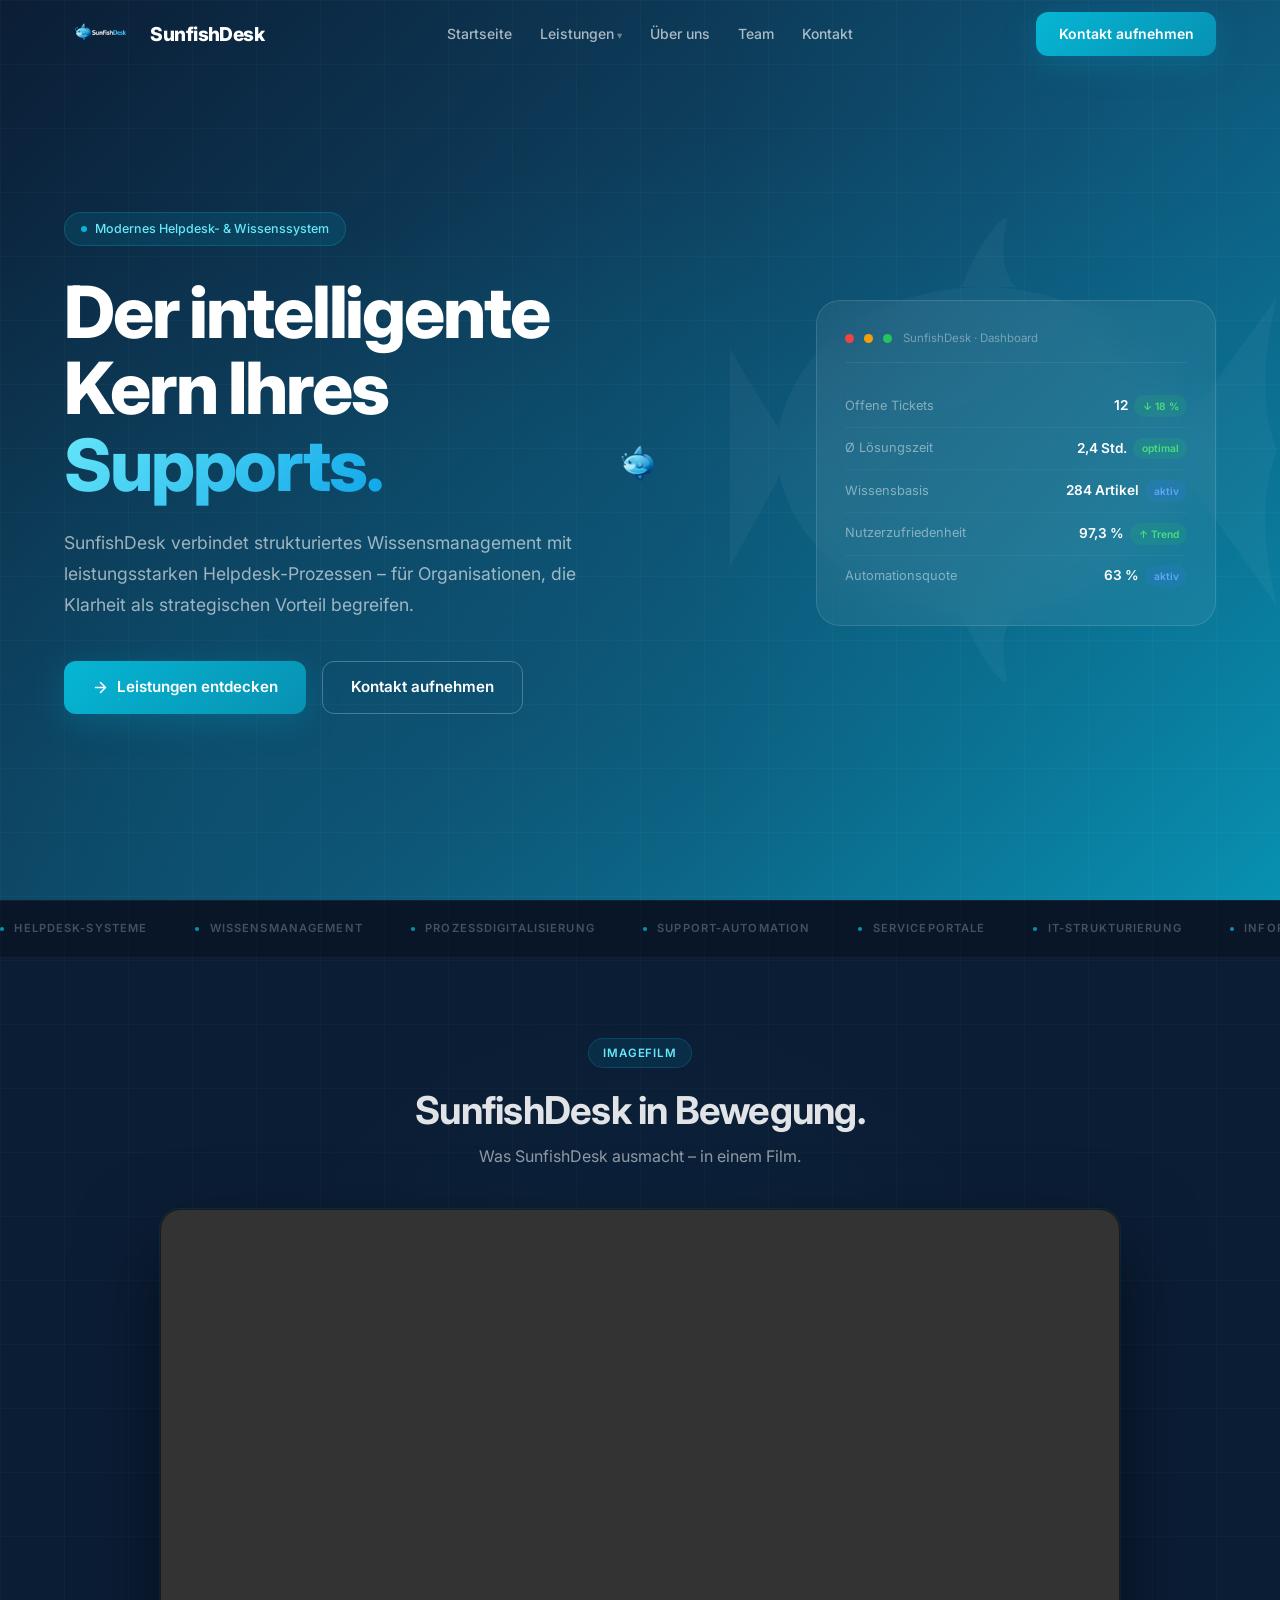
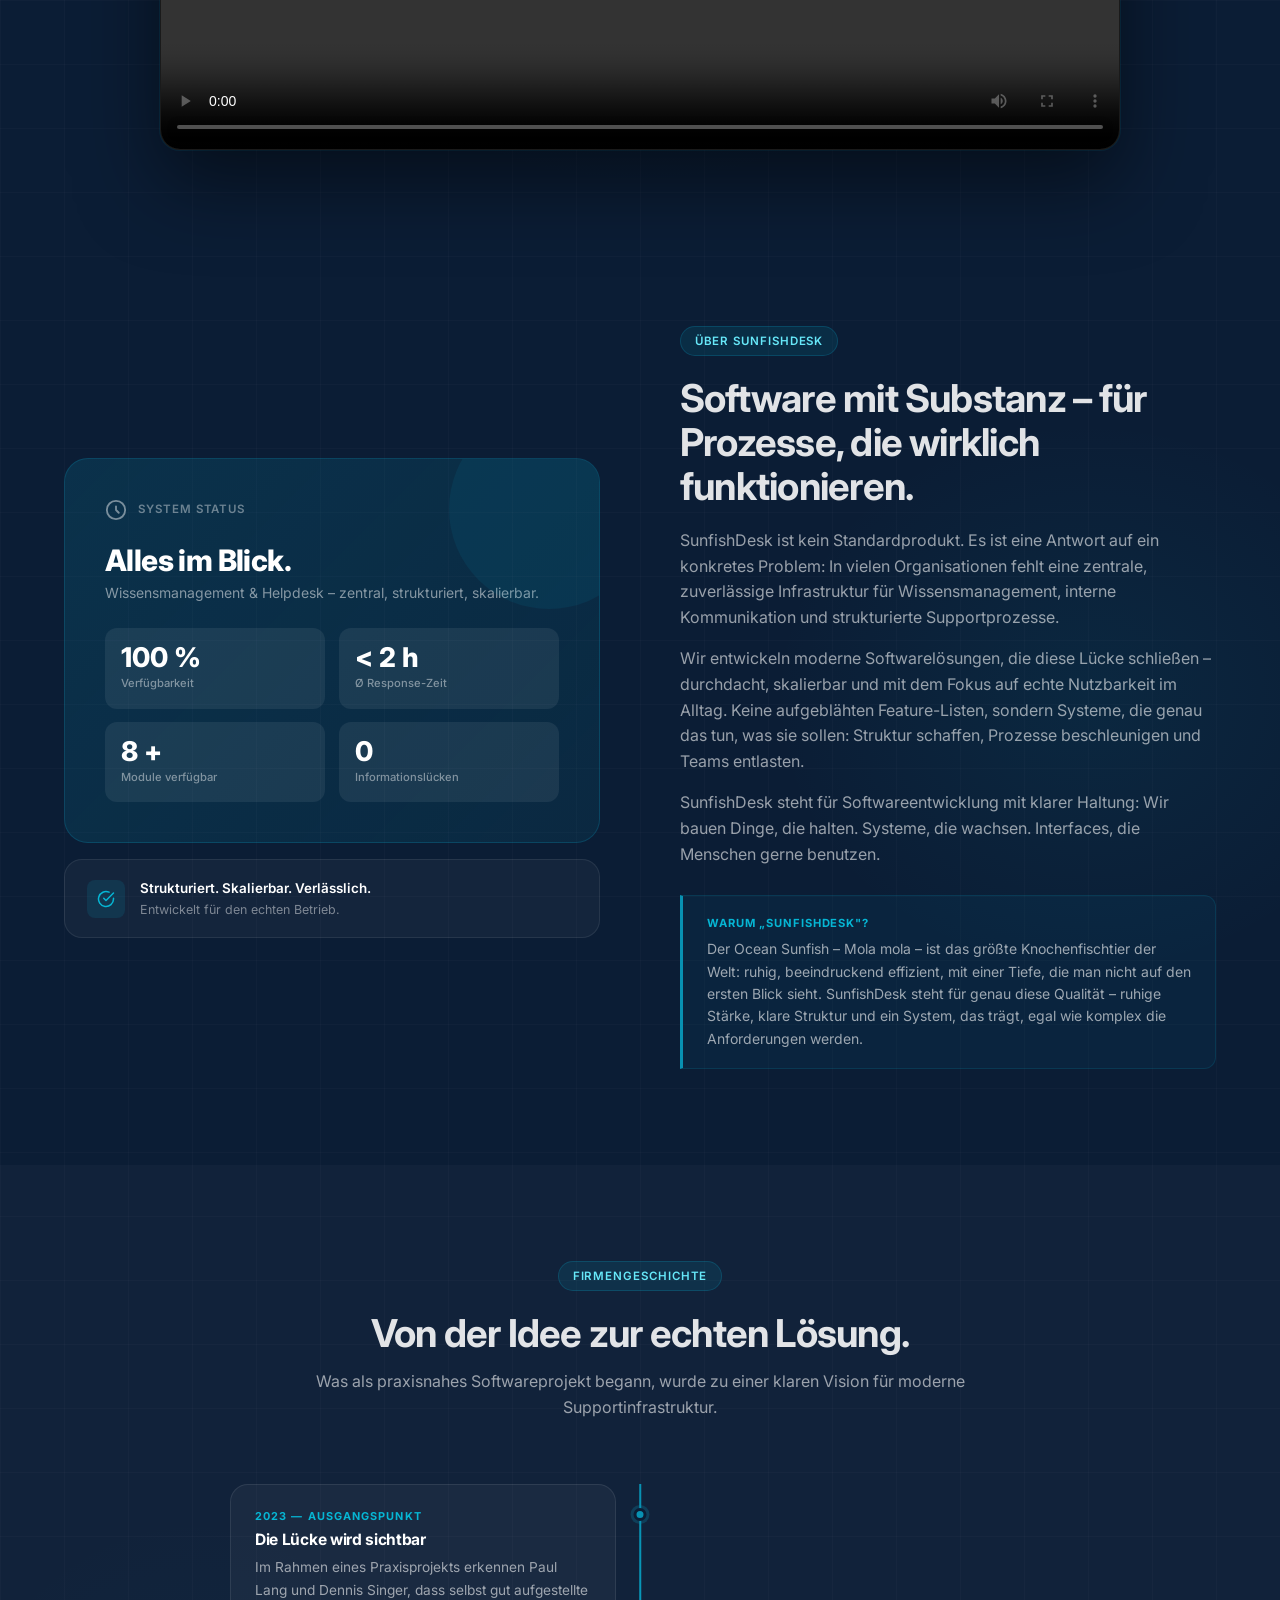
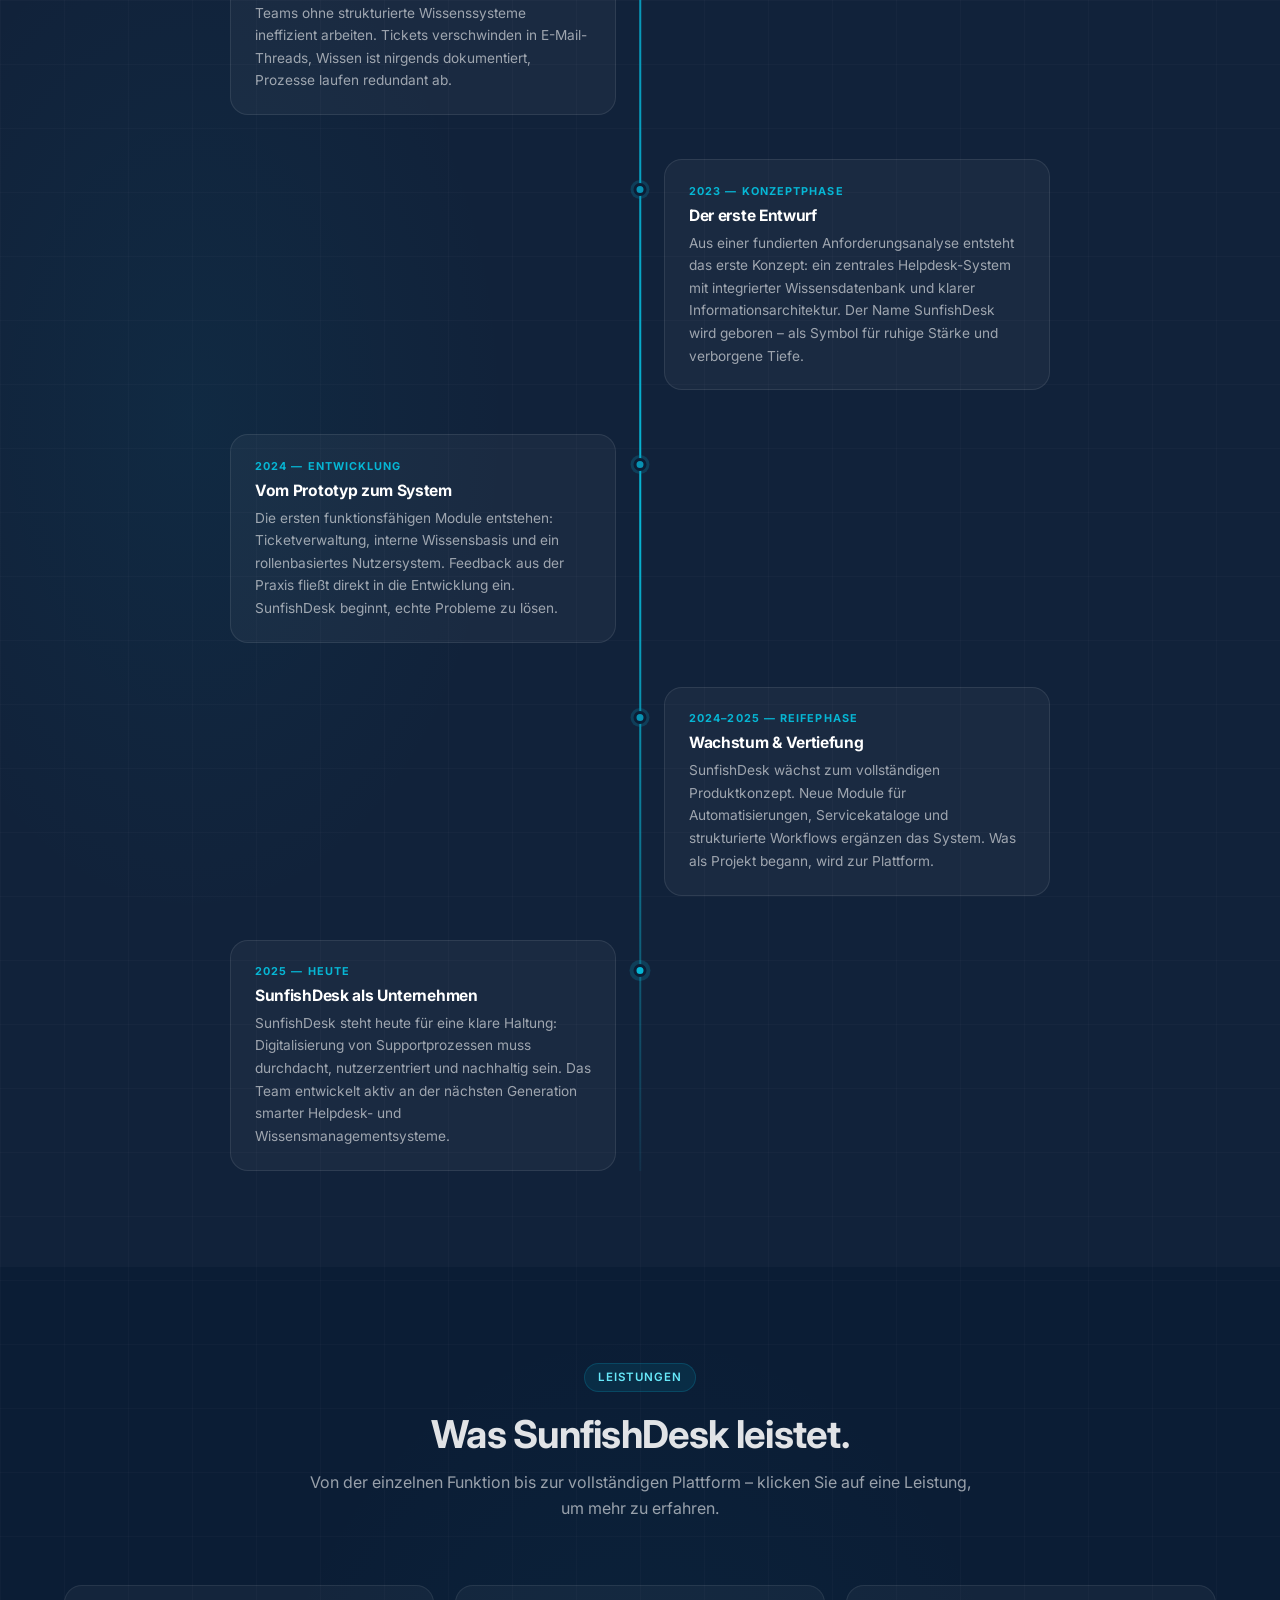
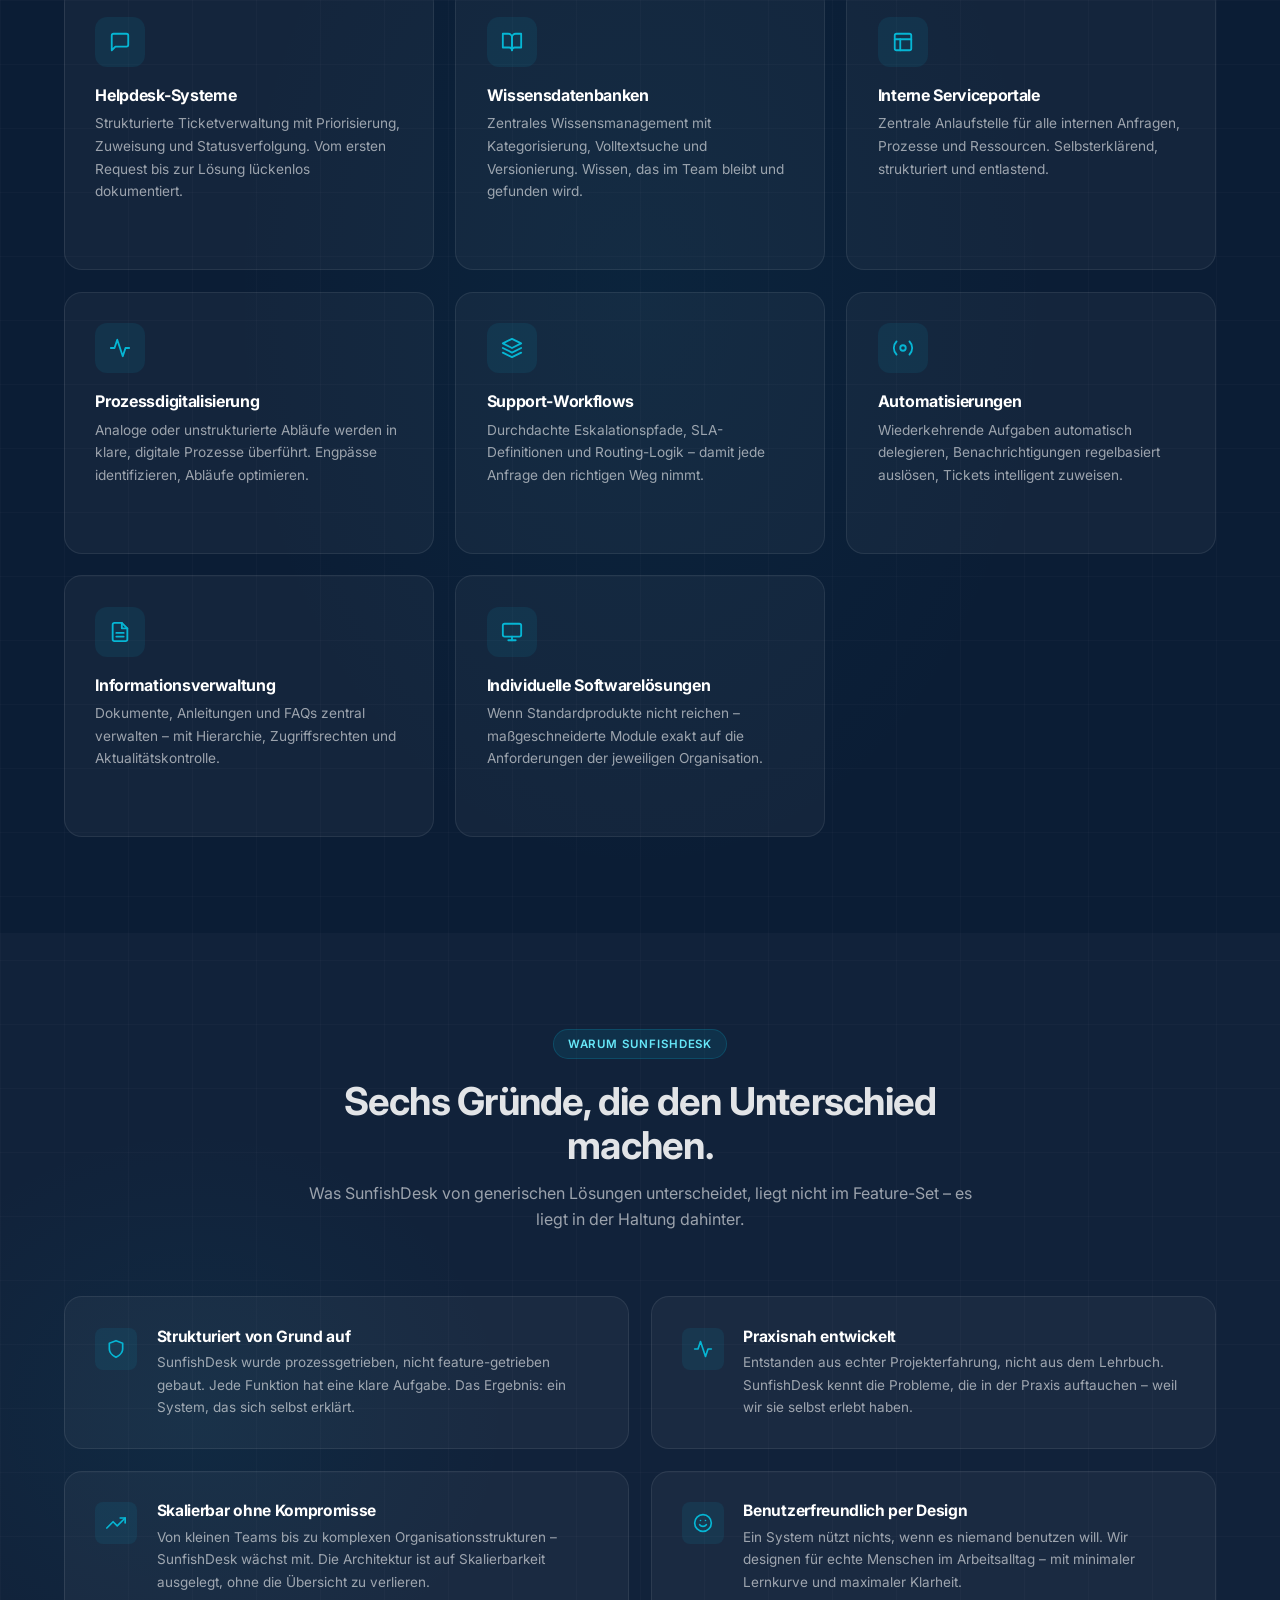
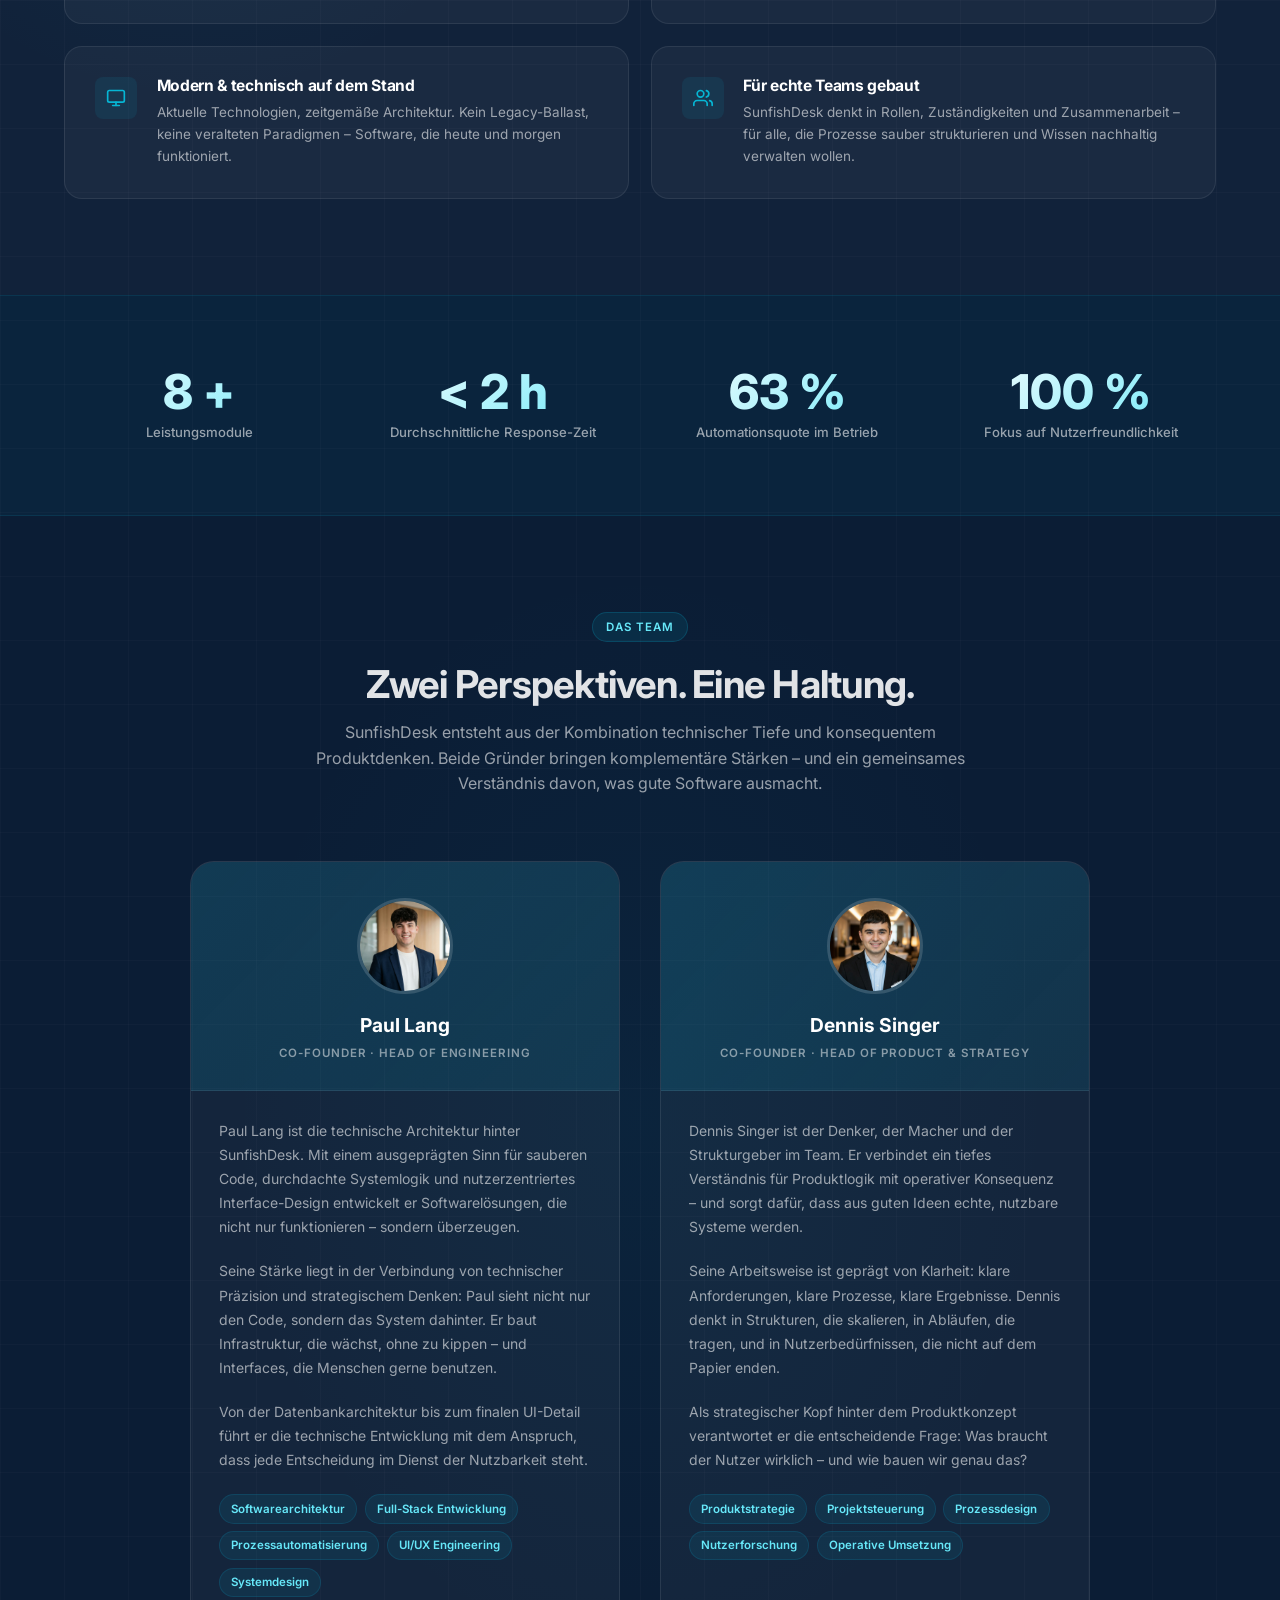
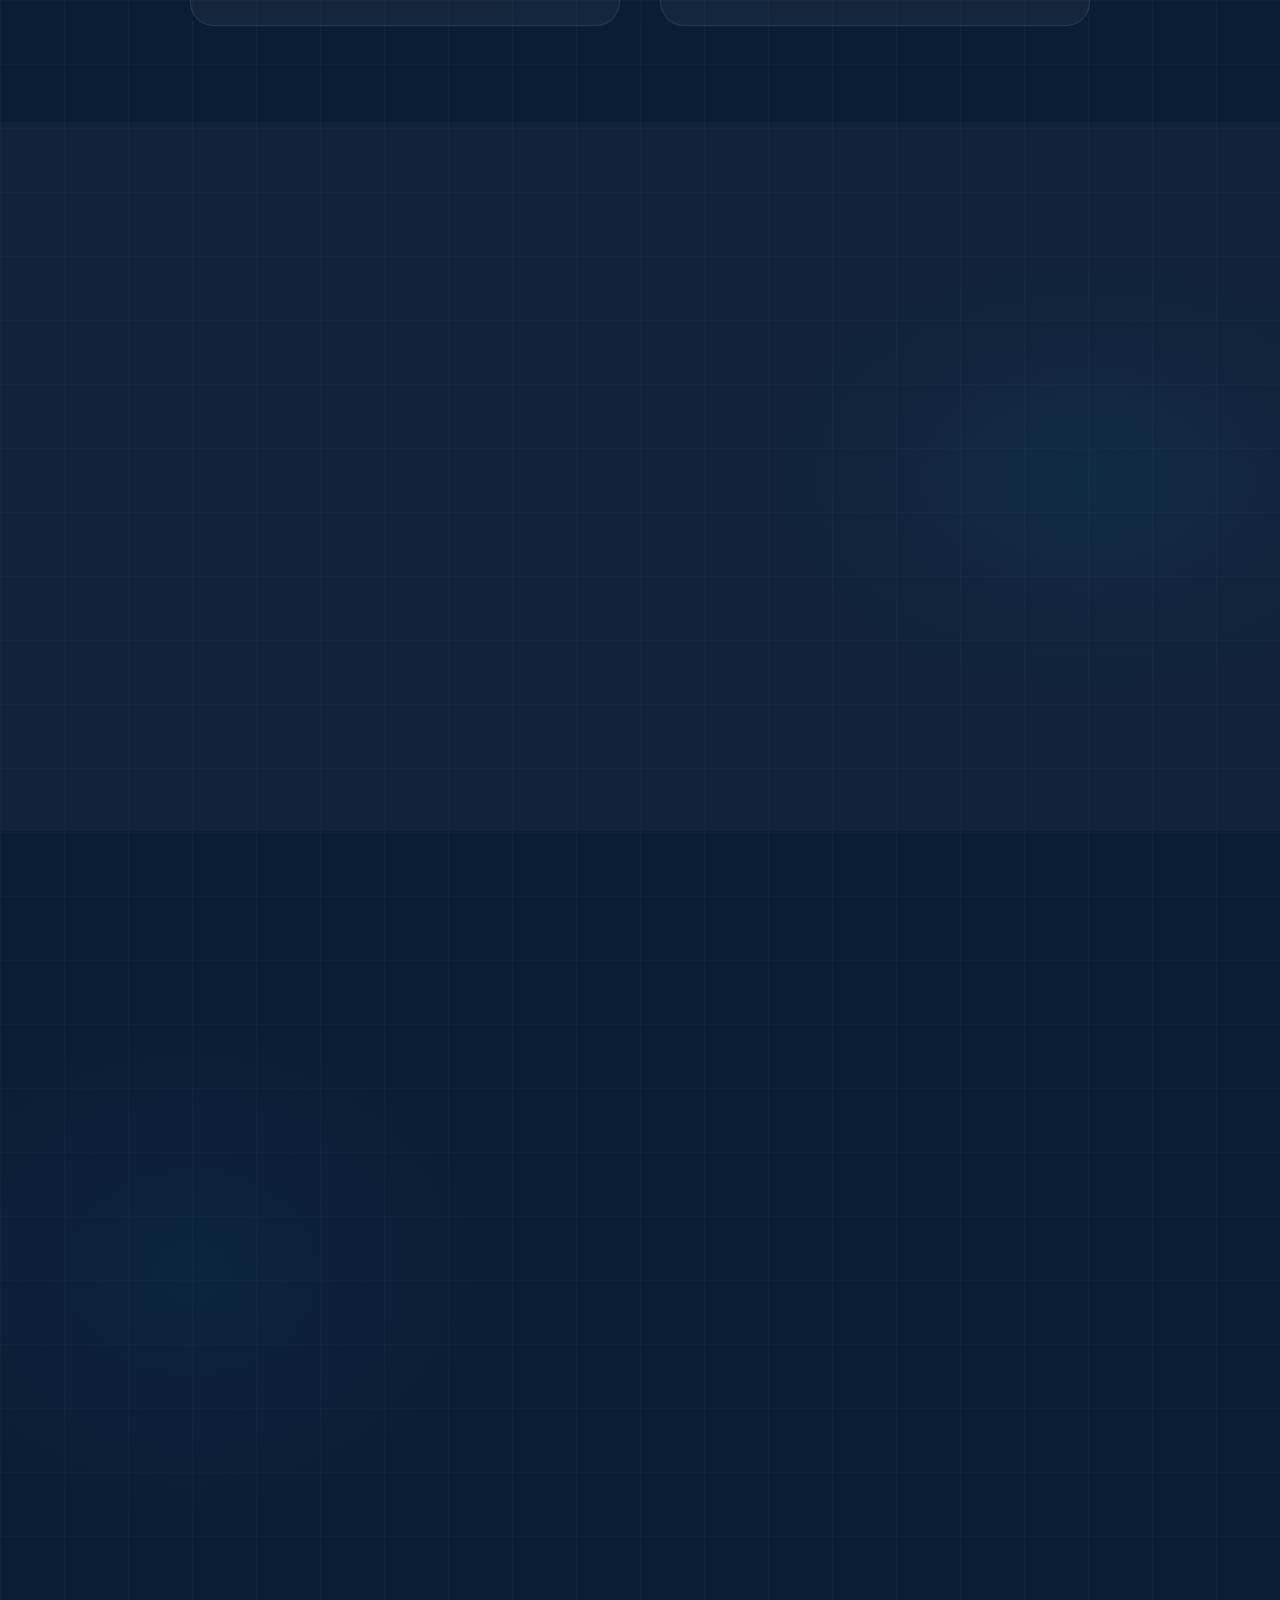
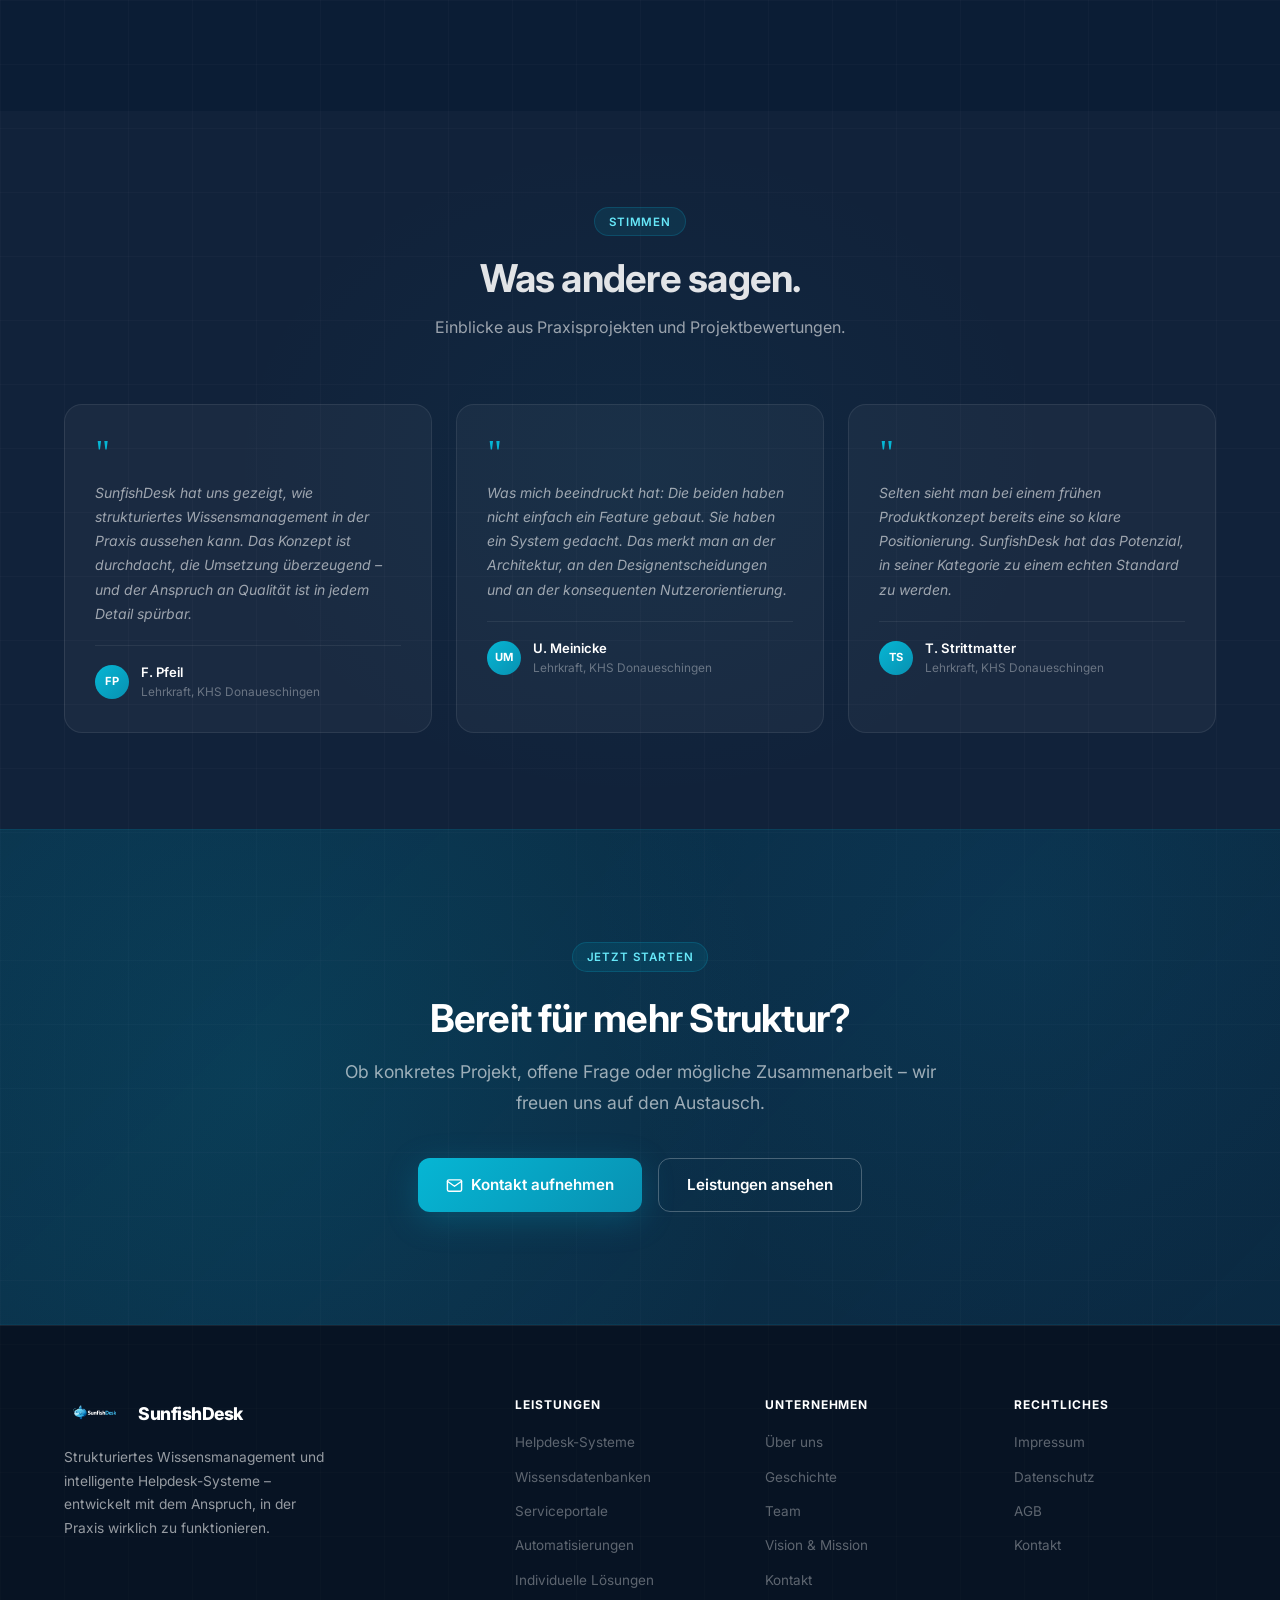
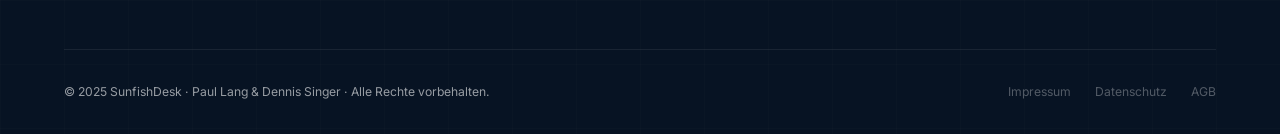
==== index.html @ 1cd0accf "Add fish cursor animation" ====
<!DOCTYPE html>
<html lang="de">
<head>
  <meta charset="UTF-8">
  <meta name="viewport" content="width=device-width, initial-scale=1.0">
  <title>SunfishDesk – Der intelligente Kern Ihres Supports</title>
  <meta name="description" content="SunfishDesk entwickelt moderne Helpdesk-Systeme, Wissensdatenbanken und Support-Plattformen für strukturierte, effiziente Serviceprozesse.">
  <link rel="preconnect" href="https://fonts.googleapis.com">
  <link rel="preconnect" href="https://fonts.gstatic.com" crossorigin>
  <link href="https://fonts.googleapis.com/css2?family=Inter:wght@300;400;500;600;700;800;900&display=swap" rel="stylesheet">
  <link rel="stylesheet" href="styles.css">
</head>



<div id="fish-cursor"></div>
<script>
const fish = document.getElementById("fish-cursor");

let mouseX = window.innerWidth / 2;
let mouseY = window.innerHeight / 2;

let currentX = mouseX;
let currentY = mouseY;
let lastY = currentY;

const speed = 0.015;

// Merkt sich, welches Bild gerade aktiv ist
let facing = "left";

window.addEventListener("mousemove", function(e) {
  mouseX = e.clientX;
  mouseY = e.clientY;
});

function animate() {
  // Langsames Folgen
  currentX += (mouseX - currentX) * speed;
  currentY += (mouseY - currentY) * speed;

  // Deutliche Schwimmbewegung
  const swimY = Math.sin(Date.now() * 0.006) * 14;
  const swimX = Math.cos(Date.now() * 0.004) * 4;

  // Bild wechseln, je nachdem auf welcher Seite der Fisch ist
  // Fisch links vom Cursor -> soll nach rechts schauen -> cursor_right.png
  if (currentX < mouseX && facing !== "right") {
    fish.style.backgroundImage = "url('cursor_right.png')";
    facing = "right";
  }

  // Fisch rechts vom Cursor -> soll nach links schauen -> cursor.png
  if (currentX >= mouseX && facing !== "left") {
    fish.style.backgroundImage = "url('cursor.png')";
    facing = "left";
  }

  // Leichte Neigung nach oben / unten
const dxToCursor = mouseX - currentX;
const dyToCursor = mouseY - currentY;

// Neigung abhängig von der Mausposition relativ zum Fisch
let tilt = Math.atan2(dyToCursor, Math.abs(dxToCursor)) * (180 / Math.PI);

// Maximalwinkel begrenzen
if (tilt > 22) tilt = 22;
if (tilt < -22) tilt = -22;

// Wenn Fisch nach links schaut, muss die Rotation gespiegelt werden
if (facing === "left") {
  tilt = -tilt;
}

  const offsetX = -24;
  const offsetY = -18;

  fish.style.transform =
    "translate(" + (currentX + offsetX + swimX) + "px," +
    (currentY + offsetY + swimY) + "px) rotate(" + tilt + "deg)";

  lastY = currentY;

  requestAnimationFrame(animate);
}

animate();
</script>


<body>

<!-- ════ NAVIGATION ════════════════════════════════════════════ -->
<nav id="nav">
  <div class="nav-inner">
    <a href="index.html" class="nav-logo">
      <img src="neues_logo.png" alt="SunfishDesk Logo">
      <span class="nav-logo-text">SunfishDesk</span>
    </a>
    <ul class="nav-links">
      <li><a href="index.html" class="active">Startseite</a></li>
      <li class="has-dropdown">
        <a href="#leistungen">Leistungen</a>
        <ul class="dropdown">
          <li><a href="leistungen/helpdesk-systeme.html">Helpdesk-Systeme</a></li>
          <li><a href="leistungen/wissensdatenbanken.html">Wissensdatenbanken</a></li>
          <li><a href="leistungen/serviceportale.html">Interne Serviceportale</a></li>
          <li><a href="leistungen/prozessdigitalisierung.html">Prozessdigitalisierung</a></li>
          <li><a href="leistungen/support-workflows.html">Support-Workflows</a></li>
          <li><a href="leistungen/automatisierungen.html">Automatisierungen</a></li>
          <li><a href="leistungen/informationsverwaltung.html">Informationsverwaltung</a></li>
          <li><a href="leistungen/individuelle-software.html">Individuelle Software</a></li>
        </ul>
      </li>
      <li><a href="#about">Über uns</a></li>
      <li><a href="#team">Team</a></li>
      <li><a href="kontakt.html">Kontakt</a></li>
    </ul>
    <div class="nav-cta-d">
      <a href="kontakt.html" class="btn btn-primary" style="padding:.7rem 1.4rem;font-size:.875rem;">Kontakt aufnehmen</a>
    </div>
    <button class="hamburger" id="hbg" aria-label="Menü">
      <span></span><span></span><span></span>
    </button>
  </div>
</nav>

<div class="mobile-menu" id="mmenu">
  <a href="index.html">Startseite</a>
  <span class="mm-section">Leistungen</span>
  <a href="leistungen/helpdesk-systeme.html">→ Helpdesk-Systeme</a>
  <a href="leistungen/wissensdatenbanken.html">→ Wissensdatenbanken</a>
  <a href="leistungen/serviceportale.html">→ Interne Serviceportale</a>
  <a href="leistungen/prozessdigitalisierung.html">→ Prozessdigitalisierung</a>
  <a href="leistungen/support-workflows.html">→ Support-Workflows</a>
  <a href="leistungen/automatisierungen.html">→ Automatisierungen</a>
  <a href="leistungen/informationsverwaltung.html">→ Informationsverwaltung</a>
  <a href="leistungen/individuelle-software.html">→ Individuelle Software</a>
  <a href="#about" onclick="closeMM()">Über uns</a>
  <a href="#team"  onclick="closeMM()">Team</a>
  <a href="kontakt.html">Kontakt aufnehmen</a>
</div>

<!-- ════ HERO ══════════════════════════════════════════════════ -->
<section class="hero" id="home">
  <div class="hero-bg"></div>
  <div class="hero-grid"></div>
  <svg class="hero-fish" viewBox="0 0 560 440" fill="white" aria-hidden="true">
    <ellipse cx="240" cy="220" rx="195" ry="155"/>
    <path d="M415 220 Q480 130 520 75 Q498 165 520 220 Q498 278 520 368 Q480 312 415 220Z"/>
    <path d="M60 220 Q0 130 -25 75 Q0 165 -22 220 Q0 278 -22 368 Q12 312 60 220Z"/>
    <path d="M220 65 Q240 15 265 -5 Q252 45 272 65Z"/>
    <path d="M220 375 Q240 425 265 445 Q252 395 272 375Z"/>
    <ellipse cx="375" cy="192" rx="22" ry="22"/>
  </svg>
  <div class="container">
    <div>
      <div class="hero-badge">
        <span class="hero-badge-dot"></span>
        Modernes Helpdesk- &amp; Wissenssystem
      </div>
      <h1 class="display">Der intelligente<br>Kern Ihres <span class="accent">Supports.</span></h1>
      <p class="hero-sub body-lg">SunfishDesk verbindet strukturiertes Wissensmanagement mit leistungsstarken Helpdesk-Prozessen – für Organisationen, die Klarheit als strategischen Vorteil begreifen.</p>
      <div class="hero-actions">
        <a href="#leistungen" class="btn btn-primary">
          <svg width="17" height="17" fill="none" stroke="currentColor" stroke-width="2.2" stroke-linecap="round" stroke-linejoin="round" viewBox="0 0 24 24"><path d="M5 12h14M12 5l7 7-7 7"/></svg>
          Leistungen entdecken
        </a>
        <a href="kontakt.html" class="btn btn-ghost">Kontakt aufnehmen</a>
      </div>
    </div>
    <div class="hero-card-wrap" style="display:flex;justify-content:flex-end;">
      <div class="hero-card">
        <div class="hero-card-bar">
          <span class="dot-r"></span><span class="dot-y"></span><span class="dot-g"></span>
          <span class="hc-title">SunfishDesk · Dashboard</span>
        </div>
        <div class="hc-row"><span class="hc-lbl">Offene Tickets</span><span class="hc-val">12 <span class="badge badge-g">↓ 18 %</span></span></div>
        <div class="hc-row"><span class="hc-lbl">Ø Lösungszeit</span><span class="hc-val">2,4 Std. <span class="badge badge-g">optimal</span></span></div>
        <div class="hc-row"><span class="hc-lbl">Wissensbasis</span><span class="hc-val">284 Artikel <span class="badge badge-b">aktiv</span></span></div>
        <div class="hc-row"><span class="hc-lbl">Nutzerzufriedenheit</span><span class="hc-val">97,3 % <span class="badge badge-g">↑ Trend</span></span></div>
        <div class="hc-row"><span class="hc-lbl">Automationsquote</span><span class="hc-val">63 % <span class="badge badge-b">aktiv</span></span></div>
      </div>
    </div>
  </div>
</section>

<!-- Trust Bar -->
<div class="trust-bar">
  <div class="trust-track">
    <span class="trust-item">Helpdesk-Systeme</span>
    <span class="trust-item">Wissensmanagement</span>
    <span class="trust-item">Prozessdigitalisierung</span>
    <span class="trust-item">Support-Automation</span>
    <span class="trust-item">Serviceportale</span>
    <span class="trust-item">IT-Strukturierung</span>
    <span class="trust-item">Informationsarchitektur</span>
    <span class="trust-item">Teamkommunikation</span>
    <span class="trust-item">Helpdesk-Systeme</span>
    <span class="trust-item">Wissensmanagement</span>
    <span class="trust-item">Prozessdigitalisierung</span>
    <span class="trust-item">Support-Automation</span>
    <span class="trust-item">Serviceportale</span>
    <span class="trust-item">IT-Strukturierung</span>
    <span class="trust-item">Informationsarchitektur</span>
    <span class="trust-item">Teamkommunikation</span>
  </div>
</div>

<!-- ════ IMAGEFILM ══════════════════════════════════════════════ -->
<section style="padding:5rem 0;position:relative;" class="glow-center">
  <div class="container">
    <div class="reveal" style="text-align:center;margin-bottom:2.5rem;">
      <span class="label">Imagefilm</span>
      <h2 class="h2" style="margin-bottom:.75rem;">SunfishDesk in Bewegung.</h2>
      <p style="color:rgba(255,255,255,.55);max-width:520px;margin:0 auto;">Was SunfishDesk ausmacht – in einem Film.</p>
    </div>
    <div class="reveal d1" style="
      position:relative;
      border-radius:20px;
      overflow:hidden;
      border:1px solid rgba(255,255,255,.1);
      box-shadow:0 32px 80px rgba(0,0,0,.5), 0 0 0 1px rgba(8,145,178,.15);
      background:#000;
      max-width:960px;
      margin:0 auto;
    ">
      <!-- Teal glow behind video -->
      <div style="
        position:absolute;inset:-40px;
        background:radial-gradient(ellipse at 50% 50%,rgba(8,145,178,.18) 0%,transparent 65%);
        pointer-events:none;z-index:0;
      "></div>
      <video
        controls
        preload="metadata"
        style="width:100%;display:block;position:relative;z-index:1;aspect-ratio:16/9;object-fit:cover;"
        poster=""
      >
        <source src="Imagefilm_Erstellung_für_SunfishDesk.mp4" type="video/mp4">
        Ihr Browser unterstützt dieses Videoformat nicht.
      </video>
    </div>
  </div>
</section>

<!-- ════ ABOUT ═════════════════════════════════════════════════ -->
<section class="section glow-right" id="about">
  <div class="container">
    <div class="about-grid">
      <div class="reveal">
        <div class="about-visual-card">
          <div style="display:flex;align-items:center;gap:.7rem;margin-bottom:1.4rem;">
            <svg width="22" height="22" fill="none" stroke="rgba(255,255,255,.45)" stroke-width="2" stroke-linecap="round" stroke-linejoin="round" viewBox="0 0 24 24"><circle cx="12" cy="12" r="10"/><path d="M12 8v4l3 3"/></svg>
            <span style="color:rgba(255,255,255,.4);font-size:.72rem;font-weight:600;text-transform:uppercase;letter-spacing:.08em;">System Status</span>
          </div>
          <h3>Alles im Blick.</h3>
          <p>Wissensmanagement &amp; Helpdesk – zentral, strukturiert, skalierbar.</p>
          <div class="metrics">
            <div class="metric"><div class="metric-v">100 %</div><div class="metric-l">Verfügbarkeit</div></div>
            <div class="metric"><div class="metric-v">&lt; 2 h</div><div class="metric-l">Ø Response-Zeit</div></div>
            <div class="metric"><div class="metric-v">8 +</div><div class="metric-l">Module verfügbar</div></div>
            <div class="metric"><div class="metric-v">0</div><div class="metric-l">Informationslücken</div></div>
          </div>
        </div>
        <div class="about-sub-card">
          <div class="sub-icon">
            <svg width="18" height="18" fill="none" stroke="currentColor" stroke-width="2" stroke-linecap="round" stroke-linejoin="round" viewBox="0 0 24 24"><path d="M22 11.08V12a10 10 0 1 1-5.93-9.14"/><polyline points="22 4 12 14.01 9 11.01"/></svg>
          </div>
          <div>
            <div style="font-size:.84rem;font-weight:600;color:#fff;">Strukturiert. Skalierbar. Verlässlich.</div>
            <div style="font-size:.78rem;color:rgba(255,255,255,.45);">Entwickelt für den echten Betrieb.</div>
          </div>
        </div>
      </div>
      <div class="about-content reveal d2">
        <span class="label">Über SunfishDesk</span>
        <h2 class="h2">Software mit Substanz – für Prozesse, die wirklich funktionieren.</h2>
        <p>SunfishDesk ist kein Standardprodukt. Es ist eine Antwort auf ein konkretes Problem: In vielen Organisationen fehlt eine zentrale, zuverlässige Infrastruktur für Wissensmanagement, interne Kommunikation und strukturierte Supportprozesse.</p>
        <p>Wir entwickeln moderne Softwarelösungen, die diese Lücke schließen – durchdacht, skalierbar und mit dem Fokus auf echte Nutzbarkeit im Alltag. Keine aufgeblähten Feature-Listen, sondern Systeme, die genau das tun, was sie sollen: Struktur schaffen, Prozesse beschleunigen und Teams entlasten.</p>
        <p>SunfishDesk steht für Softwareentwicklung mit klarer Haltung: Wir bauen Dinge, die halten. Systeme, die wachsen. Interfaces, die Menschen gerne benutzen.</p>
        <div class="name-story">
          <strong>Warum „SunfishDesk"?</strong>
          <p>Der Ocean Sunfish – Mola mola – ist das größte Knochenfischtier der Welt: ruhig, beeindruckend effizient, mit einer Tiefe, die man nicht auf den ersten Blick sieht. SunfishDesk steht für genau diese Qualität – ruhige Stärke, klare Struktur und ein System, das trägt, egal wie komplex die Anforderungen werden.</p>
        </div>
      </div>
    </div>
  </div>
</section>

<!-- ════ HISTORY ════════════════════════════════════════════════ -->
<section class="section section-alt glow-left" id="geschichte">
  <div class="container">
    <div class="section-header reveal">
      <span class="label">Firmengeschichte</span>
      <h2 class="h2">Von der Idee zur echten Lösung.</h2>
      <p>Was als praxisnahes Softwareprojekt begann, wurde zu einer klaren Vision für moderne Supportinfrastruktur.</p>
    </div>
    <div class="timeline">
      <div class="tl-item">
        <div class="tl-box reveal"><div class="tl-year">2023 — Ausgangspunkt</div><h3>Die Lücke wird sichtbar</h3><p>Im Rahmen eines Praxisprojekts erkennen Paul Lang und Dennis Singer, dass selbst gut aufgestellte Teams ohne strukturierte Wissenssysteme ineffizient arbeiten. Tickets verschwinden in E-Mail-Threads, Wissen ist nirgends dokumentiert, Prozesse laufen redundant ab.</p></div>
        <div class="tl-dot"></div><div></div>
      </div>
      <div class="tl-item">
        <div></div><div class="tl-dot"></div>
        <div class="tl-box tl-right reveal d1"><div class="tl-year">2023 — Konzeptphase</div><h3>Der erste Entwurf</h3><p>Aus einer fundierten Anforderungsanalyse entsteht das erste Konzept: ein zentrales Helpdesk-System mit integrierter Wissensdatenbank und klarer Informationsarchitektur. Der Name SunfishDesk wird geboren – als Symbol für ruhige Stärke und verborgene Tiefe.</p></div>
      </div>
      <div class="tl-item">
        <div class="tl-box reveal"><div class="tl-year">2024 — Entwicklung</div><h3>Vom Prototyp zum System</h3><p>Die ersten funktionsfähigen Module entstehen: Ticketverwaltung, interne Wissensbasis und ein rollenbasiertes Nutzersystem. Feedback aus der Praxis fließt direkt in die Entwicklung ein. SunfishDesk beginnt, echte Probleme zu lösen.</p></div>
        <div class="tl-dot"></div><div></div>
      </div>
      <div class="tl-item">
        <div></div><div class="tl-dot"></div>
        <div class="tl-box tl-right reveal d1"><div class="tl-year">2024–2025 — Reifephase</div><h3>Wachstum &amp; Vertiefung</h3><p>SunfishDesk wächst zum vollständigen Produktkonzept. Neue Module für Automatisierungen, Servicekataloge und strukturierte Workflows ergänzen das System. Was als Projekt begann, wird zur Plattform.</p></div>
      </div>
      <div class="tl-item">
        <div class="tl-box reveal"><div class="tl-year">2025 — Heute</div><h3>SunfishDesk als Unternehmen</h3><p>SunfishDesk steht heute für eine klare Haltung: Digitalisierung von Supportprozessen muss durchdacht, nutzerzentriert und nachhaltig sein. Das Team entwickelt aktiv an der nächsten Generation smarter Helpdesk- und Wissensmanagementsysteme.</p></div>
        <div class="tl-dot" style="background:var(--cyan);box-shadow:0 0 0 4px rgba(6,182,212,.2);"></div><div></div>
      </div>
    </div>
  </div>
</section>

<!-- ════ SERVICES ═══════════════════════════════════════════════ -->
<section class="section glow-center" id="leistungen">
  <div class="container">
    <div class="section-header reveal">
      <span class="label">Leistungen</span>
      <h2 class="h2">Was SunfishDesk leistet.</h2>
      <p>Von der einzelnen Funktion bis zur vollständigen Plattform – klicken Sie auf eine Leistung, um mehr zu erfahren.</p>
    </div>
    <div class="services-grid">

      <a href="leistungen/helpdesk-systeme.html" class="svc-card reveal">
        <div class="svc-icon"><svg width="22" height="22" fill="none" stroke="currentColor" stroke-width="2" stroke-linecap="round" stroke-linejoin="round" viewBox="0 0 24 24"><path d="M21 15a2 2 0 0 1-2 2H7l-4 4V5a2 2 0 0 1 2-2h14a2 2 0 0 1 2 2z"/></svg></div>
        <h3>Helpdesk-Systeme</h3>
        <p>Strukturierte Ticketverwaltung mit Priorisierung, Zuweisung und Statusverfolgung. Vom ersten Request bis zur Lösung lückenlos dokumentiert.</p>
        <span class="svc-link">Details ansehen <svg width="14" height="14" fill="none" stroke="currentColor" stroke-width="2.2" stroke-linecap="round" stroke-linejoin="round" viewBox="0 0 24 24"><path d="M5 12h14M12 5l7 7-7 7"/></svg></span>
      </a>

      <a href="leistungen/wissensdatenbanken.html" class="svc-card reveal d1">
        <div class="svc-icon"><svg width="22" height="22" fill="none" stroke="currentColor" stroke-width="2" stroke-linecap="round" stroke-linejoin="round" viewBox="0 0 24 24"><path d="M2 3h6a4 4 0 0 1 4 4v14a3 3 0 0 0-3-3H2z"/><path d="M22 3h-6a4 4 0 0 0-4 4v14a3 3 0 0 1 3-3h7z"/></svg></div>
        <h3>Wissensdatenbanken</h3>
        <p>Zentrales Wissensmanagement mit Kategorisierung, Volltextsuche und Versionierung. Wissen, das im Team bleibt und gefunden wird.</p>
        <span class="svc-link">Details ansehen <svg width="14" height="14" fill="none" stroke="currentColor" stroke-width="2.2" stroke-linecap="round" stroke-linejoin="round" viewBox="0 0 24 24"><path d="M5 12h14M12 5l7 7-7 7"/></svg></span>
      </a>

      <a href="leistungen/serviceportale.html" class="svc-card reveal d2">
        <div class="svc-icon"><svg width="22" height="22" fill="none" stroke="currentColor" stroke-width="2" stroke-linecap="round" stroke-linejoin="round" viewBox="0 0 24 24"><rect x="3" y="3" width="18" height="18" rx="2"/><line x1="3" y1="9" x2="21" y2="9"/><line x1="9" y1="21" x2="9" y2="9"/></svg></div>
        <h3>Interne Serviceportale</h3>
        <p>Zentrale Anlaufstelle für alle internen Anfragen, Prozesse und Ressourcen. Selbsterklärend, strukturiert und entlastend.</p>
        <span class="svc-link">Details ansehen <svg width="14" height="14" fill="none" stroke="currentColor" stroke-width="2.2" stroke-linecap="round" stroke-linejoin="round" viewBox="0 0 24 24"><path d="M5 12h14M12 5l7 7-7 7"/></svg></span>
      </a>

      <a href="leistungen/prozessdigitalisierung.html" class="svc-card reveal">
        <div class="svc-icon"><svg width="22" height="22" fill="none" stroke="currentColor" stroke-width="2" stroke-linecap="round" stroke-linejoin="round" viewBox="0 0 24 24"><polyline points="22 12 18 12 15 21 9 3 6 12 2 12"/></svg></div>
        <h3>Prozessdigitalisierung</h3>
        <p>Analoge oder unstrukturierte Abläufe werden in klare, digitale Prozesse überführt. Engpässe identifizieren, Abläufe optimieren.</p>
        <span class="svc-link">Details ansehen <svg width="14" height="14" fill="none" stroke="currentColor" stroke-width="2.2" stroke-linecap="round" stroke-linejoin="round" viewBox="0 0 24 24"><path d="M5 12h14M12 5l7 7-7 7"/></svg></span>
      </a>

      <a href="leistungen/support-workflows.html" class="svc-card reveal d1">
        <div class="svc-icon"><svg width="22" height="22" fill="none" stroke="currentColor" stroke-width="2" stroke-linecap="round" stroke-linejoin="round" viewBox="0 0 24 24"><path d="M12 2L2 7l10 5 10-5-10-5z"/><path d="M2 17l10 5 10-5"/><path d="M2 12l10 5 10-5"/></svg></div>
        <h3>Support-Workflows</h3>
        <p>Durchdachte Eskalationspfade, SLA-Definitionen und Routing-Logik – damit jede Anfrage den richtigen Weg nimmt.</p>
        <span class="svc-link">Details ansehen <svg width="14" height="14" fill="none" stroke="currentColor" stroke-width="2.2" stroke-linecap="round" stroke-linejoin="round" viewBox="0 0 24 24"><path d="M5 12h14M12 5l7 7-7 7"/></svg></span>
      </a>

      <a href="leistungen/automatisierungen.html" class="svc-card reveal d2">
        <div class="svc-icon"><svg width="22" height="22" fill="none" stroke="currentColor" stroke-width="2" stroke-linecap="round" stroke-linejoin="round" viewBox="0 0 24 24"><circle cx="12" cy="12" r="3"/><path d="M19.07 4.93a10 10 0 0 1 0 14.14"/><path d="M4.93 4.93a10 10 0 0 0 0 14.14"/></svg></div>
        <h3>Automatisierungen</h3>
        <p>Wiederkehrende Aufgaben automatisch delegieren, Benachrichtigungen regelbasiert auslösen, Tickets intelligent zuweisen.</p>
        <span class="svc-link">Details ansehen <svg width="14" height="14" fill="none" stroke="currentColor" stroke-width="2.2" stroke-linecap="round" stroke-linejoin="round" viewBox="0 0 24 24"><path d="M5 12h14M12 5l7 7-7 7"/></svg></span>
      </a>

      <a href="leistungen/informationsverwaltung.html" class="svc-card reveal">
        <div class="svc-icon"><svg width="22" height="22" fill="none" stroke="currentColor" stroke-width="2" stroke-linecap="round" stroke-linejoin="round" viewBox="0 0 24 24"><path d="M14 2H6a2 2 0 0 0-2 2v16a2 2 0 0 0 2 2h12a2 2 0 0 0 2-2V8z"/><polyline points="14 2 14 8 20 8"/><line x1="16" y1="13" x2="8" y2="13"/><line x1="16" y1="17" x2="8" y2="17"/></svg></div>
        <h3>Informationsverwaltung</h3>
        <p>Dokumente, Anleitungen und FAQs zentral verwalten – mit Hierarchie, Zugriffsrechten und Aktualitätskontrolle.</p>
        <span class="svc-link">Details ansehen <svg width="14" height="14" fill="none" stroke="currentColor" stroke-width="2.2" stroke-linecap="round" stroke-linejoin="round" viewBox="0 0 24 24"><path d="M5 12h14M12 5l7 7-7 7"/></svg></span>
      </a>

      <a href="leistungen/individuelle-software.html" class="svc-card reveal d1">
        <div class="svc-icon"><svg width="22" height="22" fill="none" stroke="currentColor" stroke-width="2" stroke-linecap="round" stroke-linejoin="round" viewBox="0 0 24 24"><rect x="2" y="3" width="20" height="14" rx="2"/><line x1="8" y1="21" x2="16" y2="21"/><line x1="12" y1="17" x2="12" y2="21"/></svg></div>
        <h3>Individuelle Softwarelösungen</h3>
        <p>Wenn Standardprodukte nicht reichen – maßgeschneiderte Module exakt auf die Anforderungen der jeweiligen Organisation.</p>
        <span class="svc-link">Details ansehen <svg width="14" height="14" fill="none" stroke="currentColor" stroke-width="2.2" stroke-linecap="round" stroke-linejoin="round" viewBox="0 0 24 24"><path d="M5 12h14M12 5l7 7-7 7"/></svg></span>
      </a>

    </div>
  </div>
</section>

<!-- ════ WHY ════════════════════════════════════════════════════ -->
<section class="section section-alt glow-left" id="vorteile">
  <div class="container">
    <div class="section-header reveal">
      <span class="label">Warum SunfishDesk</span>
      <h2 class="h2">Sechs Gründe, die den Unterschied machen.</h2>
      <p>Was SunfishDesk von generischen Lösungen unterscheidet, liegt nicht im Feature-Set – es liegt in der Haltung dahinter.</p>
    </div>
    <div class="why-grid">
      <div class="why-item reveal">
        <div class="why-icon"><svg width="20" height="20" fill="none" stroke="currentColor" stroke-width="2" stroke-linecap="round" stroke-linejoin="round" viewBox="0 0 24 24"><path d="M12 22s8-4 8-10V5l-8-3-8 3v7c0 6 8 10 8 10z"/></svg></div>
        <div><h3>Strukturiert von Grund auf</h3><p>SunfishDesk wurde prozessgetrieben, nicht feature-getrieben gebaut. Jede Funktion hat eine klare Aufgabe. Das Ergebnis: ein System, das sich selbst erklärt.</p></div>
      </div>
      <div class="why-item reveal d1">
        <div class="why-icon"><svg width="20" height="20" fill="none" stroke="currentColor" stroke-width="2" stroke-linecap="round" stroke-linejoin="round" viewBox="0 0 24 24"><path d="M22 12h-4l-3 9L9 3l-3 9H2"/></svg></div>
        <div><h3>Praxisnah entwickelt</h3><p>Entstanden aus echter Projekterfahrung, nicht aus dem Lehrbuch. SunfishDesk kennt die Probleme, die in der Praxis auftauchen – weil wir sie selbst erlebt haben.</p></div>
      </div>
      <div class="why-item reveal">
        <div class="why-icon"><svg width="20" height="20" fill="none" stroke="currentColor" stroke-width="2" stroke-linecap="round" stroke-linejoin="round" viewBox="0 0 24 24"><polyline points="23 6 13.5 15.5 8.5 10.5 1 18"/><polyline points="17 6 23 6 23 12"/></svg></div>
        <div><h3>Skalierbar ohne Kompromisse</h3><p>Von kleinen Teams bis zu komplexen Organisationsstrukturen – SunfishDesk wächst mit. Die Architektur ist auf Skalierbarkeit ausgelegt, ohne die Übersicht zu verlieren.</p></div>
      </div>
      <div class="why-item reveal d1">
        <div class="why-icon"><svg width="20" height="20" fill="none" stroke="currentColor" stroke-width="2" stroke-linecap="round" stroke-linejoin="round" viewBox="0 0 24 24"><circle cx="12" cy="12" r="10"/><path d="M8 14s1.5 2 4 2 4-2 4-2"/><line x1="9" y1="9" x2="9.01" y2="9"/><line x1="15" y1="9" x2="15.01" y2="9"/></svg></div>
        <div><h3>Benutzerfreundlich per Design</h3><p>Ein System nützt nichts, wenn es niemand benutzen will. Wir designen für echte Menschen im Arbeitsalltag – mit minimaler Lernkurve und maximaler Klarheit.</p></div>
      </div>
      <div class="why-item reveal">
        <div class="why-icon"><svg width="20" height="20" fill="none" stroke="currentColor" stroke-width="2" stroke-linecap="round" stroke-linejoin="round" viewBox="0 0 24 24"><rect x="2" y="3" width="20" height="14" rx="2"/><line x1="8" y1="21" x2="16" y2="21"/><line x1="12" y1="17" x2="12" y2="21"/></svg></div>
        <div><h3>Modern &amp; technisch auf dem Stand</h3><p>Aktuelle Technologien, zeitgemäße Architektur. Kein Legacy-Ballast, keine veralteten Paradigmen – Software, die heute und morgen funktioniert.</p></div>
      </div>
      <div class="why-item reveal d1">
        <div class="why-icon"><svg width="20" height="20" fill="none" stroke="currentColor" stroke-width="2" stroke-linecap="round" stroke-linejoin="round" viewBox="0 0 24 24"><path d="M17 21v-2a4 4 0 0 0-4-4H5a4 4 0 0 0-4 4v2"/><circle cx="9" cy="7" r="4"/><path d="M23 21v-2a4 4 0 0 0-3-3.87"/><path d="M16 3.13a4 4 0 0 1 0 7.75"/></svg></div>
        <div><h3>Für echte Teams gebaut</h3><p>SunfishDesk denkt in Rollen, Zuständigkeiten und Zusammenarbeit – für alle, die Prozesse sauber strukturieren und Wissen nachhaltig verwalten wollen.</p></div>
      </div>
    </div>
  </div>
</section>

<!-- ════ STATS ══════════════════════════════════════════════════ -->
<section class="stats">
  <div class="container">
    <div class="stats-grid">
      <div class="reveal"><div class="stat-val">8 +</div><div class="stat-lbl">Leistungsmodule</div></div>
      <div class="reveal d1"><div class="stat-val">&lt; 2 h</div><div class="stat-lbl">Durchschnittliche Response-Zeit</div></div>
      <div class="reveal d2"><div class="stat-val">63 %</div><div class="stat-lbl">Automationsquote im Betrieb</div></div>
      <div class="reveal d3"><div class="stat-val">100 %</div><div class="stat-lbl">Fokus auf Nutzerfreundlichkeit</div></div>
    </div>
  </div>
</section>

<!-- ════ TEAM ═══════════════════════════════════════════════════ -->
<section class="section glow-center" id="team">
  <div class="container">
    <div class="section-header reveal">
      <span class="label">Das Team</span>
      <h2 class="h2">Zwei Perspektiven. Eine Haltung.</h2>
      <p>SunfishDesk entsteht aus der Kombination technischer Tiefe und konsequentem Produktdenken. Beide Gründer bringen komplementäre Stärken – und ein gemeinsames Verständnis davon, was gute Software ausmacht.</p>
    </div>
    <div class="team-grid">
      <div class="team-card reveal">
        <div class="tc-head">
          <img class="avatar" src="paul.png" alt="Paul Lang" onerror="this.outerHTML='<div class=\'avatar-initials\'>PL</div>'">
          <div class="tc-name">Paul Lang</div>
          <div class="tc-role">Co-Founder · Head of Engineering</div>
        </div>
        <div class="tc-body">
          <p class="tc-bio">Paul Lang ist die technische Architektur hinter SunfishDesk. Mit einem ausgeprägten Sinn für sauberen Code, durchdachte Systemlogik und nutzerzentriertes Interface-Design entwickelt er Softwarelösungen, die nicht nur funktionieren – sondern überzeugen.</p>
          <p class="tc-bio">Seine Stärke liegt in der Verbindung von technischer Präzision und strategischem Denken: Paul sieht nicht nur den Code, sondern das System dahinter. Er baut Infrastruktur, die wächst, ohne zu kippen – und Interfaces, die Menschen gerne benutzen.</p>
          <p class="tc-bio" style="margin-bottom:1.4rem;">Von der Datenbankarchitektur bis zum finalen UI-Detail führt er die technische Entwicklung mit dem Anspruch, dass jede Entscheidung im Dienst der Nutzbarkeit steht.</p>
          <div class="skills">
            <span class="skill">Softwarearchitektur</span>
            <span class="skill">Full-Stack Entwicklung</span>
            <span class="skill">Prozessautomatisierung</span>
            <span class="skill">UI/UX Engineering</span>
            <span class="skill">Systemdesign</span>
          </div>
        </div>
      </div>
      <div class="team-card reveal d2">
        <div class="tc-head">
          <img class="avatar" src="dennis.png" alt="Dennis Singer" onerror="this.outerHTML='<div class=\'avatar-initials\'>DS</div>'">
          <div class="tc-name">Dennis Singer</div>
          <div class="tc-role">Co-Founder · Head of Product &amp; Strategy</div>
        </div>
        <div class="tc-body">
          <p class="tc-bio">Dennis Singer ist der Denker, der Macher und der Strukturgeber im Team. Er verbindet ein tiefes Verständnis für Produktlogik mit operativer Konsequenz – und sorgt dafür, dass aus guten Ideen echte, nutzbare Systeme werden.</p>
          <p class="tc-bio">Seine Arbeitsweise ist geprägt von Klarheit: klare Anforderungen, klare Prozesse, klare Ergebnisse. Dennis denkt in Strukturen, die skalieren, in Abläufen, die tragen, und in Nutzerbedürfnissen, die nicht auf dem Papier enden.</p>
          <p class="tc-bio" style="margin-bottom:1.4rem;">Als strategischer Kopf hinter dem Produktkonzept verantwortet er die entscheidende Frage: Was braucht der Nutzer wirklich – und wie bauen wir genau das?</p>
          <div class="skills">
            <span class="skill">Produktstrategie</span>
            <span class="skill">Projektsteuerung</span>
            <span class="skill">Prozessdesign</span>
            <span class="skill">Nutzerforschung</span>
            <span class="skill">Operative Umsetzung</span>
          </div>
        </div>
      </div>
    </div>
  </div>
</section>

<!-- ════ VISION & MISSION ═══════════════════════════════════════ -->
<section class="section section-alt glow-right" id="vision">
  <div class="container">
    <div class="section-header reveal">
      <span class="label">Vision &amp; Mission</span>
      <h2 class="h2">Wofür wir stehen. Wohin wir wollen.</h2>
    </div>
    <div class="vm-grid">
      <div class="vm-card vm-v reveal">
        <span class="vm-lbl">Unsere Vision</span>
        <h3>Eine Welt, in der strukturiertes Wissen keine Ausnahme ist – sondern Standard.</h3>
        <p>Wir glauben, dass Organisationen dann am besten funktionieren, wenn Wissen fließt, Prozesse klar sind und Menschen die Werkzeuge haben, die sie wirklich brauchen. SunfishDesk will genau das möglich machen – für kleine Teams genauso wie für komplexe Organisationsstrukturen.</p>
      </div>
      <div class="vm-card vm-m reveal d2">
        <span class="vm-lbl">Unsere Mission</span>
        <h3>Smarte, strukturierte und nachhaltig nutzbare Softwarelösungen für Support und Wissensmanagement entwickeln.</h3>
        <p>Wir entwickeln Systeme, die in der Praxis halten, was sie versprechen. Kein Over-Engineering, keine unnötige Komplexität – sondern durchdachte Lösungen, die echten Mehrwert schaffen. Dabei stellen wir immer den Menschen in den Mittelpunkt: das Team, das täglich damit arbeitet.</p>
      </div>
    </div>
  </div>
</section>

<!-- ════ USE CASES ══════════════════════════════════════════════ -->
<section class="section glow-left" id="einsatz">
  <div class="container">
    <div class="section-header reveal">
      <span class="label">Einsatzbereiche</span>
      <h2 class="h2">SunfishDesk im echten Einsatz.</h2>
      <p>Von der Bildungseinrichtung bis zum wachsenden Unternehmen – SunfishDesk passt sich den Anforderungen an, nicht umgekehrt.</p>
    </div>
    <div class="uc-grid">
      <div class="uc-card reveal">
        <div class="uc-icon"><svg width="20" height="20" fill="none" stroke="currentColor" stroke-width="2" stroke-linecap="round" stroke-linejoin="round" viewBox="0 0 24 24"><path d="M3 9l9-7 9 7v11a2 2 0 0 1-2 2H5a2 2 0 0 1-2-2z"/><polyline points="9 22 9 12 15 12 15 22"/></svg></div>
        <h3>Mittelständische Unternehmen</h3><p>Strukturiertes Ticketsystem, interne Wissensbasis und klare Prozessdokumentation – für Betriebe, die wachsen und dabei die Übersicht behalten wollen.</p>
      </div>
      <div class="uc-card reveal d1">
        <div class="uc-icon"><svg width="20" height="20" fill="none" stroke="currentColor" stroke-width="2" stroke-linecap="round" stroke-linejoin="round" viewBox="0 0 24 24"><path d="M22 10v6M2 10l10-5 10 5-10 5z"/><path d="M6 12v5c3 3 9 3 12 0v-5"/></svg></div>
        <h3>Bildungseinrichtungen</h3><p>Schulen, Hochschulen und Bildungsträger nutzen SunfishDesk für strukturierte Informationsverteilung, FAQ-Systeme und Anfrageverwaltung.</p>
      </div>
      <div class="uc-card reveal d2">
        <div class="uc-icon"><svg width="20" height="20" fill="none" stroke="currentColor" stroke-width="2" stroke-linecap="round" stroke-linejoin="round" viewBox="0 0 24 24"><rect x="2" y="7" width="20" height="14" rx="2"/><path d="M16 21V5a2 2 0 0 0-2-2h-4a2 2 0 0 0-2 2v16"/></svg></div>
        <h3>Interne IT-Teams</h3><p>Helpdesk-Systeme mit SLA-Unterstützung, Eskalationslogik und automatisierten Workflows – damit interne IT-Abteilungen effizient arbeiten.</p>
      </div>
      <div class="uc-card reveal">
        <div class="uc-icon"><svg width="20" height="20" fill="none" stroke="currentColor" stroke-width="2" stroke-linecap="round" stroke-linejoin="round" viewBox="0 0 24 24"><path d="M17 21v-2a4 4 0 0 0-4-4H5a4 4 0 0 0-4 4v2"/><circle cx="9" cy="7" r="4"/><path d="M23 21v-2a4 4 0 0 0-3-3.87"/><path d="M16 3.13a4 4 0 0 1 0 7.75"/></svg></div>
        <h3>Vereine &amp; Organisationen</h3><p>Ehrenamtliche Strukturen brauchen klare Abläufe. SunfishDesk schafft Transparenz und zentralisiert Informationen erheblich.</p>
      </div>
      <div class="uc-card reveal d1">
        <div class="uc-icon"><svg width="20" height="20" fill="none" stroke="currentColor" stroke-width="2" stroke-linecap="round" stroke-linejoin="round" viewBox="0 0 24 24"><polyline points="23 6 13.5 15.5 8.5 10.5 1 18"/><polyline points="17 6 23 6 23 12"/></svg></div>
        <h3>Wachsende Start-ups</h3><p>In der Skalierungsphase ist Struktur kein Luxus, sondern Notwendigkeit. SunfishDesk gibt jungen Unternehmen die Infrastruktur, um Wachstum ohne Chaos zu managen.</p>
      </div>
      <div class="uc-card reveal d2">
        <div class="uc-icon"><svg width="20" height="20" fill="none" stroke="currentColor" stroke-width="2" stroke-linecap="round" stroke-linejoin="round" viewBox="0 0 24 24"><circle cx="12" cy="12" r="10"/><line x1="2" y1="12" x2="22" y2="12"/><path d="M12 2a15.3 15.3 0 0 1 4 10 15.3 15.3 0 0 1-4 10 15.3 15.3 0 0 1-4-10 15.3 15.3 0 0 1 4-10z"/></svg></div>
        <h3>Dezentrale &amp; remote Teams</h3><p>Wenn Teams über Standorte und Zeitzonen verteilt sind, wird Wissenssicherung kritisch. SunfishDesk ist der gemeinsame Anker für alle.</p>
      </div>
    </div>
  </div>
</section>

<!-- ════ TESTIMONIALS ═══════════════════════════════════════════ -->
<section class="section section-alt glow-center">
  <div class="container">
    <div class="section-header reveal">
      <span class="label">Stimmen</span>
      <h2 class="h2">Was andere sagen.</h2>
      <p>Einblicke aus Praxisprojekten und Projektbewertungen.</p>
    </div>
    <div class="test-grid">
      <div class="test-card reveal">
        <div class="test-q">"</div>
        <p class="test-text">SunfishDesk hat uns gezeigt, wie strukturiertes Wissensmanagement in der Praxis aussehen kann. Das Konzept ist durchdacht, die Umsetzung überzeugend – und der Anspruch an Qualität ist in jedem Detail spürbar.</p>
        <div class="test-author"><div class="test-av">FP</div><div><div class="test-name">F. Pfeil</div><div class="test-org">Lehrkraft, KHS Donaueschingen</div></div></div>
      </div>
      <div class="test-card reveal d1">
        <div class="test-q">"</div>
        <p class="test-text">Was mich beeindruckt hat: Die beiden haben nicht einfach ein Feature gebaut. Sie haben ein System gedacht. Das merkt man an der Architektur, an den Designentscheidungen und an der konsequenten Nutzerorientierung.</p>
        <div class="test-author"><div class="test-av">UM</div><div><div class="test-name">U. Meinicke</div><div class="test-org">Lehrkraft, KHS Donaueschingen</div></div></div>
      </div>
      <div class="test-card reveal d2">
        <div class="test-q">"</div>
        <p class="test-text">Selten sieht man bei einem frühen Produktkonzept bereits eine so klare Positionierung. SunfishDesk hat das Potenzial, in seiner Kategorie zu einem echten Standard zu werden.</p>
        <div class="test-author"><div class="test-av">TS</div><div><div class="test-name">T. Strittmatter</div><div class="test-org">Lehrkraft, KHS Donaueschingen</div></div></div>
      </div>
    </div>
  </div>
</section>

<!-- ════ CTA ════════════════════════════════════════════════════ -->
<section class="cta" id="kontakt-cta">
  <div class="container">
    <div class="cta-inner">
      <div class="label" style="margin:0 auto 1.5rem;display:table;">Jetzt starten</div>
      <h2 class="h2">Bereit für mehr Struktur?</h2>
      <p class="body-lg">Ob konkretes Projekt, offene Frage oder mögliche Zusammenarbeit – wir freuen uns auf den Austausch.</p>
      <div class="cta-acts">
        <a href="kontakt.html" class="btn btn-primary">
          <svg width="17" height="17" fill="none" stroke="currentColor" stroke-width="2" stroke-linecap="round" stroke-linejoin="round" viewBox="0 0 24 24"><path d="M4 4h16c1.1 0 2 .9 2 2v12c0 1.1-.9 2-2 2H4c-1.1 0-2-.9-2-2V6c0-1.1.9-2 2-2z"/><polyline points="22,6 12,13 2,6"/></svg>
          Kontakt aufnehmen
        </a>
        <a href="#leistungen" class="btn btn-ghost">Leistungen ansehen</a>
      </div>
    </div>
  </div>
</section>

<!-- ════ FOOTER ═════════════════════════════════════════════════ -->
<footer>
  <div class="container">
    <div class="footer-grid">
      <div class="footer-brand">
        <div class="footer-brand-logo">
          <img src="neues_logo.png" alt="SunfishDesk">
          <span>SunfishDesk</span>
        </div>
        <p>Strukturiertes Wissensmanagement und intelligente Helpdesk-Systeme – entwickelt mit dem Anspruch, in der Praxis wirklich zu funktionieren.</p>
      </div>
      <div class="footer-col">
        <h4>Leistungen</h4>
        <ul>
          <li><a href="leistungen/helpdesk-systeme.html">Helpdesk-Systeme</a></li>
          <li><a href="leistungen/wissensdatenbanken.html">Wissensdatenbanken</a></li>
          <li><a href="leistungen/serviceportale.html">Serviceportale</a></li>
          <li><a href="leistungen/automatisierungen.html">Automatisierungen</a></li>
          <li><a href="leistungen/individuelle-software.html">Individuelle Lösungen</a></li>
        </ul>
      </div>
      <div class="footer-col">
        <h4>Unternehmen</h4>
        <ul>
          <li><a href="#about">Über uns</a></li>
          <li><a href="#geschichte">Geschichte</a></li>
          <li><a href="#team">Team</a></li>
          <li><a href="#vision">Vision &amp; Mission</a></li>
          <li><a href="kontakt.html">Kontakt</a></li>
        </ul>
      </div>
      <div class="footer-col">
        <h4>Rechtliches</h4>
        <ul>
          <li><a href="impressum.html">Impressum</a></li>
          <li><a href="datenschutz.html">Datenschutz</a></li>
          <li><a href="agb.html">AGB</a></li>
          <li><a href="kontakt.html">Kontakt</a></li>
        </ul>
      </div>
    </div>
    <div class="footer-bottom">
      <p>© 2025 SunfishDesk · Paul Lang &amp; Dennis Singer · Alle Rechte vorbehalten.</p>
      <div class="footer-links">
        <a href="impressum.html">Impressum</a>
        <a href="datenschutz.html">Datenschutz</a>
        <a href="agb.html">AGB</a>
      </div>
    </div>
  </div>
</footer>

<script>
  const nav=document.getElementById('nav');
  window.addEventListener('scroll',()=>nav.classList.toggle('scrolled',window.scrollY>20));
  const hbg=document.getElementById('hbg'),mmenu=document.getElementById('mmenu');
  hbg.addEventListener('click',()=>{hbg.classList.toggle('open');mmenu.classList.toggle('open');});
  function closeMM(){hbg.classList.remove('open');mmenu.classList.remove('open');}
  const obs=new IntersectionObserver(entries=>entries.forEach(e=>{if(e.isIntersecting)e.target.classList.add('visible');}),{threshold:.1,rootMargin:'0px 0px -50px 0px'});
  document.querySelectorAll('.reveal').forEach(el=>obs.observe(el));
  document.querySelectorAll('a[href^="#"]').forEach(a=>a.addEventListener('click',e=>{
    const h=a.getAttribute('href');if(h==='#')return;
    const t=document.querySelector(h);if(t){e.preventDefault();window.scrollTo({top:t.getBoundingClientRect().top+window.scrollY-68,behavior:'smooth'});}
  }));
</script>
</body>
</html>
---- styles.css ----
/* ═══════════════════════════════════════════════════════════
   SunfishDesk – Shared Stylesheet  (Dark Theme)
   ═══════════════════════════════════════════════════════════ */

/* ── Variables ─────────────────────────────────────────────── */
:root {
  --navy:       #0B1D35;
  --navy-mid:   #0D2240;
  --navy-card:  rgba(255,255,255,.04);
  --navy-card2: rgba(255,255,255,.07);
  --teal:       #0891B2;
  --teal-dark:  #0E7490;
  --cyan:       #06B6D4;
  --cyan-light: #67E8F9;
  --border:     rgba(255,255,255,.1);
  --border-h:   rgba(8,145,178,.4);
  --text:       rgba(255,255,255,.88);
  --text-sub:   rgba(255,255,255,.58);
  --text-faint: rgba(255,255,255,.35);
  --grad-hero:  linear-gradient(135deg,#0B1D35 0%,#0E4D6E 55%,#0891B2 100%);
  --grad-accent:linear-gradient(135deg,#06B6D4 0%,#0891B2 100%);
  --grad-card:  linear-gradient(135deg,rgba(8,145,178,.12) 0%,rgba(6,182,212,.05) 100%);
  --shadow-teal:0 8px 32px rgba(8,145,178,.3);
  --shadow-card:0 20px 60px rgba(0,0,0,.35);
  --r-sm: 8px; --r-md: 12px; --r-lg: 18px; --r-xl: 24px;
  --ease: all .3s cubic-bezier(.4,0,.2,1);
}

/* ── Reset & Base ──────────────────────────────────────────── */
*, *::before, *::after { box-sizing: border-box; margin: 0; padding: 0; }
html { scroll-behavior: smooth; font-size: 16px; }
body {
  font-family: 'Inter', system-ui, -apple-system, sans-serif;
  background: var(--navy);
  color: var(--text);
  line-height: 1.6;
  -webkit-font-smoothing: antialiased;
  overflow-x: hidden;
  /* Subtle grid texture throughout */
  background-image:
    linear-gradient(rgba(255,255,255,.018) 1px, transparent 1px),
    linear-gradient(90deg, rgba(255,255,255,.018) 1px, transparent 1px);
  background-size: 64px 64px;
}
img { max-width: 100%; height: auto; display: block; }
a  { text-decoration: none; }

/* ── Typography ────────────────────────────────────────────── */
h1,h2,h3,h4 { line-height:1.15; font-weight:700; letter-spacing:-.02em; color:var(--text); }
.display { font-size:clamp(2.5rem,6vw,4.5rem); font-weight:800; letter-spacing:-.03em; line-height:1.06; }
.h2      { font-size:clamp(1.75rem,3.5vw,2.4rem); }
.h3      { font-size:clamp(1.1rem,2vw,1.35rem); }
.body-lg { font-size:1.1rem; line-height:1.78; }
p        { color: var(--text-sub); }

/* ── Layout ────────────────────────────────────────────────── */
.container { max-width:1200px; margin:0 auto; padding:0 1.5rem; }
.section   { padding:6rem 0; position:relative; }
.section-sm{ padding:4rem 0; position:relative; }

/* Section decoration: subtle teal glow variants */
.glow-left::before {
  content:''; position:absolute; left:-10%; top:20%; width:50%; height:60%;
  background:radial-gradient(ellipse,rgba(8,145,178,.07) 0%,transparent 70%);
  pointer-events:none;
}
.glow-right::before {
  content:''; position:absolute; right:-10%; top:20%; width:50%; height:60%;
  background:radial-gradient(ellipse,rgba(6,182,212,.07) 0%,transparent 70%);
  pointer-events:none;
}
.glow-center::before {
  content:''; position:absolute; left:50%; top:0; transform:translateX(-50%);
  width:70%; height:100%;
  background:radial-gradient(ellipse,rgba(8,145,178,.06) 0%,transparent 65%);
  pointer-events:none;
}
.section-alt { background: rgba(255,255,255,.025); }

.section-header { text-align:center; max-width:680px; margin:0 auto 4rem; }
.section-header p { color:var(--text-sub); margin-top:.875rem; }

/* ── Label pill ────────────────────────────────────────────── */
.label {
  display:inline-flex; align-items:center; gap:.4rem;
  font-size:.72rem; font-weight:600; letter-spacing:.08em; text-transform:uppercase;
  color:var(--cyan-light); background:rgba(6,182,212,.1); border:1px solid rgba(6,182,212,.2);
  padding:.28rem .85rem; border-radius:100px; margin-bottom:1.25rem;
}

/* ── Buttons ───────────────────────────────────────────────── */
.btn {
  display:inline-flex; align-items:center; gap:.5rem;
  padding:.85rem 1.75rem; border-radius:var(--r-md);
  font-size:.95rem; font-weight:600;
  border:none; cursor:pointer; transition:var(--ease);
  text-decoration:none;
}
.btn-primary {
  background:var(--grad-accent); color:#fff;
  box-shadow:var(--shadow-teal);
}
.btn-primary:hover { transform:translateY(-2px); box-shadow:0 14px 44px rgba(8,145,178,.5); }
.btn-ghost  { background:transparent; color:#fff; border:1.5px solid rgba(255,255,255,.25); }
.btn-ghost:hover  { background:rgba(255,255,255,.08); border-color:rgba(255,255,255,.45); }
.btn-outline{ background:transparent; color:var(--cyan); border:1.5px solid rgba(6,182,212,.5); }
.btn-outline:hover{ background:rgba(6,182,212,.1); border-color:var(--cyan); transform:translateY(-2px); }

/* ── Navigation ────────────────────────────────────────────── */
nav {
  position:fixed; top:0; left:0; right:0; z-index:1000;
  transition:var(--ease);
}
nav.scrolled {
  background:rgba(11,29,53,.97);
  backdrop-filter:blur(20px); -webkit-backdrop-filter:blur(20px);
  border-bottom:1px solid rgba(255,255,255,.07);
  box-shadow:0 4px 28px rgba(0,0,0,.35);
}
.nav-inner {
  display:flex; align-items:center; justify-content:space-between;
  height:68px; max-width:1200px; margin:0 auto; padding:0 1.5rem;
}
.nav-logo {
  display:flex; align-items:center; gap:.65rem; text-decoration:none; flex-shrink:0;
}
.nav-logo img { height:38px; width:auto; object-fit:contain; }
.nav-logo-text { font-size:1.2rem; font-weight:800; color:#fff; letter-spacing:-.03em; }

/* Main links */
.nav-links { display:flex; align-items:center; gap:1.75rem; list-style:none; }
.nav-links > li > a {
  color:rgba(255,255,255,.65); font-size:.875rem; font-weight:500;
  text-decoration:none; transition:color .2s; white-space:nowrap;
}
.nav-links > li > a:hover { color:#fff; }
.nav-links > li.active > a { color:#fff; }

/* Dropdown */
.has-dropdown { position:relative; }
.has-dropdown > a::after { content:' ▾'; font-size:.65rem; opacity:.6; }
.dropdown {
  position:absolute; top:calc(100% + 10px); left:-1rem;
  background:rgba(13,34,64,.98); backdrop-filter:blur(20px);
  border:1px solid rgba(255,255,255,.1); border-radius:var(--r-lg);
  min-width:240px; padding:.6rem; list-style:none;
  opacity:0; pointer-events:none;
  transform:translateY(-8px);
  transition:opacity .25s,transform .25s;
  box-shadow:0 20px 60px rgba(0,0,0,.5);
}
.has-dropdown:hover .dropdown,
.has-dropdown:focus-within .dropdown {
  opacity:1; pointer-events:auto; transform:translateY(0);
}
.dropdown li a {
  display:block; padding:.55rem .85rem;
  color:rgba(255,255,255,.65); font-size:.855rem; font-weight:500;
  border-radius:var(--r-sm); transition:var(--ease);
}
.dropdown li a:hover { background:rgba(8,145,178,.15); color:#fff; }
.dropdown-sep { height:1px; background:rgba(255,255,255,.08); margin:.4rem 0; }

/* Hamburger */
.hamburger {
  display:none; flex-direction:column; gap:5px;
  background:none; border:none; cursor:pointer; padding:.5rem;
}
.hamburger span { display:block; width:22px; height:2px; background:#fff; border-radius:2px; transition:var(--ease); }
.hamburger.open span:nth-child(1) { transform:translateY(7px) rotate(45deg); }
.hamburger.open span:nth-child(2) { opacity:0; }
.hamburger.open span:nth-child(3) { transform:translateY(-7px) rotate(-45deg); }

/* Mobile menu */
.mobile-menu {
  display:none; position:fixed; top:68px; left:0; right:0;
  background:rgba(11,29,53,.98); backdrop-filter:blur(20px);
  border-bottom:1px solid rgba(255,255,255,.08); z-index:999;
  max-height:calc(100vh - 68px); overflow-y:auto;
}
.mobile-menu.open { display:block; }
.mobile-menu a {
  display:block; color:rgba(255,255,255,.78); text-decoration:none;
  padding:.8rem 1.5rem; font-size:.975rem; font-weight:500;
  border-bottom:1px solid rgba(255,255,255,.06); transition:color .2s;
}
.mobile-menu a:hover { color:#fff; }
.mobile-menu .mm-section {
  display:block; color:rgba(255,255,255,.35); font-size:.68rem; font-weight:700;
  text-transform:uppercase; letter-spacing:.1em;
  padding:.6rem 1.5rem .3rem; border-bottom:none;
}

/* ── Hero ──────────────────────────────────────────────────── */
.hero {
  min-height:100vh; background:var(--grad-hero);
  display:flex; align-items:center; position:relative; overflow:hidden;
}
.hero-bg {
  position:absolute; inset:0;
  background:
    radial-gradient(ellipse 80% 60% at 65% 50%,rgba(8,145,178,.16) 0%,transparent 60%),
    radial-gradient(circle at 15% 80%,rgba(6,182,212,.1) 0%,transparent 40%),
    radial-gradient(circle at 88% 12%,rgba(14,165,233,.08) 0%,transparent 30%);
}
.hero-grid {
  position:absolute; inset:0;
  background-image:
    linear-gradient(rgba(255,255,255,.025) 1px,transparent 1px),
    linear-gradient(90deg,rgba(255,255,255,.025) 1px,transparent 1px);
  background-size:64px 64px;
}
.hero-fish { position:absolute; right:-3%; top:50%; transform:translateY(-50%); width:46vw; max-width:660px; opacity:.035; pointer-events:none; }
.hero .container {
  display:grid; grid-template-columns:1fr 1fr; gap:4rem; align-items:center;
  min-height:100vh; padding-top:90px; padding-bottom:4rem; position:relative; z-index:1;
}
.hero-badge {
  display:inline-flex; align-items:center; gap:.5rem;
  background:rgba(6,182,212,.12); border:1px solid rgba(6,182,212,.25);
  color:var(--cyan-light); font-size:.78rem; font-weight:500;
  padding:.38rem 1rem; border-radius:100px; margin-bottom:1.75rem;
}
.hero-badge-dot { width:6px; height:6px; background:var(--cyan); border-radius:50%; animation:blink 2s ease-in-out infinite; }
@keyframes blink { 0%,100%{opacity:1;transform:scale(1)} 50%{opacity:.35;transform:scale(.7)} }
.hero h1 { color:#fff; margin-bottom:1.5rem; }
.hero h1 .accent {
  background:linear-gradient(135deg,#67E8F9,#0EA5E9);
  -webkit-background-clip:text; -webkit-text-fill-color:transparent; background-clip:text;
}
.hero-sub { color:rgba(255,255,255,.6); margin-bottom:2.5rem; max-width:520px; }
.hero-actions { display:flex; gap:1rem; flex-wrap:wrap; }

/* Dashboard card */
.hero-card {
  background:rgba(255,255,255,.06); backdrop-filter:blur(20px);
  border:1px solid rgba(255,255,255,.12); border-radius:var(--r-xl);
  padding:1.75rem; width:100%; max-width:400px; margin-left:auto;
}
.hero-card-bar {
  display:flex; align-items:center; gap:.5rem; margin-bottom:1.4rem;
  padding-bottom:.9rem; border-bottom:1px solid rgba(255,255,255,.07);
}
.dot-r{width:9px;height:9px;border-radius:50%;background:#ef4444;}
.dot-y{width:9px;height:9px;border-radius:50%;background:#f59e0b;margin:0 2px;}
.dot-g{width:9px;height:9px;border-radius:50%;background:#22c55e;}
.hc-title{color:rgba(255,255,255,.38);font-size:.72rem;margin-left:.2rem;}
.hc-row {
  display:flex; justify-content:space-between; align-items:center;
  padding:.62rem 0; border-bottom:1px solid rgba(255,255,255,.04);
}
.hc-row:last-child{border-bottom:none;}
.hc-lbl{color:rgba(255,255,255,.45);font-size:.8rem;}
.hc-val{color:#fff;font-weight:600;font-size:.85rem;display:flex;align-items:center;gap:.4rem;}
.badge{font-size:.64rem;padding:.17rem .52rem;border-radius:100px;font-weight:600;}
.badge-g{background:rgba(34,197,94,.15);color:#4ade80;}
.badge-b{background:rgba(59,130,246,.15);color:#60a5fa;}

/* ── Trust Bar ─────────────────────────────────────────────── */
.trust-bar { background:rgba(0,0,0,.25); padding:1.2rem 0; overflow:hidden; border-top:1px solid rgba(255,255,255,.05); border-bottom:1px solid rgba(255,255,255,.05); }
.trust-track { display:flex; gap:3rem; align-items:center; animation:scroll-left 28s linear infinite; white-space:nowrap; }
@keyframes scroll-left{0%{transform:translateX(0)}100%{transform:translateX(-50%)}}
.trust-item { color:rgba(255,255,255,.25); font-size:.7rem; font-weight:600; letter-spacing:.1em; text-transform:uppercase; display:flex; align-items:center; gap:.65rem; flex-shrink:0; }
.trust-item::before{content:'';width:4px;height:4px;border-radius:50%;background:var(--teal);display:block;}

/* ── Generic dark card ─────────────────────────────────────── */
.card-dark {
  background:var(--navy-card); border:1px solid var(--border);
  border-radius:var(--r-lg); padding:2rem;
  transition:var(--ease);
}
.card-dark:hover {
  background:var(--navy-card2); border-color:var(--border-h);
  transform:translateY(-3px); box-shadow:var(--shadow-card);
}

/* ── About ─────────────────────────────────────────────────── */
.about-grid { display:grid; grid-template-columns:1fr 1fr; gap:5rem; align-items:center; }
.about-visual-card {
  background:linear-gradient(135deg,rgba(8,145,178,.18) 0%,rgba(6,182,212,.08) 100%);
  border:1px solid rgba(8,145,178,.25);
  border-radius:var(--r-xl); padding:2.5rem; position:relative; overflow:hidden;
}
.about-visual-card::after {
  content:''; position:absolute; right:-50px; top:-50px;
  width:200px; height:200px; border-radius:50%; background:rgba(6,182,212,.08);
}
.about-visual-card h3 { font-size:1.85rem; font-weight:800; color:#fff; margin-bottom:.3rem; }
.about-visual-card > p { color:rgba(255,255,255,.5); font-size:.875rem; margin-bottom:1.5rem; }
.metrics { display:grid; grid-template-columns:1fr 1fr; gap:.85rem; margin-top:1.5rem; }
.metric { background:rgba(255,255,255,.07); border-radius:var(--r-md); padding:1rem; }
.metric-v { font-size:1.7rem; font-weight:800; color:#fff; line-height:1; margin-bottom:.2rem; }
.metric-l { font-size:.7rem; color:rgba(255,255,255,.45); font-weight:500; }
.about-sub-card {
  background:rgba(255,255,255,.04); border:1px solid rgba(255,255,255,.08);
  border-radius:var(--r-lg); padding:1.1rem 1.4rem; margin-top:1rem;
  display:flex; align-items:center; gap:.9rem;
}
.sub-icon {
  width:38px; height:38px; background:rgba(8,145,178,.15); border-radius:var(--r-sm);
  display:flex; align-items:center; justify-content:center; color:var(--cyan); flex-shrink:0;
}
.about-content h2 { margin-bottom:1.25rem; }
.about-content p  { color:var(--text-sub); margin-bottom:1rem; }
.about-content p:last-of-type { margin-bottom:0; }
.name-story {
  background:rgba(8,145,178,.07); border:1px solid rgba(8,145,178,.18);
  border-left:3px solid var(--teal);
  border-radius:0 var(--r-md) var(--r-md) 0;
  padding:1.15rem 1.5rem; margin-top:1.75rem;
}
.name-story strong { display:block; color:var(--cyan); font-size:.7rem; text-transform:uppercase; letter-spacing:.08em; margin-bottom:.35rem; }
.name-story p { color:rgba(255,255,255,.6); font-size:.875rem; margin:0; }

/* ── Timeline ──────────────────────────────────────────────── */
.timeline { position:relative; max-width:820px; margin:0 auto; }
.timeline::before {
  content:''; position:absolute; left:50%; transform:translateX(-50%);
  top:0; bottom:0; width:1.5px;
  background:linear-gradient(to bottom,var(--teal),var(--cyan),rgba(8,145,178,.1));
}
.tl-item { display:grid; grid-template-columns:1fr 1fr; gap:3rem; margin-bottom:2.75rem; position:relative; }
.tl-item:last-child { margin-bottom:0; }
.tl-dot {
  position:absolute; left:50%; top:1.5rem; transform:translateX(-50%);
  width:13px; height:13px; background:var(--teal); border-radius:50%;
  border:3px solid var(--navy); box-shadow:0 0 0 3px rgba(8,145,178,.25); z-index:1;
}
.tl-box {
  background:rgba(255,255,255,.04); border:1px solid rgba(255,255,255,.09);
  border-radius:var(--r-lg); padding:1.4rem 1.5rem; transition:var(--ease);
}
.tl-box:hover { background:rgba(255,255,255,.07); border-color:rgba(8,145,178,.3); transform:translateY(-2px); box-shadow:0 12px 40px rgba(0,0,0,.3); }
.tl-year { font-size:.68rem; font-weight:700; color:var(--cyan); text-transform:uppercase; letter-spacing:.1em; margin-bottom:.4rem; }
.tl-box h3 { font-size:.975rem; margin-bottom:.45rem; color:#fff; }
.tl-box p  { font-size:.855rem; color:var(--text-sub); line-height:1.65; }
.tl-right  { grid-column:2; }

/* ── Service Cards ─────────────────────────────────────────── */
.services-grid { display:grid; grid-template-columns:repeat(3,1fr); gap:1.35rem; }
.svc-card {
  background:rgba(255,255,255,.04); border:1px solid rgba(255,255,255,.08);
  border-radius:var(--r-lg); padding:1.9rem;
  transition:var(--ease); position:relative; overflow:hidden;
  text-decoration:none; display:block; cursor:pointer;
}
.svc-card::before {
  content:''; position:absolute; top:0; left:0; right:0; height:2px;
  background:var(--grad-accent); transform:scaleX(0); transform-origin:left;
  transition:transform .4s cubic-bezier(.4,0,.2,1);
}
.svc-card:hover { background:rgba(255,255,255,.07); border-color:rgba(8,145,178,.3); transform:translateY(-4px); box-shadow:var(--shadow-card); }
.svc-card:hover::before { transform:scaleX(1); }
.svc-icon {
  width:50px; height:50px;
  background:rgba(8,145,178,.12);
  border-radius:var(--r-md); display:flex; align-items:center; justify-content:center;
  margin-bottom:1.2rem; color:var(--cyan); transition:var(--ease);
}
.svc-card:hover .svc-icon { background:var(--grad-accent); color:#fff; }
.svc-card h3 { font-size:1rem; margin-bottom:.5rem; color:#fff; }
.svc-card p  { font-size:.855rem; color:var(--text-sub); line-height:1.65; margin:0; }
.svc-link {
  display:inline-flex; align-items:center; gap:.3rem;
  color:var(--cyan); font-size:.78rem; font-weight:600;
  margin-top:.9rem; opacity:0; transform:translateX(-4px); transition:var(--ease);
}
.svc-card:hover .svc-link { opacity:1; transform:translateX(0); }

/* ── Why Items ─────────────────────────────────────────────── */
.why-grid  { display:grid; grid-template-columns:repeat(2,1fr); gap:1.35rem; }
.why-item  {
  background:rgba(255,255,255,.04); border:1px solid rgba(255,255,255,.08);
  border-radius:var(--r-lg); padding:1.9rem;
  display:flex; gap:1.2rem; align-items:flex-start; transition:var(--ease);
}
.why-item:hover { background:rgba(255,255,255,.07); border-color:rgba(8,145,178,.25); transform:translateY(-2px); box-shadow:0 12px 40px rgba(0,0,0,.25); }
.why-icon  {
  width:42px; height:42px; min-width:42px;
  background:rgba(8,145,178,.12); border-radius:var(--r-sm);
  display:flex; align-items:center; justify-content:center; color:var(--cyan);
}
.why-item h3 { font-size:.975rem; margin-bottom:.35rem; color:#fff; }
.why-item p  { font-size:.845rem; color:var(--text-sub); line-height:1.65; margin:0; }

/* ── Stats ─────────────────────────────────────────────────── */
.stats { background:rgba(8,145,178,.06); border-top:1px solid rgba(8,145,178,.15); border-bottom:1px solid rgba(8,145,178,.15); padding:4.5rem 0; }
.stats-grid { display:grid; grid-template-columns:repeat(4,1fr); gap:1.5rem; text-align:center; }
.stat-val {
  font-size:clamp(2rem,4.5vw,3rem); font-weight:800; line-height:1; margin-bottom:.4rem;
  background:linear-gradient(135deg,#fff,#67E8F9);
  -webkit-background-clip:text; -webkit-text-fill-color:transparent; background-clip:text;
}
.stat-lbl { color:var(--text-sub); font-size:.82rem; font-weight:500; }

/* ── Team ──────────────────────────────────────────────────── */
.team-grid {
  display:grid; grid-template-columns:repeat(2,1fr); gap:2.5rem;
  max-width:900px; margin:0 auto;
}
.team-card {
  background:rgba(255,255,255,.04); border:1px solid rgba(255,255,255,.09);
  border-radius:var(--r-xl); overflow:hidden; transition:var(--ease);
}
.team-card:hover { transform:translateY(-4px); box-shadow:var(--shadow-card); border-color:rgba(8,145,178,.3); }
.tc-head {
  background:linear-gradient(135deg,rgba(8,145,178,.2) 0%,rgba(6,182,212,.1) 100%);
  border-bottom:1px solid rgba(255,255,255,.08);
  padding:2.25rem 1.75rem 1.75rem; text-align:center;
}
.avatar {
  width:96px; height:96px; border-radius:50%;
  object-fit:cover; object-position:center top;
  border:3px solid rgba(255,255,255,.15);
  margin:0 auto 1rem;
}
.avatar-initials {
  width:96px; height:96px; border-radius:50%;
  background:linear-gradient(135deg,rgba(6,182,212,.3),rgba(14,165,233,.2));
  border:3px solid rgba(255,255,255,.15);
  display:flex; align-items:center; justify-content:center;
  margin:0 auto 1rem; font-size:1.9rem; font-weight:800; color:#fff;
}
.tc-name { color:#fff; font-size:1.2rem; font-weight:700; margin-bottom:.2rem; }
.tc-role { color:rgba(255,255,255,.5); font-size:.72rem; font-weight:600; text-transform:uppercase; letter-spacing:.08em; }
.tc-body { padding:1.75rem; }
.tc-bio  { font-size:.875rem; color:var(--text-sub); line-height:1.72; margin-bottom:1.25rem; }
.skills  { display:flex; flex-wrap:wrap; gap:.45rem; }
.skill   { background:rgba(8,145,178,.12); color:var(--cyan-light); font-size:.72rem; font-weight:600; padding:.28rem .7rem; border-radius:100px; border:1px solid rgba(8,145,178,.2); }

/* ── Vision / Mission ──────────────────────────────────────── */
.vm-grid { display:grid; grid-template-columns:1fr 1fr; gap:2rem; }
.vm-card { border-radius:var(--r-xl); padding:3rem; position:relative; overflow:hidden; }
.vm-v    { background:linear-gradient(135deg,rgba(8,145,178,.2) 0%,rgba(6,182,212,.08) 100%); border:1px solid rgba(8,145,178,.25); }
.vm-m    { background:rgba(255,255,255,.04); border:1px solid rgba(255,255,255,.09); }
.vm-v::after { content:''; position:absolute; right:-60px; bottom:-60px; width:240px; height:240px; border-radius:50%; background:rgba(6,182,212,.07); }
.vm-lbl  { font-size:.7rem; font-weight:700; text-transform:uppercase; letter-spacing:.1em; display:block; margin-bottom:.9rem; }
.vm-v .vm-lbl { color:rgba(255,255,255,.45); }
.vm-m .vm-lbl { color:var(--cyan); }
.vm-card h3 { font-size:1.35rem; margin-bottom:1rem; line-height:1.3; color:#fff; }
.vm-card p  { font-size:.91rem; line-height:1.78; color:var(--text-sub); margin:0; }

/* ── Use Cases ─────────────────────────────────────────────── */
.uc-grid  { display:grid; grid-template-columns:repeat(3,1fr); gap:1.25rem; }
.uc-card  { background:rgba(255,255,255,.04); border:1px solid rgba(255,255,255,.08); border-radius:var(--r-lg); padding:1.65rem; transition:var(--ease); }
.uc-card:hover { background:rgba(255,255,255,.07); border-color:rgba(8,145,178,.25); box-shadow:0 12px 40px rgba(0,0,0,.25); }
.uc-icon  { width:42px; height:42px; border-radius:var(--r-sm); background:rgba(8,145,178,.12); display:flex; align-items:center; justify-content:center; color:var(--cyan); margin-bottom:.9rem; }
.uc-card h3 { font-size:.925rem; font-weight:700; margin-bottom:.35rem; color:#fff; }
.uc-card p  { font-size:.84rem; color:var(--text-sub); line-height:1.65; margin:0; }

/* ── Testimonials ──────────────────────────────────────────── */
.test-grid { display:grid; grid-template-columns:repeat(3,1fr); gap:1.5rem; }
.test-card { background:rgba(255,255,255,.04); border:1px solid rgba(255,255,255,.08); border-radius:var(--r-lg); padding:1.9rem; transition:var(--ease); }
.test-card:hover { background:rgba(255,255,255,.07); border-color:rgba(8,145,178,.25); transform:translateY(-2px); }
.test-q    { color:var(--cyan); font-size:2.2rem; line-height:1; margin-bottom:.65rem; font-family:Georgia,serif; }
.test-text { font-size:.875rem; color:var(--text-sub); line-height:1.72; margin-bottom:1.2rem; font-style:italic; }
.test-author { display:flex; align-items:center; gap:.7rem; padding-top:1rem; border-top:1px solid rgba(255,255,255,.07); }
.test-av   { width:34px; height:34px; border-radius:50%; background:var(--grad-accent); display:flex; align-items:center; justify-content:center; color:#fff; font-size:.7rem; font-weight:700; flex-shrink:0; }
.test-name { font-size:.82rem; font-weight:600; color:#fff; }
.test-org  { font-size:.74rem; color:var(--text-faint); }

/* ── CTA ───────────────────────────────────────────────────── */
.cta {
  background:linear-gradient(135deg,rgba(8,145,178,.18) 0%,rgba(6,182,212,.08) 100%);
  border-top:1px solid rgba(8,145,178,.2); border-bottom:1px solid rgba(8,145,178,.1);
  padding:7rem 0; position:relative; overflow:hidden;
}
.cta::before {
  content:''; position:absolute; inset:0;
  background:
    radial-gradient(circle at 20% 50%,rgba(6,182,212,.1) 0%,transparent 50%),
    radial-gradient(circle at 80% 20%,rgba(14,165,233,.07) 0%,transparent 40%);
}
.cta-inner { position:relative; z-index:1; text-align:center; max-width:600px; margin:0 auto; }
.cta h2    { color:#fff; margin-bottom:1rem; }
.cta p     { color:rgba(255,255,255,.6); margin-bottom:2.5rem; }
.cta-acts  { display:flex; gap:1rem; justify-content:center; flex-wrap:wrap; }

/* ── Footer ────────────────────────────────────────────────── */
footer {
  background:rgba(0,0,0,.35); color:var(--text-sub);
  padding:4.5rem 0 2rem; border-top:1px solid rgba(255,255,255,.07);
}
.footer-grid { display:grid; grid-template-columns:2fr 1fr 1fr 1fr; gap:3rem; margin-bottom:3rem; }
.footer-brand-logo { display:flex; align-items:center; gap:.65rem; margin-bottom:1rem; }
.footer-brand-logo img { height:32px; width:auto; object-fit:contain; }
.footer-brand-logo span { font-size:1.1rem; font-weight:800; color:#fff; letter-spacing:-.03em; }
.footer-brand p { font-size:.86rem; line-height:1.72; max-width:270px; }
.footer-col h4 { color:#fff; font-size:.75rem; font-weight:700; text-transform:uppercase; letter-spacing:.08em; margin-bottom:1.1rem; }
.footer-col ul { list-style:none; }
.footer-col li { margin-bottom:.55rem; }
.footer-col a  { color:var(--text-faint); font-size:.845rem; text-decoration:none; transition:color .2s; }
.footer-col a:hover { color:#fff; }
.footer-bottom { display:flex; justify-content:space-between; align-items:center; padding-top:2rem; border-top:1px solid rgba(255,255,255,.07); gap:1rem; flex-wrap:wrap; }
.footer-bottom p { font-size:.76rem; }
.footer-links   { display:flex; gap:1.5rem; }
.footer-links a { color:rgba(255,255,255,.3); font-size:.76rem; text-decoration:none; transition:color .2s; }
.footer-links a:hover { color:rgba(255,255,255,.7); }

/* ── Contact Form ──────────────────────────────────────────── */
.contact-page { padding-top:120px; }
.contact-grid { display:grid; grid-template-columns:1fr 1.6fr; gap:4rem; align-items:start; }
.contact-info h2 { margin-bottom:1rem; }
.contact-info p  { color:var(--text-sub); margin-bottom:2rem; }
.contact-detail  { display:flex; align-items:center; gap:.75rem; margin-bottom:1rem; }
.contact-detail-icon { width:38px; height:38px; background:rgba(8,145,178,.12); border-radius:var(--r-sm); display:flex; align-items:center; justify-content:center; color:var(--cyan); flex-shrink:0; }
.contact-detail p { color:var(--text-sub); font-size:.875rem; margin:0; }

.form-card {
  background:rgba(255,255,255,.04); border:1px solid rgba(255,255,255,.09);
  border-radius:var(--r-xl); padding:2.5rem;
}
.form-row    { display:grid; grid-template-columns:1fr 1fr; gap:1.25rem; }
.form-group  { margin-bottom:1.25rem; }
.form-group label { display:block; font-size:.8rem; font-weight:600; color:rgba(255,255,255,.65); margin-bottom:.5rem; }
.form-group label .req { color:var(--cyan); }
.form-group input,
.form-group select,
.form-group textarea {
  width:100%; background:rgba(255,255,255,.05); border:1px solid rgba(255,255,255,.12);
  border-radius:var(--r-md); padding:.8rem 1rem;
  color:#fff; font-family:inherit; font-size:.925rem;
  outline:none; transition:var(--ease);
  -webkit-appearance:none; appearance:none;
}
.form-group select { cursor:pointer; }
.form-group select option { background:#0D2240; color:#fff; }
.form-group input::placeholder,
.form-group textarea::placeholder { color:rgba(255,255,255,.3); }
.form-group input:focus,
.form-group select:focus,
.form-group textarea:focus {
  border-color:rgba(8,145,178,.6);
  background:rgba(8,145,178,.07);
  box-shadow:0 0 0 3px rgba(8,145,178,.12);
}
.form-group input.error,
.form-group select.error,
.form-group textarea.error { border-color:rgba(239,68,68,.5); }
.form-error { color:#f87171; font-size:.76rem; margin-top:.35rem; display:none; }
.form-error.show { display:block; }
.form-group textarea { resize:vertical; min-height:140px; }
.form-dsgvo {
  background:rgba(255,255,255,.03); border:1px solid rgba(255,255,255,.07);
  border-radius:var(--r-md); padding:1rem 1.1rem; margin-bottom:1.5rem;
}
.form-dsgvo p { font-size:.78rem; color:var(--text-faint); line-height:1.65; margin:0; }
.form-dsgvo a { color:var(--cyan); }
.checkbox-wrap { display:flex; align-items:flex-start; gap:.65rem; margin-bottom:1.5rem; }
.checkbox-wrap input[type="checkbox"] { width:16px; height:16px; accent-color:var(--cyan); margin-top:.15rem; flex-shrink:0; cursor:pointer; }
.checkbox-wrap label { font-size:.8rem; color:var(--text-sub); cursor:pointer; line-height:1.6; }
.checkbox-wrap label a { color:var(--cyan); }
.honeypot { display:none !important; }
.form-success {
  display:none; background:rgba(34,197,94,.1); border:1px solid rgba(34,197,94,.25);
  border-radius:var(--r-lg); padding:1.5rem; text-align:center; margin-top:1rem;
}
.form-success.show { display:block; }
.form-success p { color:#4ade80; font-weight:600; margin:0; }

/* ── Legal Pages ───────────────────────────────────────────── */
.legal-page { padding-top:120px; }
.legal-hero { text-align:center; padding:4rem 0; position:relative; }
.legal-content { max-width:820px; margin:0 auto; padding:0 1.5rem 6rem; }
.legal-content h2 { font-size:1.35rem; color:#fff; margin:2.5rem 0 .75rem; }
.legal-content h3 { font-size:1rem; color:#fff; margin:1.75rem 0 .6rem; font-weight:600; }
.legal-content p  { color:var(--text-sub); font-size:.9rem; line-height:1.78; margin-bottom:1rem; }
.legal-content ul,
.legal-content ol { color:var(--text-sub); font-size:.9rem; line-height:1.78; padding-left:1.5rem; margin-bottom:1rem; }
.legal-content li { margin-bottom:.35rem; }
.legal-content a  { color:var(--cyan); }
.legal-content a:hover { color:var(--cyan-light); }
.legal-content .info-box {
  background:rgba(8,145,178,.07); border:1px solid rgba(8,145,178,.18);
  border-radius:var(--r-lg); padding:1.5rem; margin:1.5rem 0;
}
.legal-content .info-box p { margin:0; }
.legal-divider { border:none; border-top:1px solid rgba(255,255,255,.07); margin:2.5rem 0; }

/* ── Service Detail Pages ──────────────────────────────────── */
.service-page { padding-top:68px; }
.service-hero {
  padding:5rem 0; position:relative; overflow:hidden;
  background:linear-gradient(135deg,rgba(8,145,178,.15) 0%,rgba(6,182,212,.05) 100%);
  border-bottom:1px solid rgba(255,255,255,.07);
}
.service-hero-inner { display:grid; grid-template-columns:1fr 1fr; gap:4rem; align-items:center; }
.service-hero-icon {
  width:72px; height:72px; background:rgba(8,145,178,.15); border:1px solid rgba(8,145,178,.3);
  border-radius:var(--r-xl); display:flex; align-items:center; justify-content:center;
  color:var(--cyan); margin-bottom:1.5rem;
}
.service-hero h1 { color:#fff; margin-bottom:1rem; }
.service-hero p  { color:rgba(255,255,255,.6); font-size:1.05rem; line-height:1.75; margin:0; }
.service-hero-visual {
  background:rgba(255,255,255,.05); border:1px solid rgba(255,255,255,.1);
  border-radius:var(--r-xl); padding:2rem;
}
.feat-list { list-style:none; }
.feat-list li {
  display:flex; align-items:center; gap:.75rem; padding:.65rem 0;
  border-bottom:1px solid rgba(255,255,255,.05);
  color:rgba(255,255,255,.75); font-size:.875rem;
}
.feat-list li:last-child { border-bottom:none; }
.feat-list li::before { content:''; width:6px; height:6px; border-radius:50%; background:var(--cyan); flex-shrink:0; }

.features-grid { display:grid; grid-template-columns:repeat(2,1fr); gap:1.25rem; }
.feature-card {
  background:rgba(255,255,255,.04); border:1px solid rgba(255,255,255,.08);
  border-radius:var(--r-lg); padding:1.75rem; transition:var(--ease);
}
.feature-card:hover { background:rgba(255,255,255,.07); border-color:rgba(8,145,178,.25); }
.feature-card-icon { width:40px; height:40px; background:rgba(8,145,178,.12); border-radius:var(--r-sm); display:flex; align-items:center; justify-content:center; color:var(--cyan); margin-bottom:1rem; }
.feature-card h3 { font-size:.95rem; margin-bottom:.4rem; color:#fff; }
.feature-card p  { font-size:.845rem; color:var(--text-sub); line-height:1.65; margin:0; }

.benefits-list { display:grid; grid-template-columns:repeat(3,1fr); gap:1.25rem; }
.benefit-item {
  background:rgba(8,145,178,.06); border:1px solid rgba(8,145,178,.15);
  border-radius:var(--r-lg); padding:1.5rem; text-align:center;
}
.benefit-num { font-size:2rem; font-weight:800; color:var(--cyan); line-height:1; margin-bottom:.4rem; }
.benefit-item h3 { font-size:.9rem; color:#fff; margin-bottom:.4rem; }
.benefit-item p  { font-size:.82rem; color:var(--text-sub); line-height:1.6; margin:0; }

/* Back link */
.back-link {
  display:inline-flex; align-items:center; gap:.4rem;
  color:var(--text-sub); font-size:.855rem; text-decoration:none;
  transition:color .2s; margin-bottom:2rem;
}
.back-link:hover { color:var(--cyan); }

/* ── Page inner hero (for simple pages) ────────────────────── */
.page-hero {
  padding:5rem 0 4rem; text-align:center;
  background:linear-gradient(135deg,rgba(8,145,178,.1) 0%,rgba(6,182,212,.04) 100%);
  border-bottom:1px solid rgba(255,255,255,.07); position:relative;
}
.page-hero h1  { color:#fff; margin-bottom:.75rem; }
.page-hero p   { color:var(--text-sub); max-width:560px; margin:0 auto; }

/* ── Reveal animations ─────────────────────────────────────── */
.reveal {
  opacity:0; transform:translateY(22px);
  transition:opacity .7s cubic-bezier(.4,0,.2,1),transform .7s cubic-bezier(.4,0,.2,1);
}
.reveal.visible { opacity:1; transform:translateY(0); }
.d1{transition-delay:.1s} .d2{transition-delay:.2s} .d3{transition-delay:.3s} .d4{transition-delay:.4s}

/* ── Responsive ────────────────────────────────────────────── */
@media (max-width:1024px) {
  .hero .container    { grid-template-columns:1fr; }
  .hero-card-wrap     { display:none; }
  .about-grid         { grid-template-columns:1fr; gap:3rem; }
  .services-grid      { grid-template-columns:repeat(2,1fr); }
  .stats-grid         { grid-template-columns:repeat(2,1fr); }
  .footer-grid        { grid-template-columns:1fr 1fr; }
  .test-grid          { grid-template-columns:repeat(2,1fr); }
  .service-hero-inner { grid-template-columns:1fr; }
  .service-hero-visual{ display:none; }
  .contact-grid       { grid-template-columns:1fr; }
  .benefits-list      { grid-template-columns:repeat(2,1fr); }
}
@media (max-width:768px) {
  .section { padding:3.5rem 0; }
  nav .nav-links, nav .nav-cta-d { display:none !important; }
  .hamburger { display:flex; }
  .timeline::before { left:18px; }
  .tl-item   { grid-template-columns:1fr; padding-left:46px; }
  .tl-dot    { left:18px; }
  .tl-right  { grid-column:1; }
  .services-grid { grid-template-columns:1fr; }
  .why-grid      { grid-template-columns:1fr; }
  .team-grid     { grid-template-columns:1fr; max-width:430px; }
  .vm-grid       { grid-template-columns:1fr; }
  .uc-grid       { grid-template-columns:1fr; }
  .test-grid     { grid-template-columns:1fr; }
  .footer-grid   { grid-template-columns:1fr; gap:2rem; }
  .footer-bottom { flex-direction:column; text-align:center; }
  .form-row      { grid-template-columns:1fr; }
  .features-grid { grid-template-columns:1fr; }
  .benefits-list { grid-template-columns:1fr; }
}
@media (max-width:480px) {
  .hero-actions,.cta-acts { flex-direction:column; align-items:flex-start; }
  .cta-acts { align-items:center; }
}


#fish-cursor {
  position: fixed;
  left: 0;
  top: 0;
  width: 42px;
  height: 42px;
  background: url('cursor.png') center/contain no-repeat;
  pointer-events: none;
  z-index: 9999;
  transform: translate(-100px, -100px);
  will-change: transform;
}
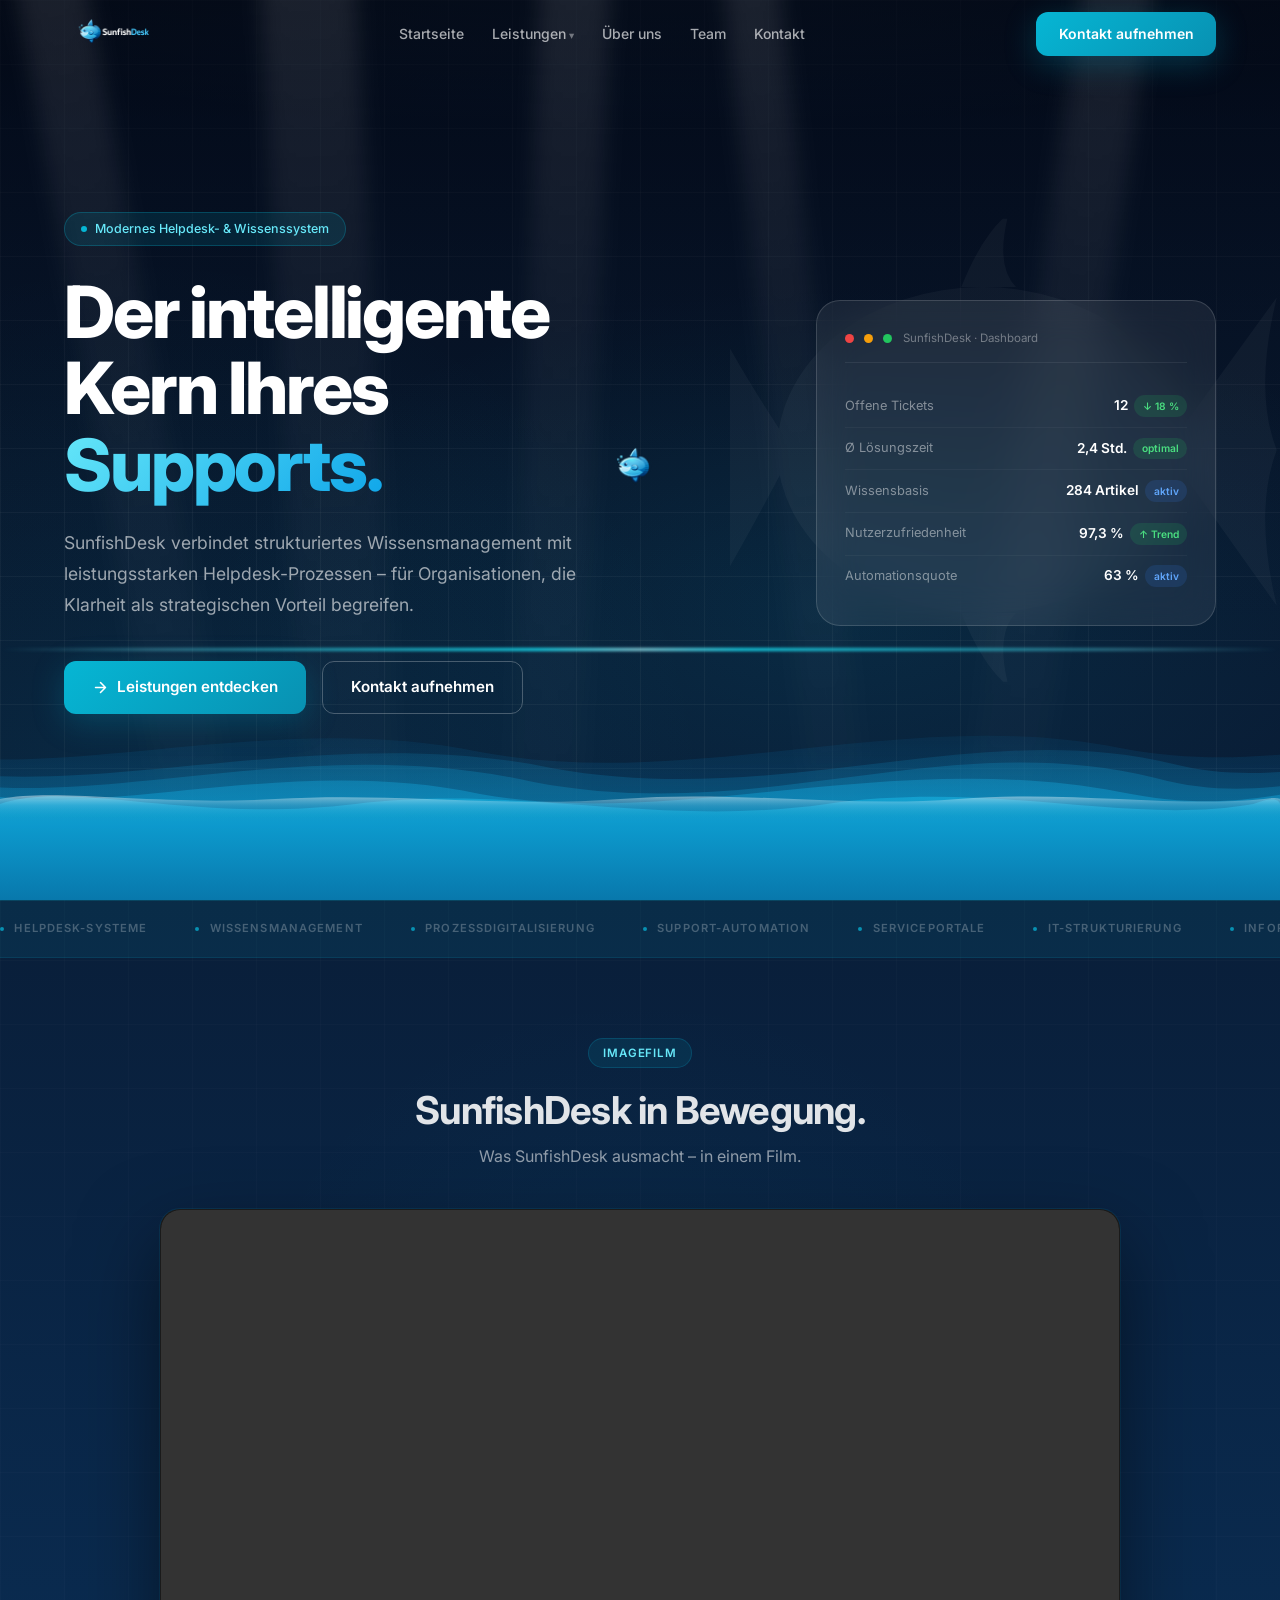
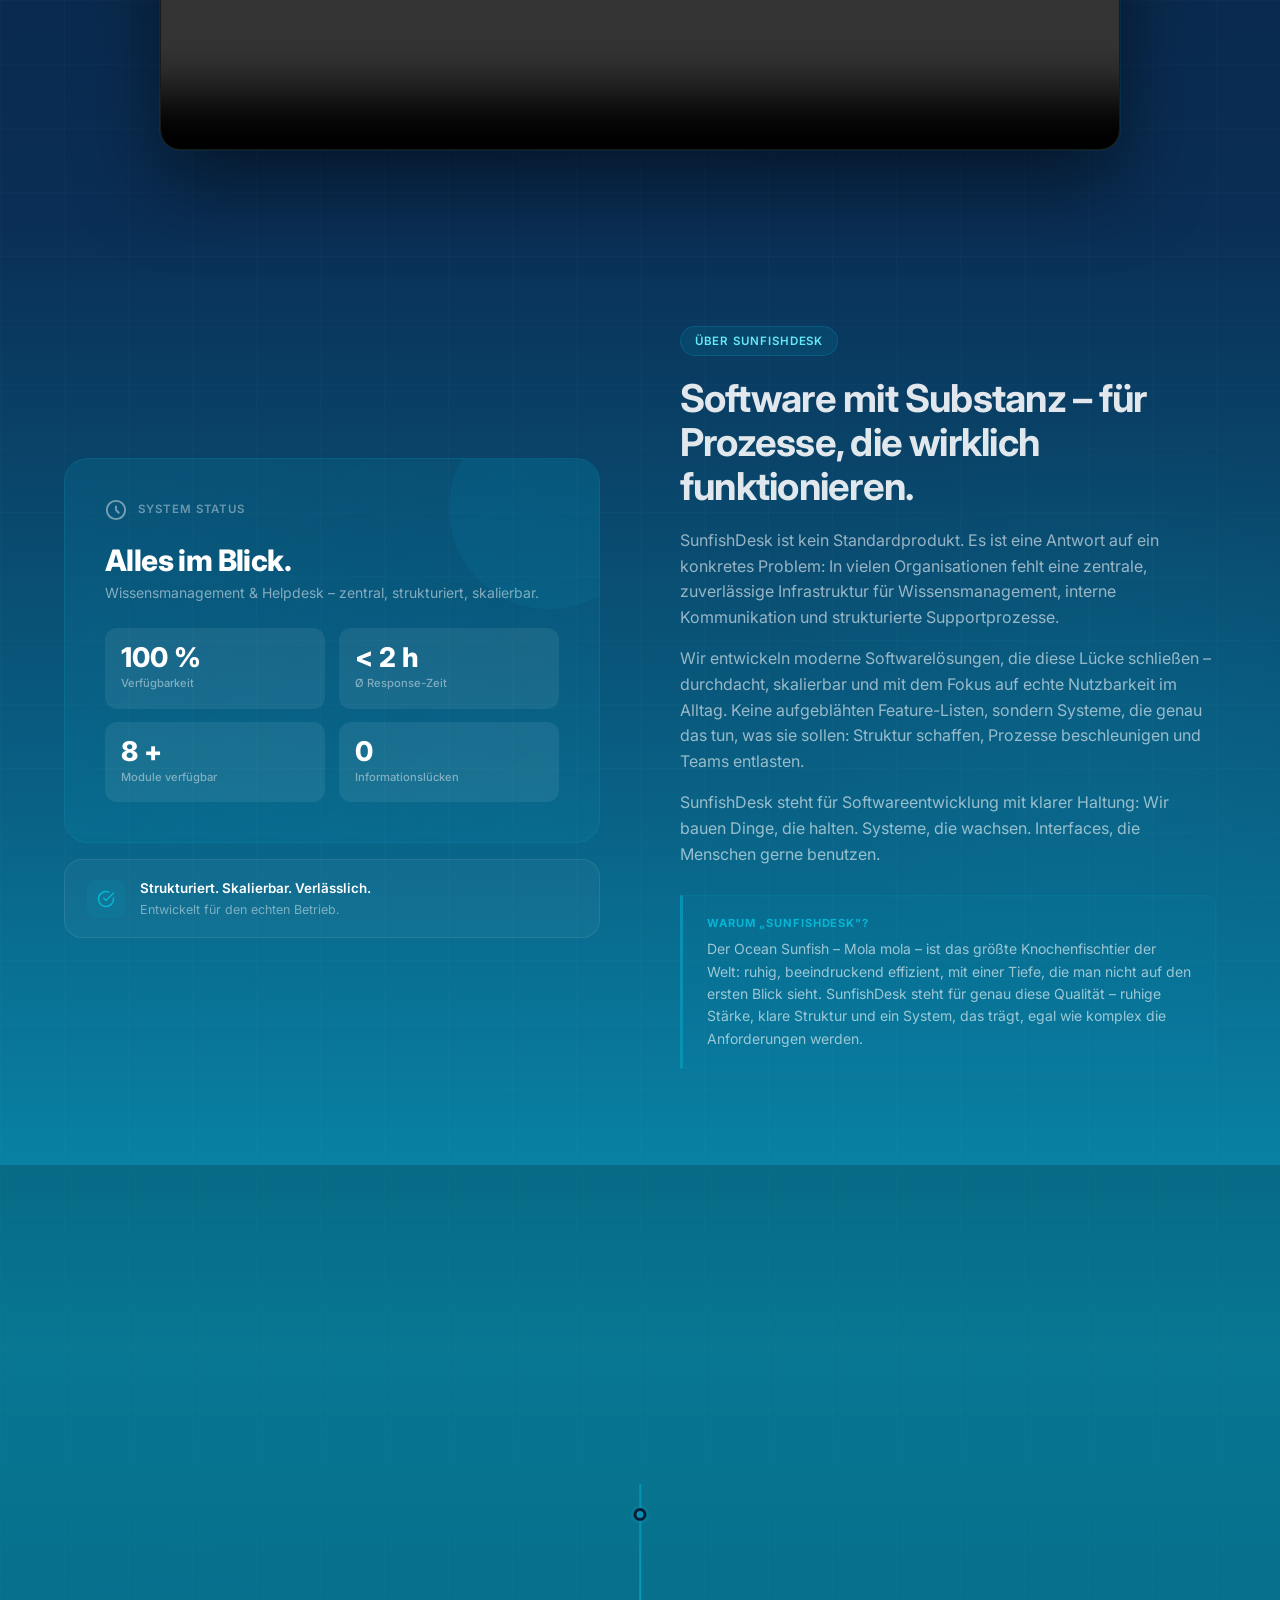
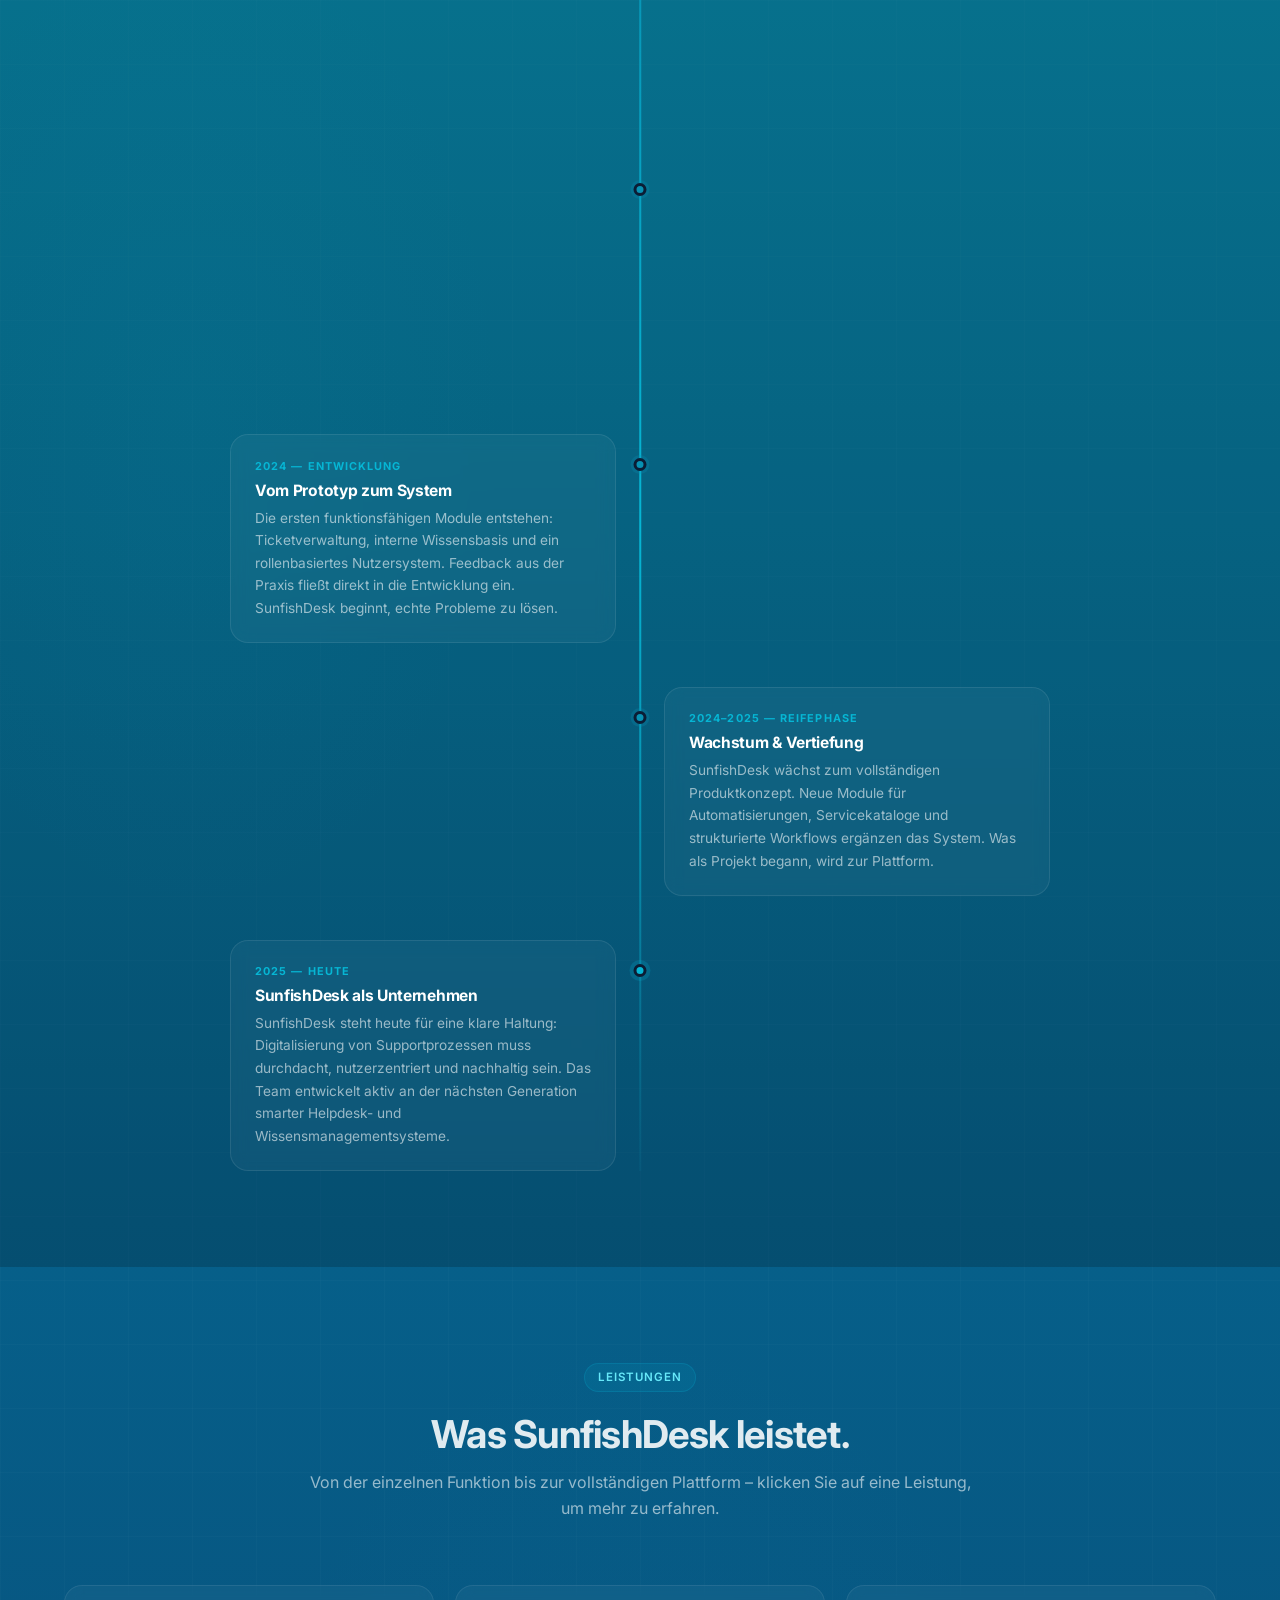
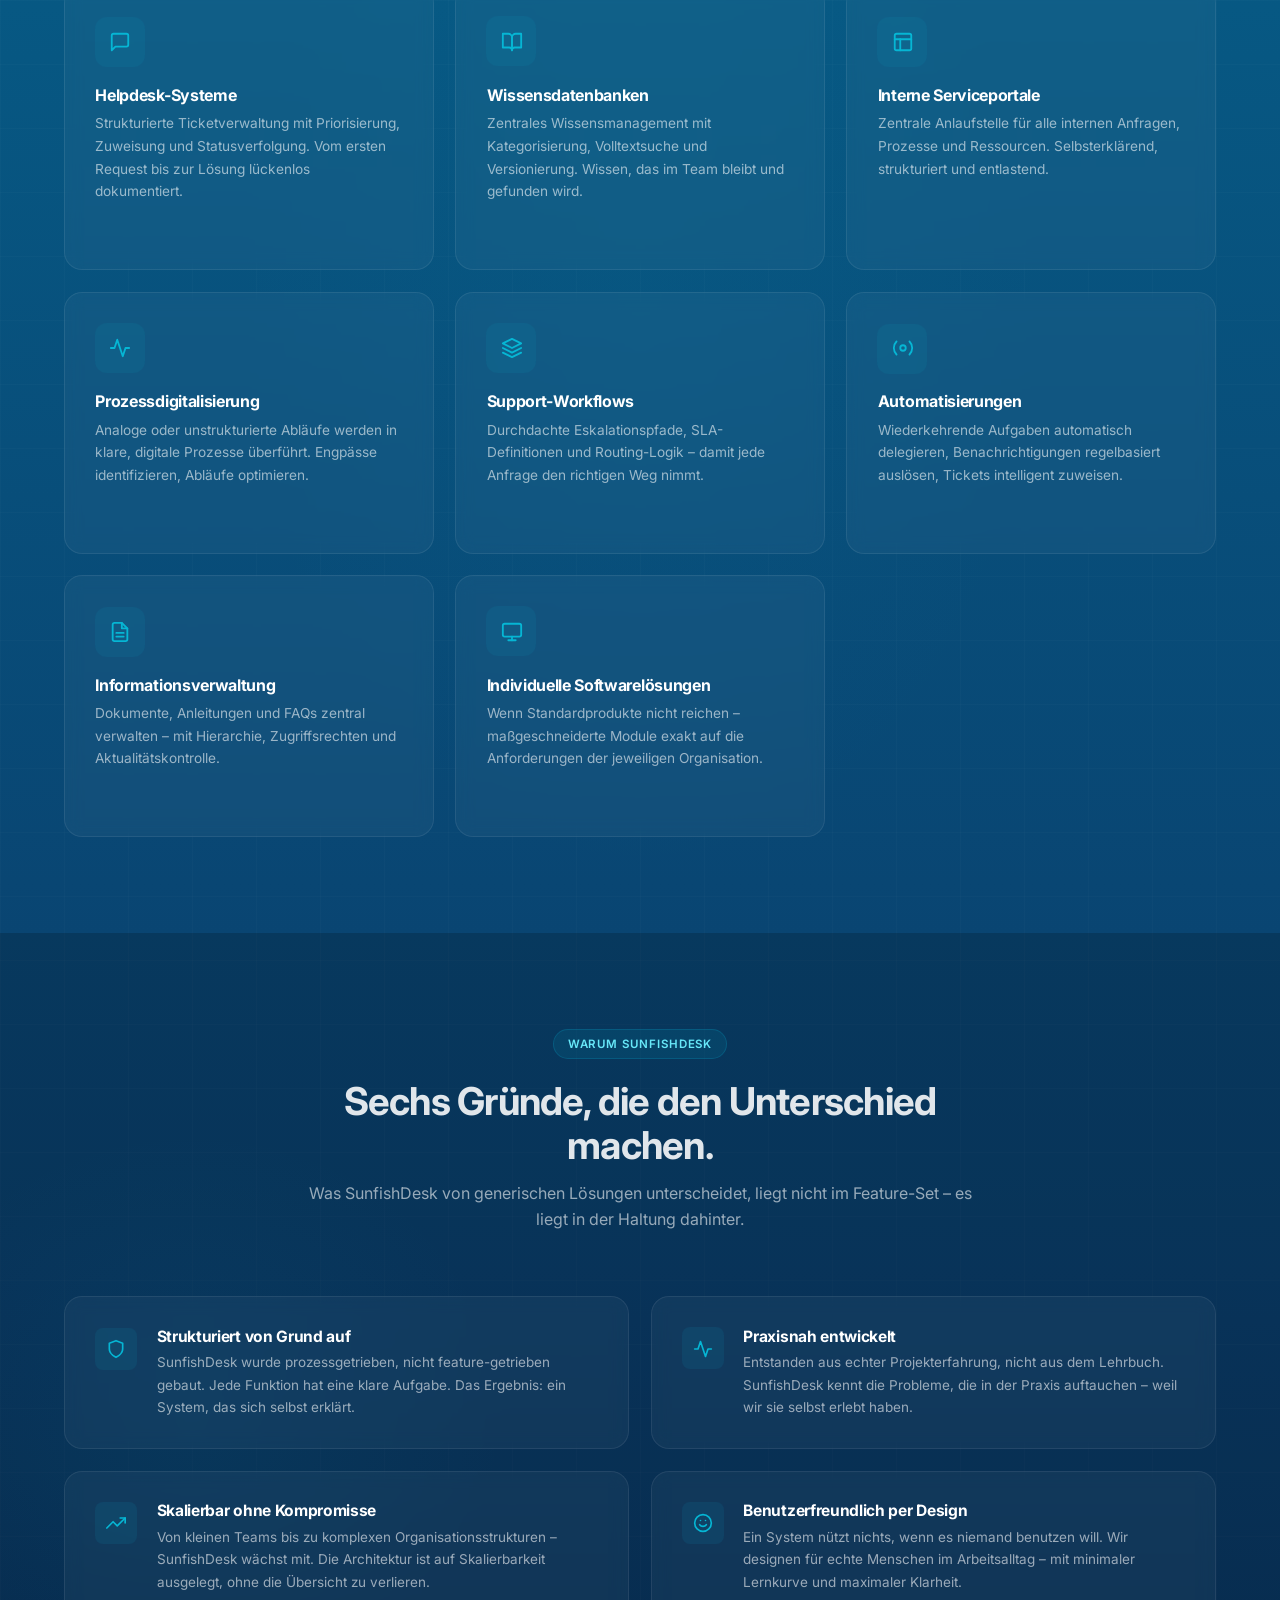
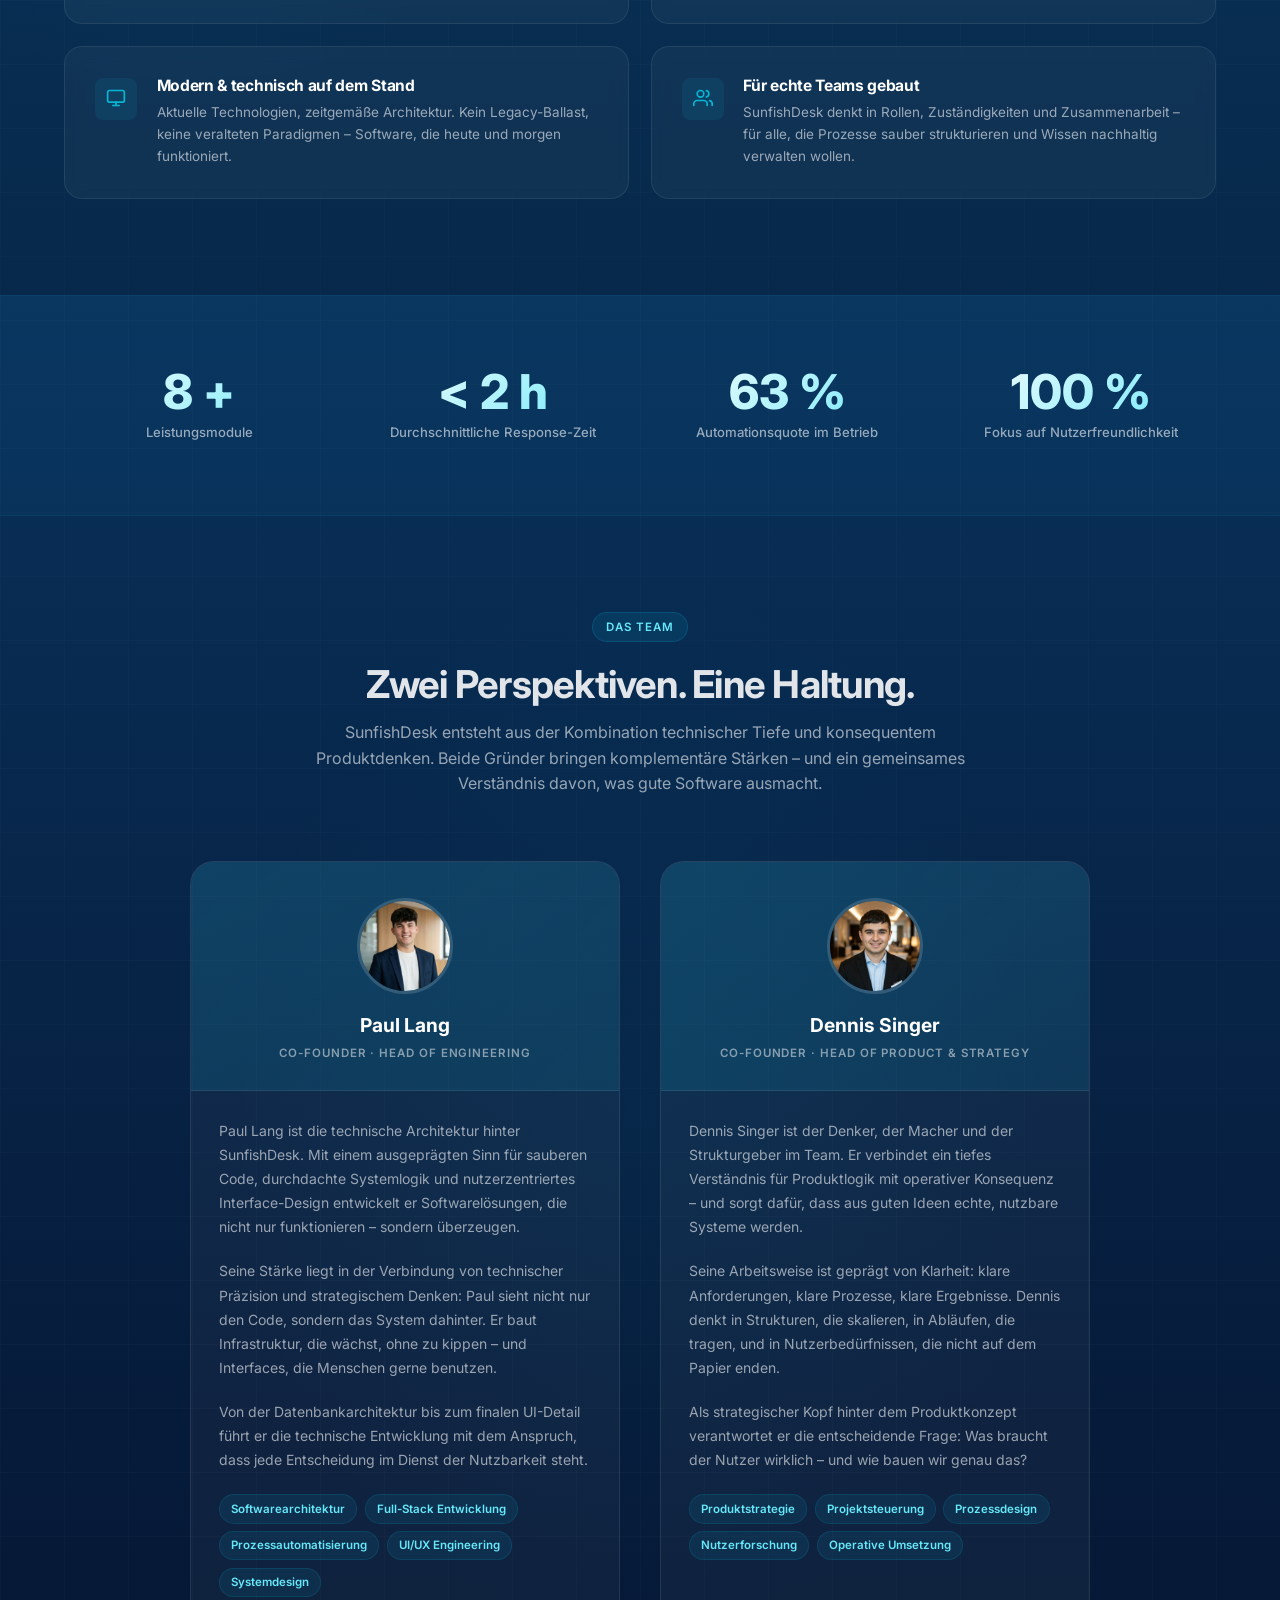
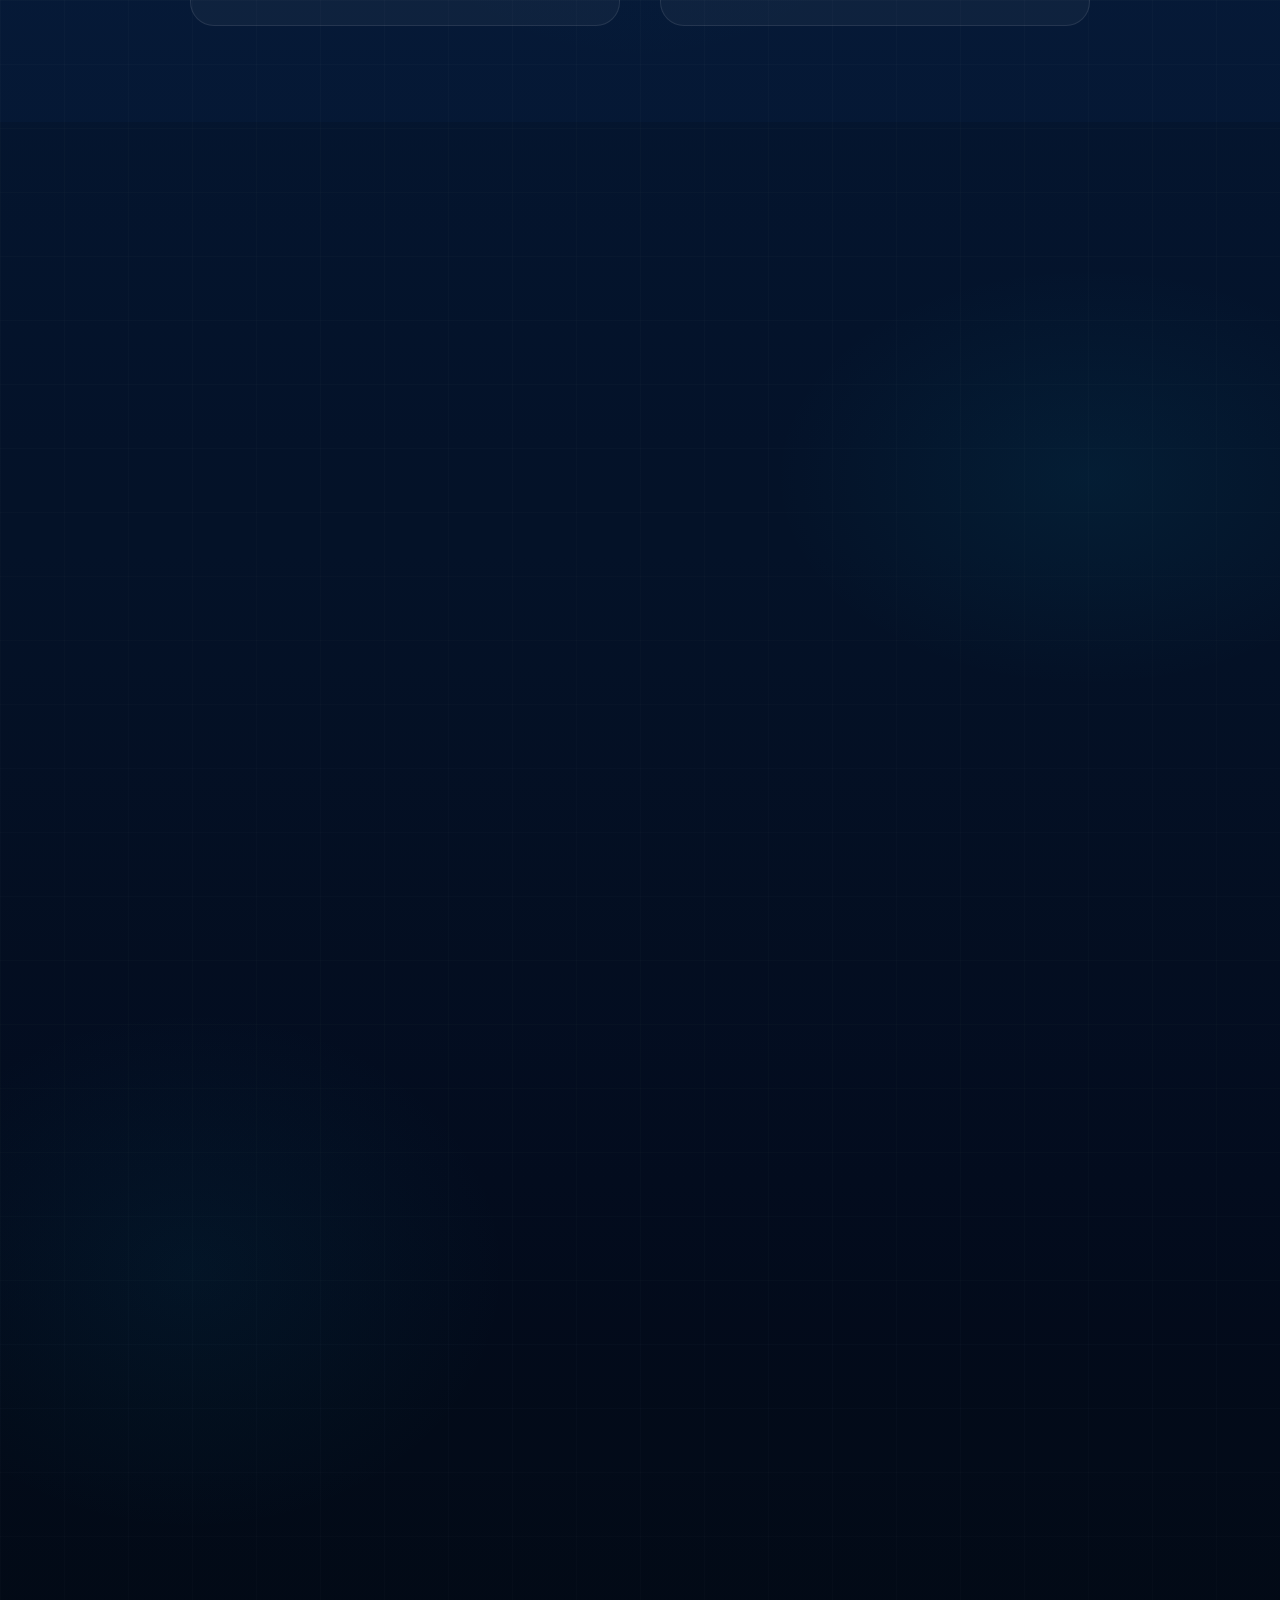
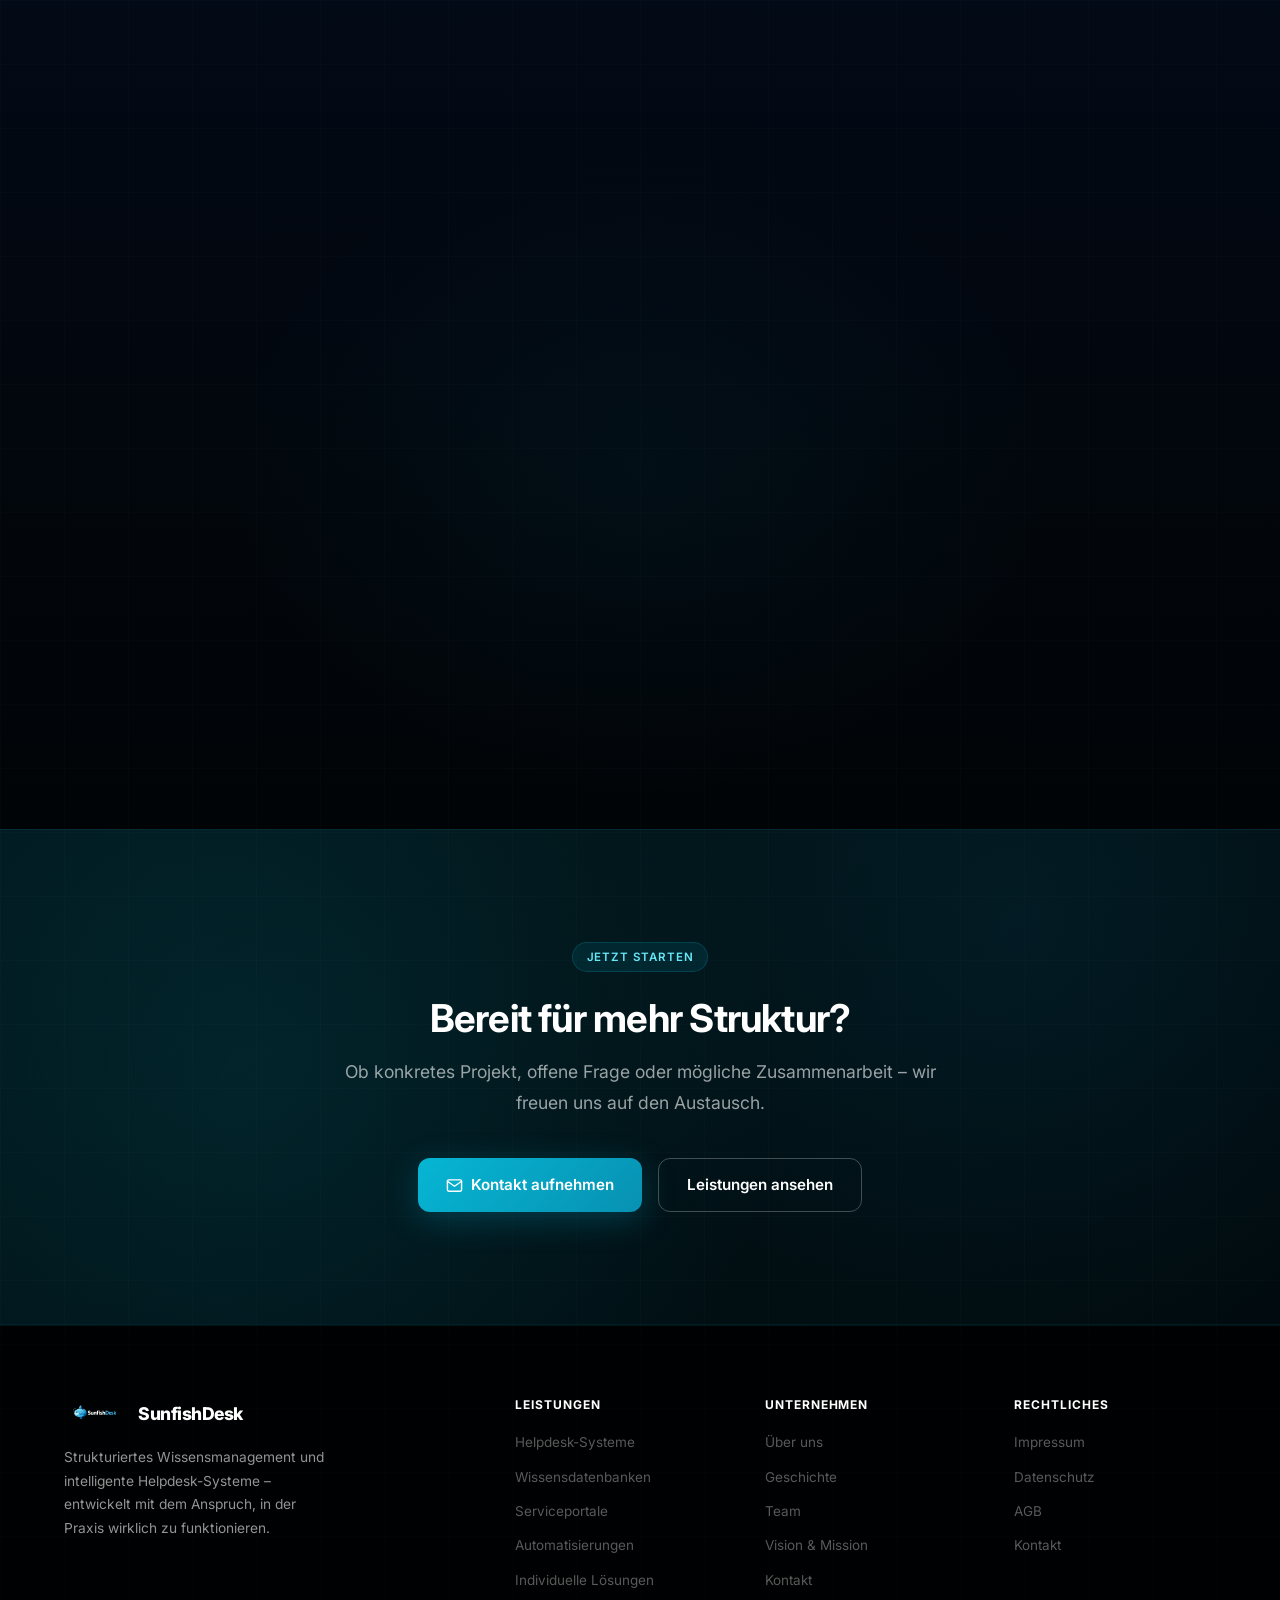
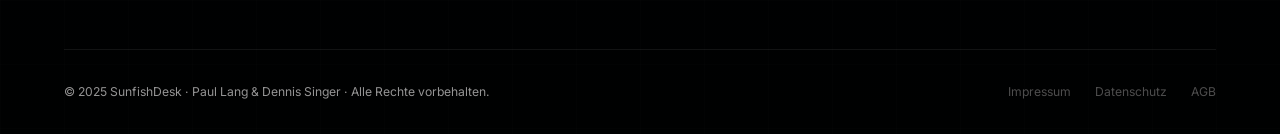
==== commit b75da938: "Restructure project: organize assets into clean folder hierarchy - Moved CSS to assets/css/ - Moved " ====
--- a/index.html
+++ b/index.html
@@ -8,7 +8,7 @@
   <link rel="preconnect" href="https://fonts.googleapis.com">
   <link rel="preconnect" href="https://fonts.gstatic.com" crossorigin>
   <link href="https://fonts.googleapis.com/css2?family=Inter:wght@300;400;500;600;700;800;900&display=swap" rel="stylesheet">
-  <link rel="stylesheet" href="styles.css">
+  <link rel="stylesheet" href="assets/css/styles.css">
 </head>
 
 
@@ -46,13 +46,13 @@
   // Bild wechseln, je nachdem auf welcher Seite der Fisch ist
   // Fisch links vom Cursor -> soll nach rechts schauen -> cursor_right.png
   if (currentX < mouseX && facing !== "right") {
-    fish.style.backgroundImage = "url('cursor_right.png')";
+    fish.style.backgroundImage = "url('assets/img/cursor_right.png')";
     facing = "right";
   }
 
   // Fisch rechts vom Cursor -> soll nach links schauen -> cursor.png
   if (currentX >= mouseX && facing !== "left") {
-    fish.style.backgroundImage = "url('cursor.png')";
+    fish.style.backgroundImage = "url('assets/img/cursor.png')";
     facing = "left";
   }
 
@@ -90,12 +90,13 @@
 
 <body>
 
+<div id="bubbles" aria-hidden="true"></div>
+
 <!-- ════ NAVIGATION ════════════════════════════════════════════ -->
 <nav id="nav">
   <div class="nav-inner">
     <a href="index.html" class="nav-logo">
-      <img src="neues_logo.png" alt="SunfishDesk Logo">
-      <span class="nav-logo-text">SunfishDesk</span>
+      <img src="assets/img/neues_logo.png" alt="SunfishDesk Logo">
     </a>
     <ul class="nav-links">
       <li><a href="index.html" class="active">Startseite</a></li>
@@ -145,6 +146,16 @@
 <section class="hero" id="home">
   <div class="hero-bg"></div>
   <div class="hero-grid"></div>
+  <!-- Sky brightening overlay -->
+  <div class="hero-sky-overlay" aria-hidden="true"></div>
+  <!-- Underwater light shafts -->
+  <div class="light-rays" id="light-rays" aria-hidden="true">
+    <div class="light-ray"></div>
+    <div class="light-ray"></div>
+    <div class="light-ray"></div>
+    <div class="light-ray"></div>
+    <div class="light-ray"></div>
+  </div>
   <svg class="hero-fish" viewBox="0 0 560 440" fill="white" aria-hidden="true">
     <ellipse cx="240" cy="220" rx="195" ry="155"/>
     <path d="M415 220 Q480 130 520 75 Q498 165 520 220 Q498 278 520 368 Q480 312 415 220Z"/>
@@ -182,6 +193,80 @@
         <div class="hc-row"><span class="hc-lbl">Automationsquote</span><span class="hc-val">63 % <span class="badge badge-b">aktiv</span></span></div>
       </div>
     </div>
+  </div>
+
+  <!-- ── Beautiful ocean surface waves — 5 gradient layers + foam ── -->
+  <div class="ocean-surface-waves" aria-hidden="true">
+
+    <!-- L1 · Deep background swell — slowest, subtlest -->
+    <svg class="ocean-wave wave-l1" viewBox="0 0 1440 280" preserveAspectRatio="none" xmlns="http://www.w3.org/2000/svg">
+      <defs>
+        <linearGradient id="wg1" x1="0" y1="0" x2="0" y2="1">
+          <stop offset="0%"   stop-color="#0A7AB8" stop-opacity="0.10"/>
+          <stop offset="100%" stop-color="#054E80" stop-opacity="0.50"/>
+        </linearGradient>
+      </defs>
+      <path d="M-120,128 C60,168 300,88 540,132 C780,172 1020,85 1260,128 C1380,148 1450,130 1560,128 L1560,280 L-120,280 Z" fill="url(#wg1)"/>
+    </svg>
+
+    <!-- L2 · Mid-depth — irregular wavelength, longer swells -->
+    <svg class="ocean-wave wave-l2" viewBox="0 0 1440 280" preserveAspectRatio="none" xmlns="http://www.w3.org/2000/svg">
+      <defs>
+        <linearGradient id="wg2" x1="0" y1="0" x2="0" y2="1">
+          <stop offset="0%"   stop-color="#0E8EC4" stop-opacity="0.18"/>
+          <stop offset="100%" stop-color="#066090" stop-opacity="0.62"/>
+        </linearGradient>
+      </defs>
+      <path d="M-100,144 C80,188 360,100 620,148 C880,190 1100,96 1320,144 C1400,162 1470,148 1540,144 L1540,280 L-100,280 Z" fill="url(#wg2)"/>
+    </svg>
+
+    <!-- L3 · Middle wave — varied shape, asymmetric crests -->
+    <svg class="ocean-wave wave-l3" viewBox="0 0 1440 280" preserveAspectRatio="none" xmlns="http://www.w3.org/2000/svg">
+      <defs>
+        <linearGradient id="wg3" x1="0" y1="0" x2="0" y2="1">
+          <stop offset="0%"   stop-color="#1098CC" stop-opacity="0.26"/>
+          <stop offset="100%" stop-color="#0878A8" stop-opacity="0.72"/>
+        </linearGradient>
+      </defs>
+      <path d="M-80,158 C100,196 340,110 600,162 C860,206 1060,106 1300,158 C1390,180 1460,162 1520,158 L1520,280 L-80,280 Z" fill="url(#wg3)"/>
+    </svg>
+
+    <!-- L4 · Surface — prominent, tighter crests -->
+    <svg class="ocean-wave wave-l4" viewBox="0 0 1440 280" preserveAspectRatio="none" xmlns="http://www.w3.org/2000/svg">
+      <defs>
+        <linearGradient id="wg4" x1="0" y1="0" x2="0" y2="1">
+          <stop offset="0%"   stop-color="#14A6DA" stop-opacity="0.38"/>
+          <stop offset="45%"  stop-color="#0A90C2" stop-opacity="0.72"/>
+          <stop offset="100%" stop-color="#086EA4" stop-opacity="0.90"/>
+        </linearGradient>
+      </defs>
+      <path d="M-40,170 C100,205 320,132 540,174 C760,210 1000,128 1260,172 C1370,192 1430,174 1480,170 L1480,280 L-40,280 Z" fill="url(#wg4)"/>
+    </svg>
+
+    <!-- L5 · Front wave — the dominant crest, most visible -->
+    <svg class="ocean-wave wave-l5" viewBox="0 0 1440 280" preserveAspectRatio="none" xmlns="http://www.w3.org/2000/svg">
+      <defs>
+        <linearGradient id="wg5" x1="0" y1="0" x2="0" y2="1">
+          <stop offset="0%"   stop-color="#18B4E2" stop-opacity="0.58"/>
+          <stop offset="30%"  stop-color="#0D9CD0" stop-opacity="0.85"/>
+          <stop offset="100%" stop-color="#0878AC" stop-opacity="0.97"/>
+        </linearGradient>
+      </defs>
+      <path d="M0,184 C80,159 215,204 400,184 C585,164 740,208 930,184 C1120,160 1270,206 1410,184 C1432,176 1440,180 1440,184 L1440,280 L0,280 Z" fill="url(#wg5)"/>
+    </svg>
+
+    <!-- Foam · White crest shimmer — thin bright band at the surface break -->
+    <svg class="ocean-wave wave-foam" viewBox="0 0 1440 280" preserveAspectRatio="none" xmlns="http://www.w3.org/2000/svg">
+      <defs>
+        <linearGradient id="wgFoam" x1="0" y1="0" x2="0" y2="1">
+          <stop offset="0%"   stop-color="#FFFFFF"  stop-opacity="0.48"/>
+          <stop offset="40%"  stop-color="#C8EEFF"  stop-opacity="0.16"/>
+          <stop offset="100%" stop-color="#0891B2"  stop-opacity="0.00"/>
+        </linearGradient>
+      </defs>
+      <path d="M0,179 C65,168 175,186 310,179 C445,172 568,188 698,179 C828,170 955,188 1078,179 C1201,170 1322,188 1422,179 C1435,177 1440,179 1440,179 L1440,200 L0,200 Z" fill="url(#wgFoam)"/>
+    </svg>
+
   </div>
 </section>
 
@@ -237,7 +322,7 @@
         style="width:100%;display:block;position:relative;z-index:1;aspect-ratio:16/9;object-fit:cover;"
         poster=""
       >
-        <source src="Imagefilm_Erstellung_für_SunfishDesk.mp4" type="video/mp4">
+        <source src="assets/video/imagefilm.mp4" type="video/mp4">
         Ihr Browser unterstützt dieses Videoformat nicht.
       </video>
     </div>
@@ -451,7 +536,7 @@
     <div class="team-grid">
       <div class="team-card reveal">
         <div class="tc-head">
-          <img class="avatar" src="paul.png" alt="Paul Lang" onerror="this.outerHTML='<div class=\'avatar-initials\'>PL</div>'">
+          <img class="avatar" src="assets/img/paul.png" alt="Paul Lang" onerror="this.outerHTML='<div class=\'avatar-initials\'>PL</div>'">
           <div class="tc-name">Paul Lang</div>
           <div class="tc-role">Co-Founder · Head of Engineering</div>
         </div>
@@ -470,7 +555,7 @@
       </div>
       <div class="team-card reveal d2">
         <div class="tc-head">
-          <img class="avatar" src="dennis.png" alt="Dennis Singer" onerror="this.outerHTML='<div class=\'avatar-initials\'>DS</div>'">
+          <img class="avatar" src="assets/img/dennis.png" alt="Dennis Singer" onerror="this.outerHTML='<div class=\'avatar-initials\'>DS</div>'">
           <div class="tc-name">Dennis Singer</div>
           <div class="tc-role">Co-Founder · Head of Product &amp; Strategy</div>
         </div>
@@ -602,7 +687,7 @@
     <div class="footer-grid">
       <div class="footer-brand">
         <div class="footer-brand-logo">
-          <img src="neues_logo.png" alt="SunfishDesk">
+          <img src="assets/img/neues_logo.png" alt="SunfishDesk">
           <span>SunfishDesk</span>
         </div>
         <p>Strukturiertes Wissensmanagement und intelligente Helpdesk-Systeme – entwickelt mit dem Anspruch, in der Praxis wirklich zu funktionieren.</p>
@@ -660,6 +745,57 @@
     const h=a.getAttribute('href');if(h==='#')return;
     const t=document.querySelector(h);if(t){e.preventDefault();window.scrollTo({top:t.getBoundingClientRect().top+window.scrollY-68,behavior:'smooth'});}
   }));
+
+  /* ── Ocean Atmosphere ───────────────────────────────────── */
+  (function(){
+    var bc   = document.getElementById('bubbles');
+    var rays = document.getElementById('light-rays');
+    var hero = document.querySelector('.hero');
+
+    // Spawn bubbles
+    if(bc){
+      for(var i=0;i<24;i++){
+        var b=document.createElement('div');
+        b.className='bubble';
+        var s=3+Math.random()*9;
+        var d=(Math.random()-.5)*55;
+        b.style.cssText=
+          'left:'+(4+Math.random()*92)+'%;'+
+          'width:'+s+'px;height:'+s+'px;'+
+          '--drift:'+d+'px;'+
+          'animation-delay:'+(Math.random()*24)+'s;'+
+          'animation-duration:'+(10+Math.random()*20)+'s;';
+        bc.appendChild(b);
+      }
+    }
+
+    // Update waterline-based effects on scroll
+    function onDepthScroll(){
+      if(!hero) return;
+      var heroH = hero.offsetHeight;
+      var scrollY = window.scrollY;
+
+      // --- Bubble clip: only show below the wave surface ---
+      // waterlineVP = where the wave bottom sits in the current viewport (px from top)
+      // At scroll=0 the wave is at heroH in page coords = heroH in viewport (≈ 100vh).
+      // As user scrolls, that point rises: waterlineVP = heroH - scrollY
+      if(bc){
+        var wlVP  = heroH - scrollY;          // px from top of viewport
+        var wlPct = Math.max(0, Math.min(100, (wlVP / window.innerHeight) * 100));
+        bc.style.clipPath = 'inset(' + wlPct.toFixed(1) + '% 0 0 0)';
+      }
+
+      // --- Light ray fade as user dives below the surface ---
+      if(rays){
+        var progress = Math.min(scrollY / (heroH * 0.65), 1);
+        rays.style.opacity = 1 - progress;
+      }
+    }
+
+    window.addEventListener('scroll', onDepthScroll, {passive:true});
+    window.addEventListener('resize', onDepthScroll, {passive:true});
+    onDepthScroll(); // initial call
+  })();
 </script>
 </body>
 </html>
--- a/assets/css/styles.css
+++ b/assets/css/styles.css
@@ -0,0 +1,940 @@
+/* ═══════════════════════════════════════════════════════════
+   SunfishDesk – Shared Stylesheet  (Dark Theme)
+   ═══════════════════════════════════════════════════════════ */
+
+/* ── Variables ─────────────────────────────────────────────── */
+:root {
+  --navy:       #0B1D35;
+  --navy-mid:   #0D2240;
+  --navy-card:  rgba(255,255,255,.04);
+  --navy-card2: rgba(255,255,255,.07);
+  --teal:       #0891B2;
+  --teal-dark:  #0E7490;
+  --cyan:       #06B6D4;
+  --cyan-light: #67E8F9;
+  --border:     rgba(255,255,255,.1);
+  --border-h:   rgba(8,145,178,.4);
+  --text:       rgba(255,255,255,.88);
+  --text-sub:   rgba(255,255,255,.58);
+  --text-faint: rgba(255,255,255,.35);
+  --grad-hero:  linear-gradient(135deg,#0B1D35 0%,#0E4D6E 55%,#0891B2 100%);
+  --grad-accent:linear-gradient(135deg,#06B6D4 0%,#0891B2 100%);
+  --grad-card:  linear-gradient(135deg,rgba(8,145,178,.12) 0%,rgba(6,182,212,.05) 100%);
+  --shadow-teal:0 8px 32px rgba(8,145,178,.3);
+  --shadow-card:0 20px 60px rgba(0,0,0,.35);
+  --r-sm: 8px; --r-md: 12px; --r-lg: 18px; --r-xl: 24px;
+  --ease: all .3s cubic-bezier(.4,0,.2,1);
+}
+
+/* ── Reset & Base ──────────────────────────────────────────── */
+*, *::before, *::after { box-sizing: border-box; margin: 0; padding: 0; }
+html { scroll-behavior: smooth; font-size: 16px; }
+body {
+  font-family: 'Inter', system-ui, -apple-system, sans-serif;
+  /* Ocean depth gradient — spans full page height so scrolling = diving */
+  background-color: #000203;
+  background-image:
+    linear-gradient(rgba(255,255,255,.015) 1px, transparent 1px),
+    linear-gradient(90deg, rgba(255,255,255,.015) 1px, transparent 1px),
+    linear-gradient(to bottom,
+      #06101E 0%,     /* dark twilight sky */
+      #091A32 6%,     /* deep night sky */
+      #0A2E55 16%,    /* gradual shift toward ocean — no bright spike */
+      #0891B2 26%,    /* shallow water */
+      #06608A 39%,
+      #0A3D6B 54%,
+      #061B3A 69%,
+      #030E22 81%,
+      #010508 92%,
+      #000203 100%
+    );
+  background-size: 64px 64px, 64px 64px, 100% 100%;
+  background-repeat: repeat, repeat, no-repeat;
+  color: var(--text);
+  line-height: 1.6;
+  -webkit-font-smoothing: antialiased;
+  overflow-x: hidden;
+}
+img { max-width: 100%; height: auto; display: block; }
+a  { text-decoration: none; }
+
+/* ── Typography ────────────────────────────────────────────── */
+h1,h2,h3,h4 { line-height:1.15; font-weight:700; letter-spacing:-.02em; color:var(--text); }
+.display { font-size:clamp(2.5rem,6vw,4.5rem); font-weight:800; letter-spacing:-.03em; line-height:1.06; }
+.h2      { font-size:clamp(1.75rem,3.5vw,2.4rem); }
+.h3      { font-size:clamp(1.1rem,2vw,1.35rem); }
+.body-lg { font-size:1.1rem; line-height:1.78; }
+p        { color: var(--text-sub); }
+
+/* ── Layout ────────────────────────────────────────────────── */
+.container { max-width:1200px; margin:0 auto; padding:0 1.5rem; }
+.section   { padding:6rem 0; position:relative; }
+.section-sm{ padding:4rem 0; position:relative; }
+
+/* Section decoration: subtle teal glow variants */
+.glow-left::before {
+  content:''; position:absolute; left:-10%; top:20%; width:50%; height:60%;
+  background:radial-gradient(ellipse,rgba(8,145,178,.07) 0%,transparent 70%);
+  pointer-events:none;
+}
+.glow-right::before {
+  content:''; position:absolute; right:-10%; top:20%; width:50%; height:60%;
+  background:radial-gradient(ellipse,rgba(6,182,212,.07) 0%,transparent 70%);
+  pointer-events:none;
+}
+.glow-center::before {
+  content:''; position:absolute; left:50%; top:0; transform:translateX(-50%);
+  width:70%; height:100%;
+  background:radial-gradient(ellipse,rgba(8,145,178,.06) 0%,transparent 65%);
+  pointer-events:none;
+}
+.section-alt { background: rgba(0,0,0,.18); }
+
+.section-header { text-align:center; max-width:680px; margin:0 auto 4rem; }
+.section-header p { color:var(--text-sub); margin-top:.875rem; }
+
+/* ── Label pill ────────────────────────────────────────────── */
+.label {
+  display:inline-flex; align-items:center; gap:.4rem;
+  font-size:.72rem; font-weight:600; letter-spacing:.08em; text-transform:uppercase;
+  color:var(--cyan-light); background:rgba(6,182,212,.1); border:1px solid rgba(6,182,212,.2);
+  padding:.28rem .85rem; border-radius:100px; margin-bottom:1.25rem;
+}
+
+/* ── Buttons ───────────────────────────────────────────────── */
+.btn {
+  display:inline-flex; align-items:center; gap:.5rem;
+  padding:.85rem 1.75rem; border-radius:var(--r-md);
+  font-size:.95rem; font-weight:600;
+  border:none; cursor:pointer; transition:var(--ease);
+  text-decoration:none;
+}
+.btn-primary {
+  background:var(--grad-accent); color:#fff;
+  box-shadow:var(--shadow-teal);
+}
+.btn-primary:hover { transform:translateY(-2px); box-shadow:0 14px 44px rgba(8,145,178,.5); }
+.btn-ghost  { background:transparent; color:#fff; border:1.5px solid rgba(255,255,255,.25); }
+.btn-ghost:hover  { background:rgba(255,255,255,.08); border-color:rgba(255,255,255,.45); }
+.btn-outline{ background:transparent; color:var(--cyan); border:1.5px solid rgba(6,182,212,.5); }
+.btn-outline:hover{ background:rgba(6,182,212,.1); border-color:var(--cyan); transform:translateY(-2px); }
+
+/* ── Navigation ────────────────────────────────────────────── */
+nav {
+  position:fixed; top:0; left:0; right:0; z-index:1000;
+  transition:var(--ease);
+}
+nav.scrolled {
+  background:rgba(5,20,42,.92);
+  backdrop-filter:blur(24px); -webkit-backdrop-filter:blur(24px);
+  border-bottom:1px solid rgba(6,182,212,.12);
+  box-shadow:0 4px 32px rgba(0,0,0,.45);
+}
+.nav-inner {
+  display:flex; align-items:center; justify-content:space-between;
+  height:68px; max-width:1200px; margin:0 auto; padding:0 1.5rem;
+}
+.nav-logo {
+  display:flex; align-items:center; gap:.65rem; text-decoration:none; flex-shrink:0;
+}
+.nav-logo img { height:52px; width:auto; object-fit:contain; }
+.nav-logo-text { font-size:1.2rem; font-weight:800; color:#fff; letter-spacing:-.03em; }
+
+/* Main links */
+.nav-links { display:flex; align-items:center; gap:1.75rem; list-style:none; }
+.nav-links > li > a {
+  color:rgba(255,255,255,.65); font-size:.875rem; font-weight:500;
+  text-decoration:none; transition:color .2s; white-space:nowrap;
+}
+.nav-links > li > a:hover { color:#fff; }
+.nav-links > li.active > a { color:#fff; }
+
+/* Dropdown */
+.has-dropdown { position:relative; }
+.has-dropdown > a::after { content:' ▾'; font-size:.65rem; opacity:.6; }
+.dropdown {
+  position:absolute; top:calc(100% + 10px); left:-1rem;
+  background:rgba(13,34,64,.98); backdrop-filter:blur(20px);
+  border:1px solid rgba(255,255,255,.1); border-radius:var(--r-lg);
+  min-width:240px; padding:.6rem; list-style:none;
+  opacity:0; pointer-events:none;
+  transform:translateY(-8px);
+  transition:opacity .25s,transform .25s;
+  box-shadow:0 20px 60px rgba(0,0,0,.5);
+}
+.has-dropdown:hover .dropdown,
+.has-dropdown:focus-within .dropdown {
+  opacity:1; pointer-events:auto; transform:translateY(0);
+}
+.dropdown li a {
+  display:block; padding:.55rem .85rem;
+  color:rgba(255,255,255,.65); font-size:.855rem; font-weight:500;
+  border-radius:var(--r-sm); transition:var(--ease);
+}
+.dropdown li a:hover { background:rgba(8,145,178,.15); color:#fff; }
+.dropdown-sep { height:1px; background:rgba(255,255,255,.08); margin:.4rem 0; }
+
+/* Hamburger */
+.hamburger {
+  display:none; flex-direction:column; gap:5px;
+  background:none; border:none; cursor:pointer; padding:.5rem;
+}
+.hamburger span { display:block; width:22px; height:2px; background:#fff; border-radius:2px; transition:var(--ease); }
+.hamburger.open span:nth-child(1) { transform:translateY(7px) rotate(45deg); }
+.hamburger.open span:nth-child(2) { opacity:0; }
+.hamburger.open span:nth-child(3) { transform:translateY(-7px) rotate(-45deg); }
+
+/* Mobile menu */
+.mobile-menu {
+  display:none; position:fixed; top:68px; left:0; right:0;
+  background:rgba(11,29,53,.98); backdrop-filter:blur(20px);
+  border-bottom:1px solid rgba(255,255,255,.08); z-index:999;
+  max-height:calc(100vh - 68px); overflow-y:auto;
+}
+.mobile-menu.open { display:block; }
+.mobile-menu a {
+  display:block; color:rgba(255,255,255,.78); text-decoration:none;
+  padding:.8rem 1.5rem; font-size:.975rem; font-weight:500;
+  border-bottom:1px solid rgba(255,255,255,.06); transition:color .2s;
+}
+.mobile-menu a:hover { color:#fff; }
+.mobile-menu .mm-section {
+  display:block; color:rgba(255,255,255,.35); font-size:.68rem; font-weight:700;
+  text-transform:uppercase; letter-spacing:.1em;
+  padding:.6rem 1.5rem .3rem; border-bottom:none;
+}
+
+/* ── Hero ──────────────────────────────────────────────────── */
+.hero {
+  min-height:100vh; background:transparent;
+  display:flex; align-items:center; position:relative; overflow:hidden;
+}
+.hero-bg {
+  position:absolute; inset:0;
+  background:
+    /* Subtle moon/star glow — faint brightening in the dark sky */
+    radial-gradient(ellipse 120% 35% at 50% -5%, rgba(80,160,220,.12) 0%, transparent 55%),
+    /* Underwater light shimmer below the waves */
+    radial-gradient(ellipse 80% 60% at 65% 68%, rgba(8,145,178,.14) 0%, transparent 60%),
+    radial-gradient(circle at 12% 90%, rgba(6,182,212,.09) 0%, transparent 40%);
+}
+.hero-grid {
+  position:absolute; inset:0;
+  background-image:
+    linear-gradient(rgba(255,255,255,.025) 1px,transparent 1px),
+    linear-gradient(90deg,rgba(255,255,255,.025) 1px,transparent 1px);
+  background-size:64px 64px;
+}
+.hero-fish { position:absolute; right:-3%; top:50%; transform:translateY(-50%); width:46vw; max-width:660px; opacity:.035; pointer-events:none; }
+.hero .container {
+  display:grid; grid-template-columns:1fr 1fr; gap:4rem; align-items:center;
+  min-height:100vh; padding-top:90px; padding-bottom:4rem; position:relative; z-index:1;
+}
+.hero-badge {
+  display:inline-flex; align-items:center; gap:.5rem;
+  background:rgba(6,182,212,.12); border:1px solid rgba(6,182,212,.25);
+  color:var(--cyan-light); font-size:.78rem; font-weight:500;
+  padding:.38rem 1rem; border-radius:100px; margin-bottom:1.75rem;
+}
+.hero-badge-dot { width:6px; height:6px; background:var(--cyan); border-radius:50%; animation:blink 2s ease-in-out infinite; }
+@keyframes blink { 0%,100%{opacity:1;transform:scale(1)} 50%{opacity:.35;transform:scale(.7)} }
+.hero h1 { color:#fff; margin-bottom:1.5rem; }
+.hero h1 .accent {
+  background:linear-gradient(135deg,#67E8F9,#0EA5E9);
+  -webkit-background-clip:text; -webkit-text-fill-color:transparent; background-clip:text;
+}
+.hero-sub { color:rgba(255,255,255,.6); margin-bottom:2.5rem; max-width:520px; }
+.hero-actions { display:flex; gap:1rem; flex-wrap:wrap; }
+
+/* Dashboard card */
+.hero-card {
+  background:rgba(255,255,255,.06); backdrop-filter:blur(20px);
+  border:1px solid rgba(255,255,255,.12); border-radius:var(--r-xl);
+  padding:1.75rem; width:100%; max-width:400px; margin-left:auto;
+}
+.hero-card-bar {
+  display:flex; align-items:center; gap:.5rem; margin-bottom:1.4rem;
+  padding-bottom:.9rem; border-bottom:1px solid rgba(255,255,255,.07);
+}
+.dot-r{width:9px;height:9px;border-radius:50%;background:#ef4444;}
+.dot-y{width:9px;height:9px;border-radius:50%;background:#f59e0b;margin:0 2px;}
+.dot-g{width:9px;height:9px;border-radius:50%;background:#22c55e;}
+.hc-title{color:rgba(255,255,255,.38);font-size:.72rem;margin-left:.2rem;}
+.hc-row {
+  display:flex; justify-content:space-between; align-items:center;
+  padding:.62rem 0; border-bottom:1px solid rgba(255,255,255,.04);
+}
+.hc-row:last-child{border-bottom:none;}
+.hc-lbl{color:rgba(255,255,255,.45);font-size:.8rem;}
+.hc-val{color:#fff;font-weight:600;font-size:.85rem;display:flex;align-items:center;gap:.4rem;}
+.badge{font-size:.64rem;padding:.17rem .52rem;border-radius:100px;font-weight:600;}
+.badge-g{background:rgba(34,197,94,.15);color:#4ade80;}
+.badge-b{background:rgba(59,130,246,.15);color:#60a5fa;}
+
+/* ── Trust Bar ─────────────────────────────────────────────── */
+.trust-bar { background:rgba(0,0,0,.25); padding:1.2rem 0; overflow:hidden; border-top:1px solid rgba(255,255,255,.05); border-bottom:1px solid rgba(255,255,255,.05); }
+.trust-track { display:flex; gap:3rem; align-items:center; animation:scroll-left 28s linear infinite; white-space:nowrap; }
+@keyframes scroll-left{0%{transform:translateX(0)}100%{transform:translateX(-50%)}}
+.trust-item { color:rgba(255,255,255,.25); font-size:.7rem; font-weight:600; letter-spacing:.1em; text-transform:uppercase; display:flex; align-items:center; gap:.65rem; flex-shrink:0; }
+.trust-item::before{content:'';width:4px;height:4px;border-radius:50%;background:var(--teal);display:block;}
+
+/* ── Generic dark card ─────────────────────────────────────── */
+.card-dark {
+  background:var(--navy-card); border:1px solid var(--border);
+  border-radius:var(--r-lg); padding:2rem;
+  transition:var(--ease);
+}
+.card-dark:hover {
+  background:var(--navy-card2); border-color:var(--border-h);
+  transform:translateY(-3px); box-shadow:var(--shadow-card);
+}
+
+/* ── About ─────────────────────────────────────────────────── */
+.about-grid { display:grid; grid-template-columns:1fr 1fr; gap:5rem; align-items:center; }
+.about-visual-card {
+  background:linear-gradient(135deg,rgba(8,145,178,.18) 0%,rgba(6,182,212,.08) 100%);
+  border:1px solid rgba(8,145,178,.25);
+  border-radius:var(--r-xl); padding:2.5rem; position:relative; overflow:hidden;
+}
+.about-visual-card::after {
+  content:''; position:absolute; right:-50px; top:-50px;
+  width:200px; height:200px; border-radius:50%; background:rgba(6,182,212,.08);
+}
+.about-visual-card h3 { font-size:1.85rem; font-weight:800; color:#fff; margin-bottom:.3rem; }
+.about-visual-card > p { color:rgba(255,255,255,.5); font-size:.875rem; margin-bottom:1.5rem; }
+.metrics { display:grid; grid-template-columns:1fr 1fr; gap:.85rem; margin-top:1.5rem; }
+.metric { background:rgba(255,255,255,.07); border-radius:var(--r-md); padding:1rem; }
+.metric-v { font-size:1.7rem; font-weight:800; color:#fff; line-height:1; margin-bottom:.2rem; }
+.metric-l { font-size:.7rem; color:rgba(255,255,255,.45); font-weight:500; }
+.about-sub-card {
+  background:rgba(255,255,255,.04); border:1px solid rgba(255,255,255,.08);
+  border-radius:var(--r-lg); padding:1.1rem 1.4rem; margin-top:1rem;
+  display:flex; align-items:center; gap:.9rem;
+}
+.sub-icon {
+  width:38px; height:38px; background:rgba(8,145,178,.15); border-radius:var(--r-sm);
+  display:flex; align-items:center; justify-content:center; color:var(--cyan); flex-shrink:0;
+}
+.about-content h2 { margin-bottom:1.25rem; }
+.about-content p  { color:var(--text-sub); margin-bottom:1rem; }
+.about-content p:last-of-type { margin-bottom:0; }
+.name-story {
+  background:rgba(8,145,178,.07); border:1px solid rgba(8,145,178,.18);
+  border-left:3px solid var(--teal);
+  border-radius:0 var(--r-md) var(--r-md) 0;
+  padding:1.15rem 1.5rem; margin-top:1.75rem;
+}
+.name-story strong { display:block; color:var(--cyan); font-size:.7rem; text-transform:uppercase; letter-spacing:.08em; margin-bottom:.35rem; }
+.name-story p { color:rgba(255,255,255,.6); font-size:.875rem; margin:0; }
+
+/* ── Timeline ──────────────────────────────────────────────── */
+.timeline { position:relative; max-width:820px; margin:0 auto; }
+.timeline::before {
+  content:''; position:absolute; left:50%; transform:translateX(-50%);
+  top:0; bottom:0; width:1.5px;
+  background:linear-gradient(to bottom,var(--teal),var(--cyan),rgba(8,145,178,.1));
+}
+.tl-item { display:grid; grid-template-columns:1fr 1fr; gap:3rem; margin-bottom:2.75rem; position:relative; }
+.tl-item:last-child { margin-bottom:0; }
+.tl-dot {
+  position:absolute; left:50%; top:1.5rem; transform:translateX(-50%);
+  width:13px; height:13px; background:var(--teal); border-radius:50%;
+  border:3px solid var(--navy); box-shadow:0 0 0 3px rgba(8,145,178,.25); z-index:1;
+}
+.tl-box {
+  background:rgba(255,255,255,.04); border:1px solid rgba(255,255,255,.09);
+  border-radius:var(--r-lg); padding:1.4rem 1.5rem; transition:var(--ease);
+}
+.tl-box:hover { background:rgba(255,255,255,.07); border-color:rgba(8,145,178,.3); transform:translateY(-2px); box-shadow:0 12px 40px rgba(0,0,0,.3); }
+.tl-year { font-size:.68rem; font-weight:700; color:var(--cyan); text-transform:uppercase; letter-spacing:.1em; margin-bottom:.4rem; }
+.tl-box h3 { font-size:.975rem; margin-bottom:.45rem; color:#fff; }
+.tl-box p  { font-size:.855rem; color:var(--text-sub); line-height:1.65; }
+.tl-right  { grid-column:2; }
+
+/* ── Service Cards ─────────────────────────────────────────── */
+.services-grid { display:grid; grid-template-columns:repeat(3,1fr); gap:1.35rem; }
+.svc-card {
+  background:rgba(255,255,255,.04); border:1px solid rgba(255,255,255,.08);
+  border-radius:var(--r-lg); padding:1.9rem;
+  transition:var(--ease); position:relative; overflow:hidden;
+  text-decoration:none; display:block; cursor:pointer;
+}
+.svc-card::before {
+  content:''; position:absolute; top:0; left:0; right:0; height:2px;
+  background:var(--grad-accent); transform:scaleX(0); transform-origin:left;
+  transition:transform .4s cubic-bezier(.4,0,.2,1);
+}
+.svc-card:hover { background:rgba(255,255,255,.07); border-color:rgba(8,145,178,.3); transform:translateY(-4px); box-shadow:var(--shadow-card); }
+.svc-card:hover::before { transform:scaleX(1); }
+.svc-icon {
+  width:50px; height:50px;
+  background:rgba(8,145,178,.12);
+  border-radius:var(--r-md); display:flex; align-items:center; justify-content:center;
+  margin-bottom:1.2rem; color:var(--cyan); transition:var(--ease);
+}
+.svc-card:hover .svc-icon { background:var(--grad-accent); color:#fff; }
+.svc-card h3 { font-size:1rem; margin-bottom:.5rem; color:#fff; }
+.svc-card p  { font-size:.855rem; color:var(--text-sub); line-height:1.65; margin:0; }
+.svc-link {
+  display:inline-flex; align-items:center; gap:.3rem;
+  color:var(--cyan); font-size:.78rem; font-weight:600;
+  margin-top:.9rem; opacity:0; transform:translateX(-4px); transition:var(--ease);
+}
+.svc-card:hover .svc-link { opacity:1; transform:translateX(0); }
+
+/* ── Why Items ─────────────────────────────────────────────── */
+.why-grid  { display:grid; grid-template-columns:repeat(2,1fr); gap:1.35rem; }
+.why-item  {
+  background:rgba(255,255,255,.04); border:1px solid rgba(255,255,255,.08);
+  border-radius:var(--r-lg); padding:1.9rem;
+  display:flex; gap:1.2rem; align-items:flex-start; transition:var(--ease);
+}
+.why-item:hover { background:rgba(255,255,255,.07); border-color:rgba(8,145,178,.25); transform:translateY(-2px); box-shadow:0 12px 40px rgba(0,0,0,.25); }
+.why-icon  {
+  width:42px; height:42px; min-width:42px;
+  background:rgba(8,145,178,.12); border-radius:var(--r-sm);
+  display:flex; align-items:center; justify-content:center; color:var(--cyan);
+}
+.why-item h3 { font-size:.975rem; margin-bottom:.35rem; color:#fff; }
+.why-item p  { font-size:.845rem; color:var(--text-sub); line-height:1.65; margin:0; }
+
+/* ── Stats ─────────────────────────────────────────────────── */
+.stats { background:rgba(8,145,178,.06); border-top:1px solid rgba(8,145,178,.15); border-bottom:1px solid rgba(8,145,178,.15); padding:4.5rem 0; }
+.stats-grid { display:grid; grid-template-columns:repeat(4,1fr); gap:1.5rem; text-align:center; }
+.stat-val {
+  font-size:clamp(2rem,4.5vw,3rem); font-weight:800; line-height:1; margin-bottom:.4rem;
+  background:linear-gradient(135deg,#fff,#67E8F9);
+  -webkit-background-clip:text; -webkit-text-fill-color:transparent; background-clip:text;
+}
+.stat-lbl { color:var(--text-sub); font-size:.82rem; font-weight:500; }
+
+/* ── Team ──────────────────────────────────────────────────── */
+.team-grid {
+  display:grid; grid-template-columns:repeat(2,1fr); gap:2.5rem;
+  max-width:900px; margin:0 auto;
+}
+.team-card {
+  background:rgba(255,255,255,.04); border:1px solid rgba(255,255,255,.09);
+  border-radius:var(--r-xl); overflow:hidden; transition:var(--ease);
+}
+.team-card:hover { transform:translateY(-4px); box-shadow:var(--shadow-card); border-color:rgba(8,145,178,.3); }
+.tc-head {
+  background:linear-gradient(135deg,rgba(8,145,178,.2) 0%,rgba(6,182,212,.1) 100%);
+  border-bottom:1px solid rgba(255,255,255,.08);
+  padding:2.25rem 1.75rem 1.75rem; text-align:center;
+}
+.avatar {
+  width:96px; height:96px; border-radius:50%;
+  object-fit:cover; object-position:center top;
+  border:3px solid rgba(255,255,255,.15);
+  margin:0 auto 1rem;
+}
+.avatar-initials {
+  width:96px; height:96px; border-radius:50%;
+  background:linear-gradient(135deg,rgba(6,182,212,.3),rgba(14,165,233,.2));
+  border:3px solid rgba(255,255,255,.15);
+  display:flex; align-items:center; justify-content:center;
+  margin:0 auto 1rem; font-size:1.9rem; font-weight:800; color:#fff;
+}
+.tc-name { color:#fff; font-size:1.2rem; font-weight:700; margin-bottom:.2rem; }
+.tc-role { color:rgba(255,255,255,.5); font-size:.72rem; font-weight:600; text-transform:uppercase; letter-spacing:.08em; }
+.tc-body { padding:1.75rem; }
+.tc-bio  { font-size:.875rem; color:var(--text-sub); line-height:1.72; margin-bottom:1.25rem; }
+.skills  { display:flex; flex-wrap:wrap; gap:.45rem; }
+.skill   { background:rgba(8,145,178,.12); color:var(--cyan-light); font-size:.72rem; font-weight:600; padding:.28rem .7rem; border-radius:100px; border:1px solid rgba(8,145,178,.2); }
+
+/* ── Vision / Mission ──────────────────────────────────────── */
+.vm-grid { display:grid; grid-template-columns:1fr 1fr; gap:2rem; }
+.vm-card { border-radius:var(--r-xl); padding:3rem; position:relative; overflow:hidden; }
+.vm-v    { background:linear-gradient(135deg,rgba(8,145,178,.2) 0%,rgba(6,182,212,.08) 100%); border:1px solid rgba(8,145,178,.25); }
+.vm-m    { background:rgba(255,255,255,.04); border:1px solid rgba(255,255,255,.09); }
+.vm-v::after { content:''; position:absolute; right:-60px; bottom:-60px; width:240px; height:240px; border-radius:50%; background:rgba(6,182,212,.07); }
+.vm-lbl  { font-size:.7rem; font-weight:700; text-transform:uppercase; letter-spacing:.1em; display:block; margin-bottom:.9rem; }
+.vm-v .vm-lbl { color:rgba(255,255,255,.45); }
+.vm-m .vm-lbl { color:var(--cyan); }
+.vm-card h3 { font-size:1.35rem; margin-bottom:1rem; line-height:1.3; color:#fff; }
+.vm-card p  { font-size:.91rem; line-height:1.78; color:var(--text-sub); margin:0; }
+
+/* ── Use Cases ─────────────────────────────────────────────── */
+.uc-grid  { display:grid; grid-template-columns:repeat(3,1fr); gap:1.25rem; }
+.uc-card  { background:rgba(255,255,255,.04); border:1px solid rgba(255,255,255,.08); border-radius:var(--r-lg); padding:1.65rem; transition:var(--ease); }
+.uc-card:hover { background:rgba(255,255,255,.07); border-color:rgba(8,145,178,.25); box-shadow:0 12px 40px rgba(0,0,0,.25); }
+.uc-icon  { width:42px; height:42px; border-radius:var(--r-sm); background:rgba(8,145,178,.12); display:flex; align-items:center; justify-content:center; color:var(--cyan); margin-bottom:.9rem; }
+.uc-card h3 { font-size:.925rem; font-weight:700; margin-bottom:.35rem; color:#fff; }
+.uc-card p  { font-size:.84rem; color:var(--text-sub); line-height:1.65; margin:0; }
+
+/* ── Testimonials ──────────────────────────────────────────── */
+.test-grid { display:grid; grid-template-columns:repeat(3,1fr); gap:1.5rem; }
+.test-card { background:rgba(255,255,255,.04); border:1px solid rgba(255,255,255,.08); border-radius:var(--r-lg); padding:1.9rem; transition:var(--ease); }
+.test-card:hover { background:rgba(255,255,255,.07); border-color:rgba(8,145,178,.25); transform:translateY(-2px); }
+.test-q    { color:var(--cyan); font-size:2.2rem; line-height:1; margin-bottom:.65rem; font-family:Georgia,serif; }
+.test-text { font-size:.875rem; color:var(--text-sub); line-height:1.72; margin-bottom:1.2rem; font-style:italic; }
+.test-author { display:flex; align-items:center; gap:.7rem; padding-top:1rem; border-top:1px solid rgba(255,255,255,.07); }
+.test-av   { width:34px; height:34px; border-radius:50%; background:var(--grad-accent); display:flex; align-items:center; justify-content:center; color:#fff; font-size:.7rem; font-weight:700; flex-shrink:0; }
+.test-name { font-size:.82rem; font-weight:600; color:#fff; }
+.test-org  { font-size:.74rem; color:var(--text-faint); }
+
+/* ── CTA ───────────────────────────────────────────────────── */
+.cta {
+  background:linear-gradient(135deg,rgba(8,145,178,.18) 0%,rgba(6,182,212,.08) 100%);
+  border-top:1px solid rgba(8,145,178,.2); border-bottom:1px solid rgba(8,145,178,.1);
+  padding:7rem 0; position:relative; overflow:hidden;
+}
+.cta::before {
+  content:''; position:absolute; inset:0;
+  background:
+    radial-gradient(circle at 20% 50%,rgba(6,182,212,.1) 0%,transparent 50%),
+    radial-gradient(circle at 80% 20%,rgba(14,165,233,.07) 0%,transparent 40%);
+}
+.cta-inner { position:relative; z-index:1; text-align:center; max-width:600px; margin:0 auto; }
+.cta h2    { color:#fff; margin-bottom:1rem; }
+.cta p     { color:rgba(255,255,255,.6); margin-bottom:2.5rem; }
+.cta-acts  { display:flex; gap:1rem; justify-content:center; flex-wrap:wrap; }
+
+/* ── Footer ────────────────────────────────────────────────── */
+footer {
+  background:rgba(0,0,0,.35); color:var(--text-sub);
+  padding:4.5rem 0 2rem; border-top:1px solid rgba(255,255,255,.07);
+}
+.footer-grid { display:grid; grid-template-columns:2fr 1fr 1fr 1fr; gap:3rem; margin-bottom:3rem; }
+.footer-brand-logo { display:flex; align-items:center; gap:.65rem; margin-bottom:1rem; }
+.footer-brand-logo img { height:32px; width:auto; object-fit:contain; }
+.footer-brand-logo span { font-size:1.1rem; font-weight:800; color:#fff; letter-spacing:-.03em; }
+.footer-brand p { font-size:.86rem; line-height:1.72; max-width:270px; }
+.footer-col h4 { color:#fff; font-size:.75rem; font-weight:700; text-transform:uppercase; letter-spacing:.08em; margin-bottom:1.1rem; }
+.footer-col ul { list-style:none; }
+.footer-col li { margin-bottom:.55rem; }
+.footer-col a  { color:var(--text-faint); font-size:.845rem; text-decoration:none; transition:color .2s; }
+.footer-col a:hover { color:#fff; }
+.footer-bottom { display:flex; justify-content:space-between; align-items:center; padding-top:2rem; border-top:1px solid rgba(255,255,255,.07); gap:1rem; flex-wrap:wrap; }
+.footer-bottom p { font-size:.76rem; }
+.footer-links   { display:flex; gap:1.5rem; }
+.footer-links a { color:rgba(255,255,255,.3); font-size:.76rem; text-decoration:none; transition:color .2s; }
+.footer-links a:hover { color:rgba(255,255,255,.7); }
+
+/* ── Contact Form ──────────────────────────────────────────── */
+.contact-page { padding-top:120px; }
+.contact-grid { display:grid; grid-template-columns:1fr 1.6fr; gap:4rem; align-items:start; }
+.contact-info h2 { margin-bottom:1rem; }
+.contact-info p  { color:var(--text-sub); margin-bottom:2rem; }
+.contact-detail  { display:flex; align-items:center; gap:.75rem; margin-bottom:1rem; }
+.contact-detail-icon { width:38px; height:38px; background:rgba(8,145,178,.12); border-radius:var(--r-sm); display:flex; align-items:center; justify-content:center; color:var(--cyan); flex-shrink:0; }
+.contact-detail p { color:var(--text-sub); font-size:.875rem; margin:0; }
+
+.form-card {
+  background:rgba(255,255,255,.04); border:1px solid rgba(255,255,255,.09);
+  border-radius:var(--r-xl); padding:2.5rem;
+}
+.form-row    { display:grid; grid-template-columns:1fr 1fr; gap:1.25rem; }
+.form-group  { margin-bottom:1.25rem; }
+.form-group label { display:block; font-size:.8rem; font-weight:600; color:rgba(255,255,255,.65); margin-bottom:.5rem; }
+.form-group label .req { color:var(--cyan); }
+.form-group input,
+.form-group select,
+.form-group textarea {
+  width:100%; background:rgba(255,255,255,.05); border:1px solid rgba(255,255,255,.12);
+  border-radius:var(--r-md); padding:.8rem 1rem;
+  color:#fff; font-family:inherit; font-size:.925rem;
+  outline:none; transition:var(--ease);
+  -webkit-appearance:none; appearance:none;
+}
+.form-group select { cursor:pointer; }
+.form-group select option { background:#0D2240; color:#fff; }
+.form-group input::placeholder,
+.form-group textarea::placeholder { color:rgba(255,255,255,.3); }
+.form-group input:focus,
+.form-group select:focus,
+.form-group textarea:focus {
+  border-color:rgba(8,145,178,.6);
+  background:rgba(8,145,178,.07);
+  box-shadow:0 0 0 3px rgba(8,145,178,.12);
+}
+.form-group input.error,
+.form-group select.error,
+.form-group textarea.error { border-color:rgba(239,68,68,.5); }
+.form-error { color:#f87171; font-size:.76rem; margin-top:.35rem; display:none; }
+.form-error.show { display:block; }
+.form-group textarea { resize:vertical; min-height:140px; }
+.form-dsgvo {
+  background:rgba(255,255,255,.03); border:1px solid rgba(255,255,255,.07);
+  border-radius:var(--r-md); padding:1rem 1.1rem; margin-bottom:1.5rem;
+}
+.form-dsgvo p { font-size:.78rem; color:var(--text-faint); line-height:1.65; margin:0; }
+.form-dsgvo a { color:var(--cyan); }
+.checkbox-wrap { display:flex; align-items:flex-start; gap:.65rem; margin-bottom:1.5rem; }
+.checkbox-wrap input[type="checkbox"] { width:16px; height:16px; accent-color:var(--cyan); margin-top:.15rem; flex-shrink:0; cursor:pointer; }
+.checkbox-wrap label { font-size:.8rem; color:var(--text-sub); cursor:pointer; line-height:1.6; }
+.checkbox-wrap label a { color:var(--cyan); }
+.honeypot { display:none !important; }
+.form-success {
+  display:none; background:rgba(34,197,94,.1); border:1px solid rgba(34,197,94,.25);
+  border-radius:var(--r-lg); padding:1.5rem; text-align:center; margin-top:1rem;
+}
+.form-success.show { display:block; }
+.form-success p { color:#4ade80; font-weight:600; margin:0; }
+
+/* ── Legal Pages ───────────────────────────────────────────── */
+.legal-page { padding-top:120px; }
+.legal-hero { text-align:center; padding:4rem 0; position:relative; }
+.legal-content { max-width:820px; margin:0 auto; padding:0 1.5rem 6rem; }
+.legal-content h2 { font-size:1.35rem; color:#fff; margin:2.5rem 0 .75rem; }
+.legal-content h3 { font-size:1rem; color:#fff; margin:1.75rem 0 .6rem; font-weight:600; }
+.legal-content p  { color:var(--text-sub); font-size:.9rem; line-height:1.78; margin-bottom:1rem; }
+.legal-content ul,
+.legal-content ol { color:var(--text-sub); font-size:.9rem; line-height:1.78; padding-left:1.5rem; margin-bottom:1rem; }
+.legal-content li { margin-bottom:.35rem; }
+.legal-content a  { color:var(--cyan); }
+.legal-content a:hover { color:var(--cyan-light); }
+.legal-content .info-box {
+  background:rgba(8,145,178,.07); border:1px solid rgba(8,145,178,.18);
+  border-radius:var(--r-lg); padding:1.5rem; margin:1.5rem 0;
+}
+.legal-content .info-box p { margin:0; }
+.legal-divider { border:none; border-top:1px solid rgba(255,255,255,.07); margin:2.5rem 0; }
+
+/* ── Service Detail Pages ──────────────────────────────────── */
+.service-page { padding-top:68px; }
+.service-hero {
+  padding:5rem 0; position:relative; overflow:hidden;
+  background:linear-gradient(135deg,rgba(8,145,178,.15) 0%,rgba(6,182,212,.05) 100%);
+  border-bottom:1px solid rgba(255,255,255,.07);
+}
+.service-hero-inner { display:grid; grid-template-columns:1fr 1fr; gap:4rem; align-items:center; }
+.service-hero-icon {
+  width:72px; height:72px; background:rgba(8,145,178,.15); border:1px solid rgba(8,145,178,.3);
+  border-radius:var(--r-xl); display:flex; align-items:center; justify-content:center;
+  color:var(--cyan); margin-bottom:1.5rem;
+}
+.service-hero h1 { color:#fff; margin-bottom:1rem; }
+.service-hero p  { color:rgba(255,255,255,.6); font-size:1.05rem; line-height:1.75; margin:0; }
+.service-hero-visual {
+  background:rgba(255,255,255,.05); border:1px solid rgba(255,255,255,.1);
+  border-radius:var(--r-xl); padding:2rem;
+}
+.feat-list { list-style:none; }
+.feat-list li {
+  display:flex; align-items:center; gap:.75rem; padding:.65rem 0;
+  border-bottom:1px solid rgba(255,255,255,.05);
+  color:rgba(255,255,255,.75); font-size:.875rem;
+}
+.feat-list li:last-child { border-bottom:none; }
+.feat-list li::before { content:''; width:6px; height:6px; border-radius:50%; background:var(--cyan); flex-shrink:0; }
+
+.features-grid { display:grid; grid-template-columns:repeat(2,1fr); gap:1.25rem; }
+.feature-card {
+  background:rgba(255,255,255,.04); border:1px solid rgba(255,255,255,.08);
+  border-radius:var(--r-lg); padding:1.75rem; transition:var(--ease);
+}
+.feature-card:hover { background:rgba(255,255,255,.07); border-color:rgba(8,145,178,.25); }
+.feature-card-icon { width:40px; height:40px; background:rgba(8,145,178,.12); border-radius:var(--r-sm); display:flex; align-items:center; justify-content:center; color:var(--cyan); margin-bottom:1rem; }
+.feature-card h3 { font-size:.95rem; margin-bottom:.4rem; color:#fff; }
+.feature-card p  { font-size:.845rem; color:var(--text-sub); line-height:1.65; margin:0; }
+
+.benefits-list { display:grid; grid-template-columns:repeat(3,1fr); gap:1.25rem; }
+.benefit-item {
+  background:rgba(8,145,178,.06); border:1px solid rgba(8,145,178,.15);
+  border-radius:var(--r-lg); padding:1.5rem; text-align:center;
+}
+.benefit-num { font-size:2rem; font-weight:800; color:var(--cyan); line-height:1; margin-bottom:.4rem; }
+.benefit-item h3 { font-size:.9rem; color:#fff; margin-bottom:.4rem; }
+.benefit-item p  { font-size:.82rem; color:var(--text-sub); line-height:1.6; margin:0; }
+
+/* Back link */
+.back-link {
+  display:inline-flex; align-items:center; gap:.4rem;
+  color:var(--text-sub); font-size:.855rem; text-decoration:none;
+  transition:color .2s; margin-bottom:2rem;
+}
+.back-link:hover { color:var(--cyan); }
+
+/* ── Page inner hero (for simple pages) ────────────────────── */
+.page-hero {
+  padding:5rem 0 4rem; text-align:center;
+  background:linear-gradient(135deg,rgba(8,145,178,.1) 0%,rgba(6,182,212,.04) 100%);
+  border-bottom:1px solid rgba(255,255,255,.07); position:relative;
+}
+.page-hero h1  { color:#fff; margin-bottom:.75rem; }
+.page-hero p   { color:var(--text-sub); max-width:560px; margin:0 auto; }
+
+/* ── Reveal animations ─────────────────────────────────────── */
+.reveal {
+  opacity:0; transform:translateY(22px);
+  transition:opacity .7s cubic-bezier(.4,0,.2,1),transform .7s cubic-bezier(.4,0,.2,1);
+}
+.reveal.visible { opacity:1; transform:translateY(0); }
+.d1{transition-delay:.1s} .d2{transition-delay:.2s} .d3{transition-delay:.3s} .d4{transition-delay:.4s}
+
+/* ── Responsive ────────────────────────────────────────────── */
+@media (max-width:1024px) {
+  .hero .container    { grid-template-columns:1fr; }
+  .hero-card-wrap     { display:none; }
+  .about-grid         { grid-template-columns:1fr; gap:3rem; }
+  .services-grid      { grid-template-columns:repeat(2,1fr); }
+  .stats-grid         { grid-template-columns:repeat(2,1fr); }
+  .footer-grid        { grid-template-columns:1fr 1fr; }
+  .test-grid          { grid-template-columns:repeat(2,1fr); }
+  .service-hero-inner { grid-template-columns:1fr; }
+  .service-hero-visual{ display:none; }
+  .contact-grid       { grid-template-columns:1fr; }
+  .benefits-list      { grid-template-columns:repeat(2,1fr); }
+}
+@media (max-width:768px) {
+  .section { padding:3.5rem 0; }
+  nav .nav-links, nav .nav-cta-d { display:none !important; }
+  .hamburger { display:flex; }
+  .timeline::before { left:18px; }
+  .tl-item   { grid-template-columns:1fr; padding-left:46px; }
+  .tl-dot    { left:18px; }
+  .tl-right  { grid-column:1; }
+  .services-grid { grid-template-columns:1fr; }
+  .why-grid      { grid-template-columns:1fr; }
+  .team-grid     { grid-template-columns:1fr; max-width:430px; }
+  .vm-grid       { grid-template-columns:1fr; }
+  .uc-grid       { grid-template-columns:1fr; }
+  .test-grid     { grid-template-columns:1fr; }
+  .footer-grid   { grid-template-columns:1fr; gap:2rem; }
+  .footer-bottom { flex-direction:column; text-align:center; }
+  .form-row      { grid-template-columns:1fr; }
+  .features-grid { grid-template-columns:1fr; }
+  .benefits-list { grid-template-columns:1fr; }
+}
+@media (max-width:480px) {
+  .hero-actions,.cta-acts { flex-direction:column; align-items:flex-start; }
+  .cta-acts { align-items:center; }
+}
+
+
+#fish-cursor {
+  position: fixed;
+  left: 0;
+  top: 0;
+  width: 42px;
+  height: 42px;
+  background: url('../img/cursor.png') center/contain no-repeat;
+  pointer-events: none;
+  z-index: 9999;
+  transform: translate(-100px, -100px);
+  will-change: transform;
+}
+
+
+/* ══════════════════════════════════════════════════════════
+   OCEAN ATMOSPHERE SYSTEM
+   ══════════════════════════════════════════════════════════ */
+
+/* Sky darkening layer — keeps the nav area dark enough for white text */
+.hero-sky-overlay {
+  position: absolute;
+  top: 0; left: 0; right: 0;
+  height: 75%;
+  background: linear-gradient(
+    to bottom,
+    rgba(2,6,18,.72) 0%,     /* very dark for nav readability */
+    rgba(2,8,24,.55) 18%,
+    rgba(3,11,30,.28) 44%,
+    rgba(4,14,36,.06) 68%,
+    transparent 100%
+  );
+  pointer-events: none;
+  z-index: 0;
+}
+
+/* ── Wave System ─────────────────────────────────────────────
+   5 gradient-filled SVG layers + foam + shimmering surface line
+   ──────────────────────────────────────────────────────────── */
+.ocean-surface-waves {
+  position: absolute;
+  bottom: 0; left: 0; right: 0;
+  height: 280px;
+  z-index: 5;
+  pointer-events: none;
+  /* keep overflow visible so wide wave SVGs don't clip horizontally */
+  overflow: visible;
+}
+
+/* Horizon shimmer — pulsing glow line exactly at the waterline */
+.ocean-surface-waves::before {
+  content: '';
+  position: absolute;
+  top: 28px; left: 0; right: 0;
+  height: 3px;
+  background: linear-gradient(
+    to right,
+    transparent 0%,
+    rgba(103,232,249,.35) 12%,
+    rgba(20,218,238,.95) 42%,
+    rgba(160,245,255,.80) 50%,
+    rgba(20,218,238,.95) 58%,
+    rgba(103,232,249,.35) 88%,
+    transparent 100%
+  );
+  filter: blur(1.5px);
+  z-index: 12;
+  animation: horizonPulse 6s ease-in-out infinite alternate;
+}
+
+@keyframes horizonPulse {
+  0%   { opacity: .55; transform: scaleX(1.00); }
+  50%  { opacity: 1.00; transform: scaleX(1.015); }
+  100% { opacity: .60; transform: scaleX(.990); }
+}
+
+/* All wave SVGs share the same base positioning */
+.ocean-wave {
+  position: absolute;
+  bottom: 0; left: 0; right: 0;
+  width: 100%; height: 100%;
+}
+
+/* ── Wave animation keyframes ────────────────────────────── */
+
+/* Gentle long-period swell */
+@keyframes waveA {
+  0%   { transform: translateX(0)      scaleY(1.000); }
+  30%  { transform: translateX(-1.8%)  scaleY(1.045); }
+  65%  { transform: translateX(1.4%)   scaleY(0.970); }
+  100% { transform: translateX(-2.2%)  scaleY(1.020); }
+}
+
+/* Shorter cross-chop */
+@keyframes waveB {
+  0%   { transform: translateX(0)     scaleY(1.000); }
+  25%  { transform: translateX(2.6%)  scaleY(1.075); }
+  60%  { transform: translateX(-1.2%) scaleY(0.938); }
+  100% { transform: translateX(2.0%)  scaleY(1.042); }
+}
+
+/* Complex surface churn — front waves */
+@keyframes waveC {
+  0%   { transform: translateX(0)      scaleY(1.000); }
+  20%  { transform: translateX(-3.0%)  scaleY(1.090); }
+  50%  { transform: translateX(2.2%)   scaleY(0.920); }
+  78%  { transform: translateX(-1.6%)  scaleY(1.055); }
+  100% { transform: translateX(2.8%)   scaleY(0.965); }
+}
+
+/* ── Per-layer timing ─────────────────────────────────────── */
+.wave-l1   { animation: waveA  24s ease-in-out          infinite; }
+.wave-l2   { animation: waveB  18s ease-in-out  1.6s    infinite; }
+.wave-l3   { animation: waveA  14s ease-in-out  0.9s    infinite reverse; }
+.wave-l4   { animation: waveC   9.5s ease-in-out 2.2s   infinite; }
+.wave-l5   { animation: waveB   6.5s ease-in-out 0.5s   infinite reverse; }
+.wave-foam { animation: waveC   5.0s ease-in-out 0.25s  infinite; }
+
+/* Underwater light shafts — fade out as user scrolls below hero */
+.light-rays {
+  position: absolute;
+  top: 0; left: 0; right: 0; bottom: 0;
+  pointer-events: none;
+  overflow: hidden;
+  transition: opacity 0.5s ease;
+  z-index: 1;
+}
+
+.light-ray {
+  position: absolute;
+  top: -20%;
+  width: 70px;
+  height: 130%;
+  background: linear-gradient(
+    to bottom,
+    rgba(255,255,255,.11) 0%,
+    rgba(255,255,255,.04) 45%,
+    transparent 100%
+  );
+  filter: blur(10px);
+  animation: rayPulse 10s ease-in-out infinite alternate;
+}
+
+.light-ray:nth-child(1) { left: 7%;  transform: rotate(-10deg); animation-duration: 9s; }
+.light-ray:nth-child(2) { left: 22%; transform: rotate(-3deg);  animation-duration: 13s; animation-delay: 2s;   width: 95px; }
+.light-ray:nth-child(3) { left: 41%; transform: rotate( 2deg);  animation-duration: 11s; animation-delay: 1s;   }
+.light-ray:nth-child(4) { left: 60%; transform: rotate(-6deg);  animation-duration: 8s;  animation-delay: 3s;   width: 55px; }
+.light-ray:nth-child(5) { left: 80%; transform: rotate( 8deg);  animation-duration: 12s; animation-delay: 0.5s; }
+
+@keyframes rayPulse {
+  0%   { opacity: .20; }
+  45%  { opacity: .55; }
+  100% { opacity: .14; }
+}
+
+/* Floating bubbles — only visible below the waterline (clip updated via JS) */
+#bubbles {
+  position: fixed;
+  inset: 0;
+  pointer-events: none;
+  z-index: 3;
+  overflow: hidden;
+  clip-path: inset(100% 0 0 0); /* fully hidden until JS sets waterline */
+}
+
+.bubble {
+  position: absolute;
+  bottom: -30px;
+  border-radius: 50%;
+  background: radial-gradient(
+    circle at 35% 35%,
+    rgba(255,255,255,.55),
+    rgba(255,255,255,.06)
+  );
+  border: 1px solid rgba(255,255,255,.22);
+  animation: bubbleFloat linear infinite;
+  opacity: 0;
+}
+
+@keyframes bubbleFloat {
+  0%   { transform: translateY(0px)              translateX(0px);             opacity: 0;    }
+  6%   { opacity: .42; }
+  88%  { opacity: .28; }
+  100% { transform: translateY(calc(-100vh - 60px)) translateX(var(--drift, 12px)); opacity: 0; }
+}
+
+/* Footer depth — deep sea styling */
+footer {
+  background: rgba(0,0,0,.5);
+  border-top: 1px solid rgba(6,182,212,.1);
+}
+
+/* CTA section — glass panel in the deep */
+.cta {
+  background: linear-gradient(135deg, rgba(6,182,212,.1) 0%, rgba(8,145,178,.05) 100%);
+  border-top: 1px solid rgba(6,182,212,.15);
+  border-bottom: 1px solid rgba(6,182,212,.08);
+}
+
+/* Glassmorphism on key interactive cards */
+.hero-card {
+  backdrop-filter: blur(20px);
+  -webkit-backdrop-filter: blur(20px);
+  background: rgba(255,255,255,.07);
+  border-color: rgba(255,255,255,.15);
+}
+
+.svc-card,
+.why-item,
+.uc-card,
+.test-card,
+.tl-box,
+.vm-card {
+  backdrop-filter: blur(8px);
+  -webkit-backdrop-filter: blur(8px);
+}
+
+/* Depth tint overlays — subtle darkening for deeper sections */
+#einsatz, #vision {
+  background: rgba(0,0,0,.12);
+}
+
+/* Trust bar — just below the waterline */
+.trust-bar {
+  background: rgba(8,145,178,.12);
+  border-top: 1px solid rgba(6,182,212,.18);
+  border-bottom: 1px solid rgba(6,182,212,.12);
+}
+
+/* Stats — glowing reef in deep water */
+.stats {
+  background: rgba(6,182,212,.04);
+  border-top: 1px solid rgba(8,145,178,.12);
+  border-bottom: 1px solid rgba(8,145,178,.12);
+}
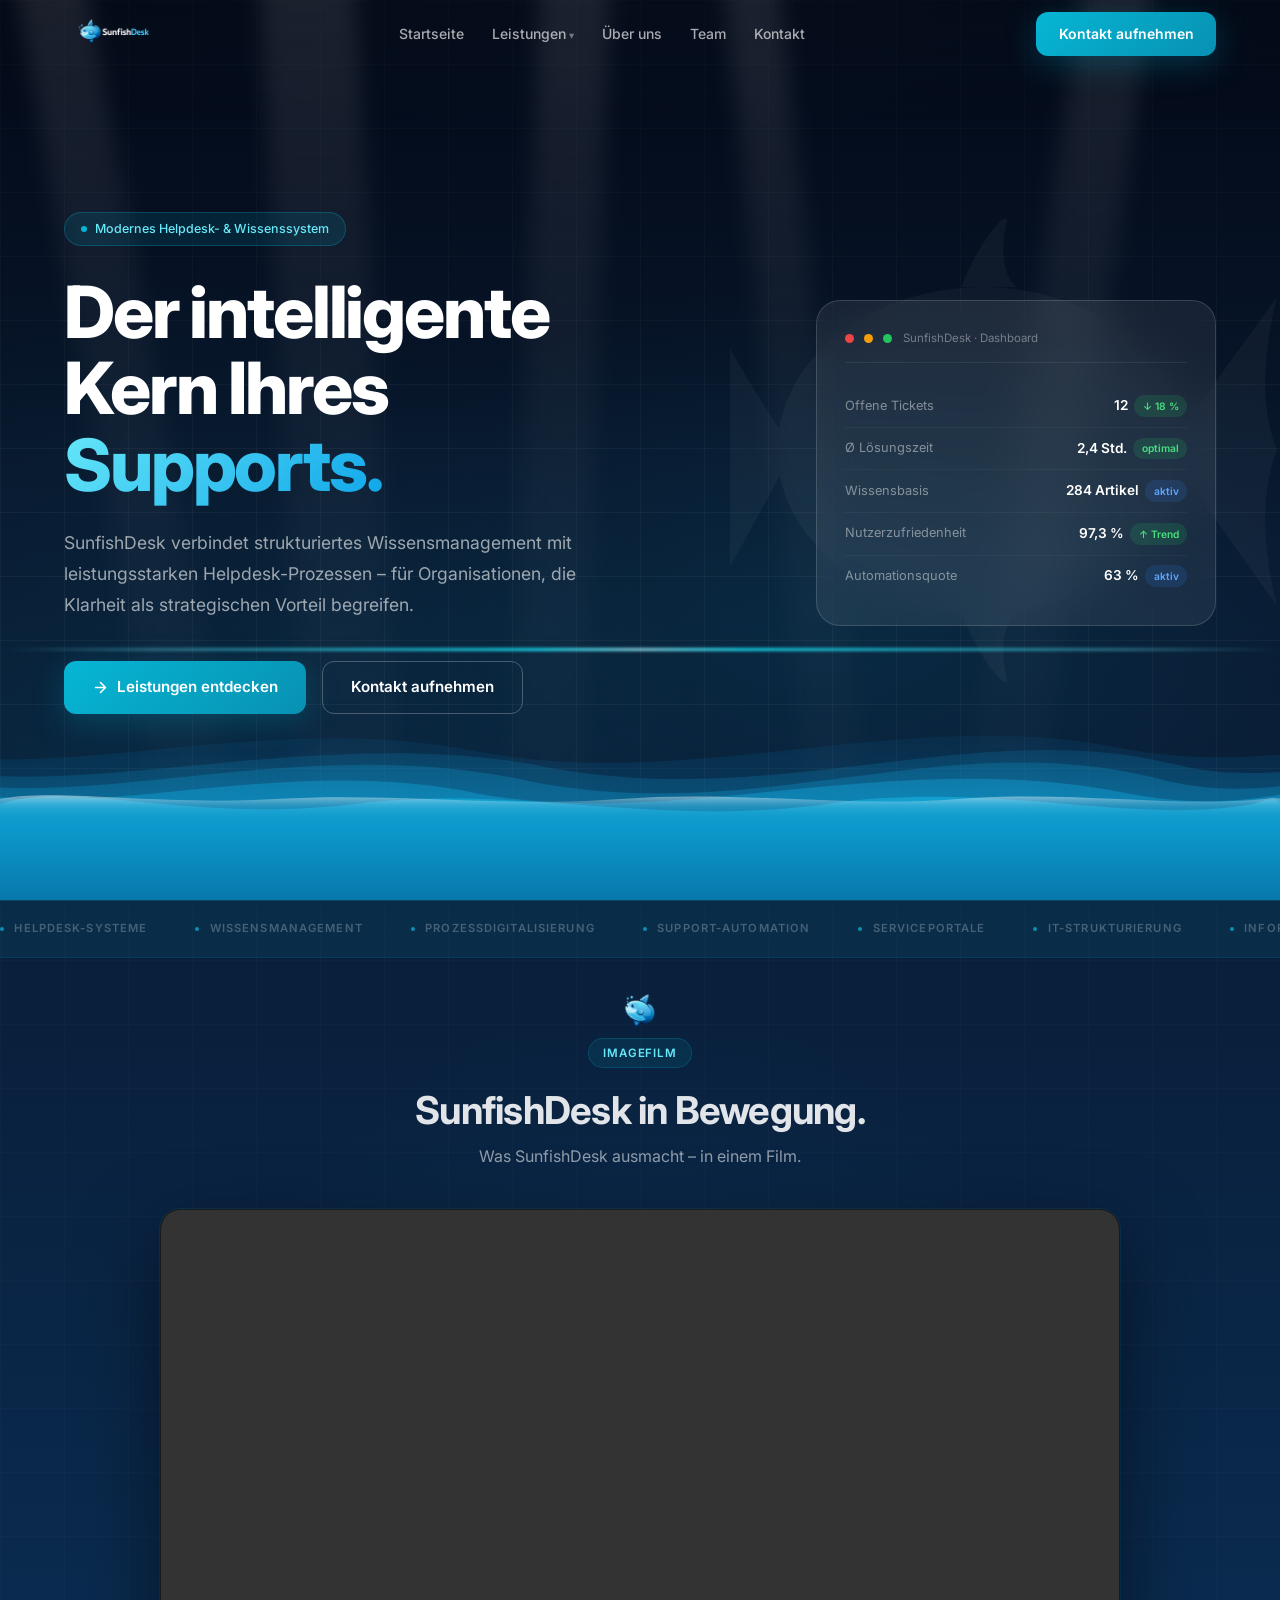
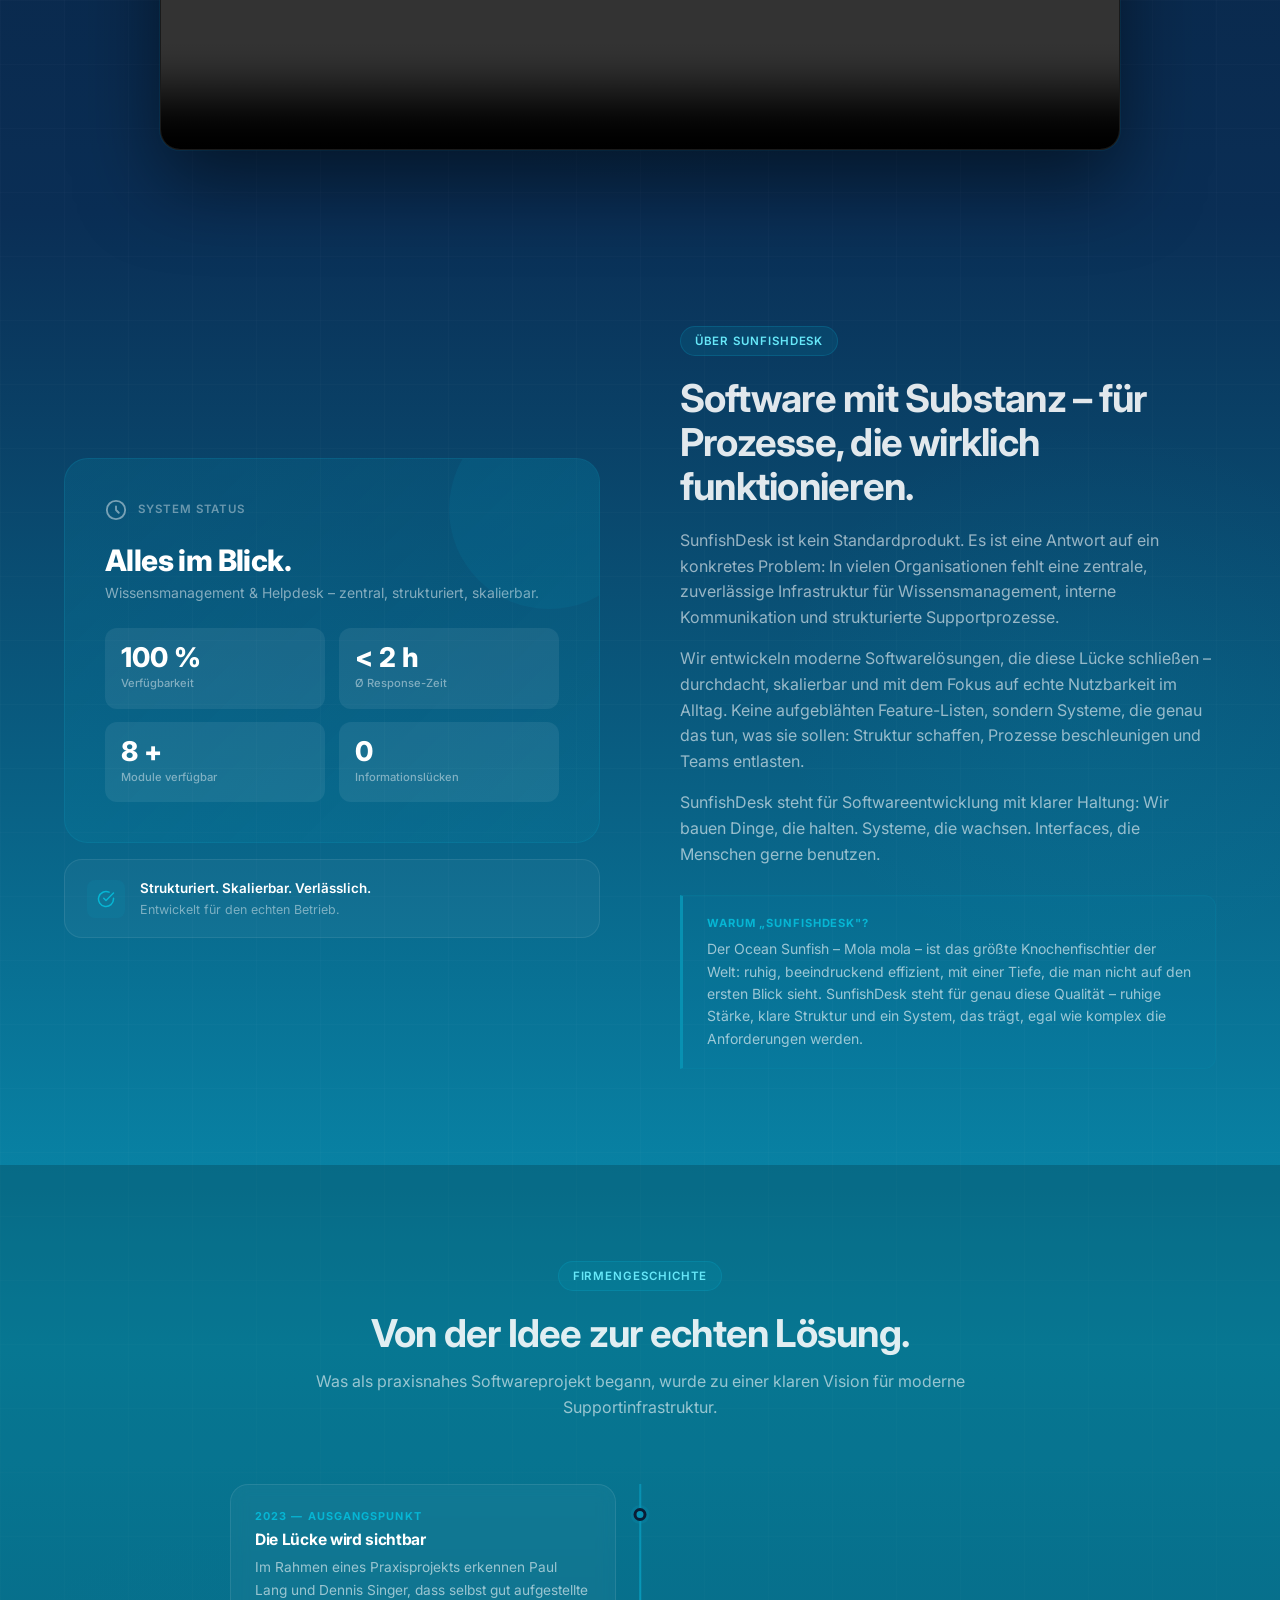
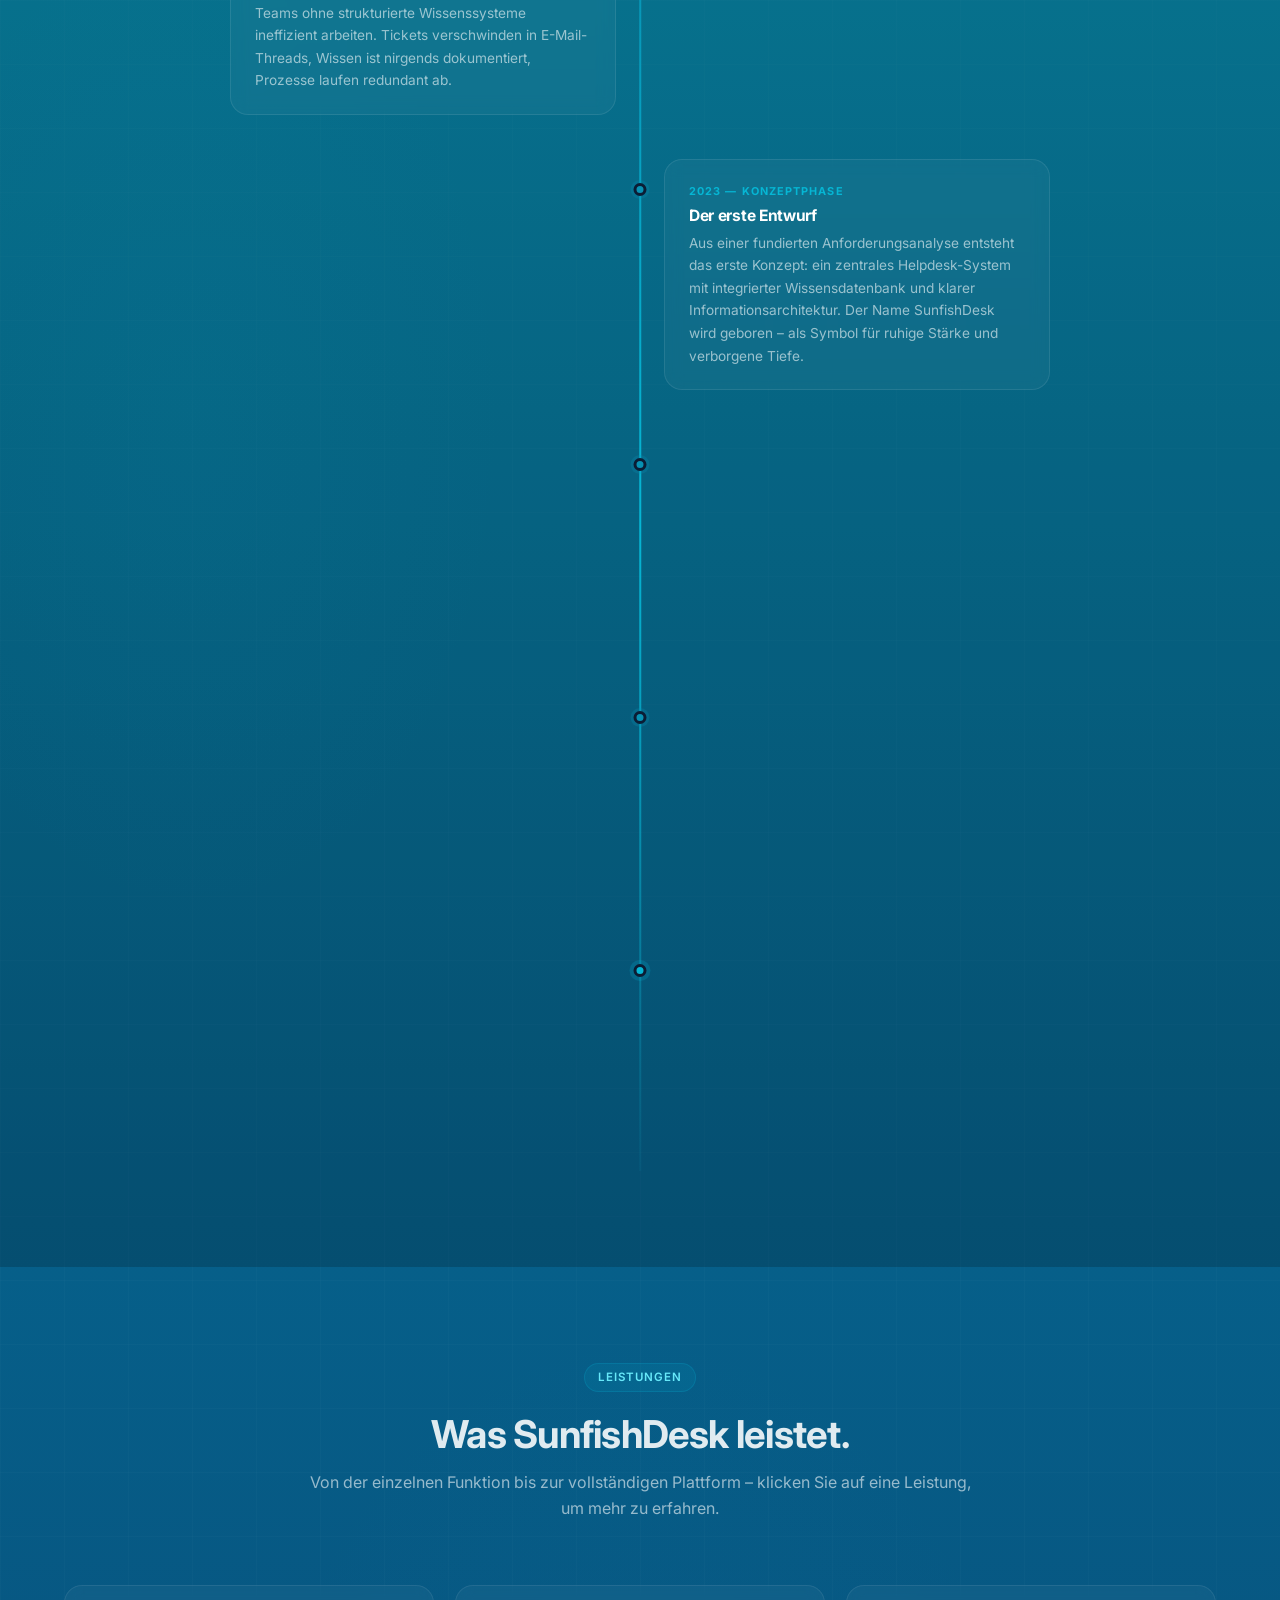
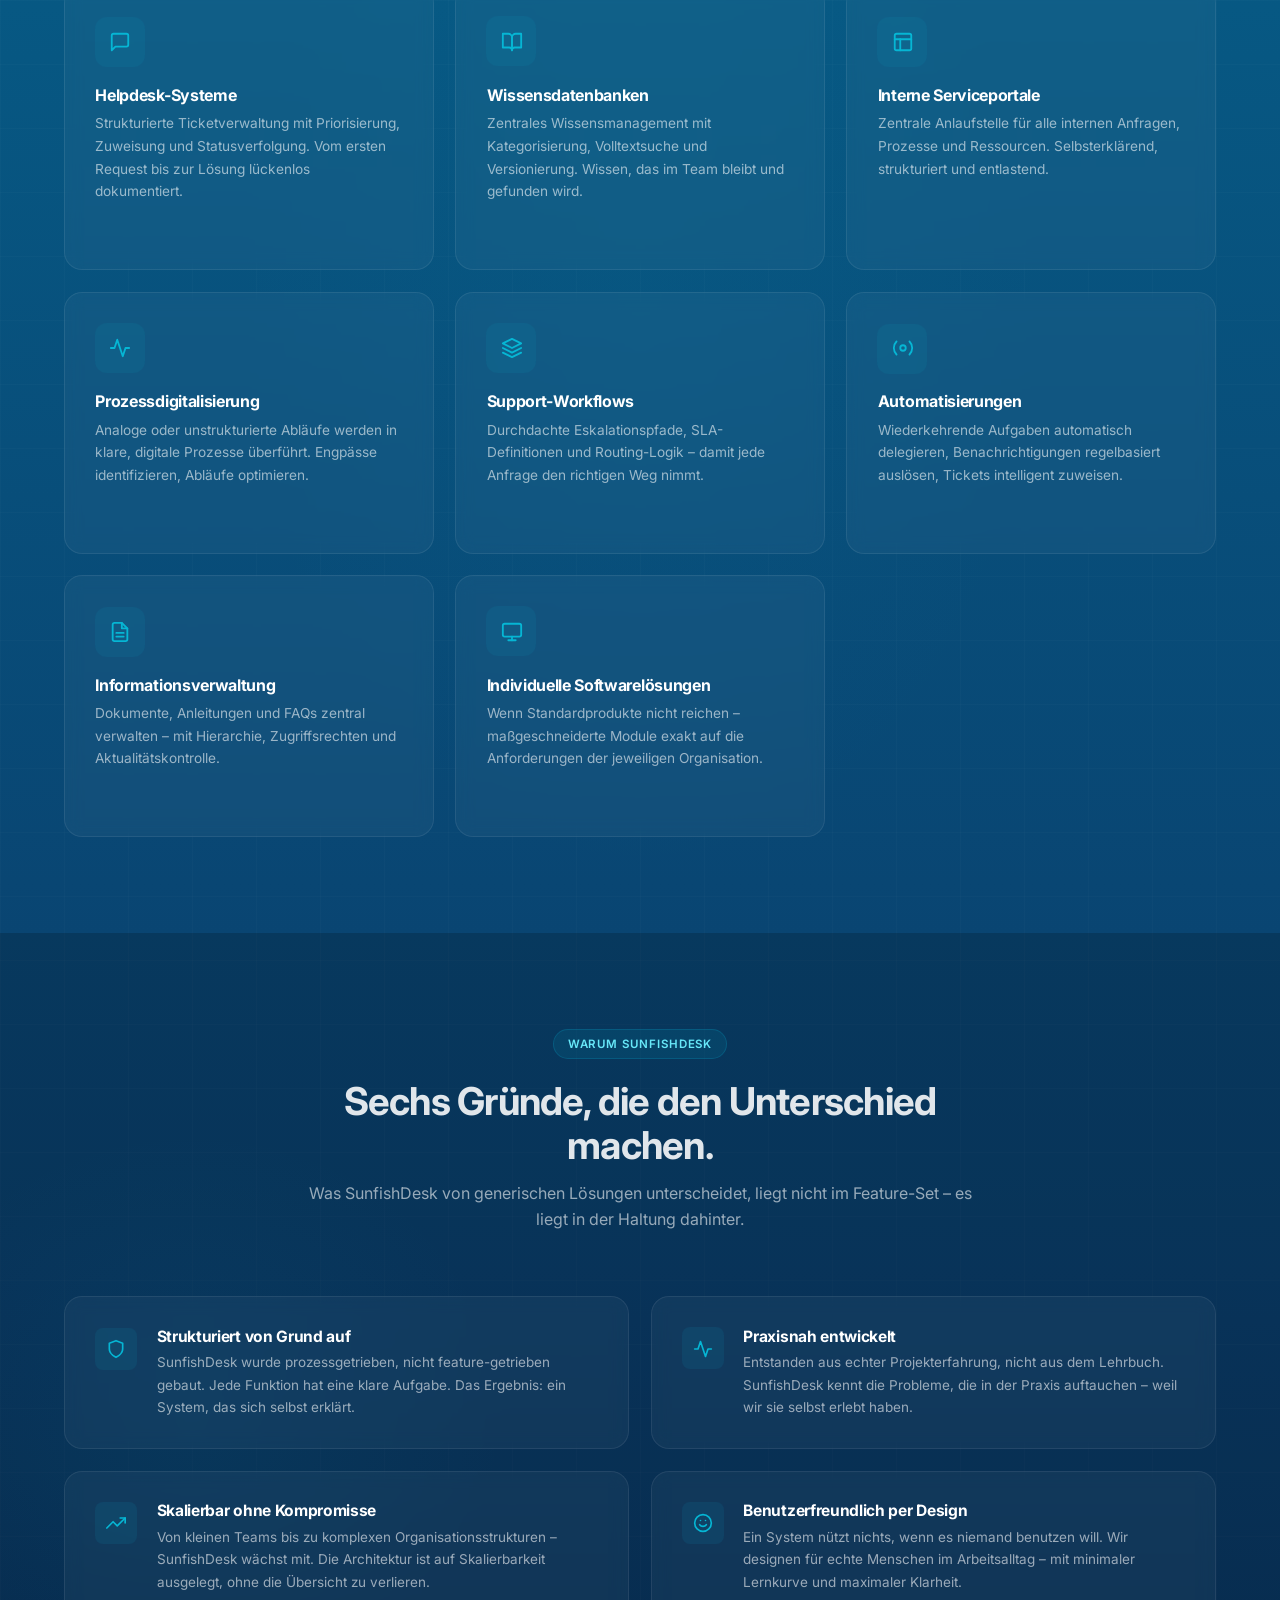
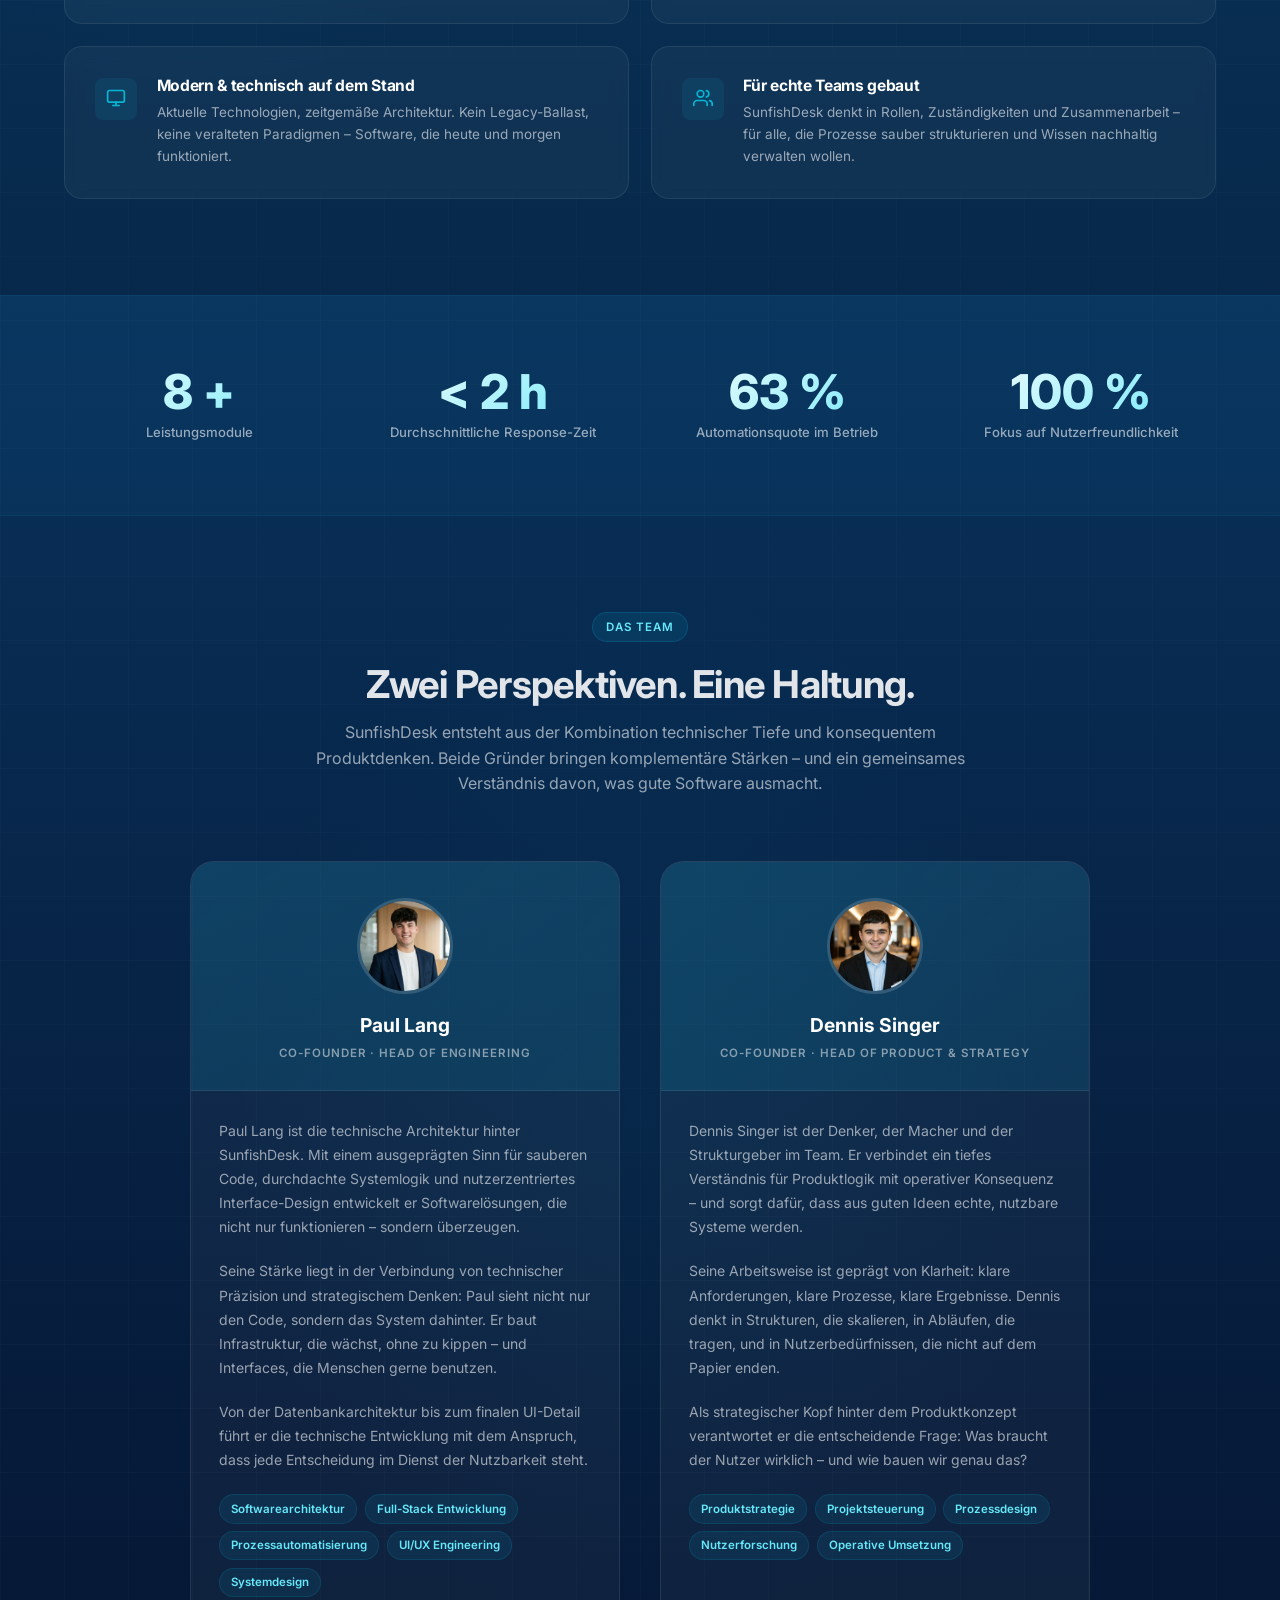
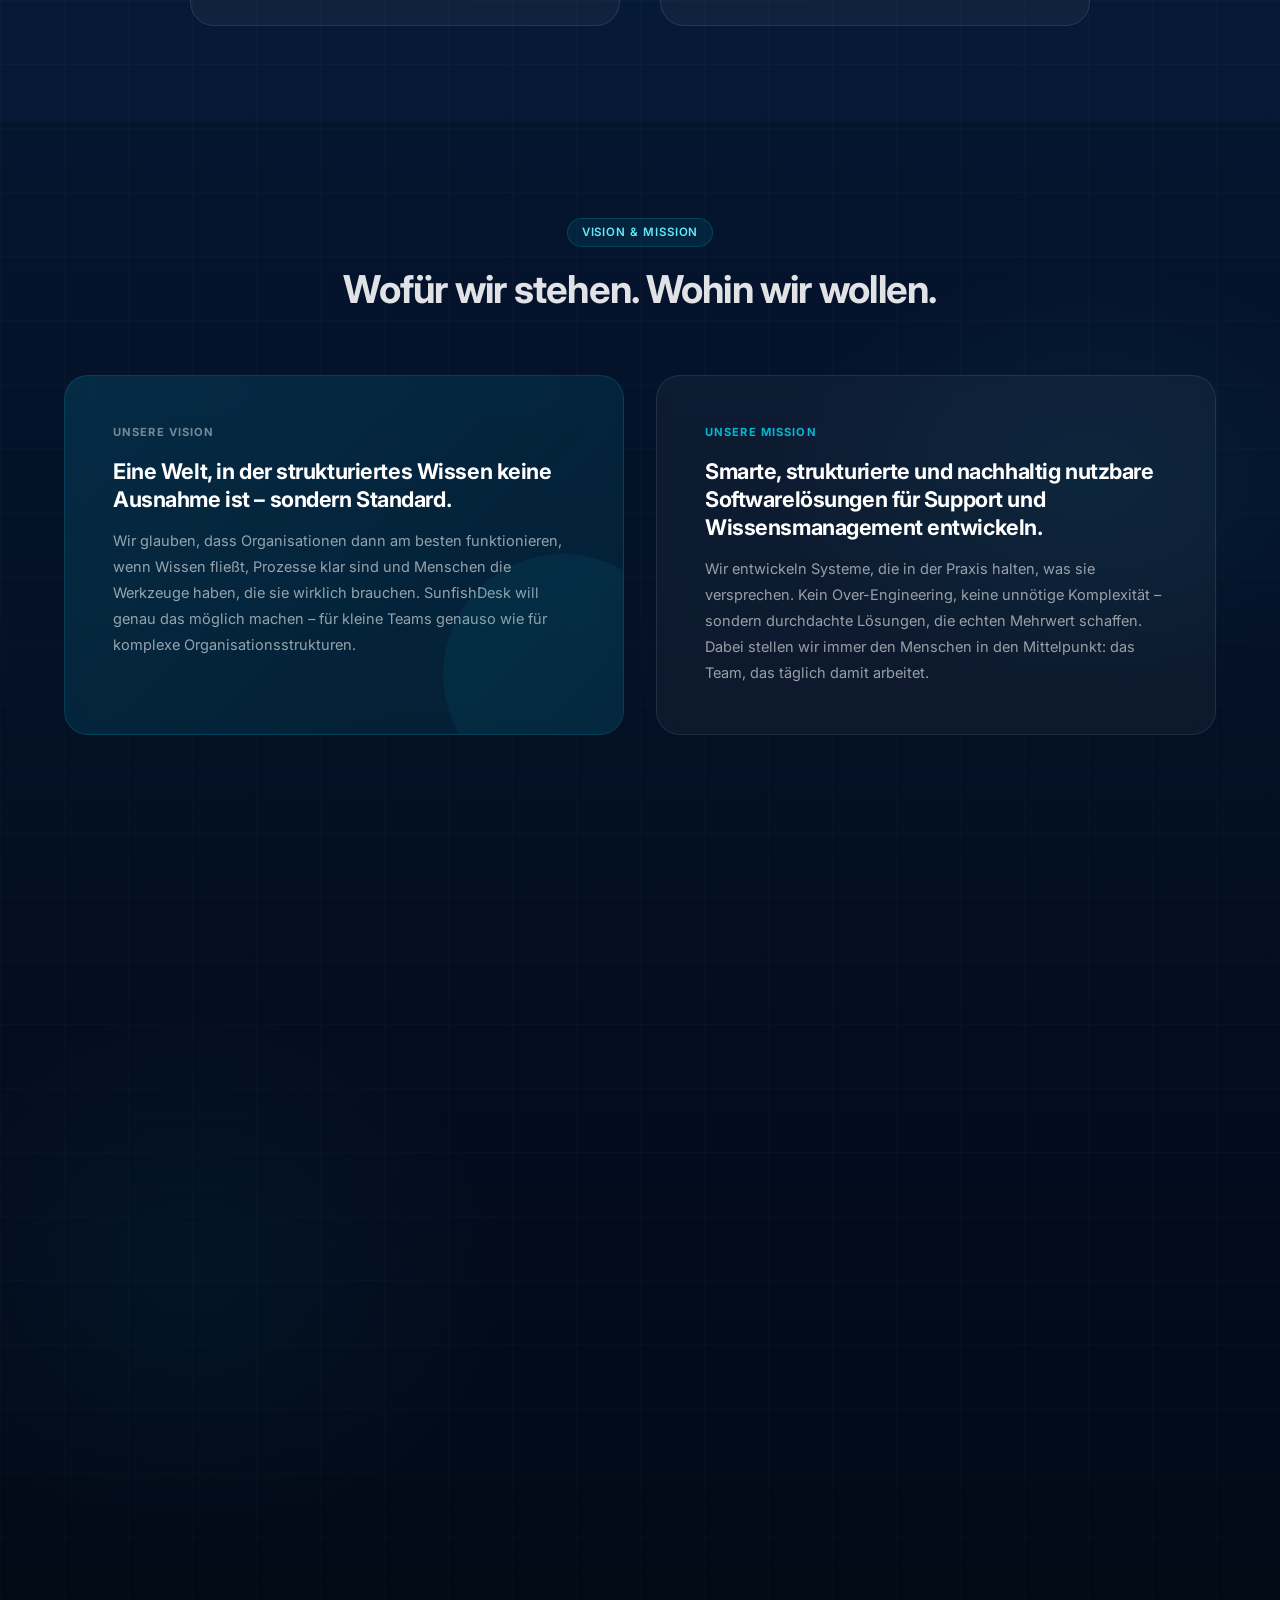
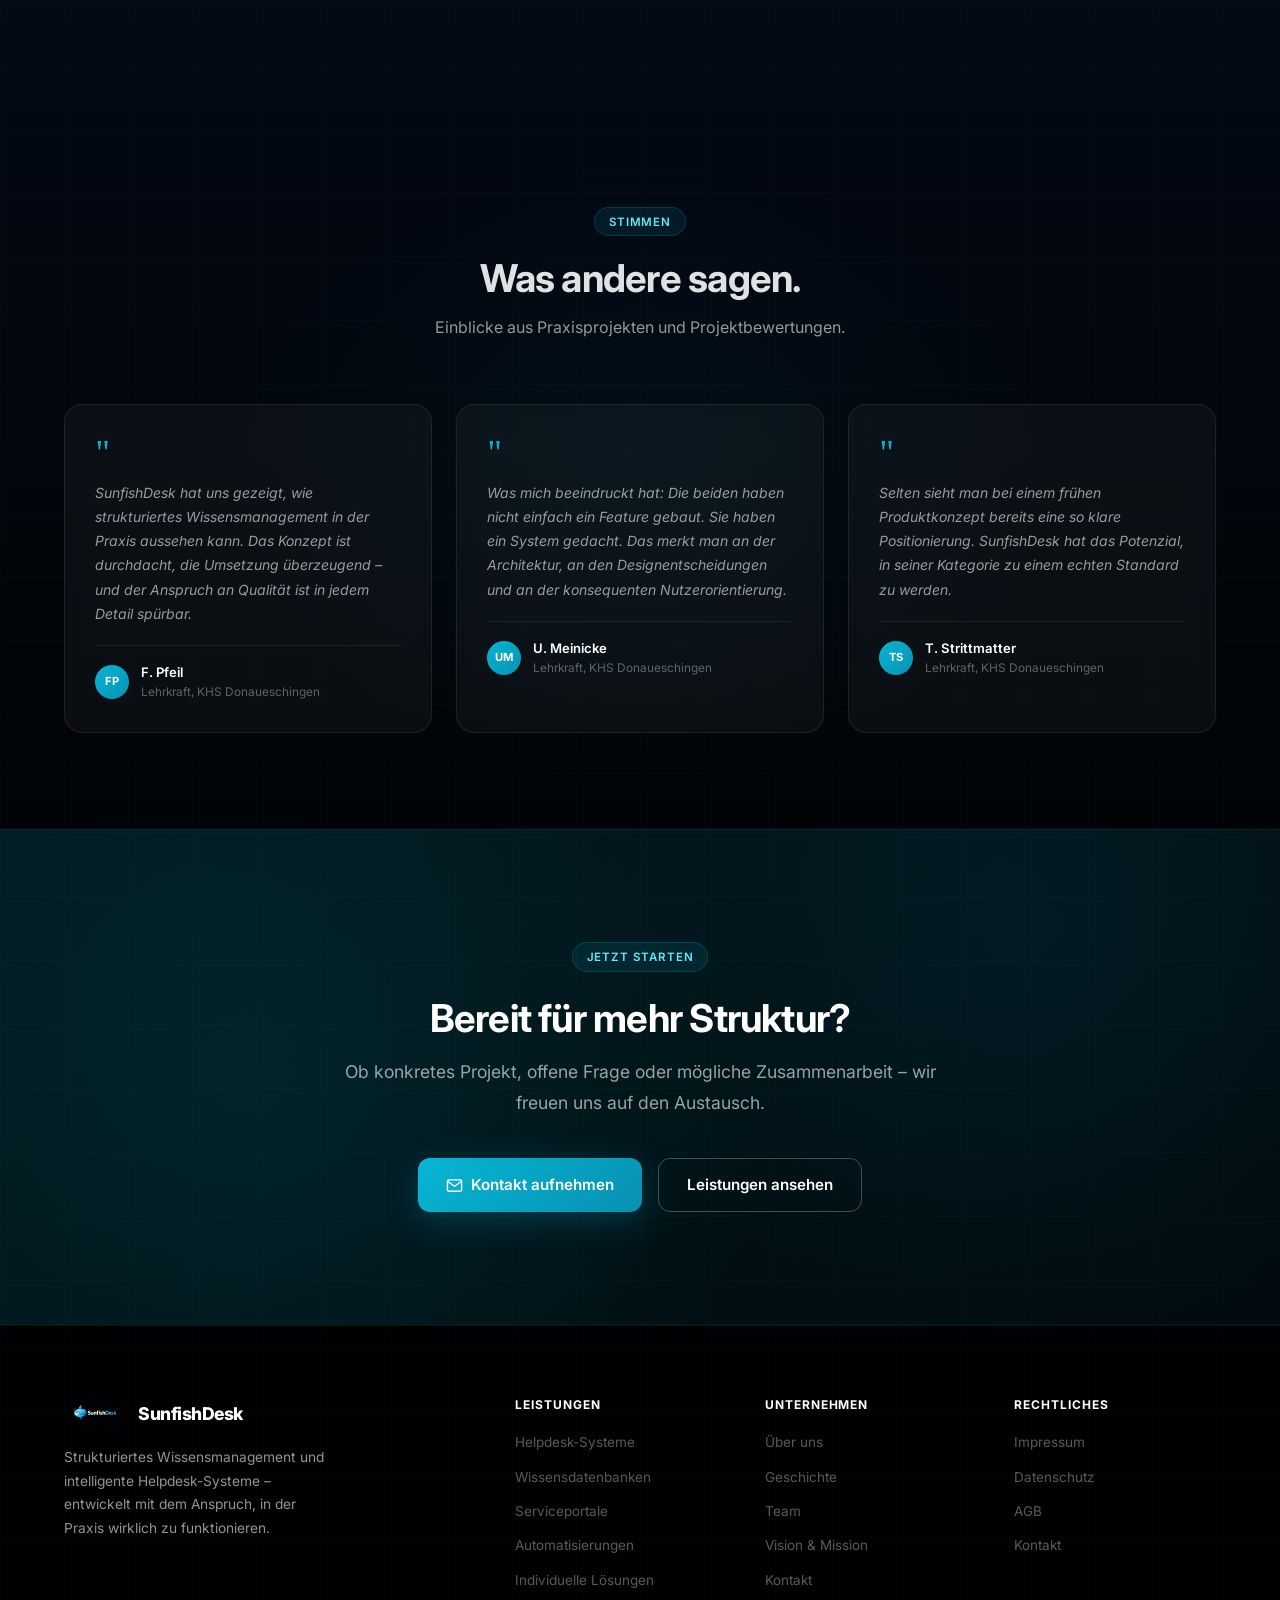
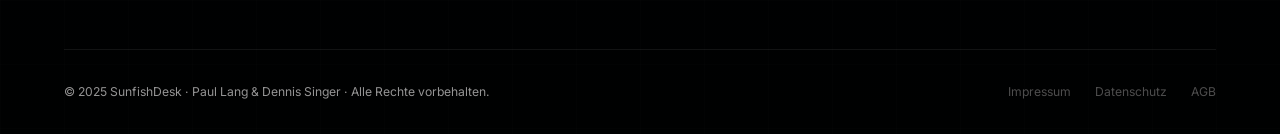
==== commit a7f43a2e: "Fish cursor: restrict movement to underwater zone - Fish only follows cursor when mouseY > waterline" ====
--- a/index.html
+++ b/index.html
@@ -34,10 +34,42 @@
   mouseY = e.clientY;
 });
 
+// Gibt die Y-Position der Wasseroberfläche zurück (Oberkante des Elements)
+function getWaterlineY() {
+  const surface = document.querySelector(".ocean-surface-waves");
+  if (!surface) return 0;
+  return surface.getBoundingClientRect().top;
+}
+
 function animate() {
-  // Langsames Folgen
-  currentX += (mouseX - currentX) * speed;
-  currentY += (mouseY - currentY) * speed;
+  const waterlineY = getWaterlineY();
+
+  // Cursor ist unter Wasser → Fisch folgt dem Cursor
+  // Cursor ist über Wasser → Fisch driftet ruhig knapp unter der Oberfläche
+  const cursorUnderwater = mouseY > waterlineY;
+
+  // Zielposition bestimmen
+  // offsetY = -18, swimY max ±14 → Fisch-Oberkante ≈ currentY - 32 px
+  // Mindest-currentY so wählen, dass der Fisch nie über die Wasseroberfläche ragt
+  const minCurrentY = waterlineY + 35;
+
+  let targetX, targetY;
+  if (cursorUnderwater) {
+    targetX = mouseX;
+    targetY = mouseY;
+  } else {
+    // Fisch bleibt ruhig knapp unter der Oberfläche,
+    // folgt der Maus aber horizontal (wirkt natürlich/neugierig)
+    targetX = mouseX;
+    targetY = waterlineY + 80;
+  }
+
+  // Langsames Folgen (gleiche Geschwindigkeit wie bisher)
+  currentX += (targetX - currentX) * speed;
+  currentY += (targetY - currentY) * speed;
+
+  // Fisch darf nie über die Wasseroberfläche steigen
+  if (currentY < minCurrentY) currentY = minCurrentY;
 
   // Deutliche Schwimmbewegung
   const swimY = Math.sin(Date.now() * 0.006) * 14;
@@ -45,32 +77,32 @@
 
   // Bild wechseln, je nachdem auf welcher Seite der Fisch ist
   // Fisch links vom Cursor -> soll nach rechts schauen -> cursor_right.png
-  if (currentX < mouseX && facing !== "right") {
+  if (currentX < targetX && facing !== "right") {
     fish.style.backgroundImage = "url('assets/img/cursor_right.png')";
     facing = "right";
   }
 
   // Fisch rechts vom Cursor -> soll nach links schauen -> cursor.png
-  if (currentX >= mouseX && facing !== "left") {
+  if (currentX >= targetX && facing !== "left") {
     fish.style.backgroundImage = "url('assets/img/cursor.png')";
     facing = "left";
   }
 
   // Leichte Neigung nach oben / unten
-const dxToCursor = mouseX - currentX;
-const dyToCursor = mouseY - currentY;
-
-// Neigung abhängig von der Mausposition relativ zum Fisch
-let tilt = Math.atan2(dyToCursor, Math.abs(dxToCursor)) * (180 / Math.PI);
-
-// Maximalwinkel begrenzen
-if (tilt > 22) tilt = 22;
-if (tilt < -22) tilt = -22;
-
-// Wenn Fisch nach links schaut, muss die Rotation gespiegelt werden
-if (facing === "left") {
-  tilt = -tilt;
-}
+  const dxToCursor = targetX - currentX;
+  const dyToCursor = targetY - currentY;
+
+  // Neigung abhängig von der Mausposition relativ zum Fisch
+  let tilt = Math.atan2(dyToCursor, Math.abs(dxToCursor)) * (180 / Math.PI);
+
+  // Maximalwinkel begrenzen
+  if (tilt > 22) tilt = 22;
+  if (tilt < -22) tilt = -22;
+
+  // Wenn Fisch nach links schaut, muss die Rotation gespiegelt werden
+  if (facing === "left") {
+    tilt = -tilt;
+  }
 
   const offsetX = -24;
   const offsetY = -18;
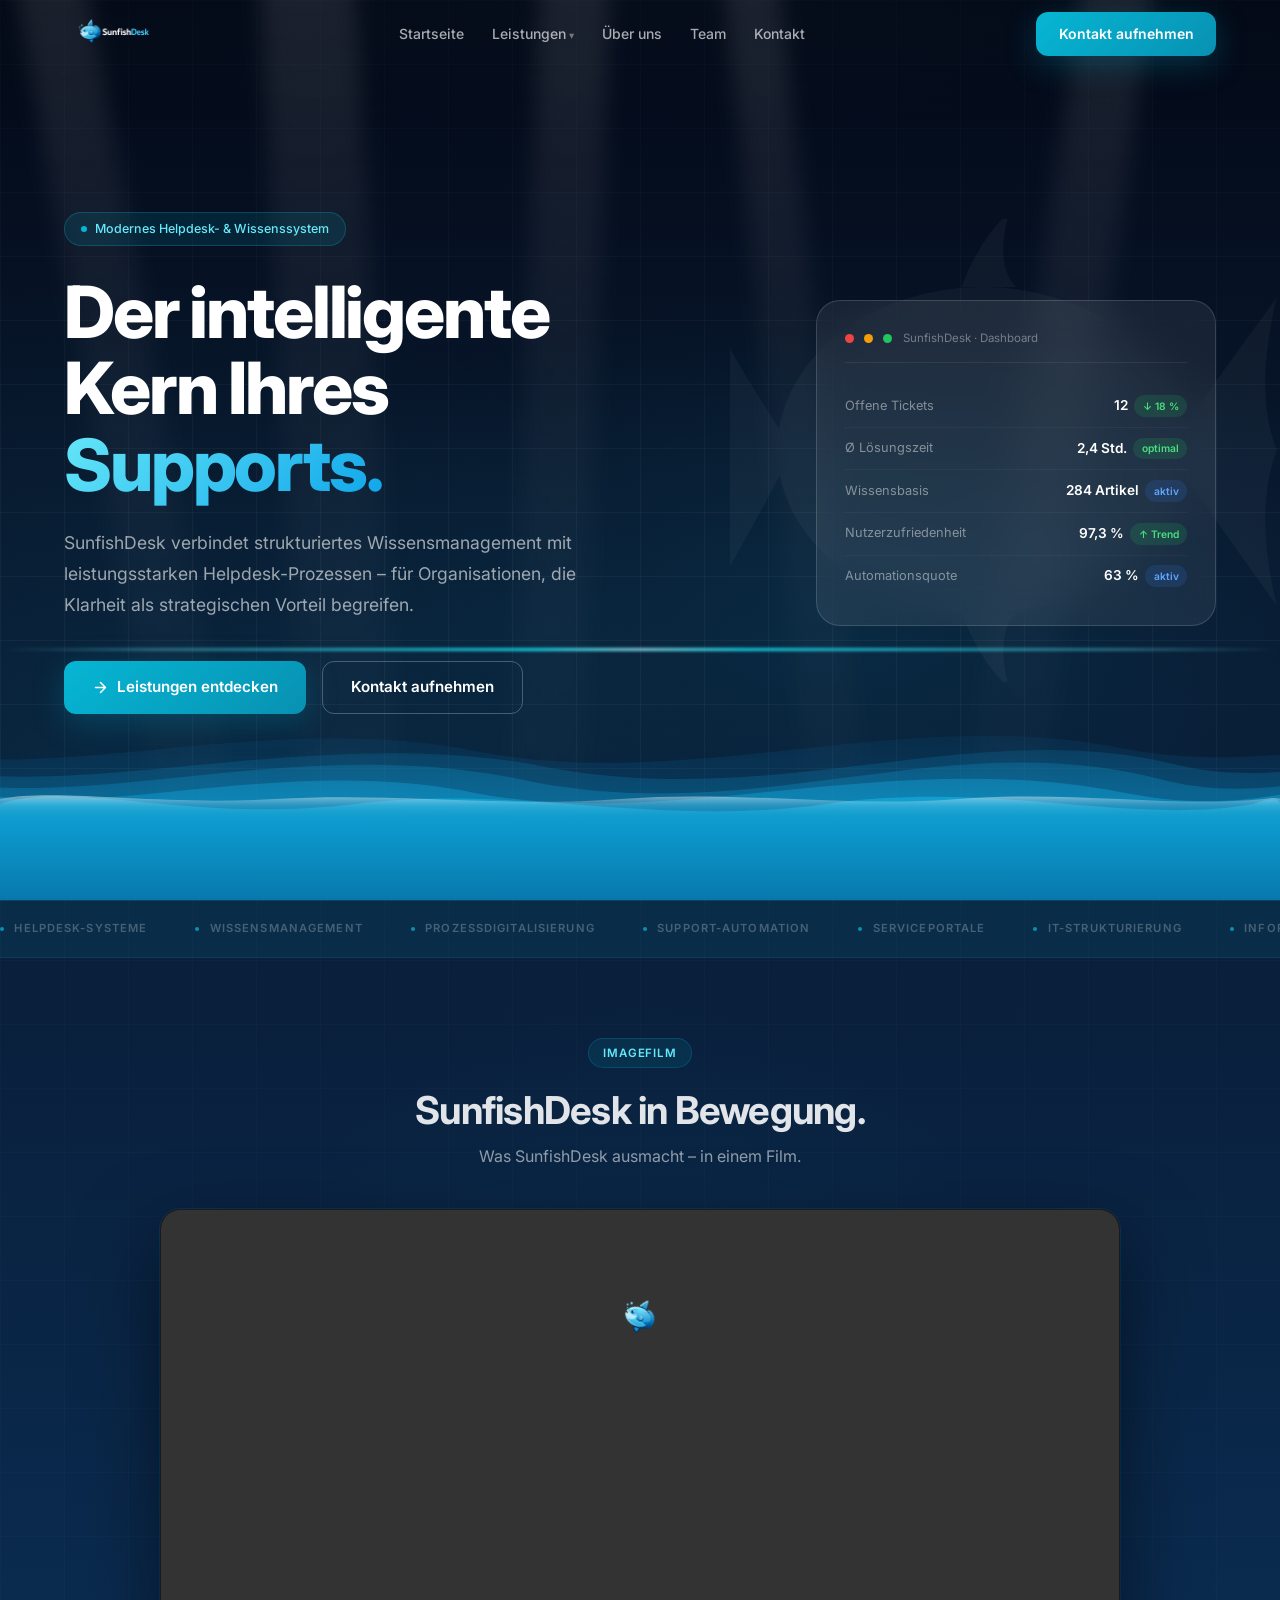
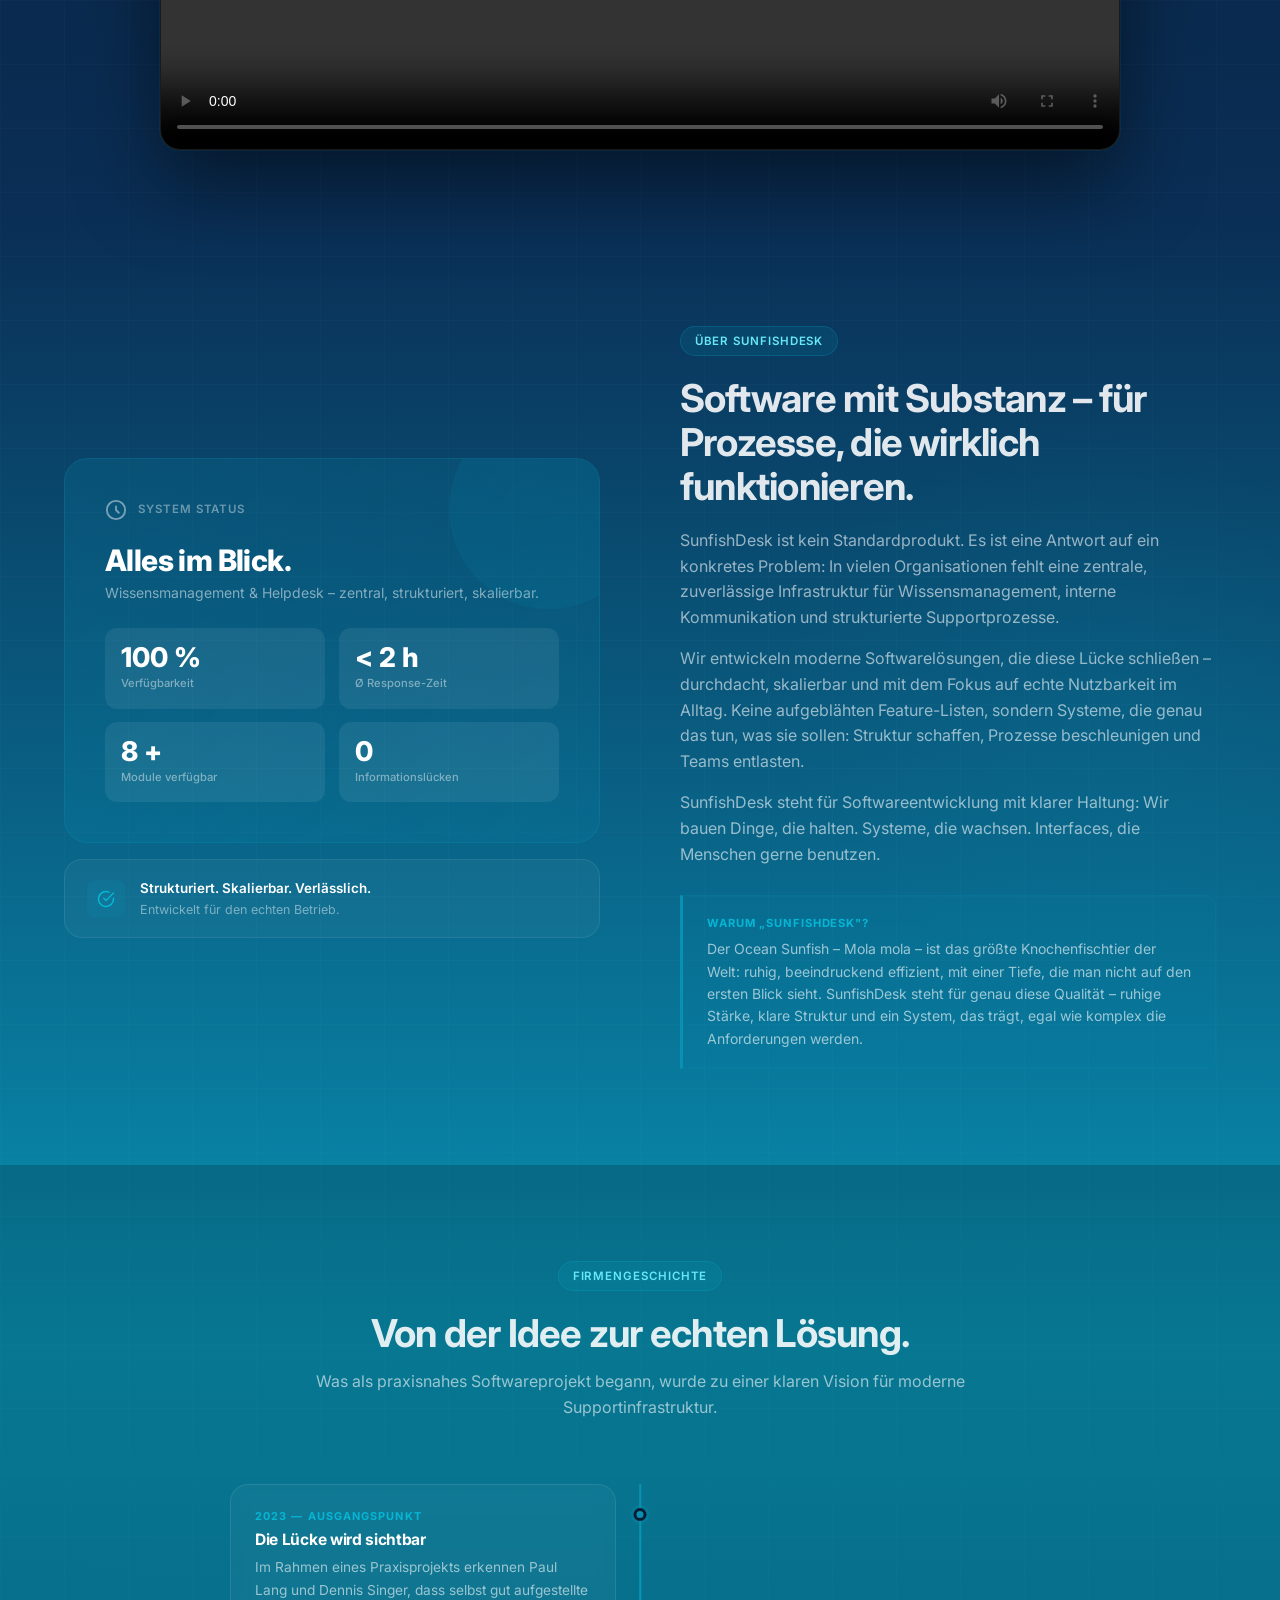
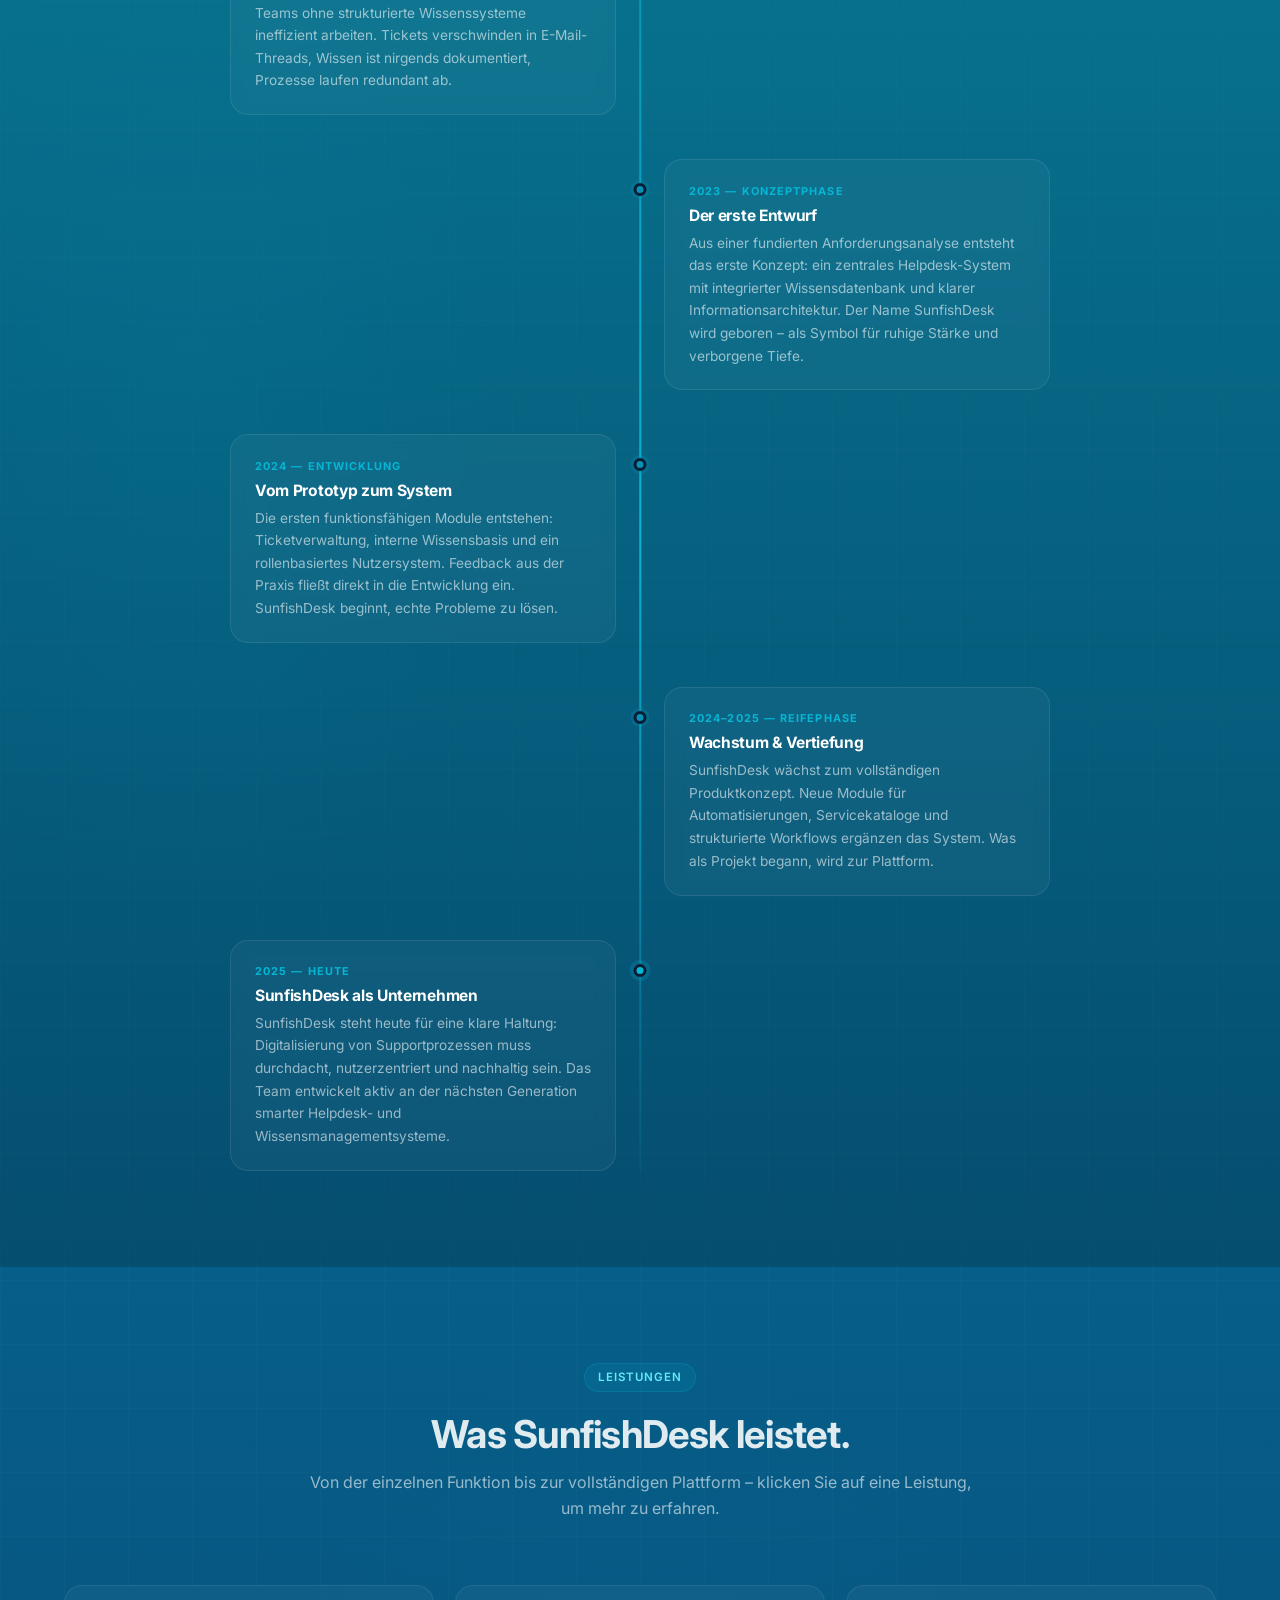
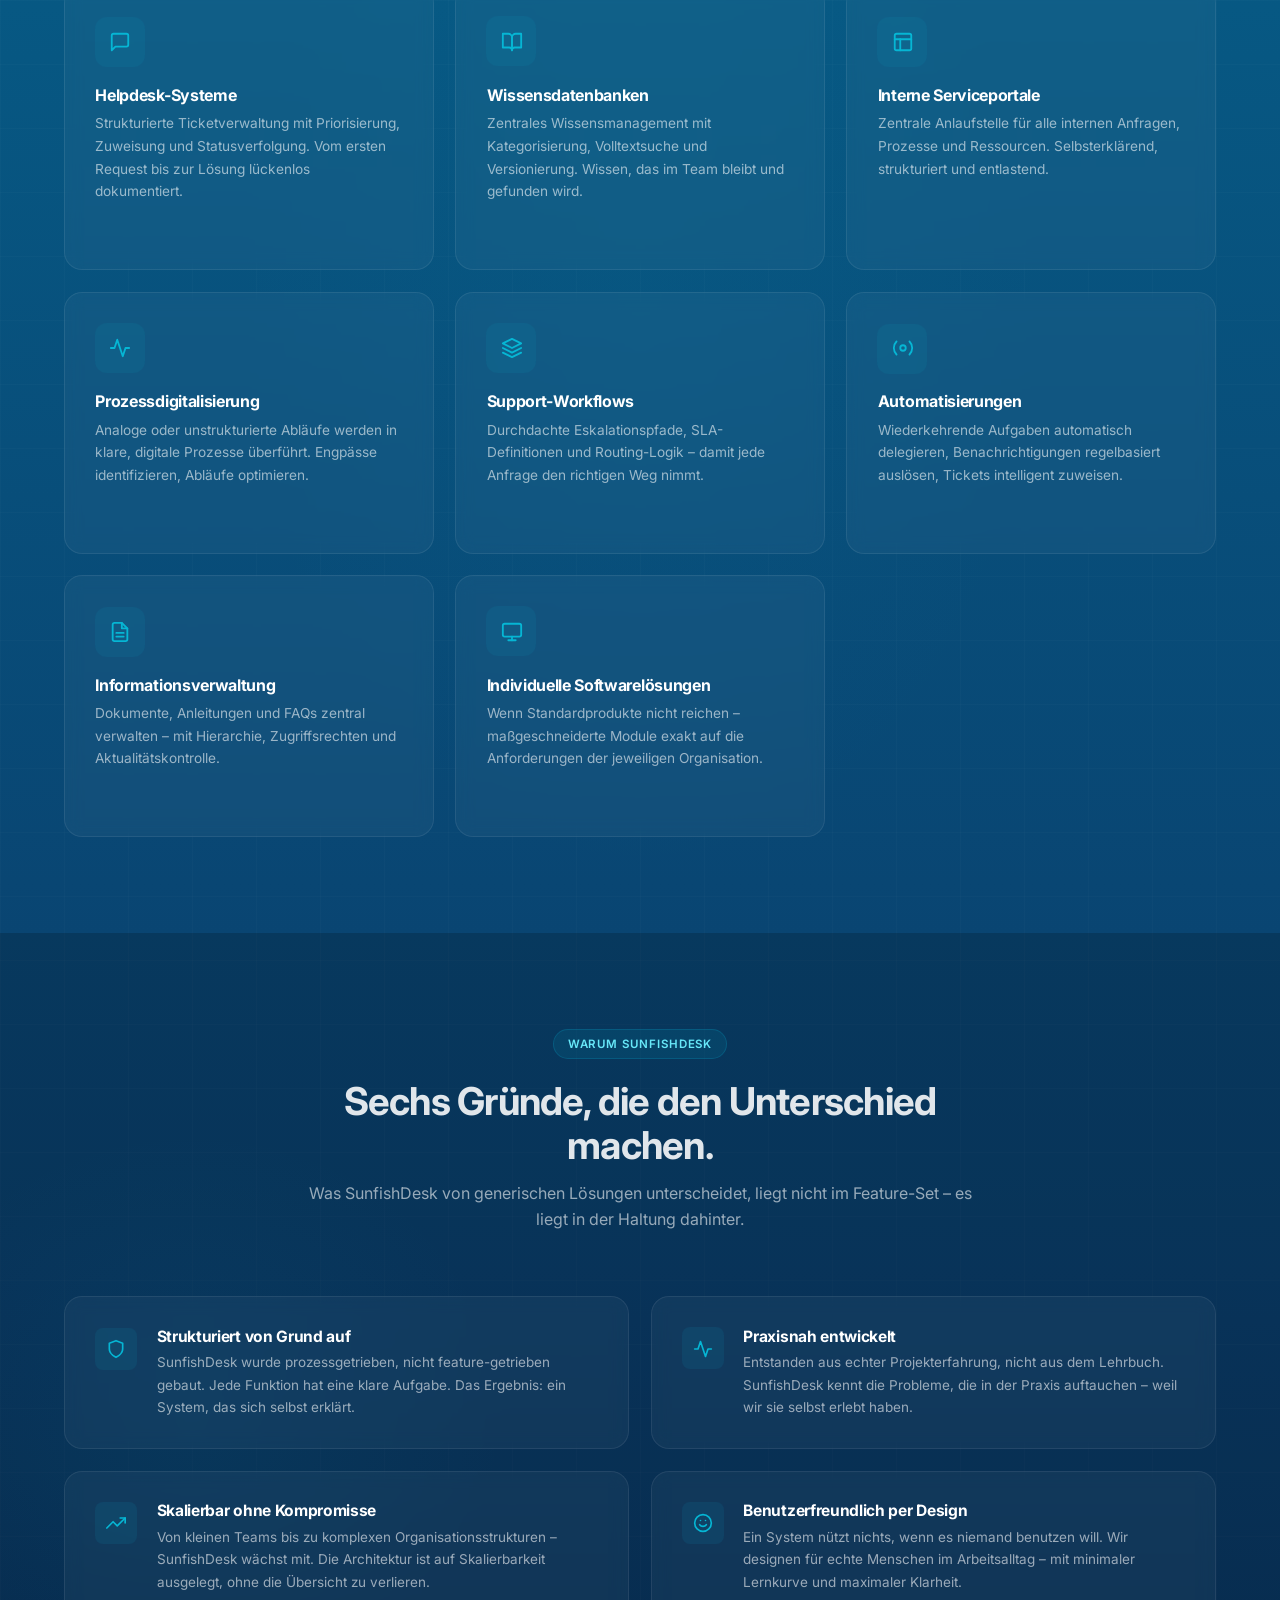
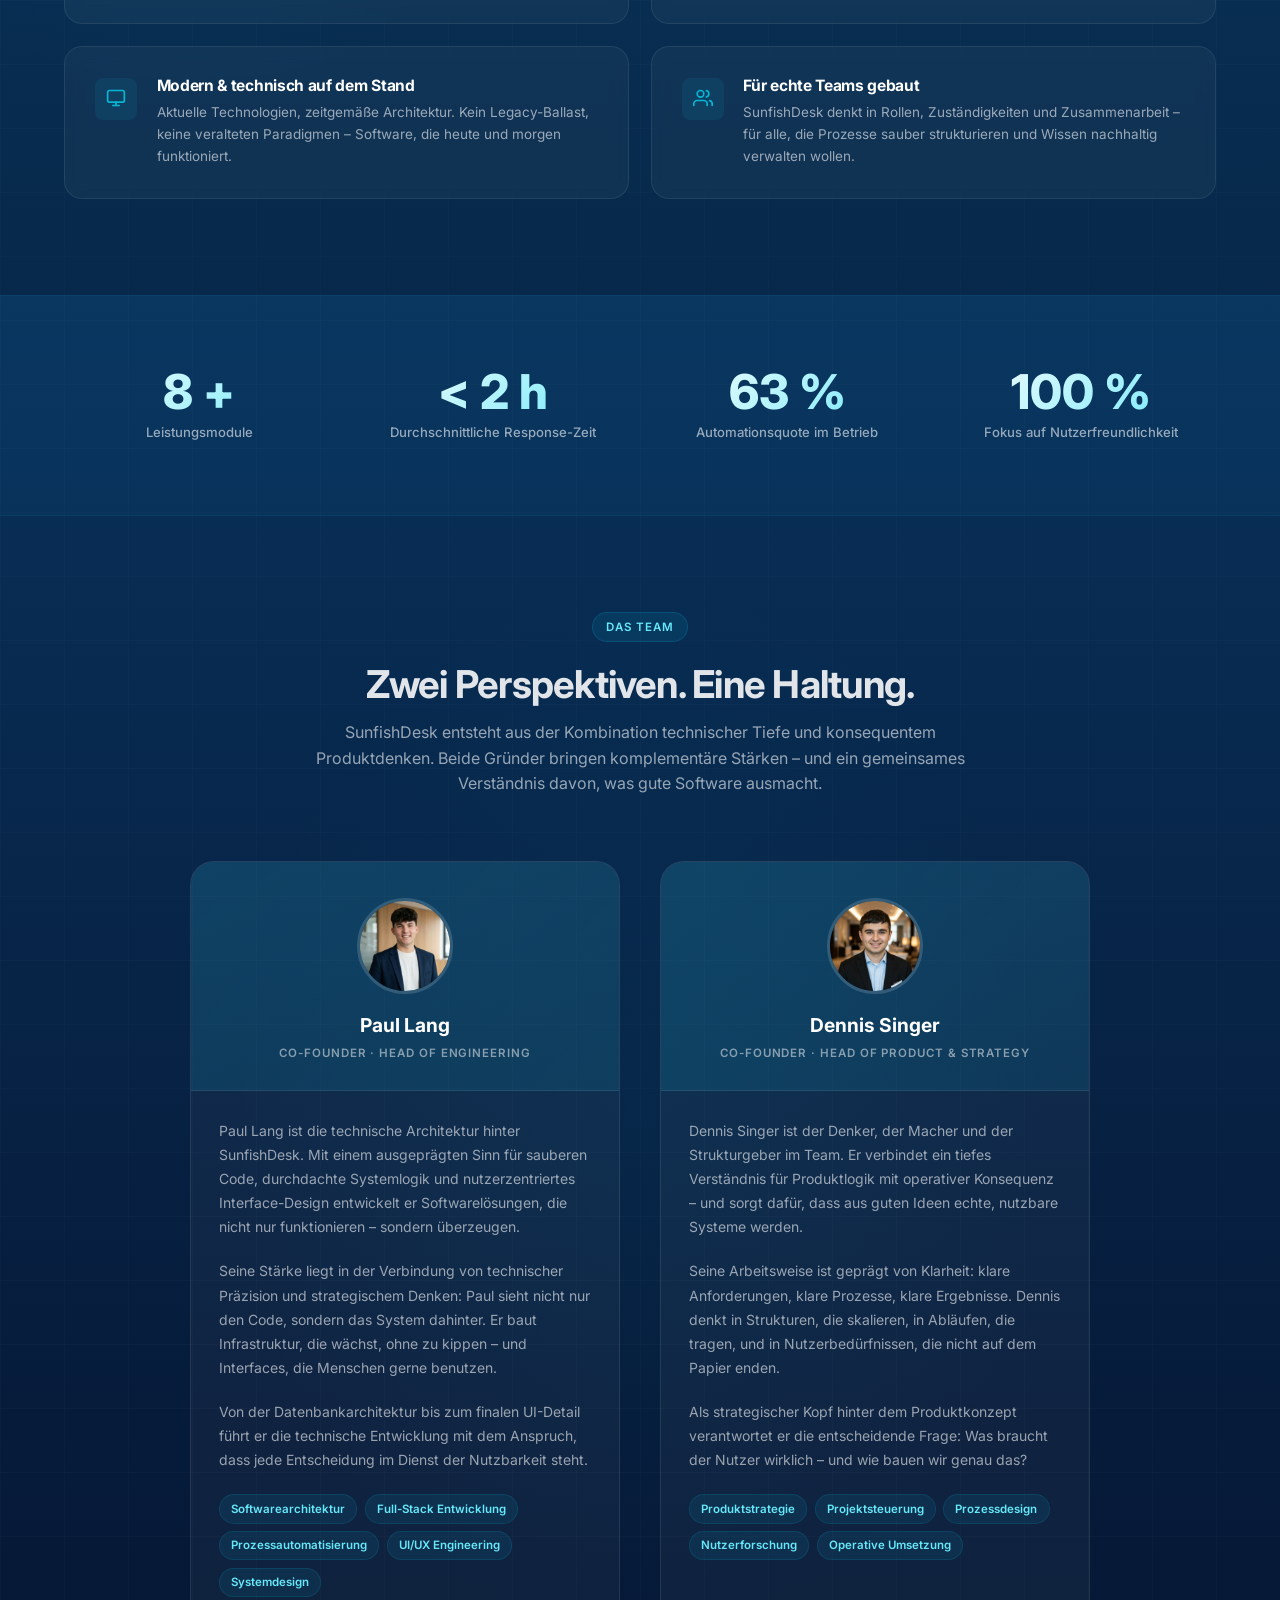
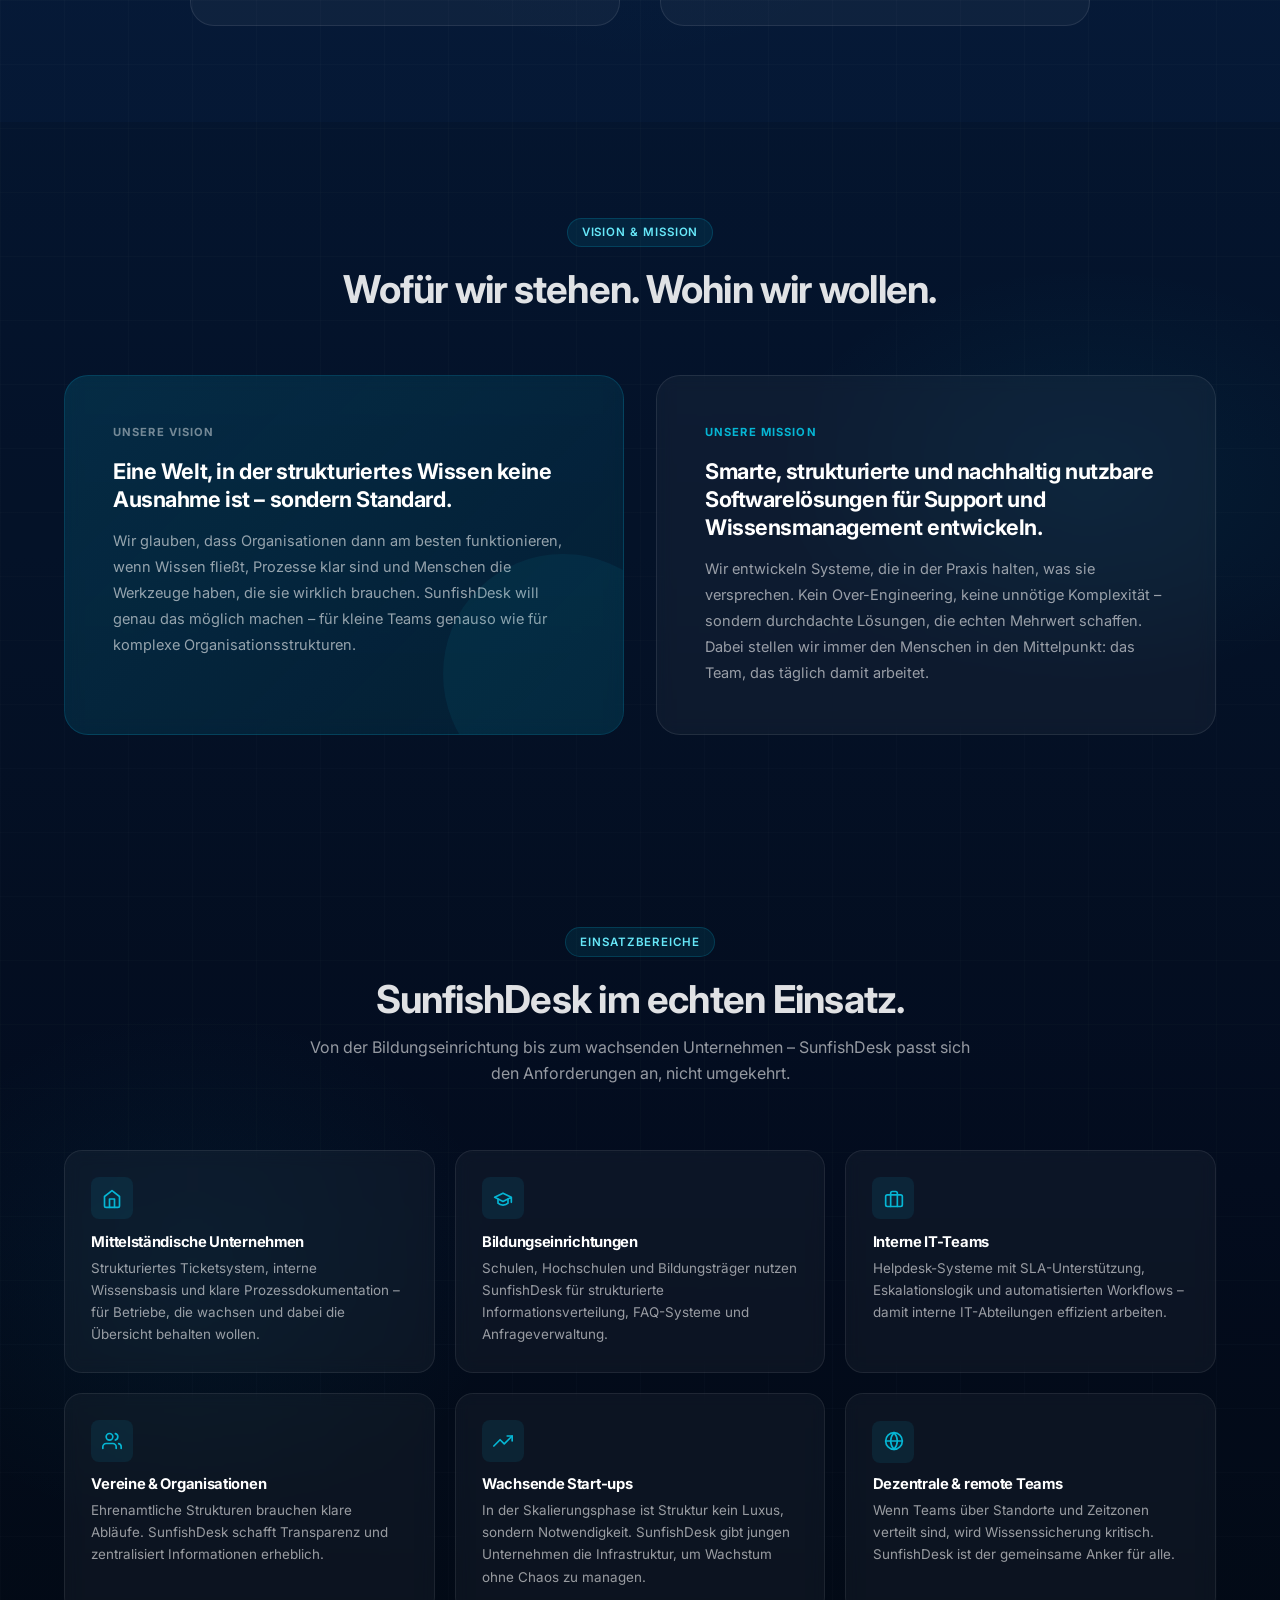
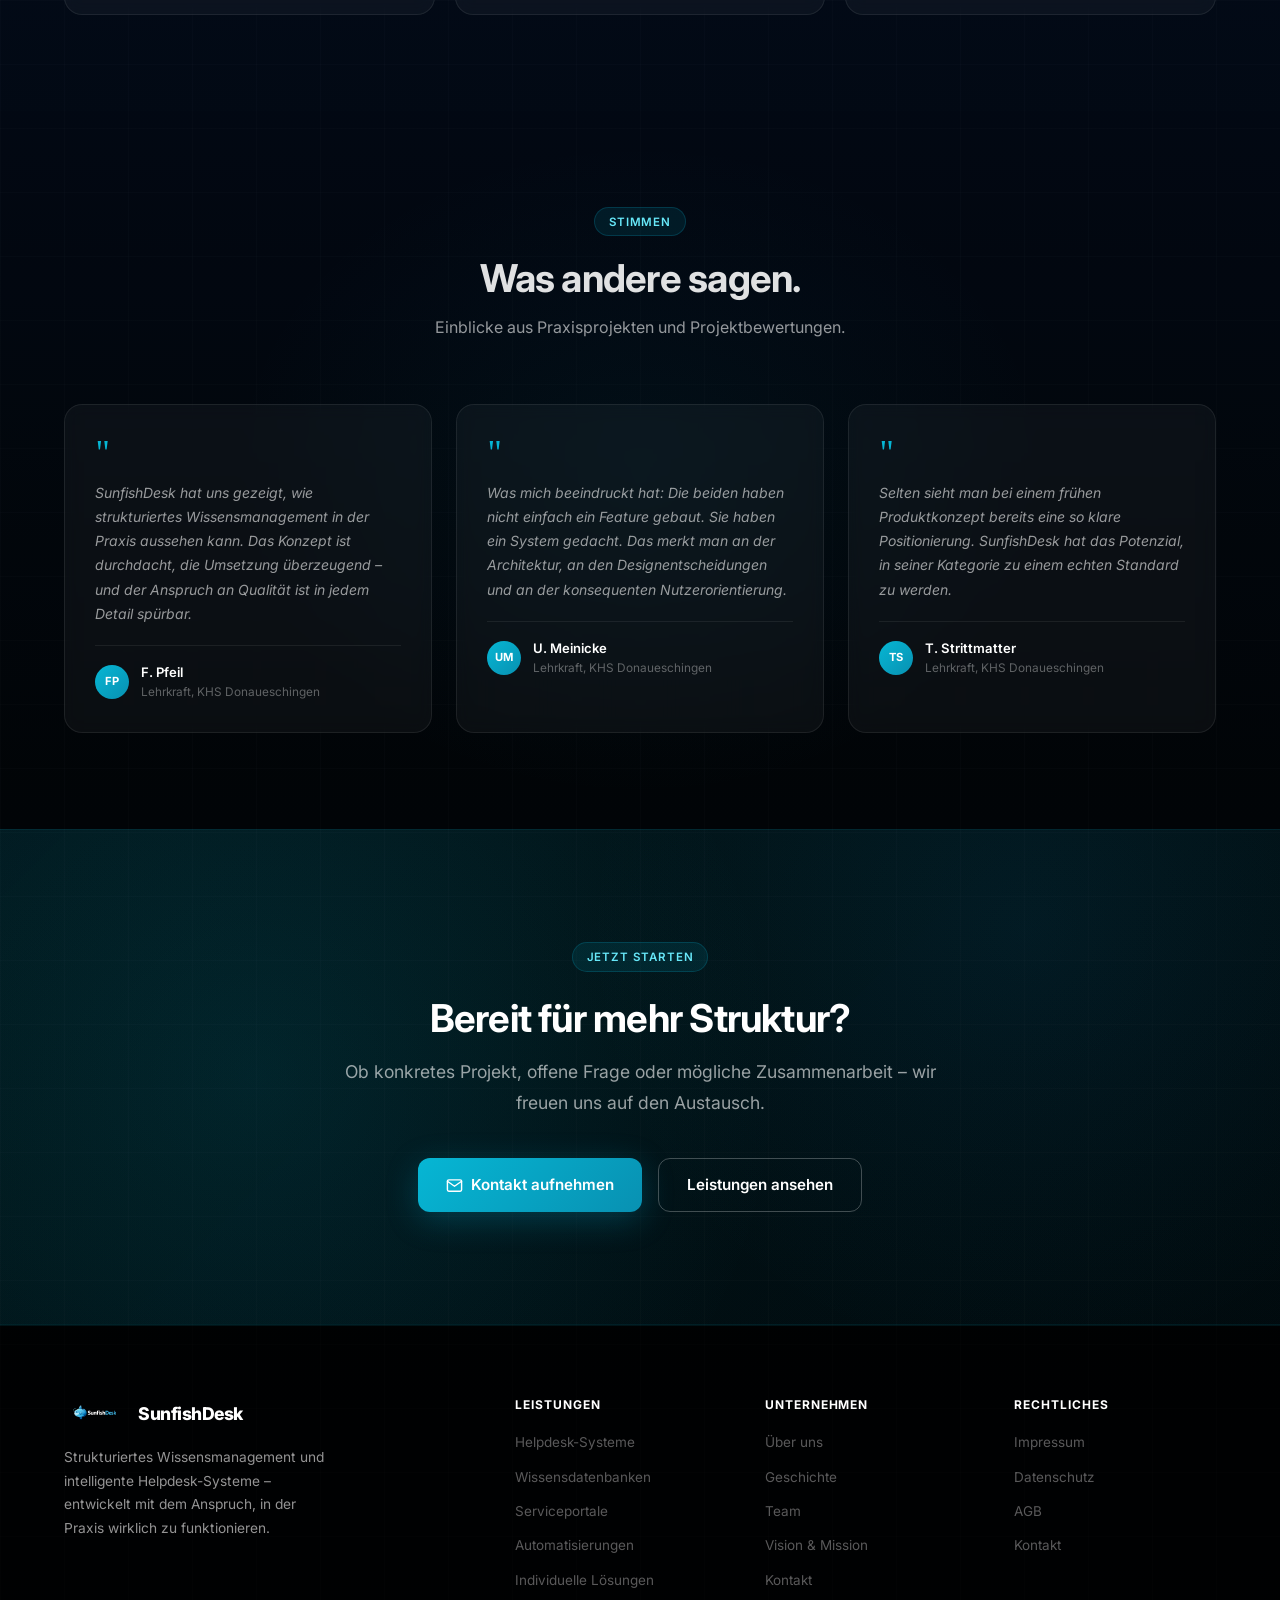
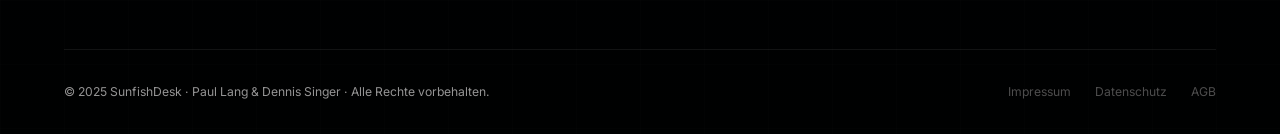
==== commit 92c38f14: "Fish cursor: use trust-bar bottom edge as waterline Replaced .ocean-surface-waves top with .trust-ba" ====
--- a/index.html
+++ b/index.html
@@ -34,11 +34,11 @@
   mouseY = e.clientY;
 });
 
-// Gibt die Y-Position der Wasseroberfläche zurück (Oberkante des Elements)
+// Gibt die Y-Position der Wasserlinie zurück (Unterkante des animierten Trust-Banners)
 function getWaterlineY() {
-  const surface = document.querySelector(".ocean-surface-waves");
+  const surface = document.querySelector(".trust-bar");
   if (!surface) return 0;
-  return surface.getBoundingClientRect().top;
+  return surface.getBoundingClientRect().bottom;
 }
 
 function animate() {
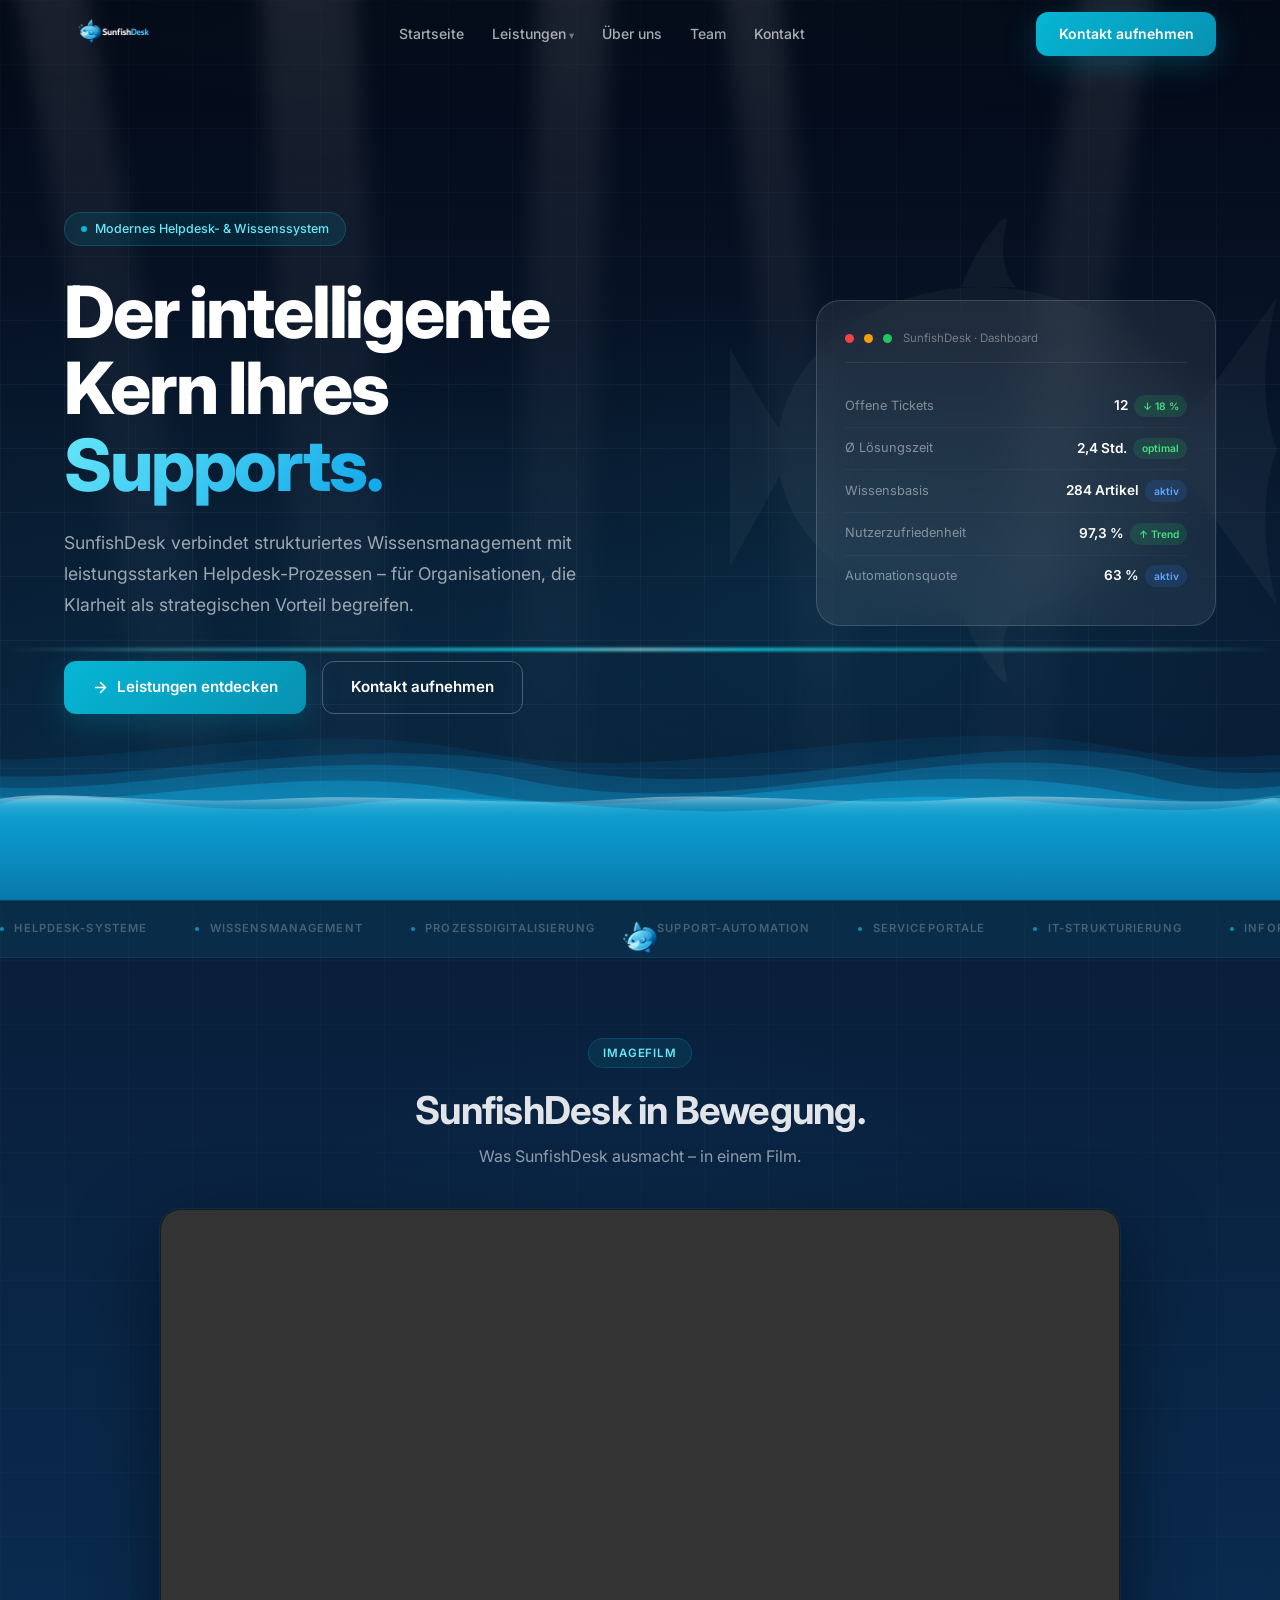
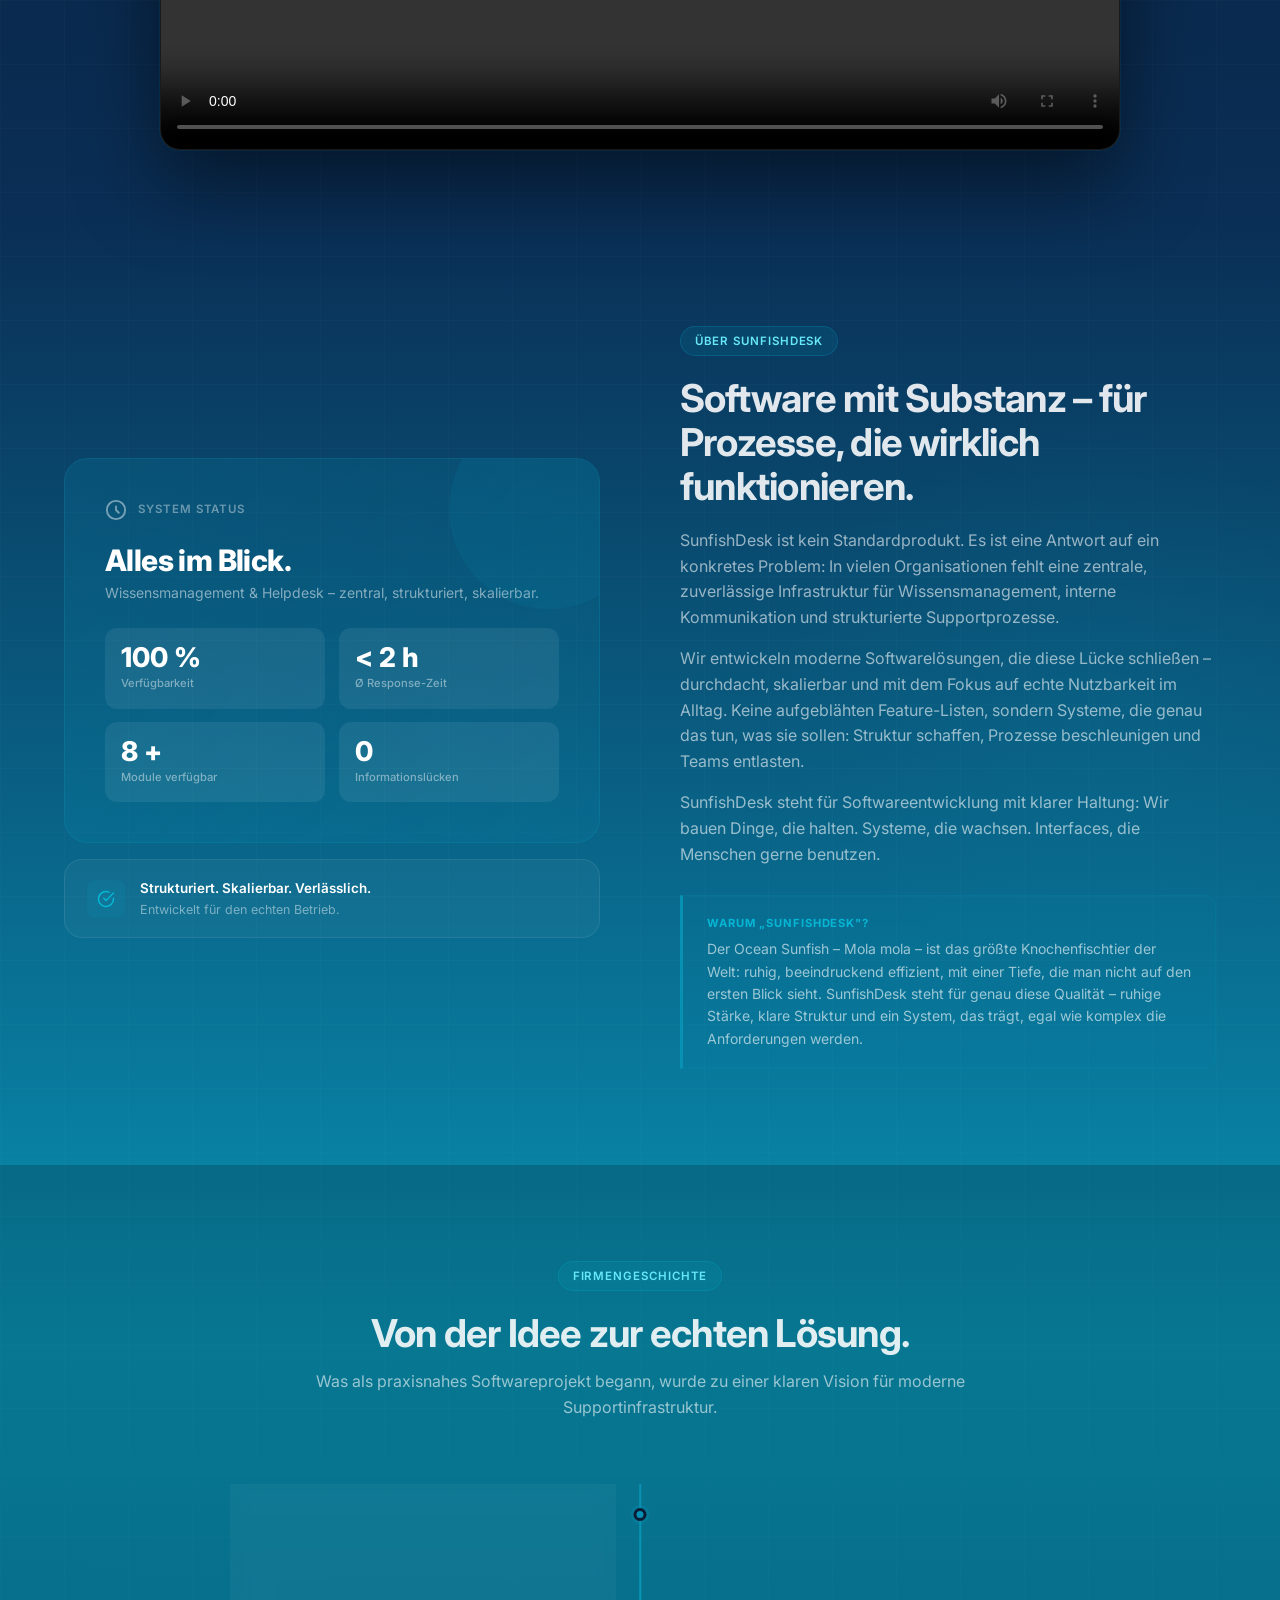
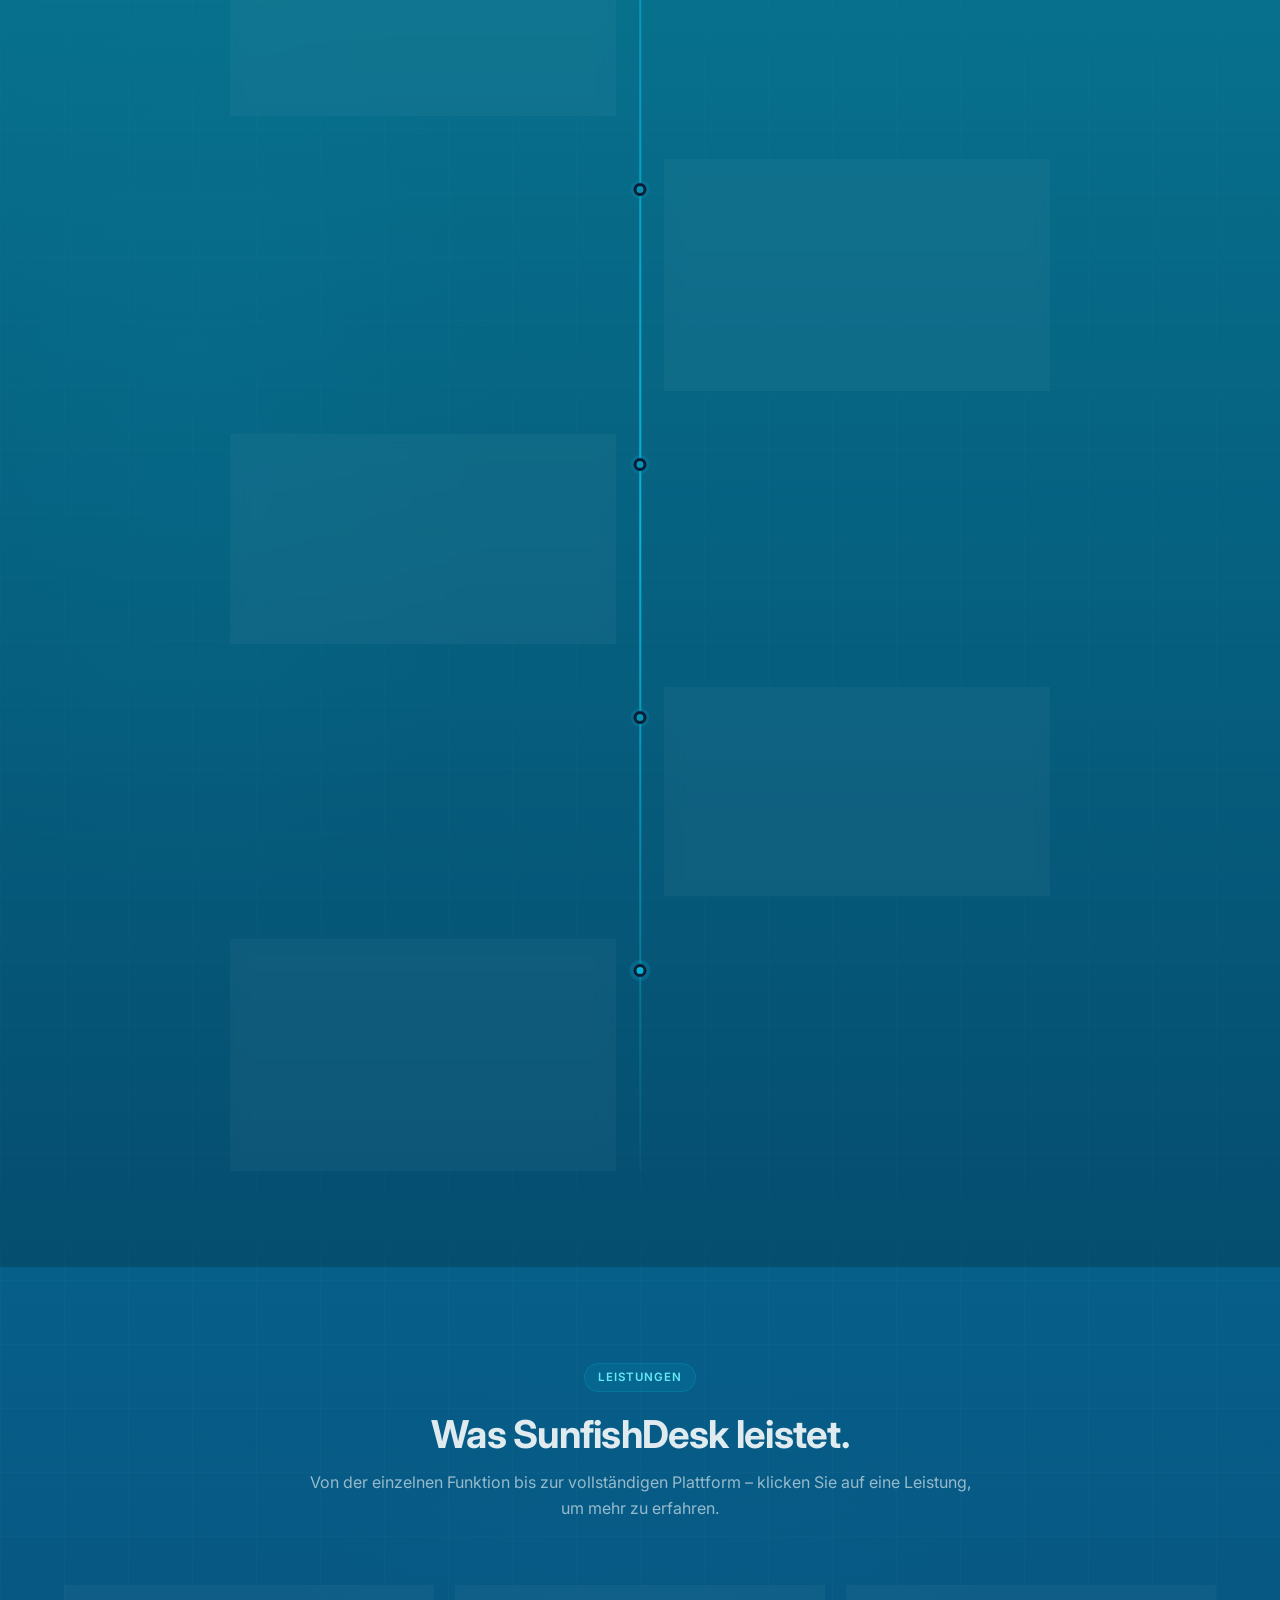
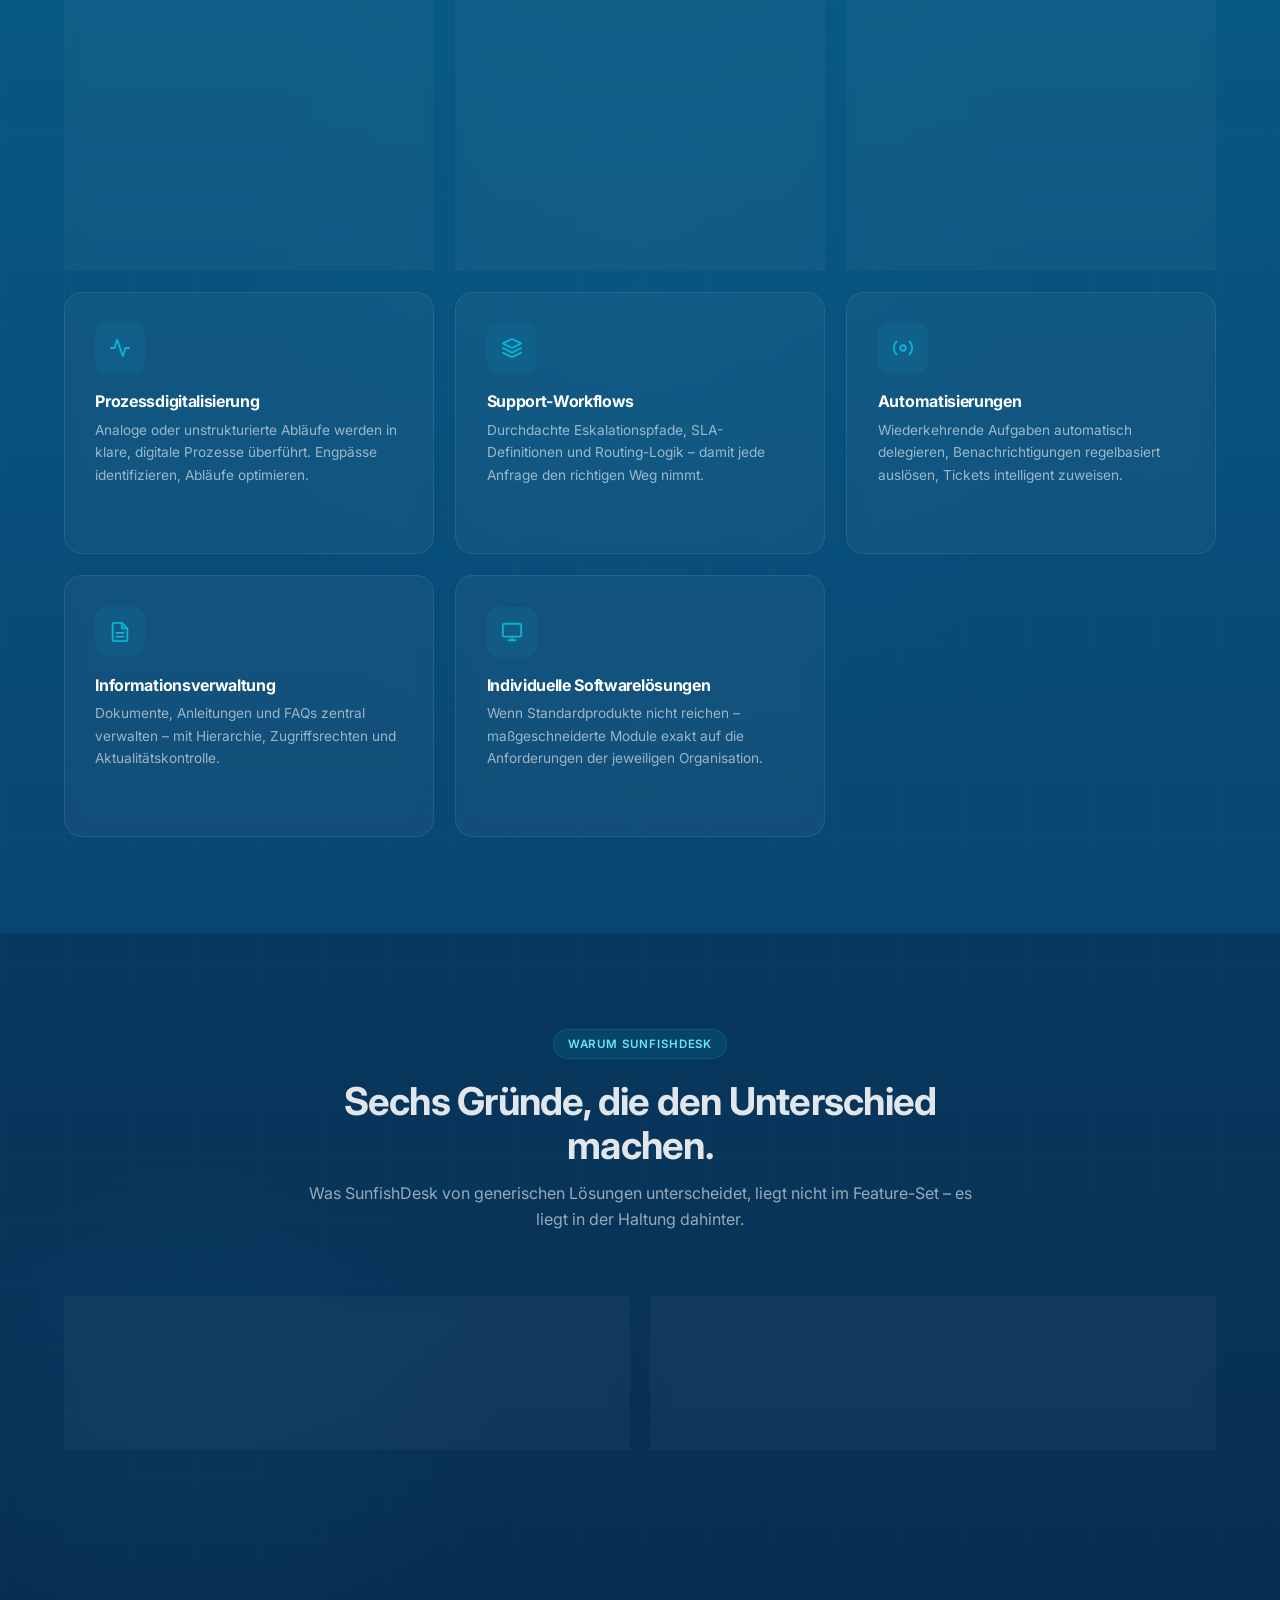
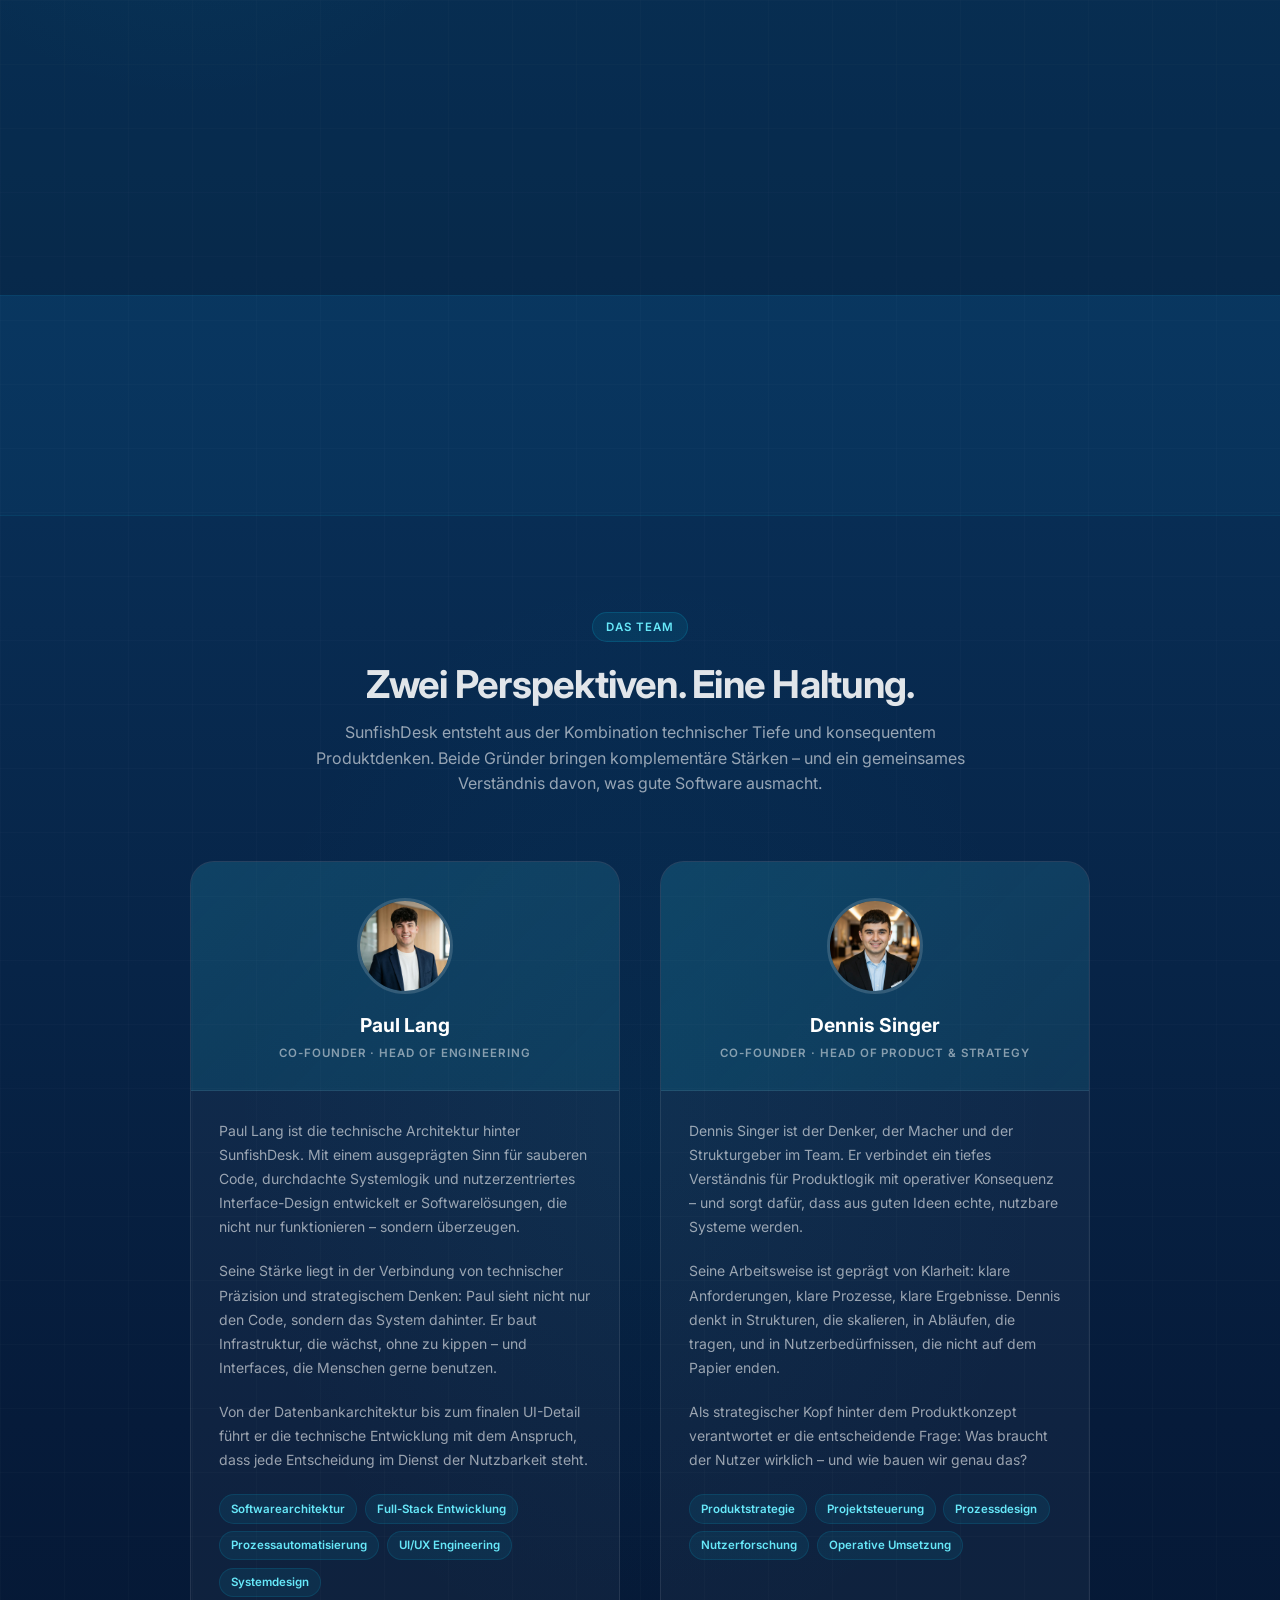
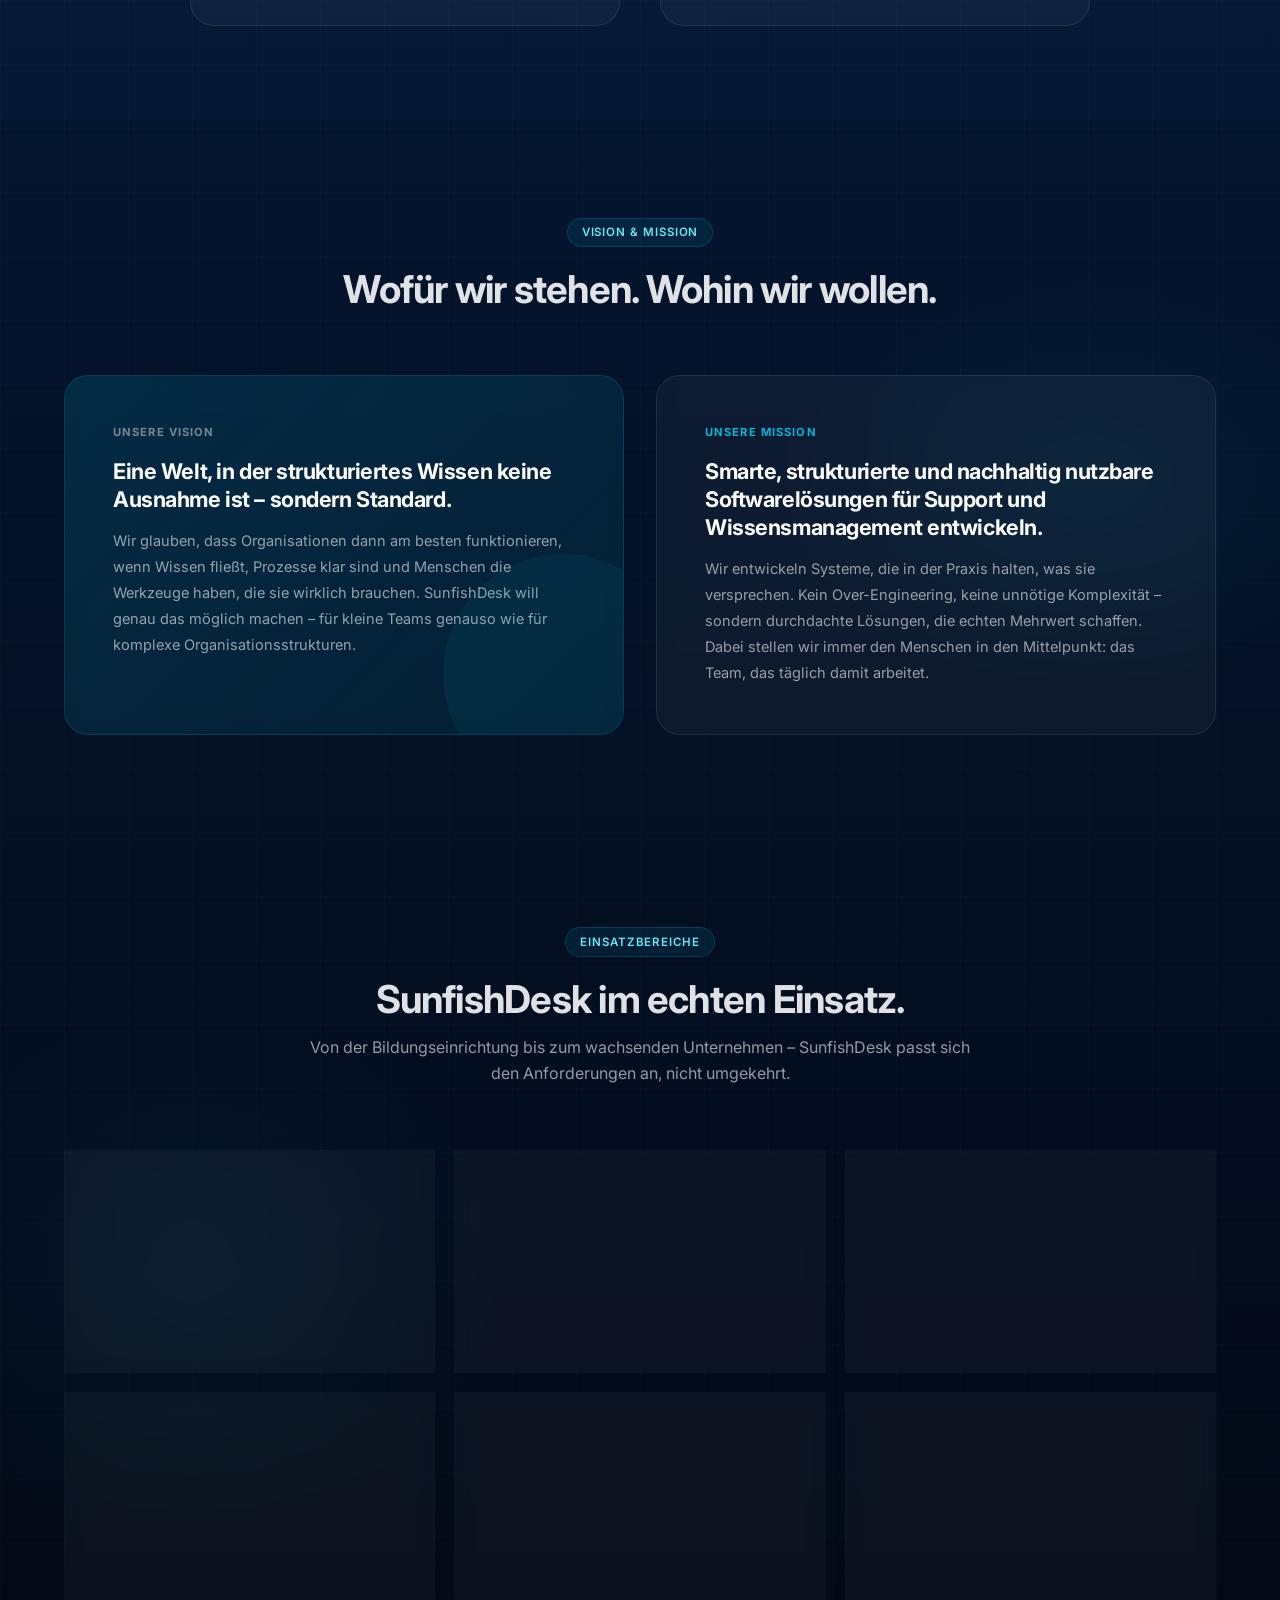
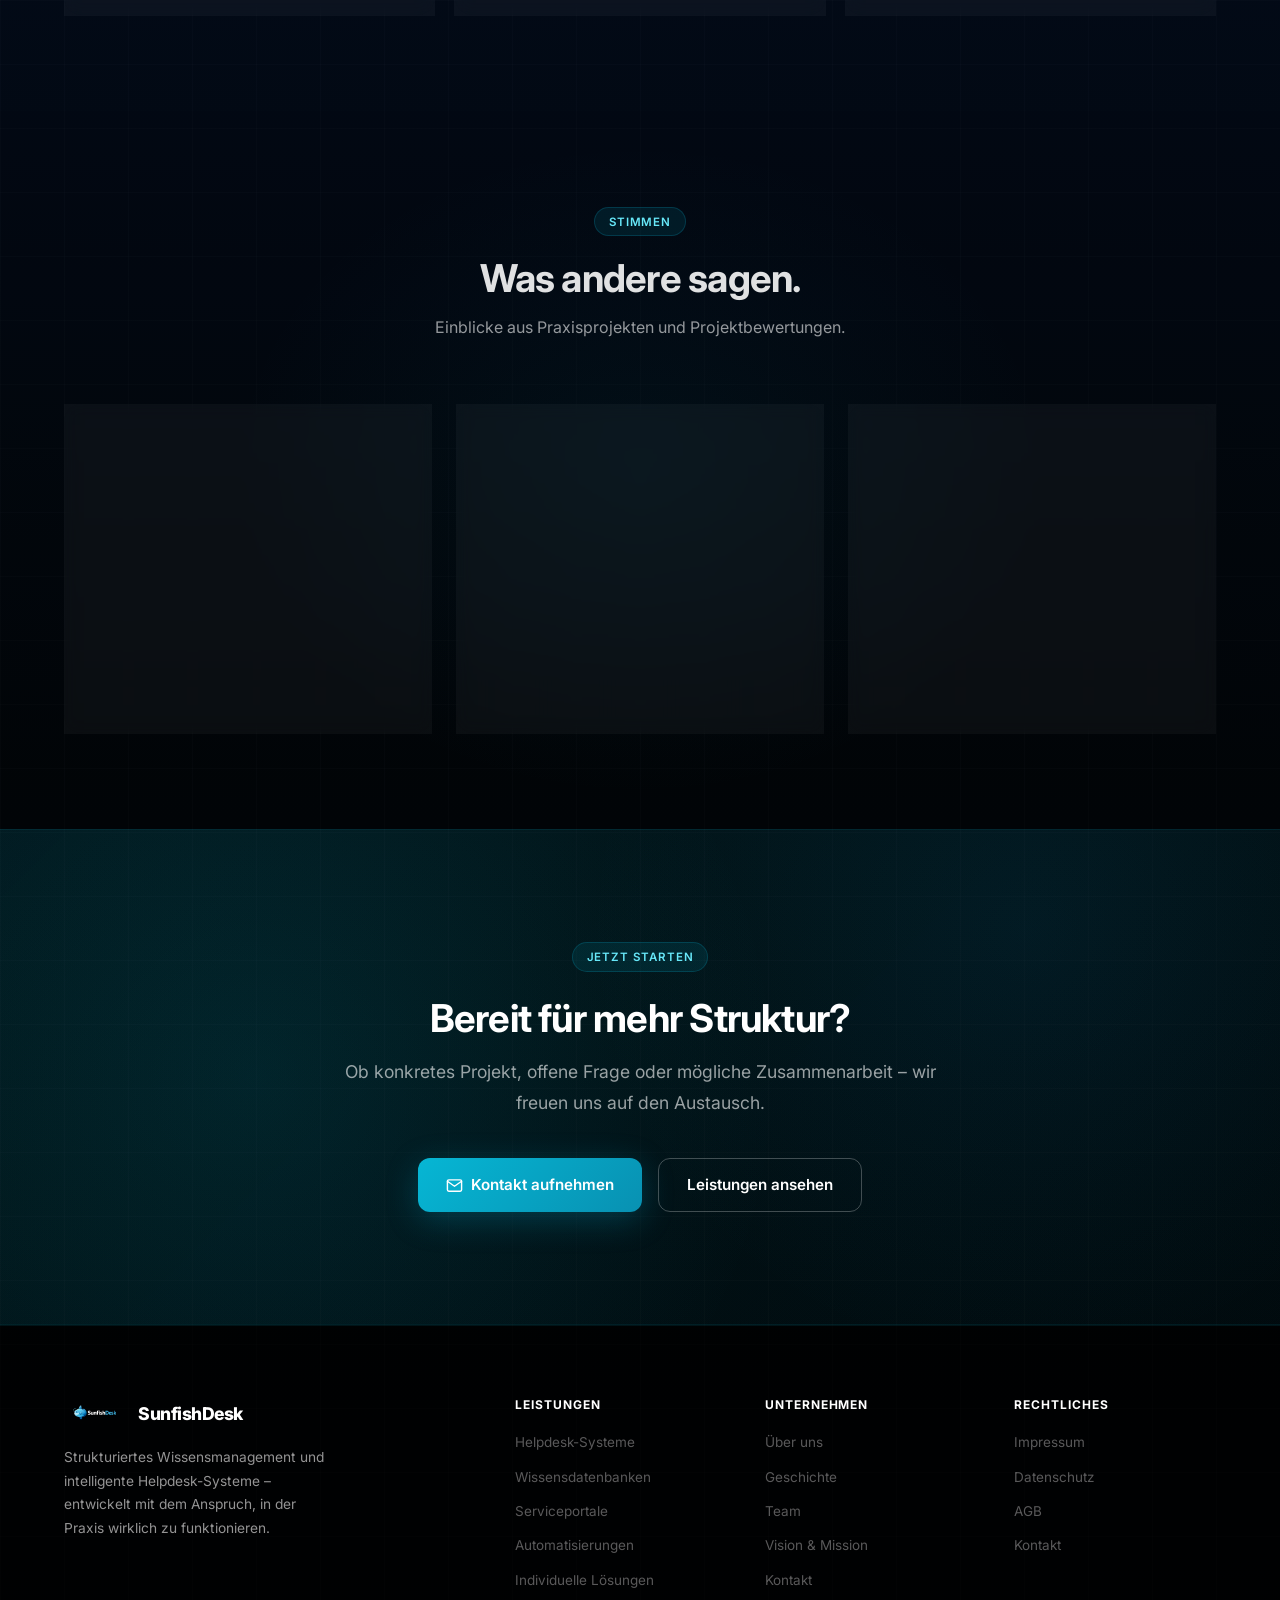
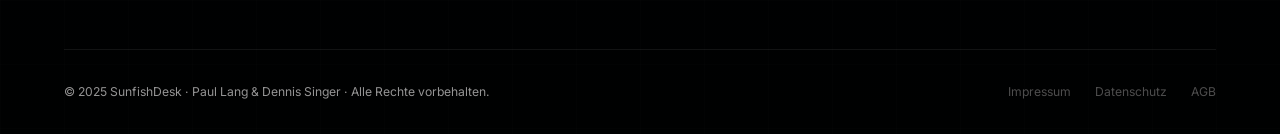
==== commit c61a7f0b: "Fish cursor: waterline = bottom edge of ocean-surface-waves Fish can now swim freely above the trust" ====
--- a/index.html
+++ b/index.html
@@ -34,9 +34,9 @@
   mouseY = e.clientY;
 });
 
-// Gibt die Y-Position der Wasserlinie zurück (Unterkante des animierten Trust-Banners)
+// Gibt die Y-Position der Wasserlinie zurück (Unterkante der animierten Wellen)
 function getWaterlineY() {
-  const surface = document.querySelector(".trust-bar");
+  const surface = document.querySelector(".ocean-surface-waves");
   if (!surface) return 0;
   return surface.getBoundingClientRect().bottom;
 }
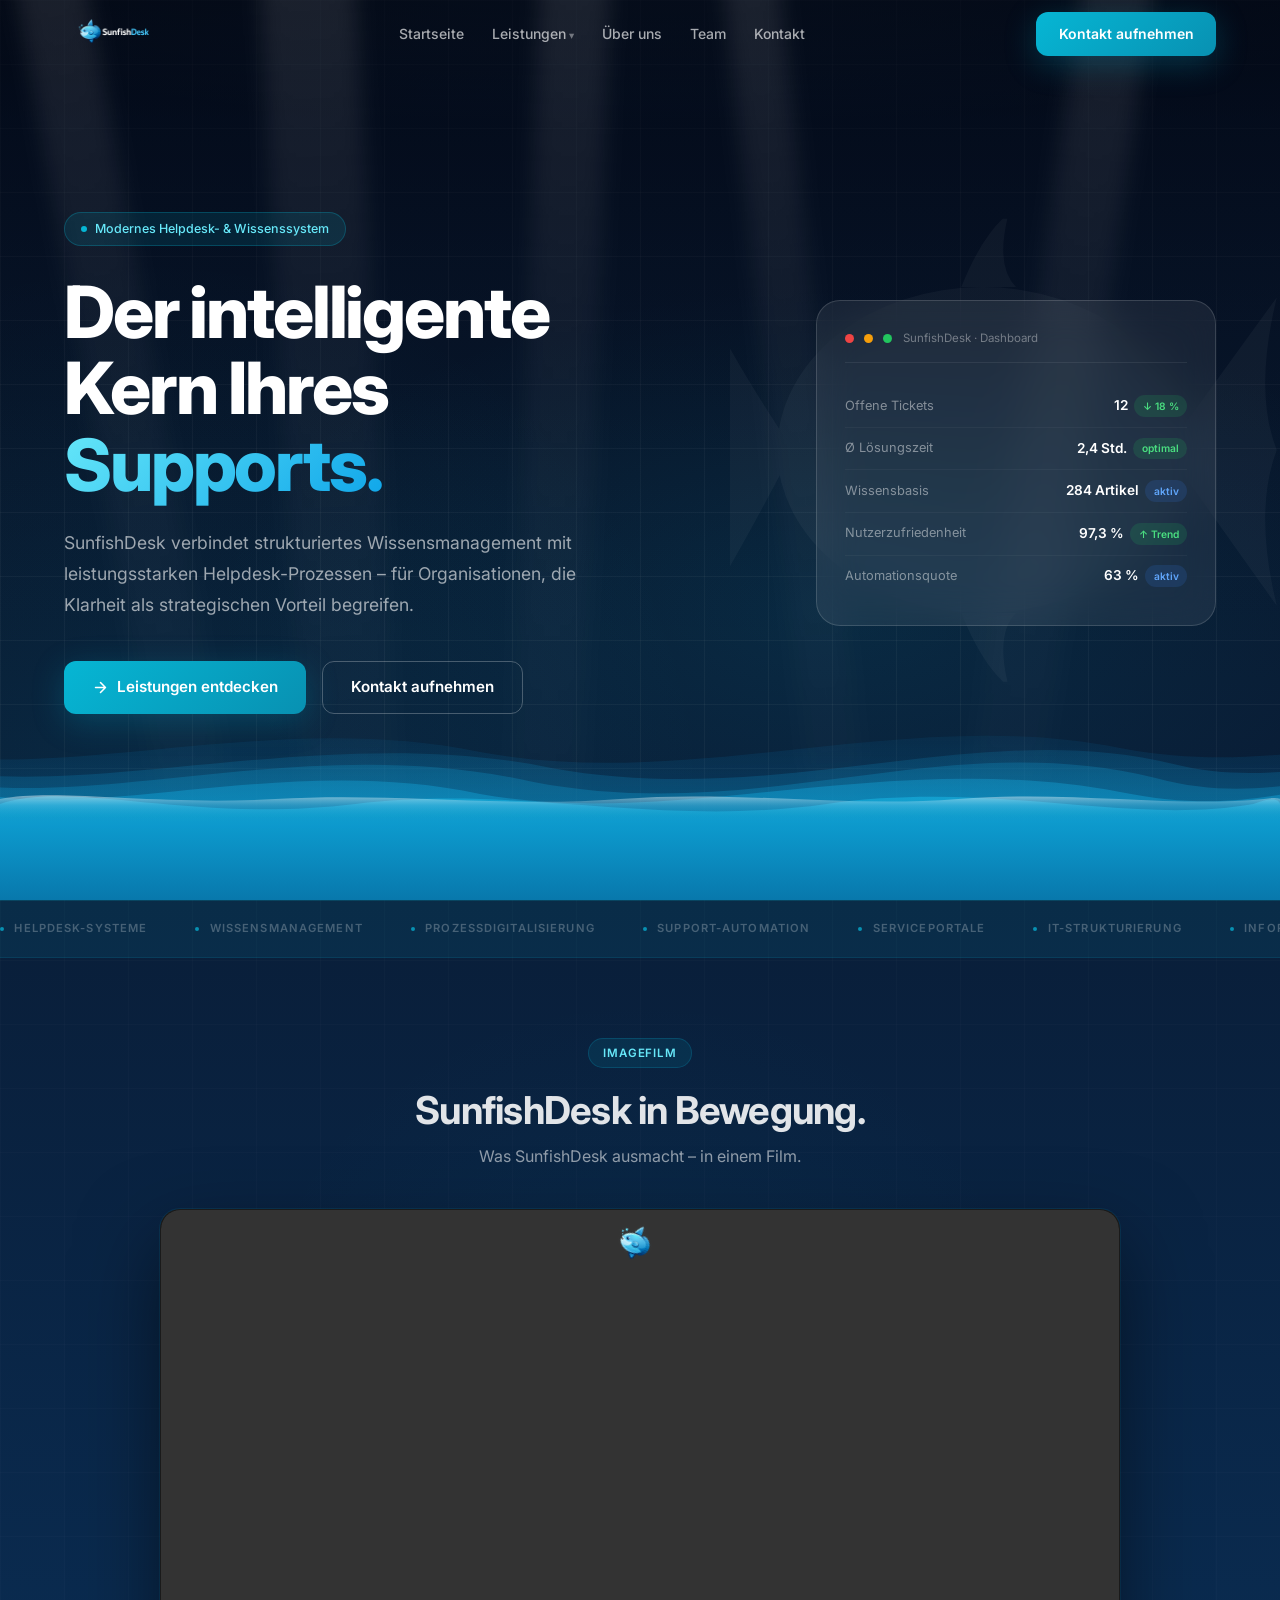
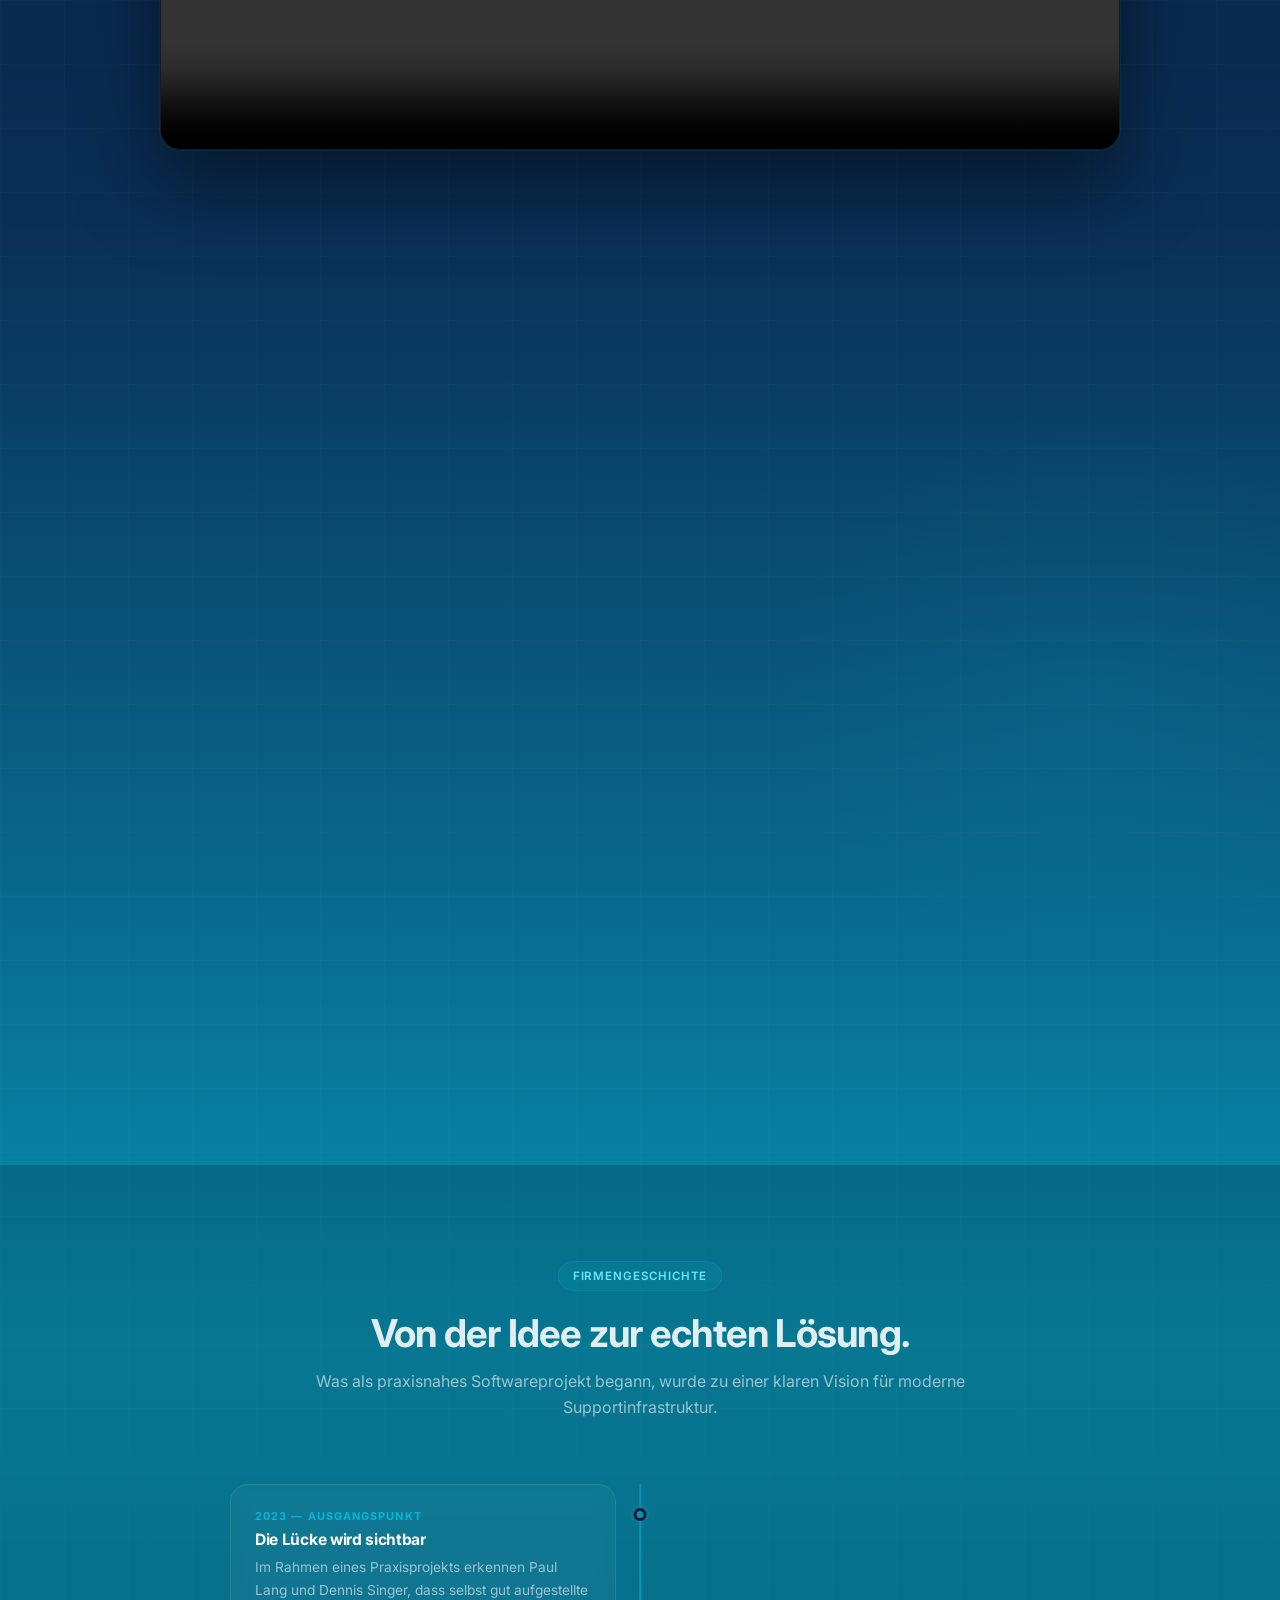
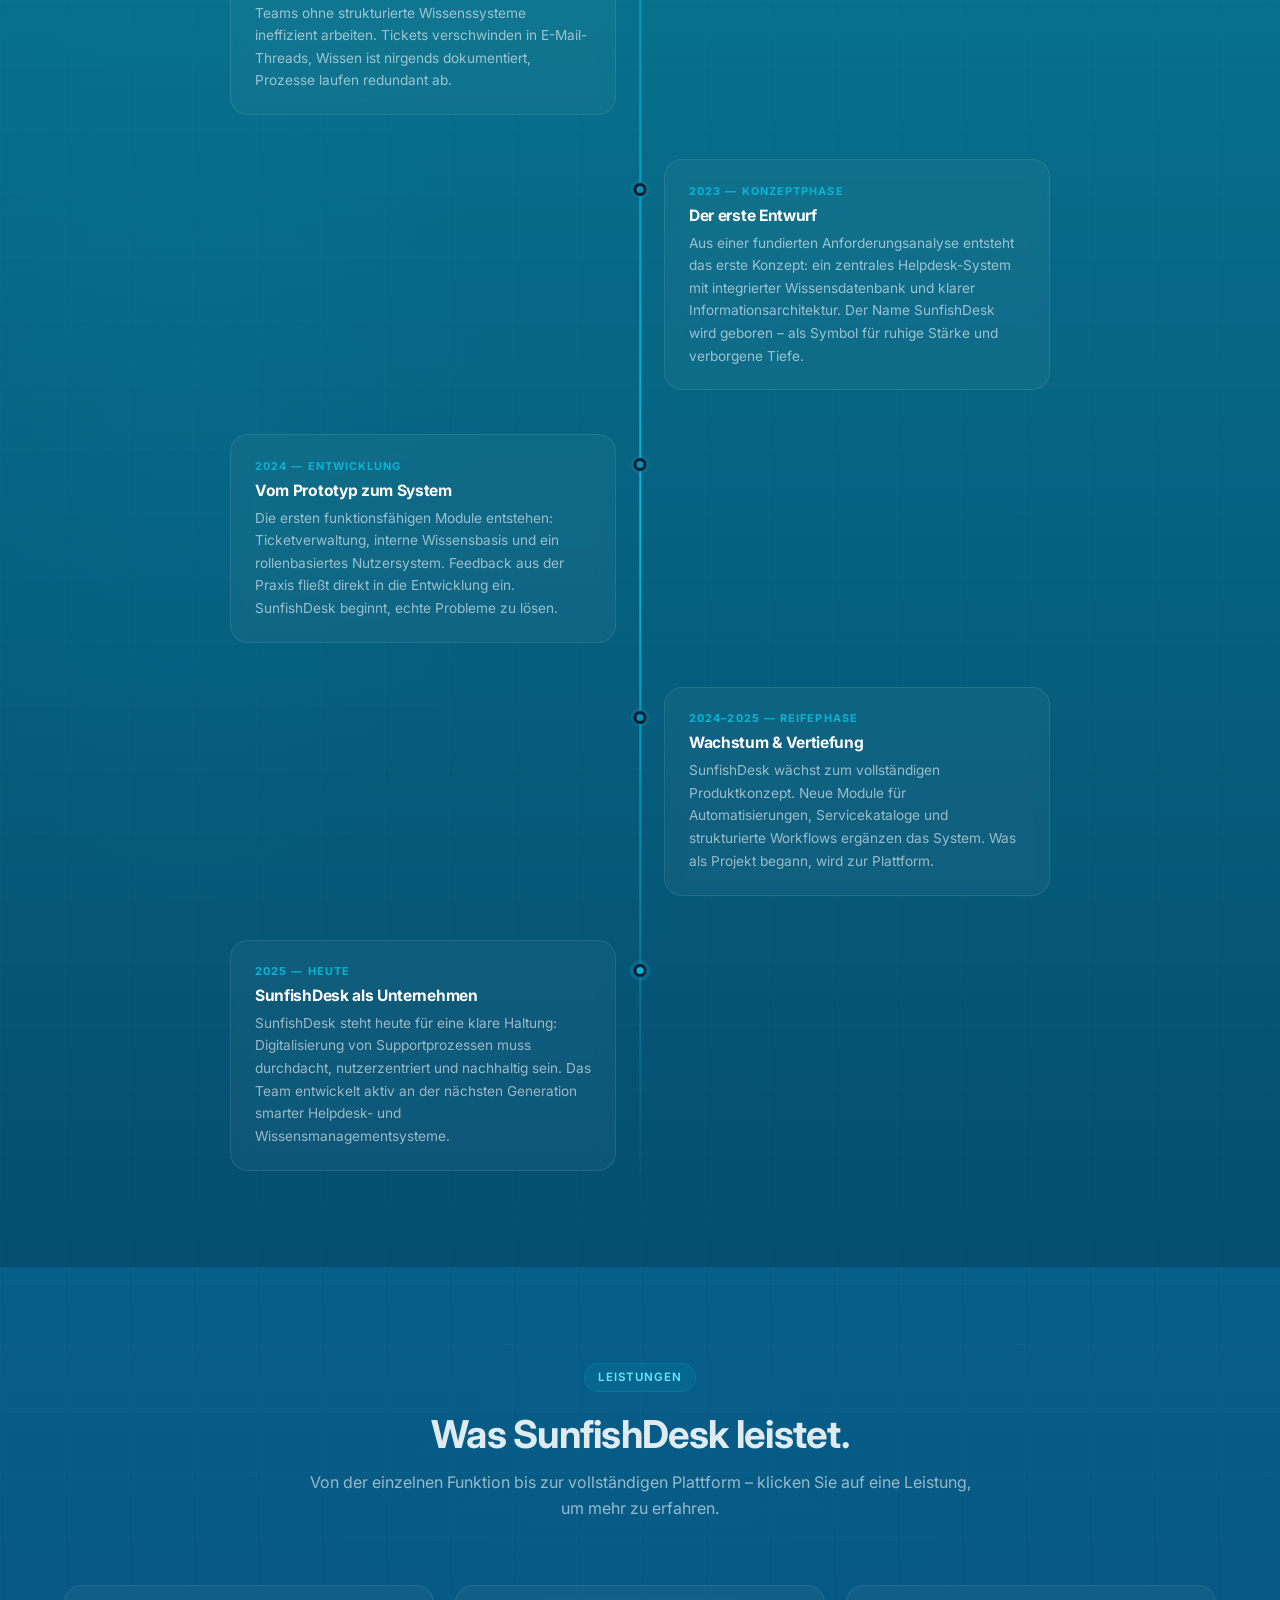
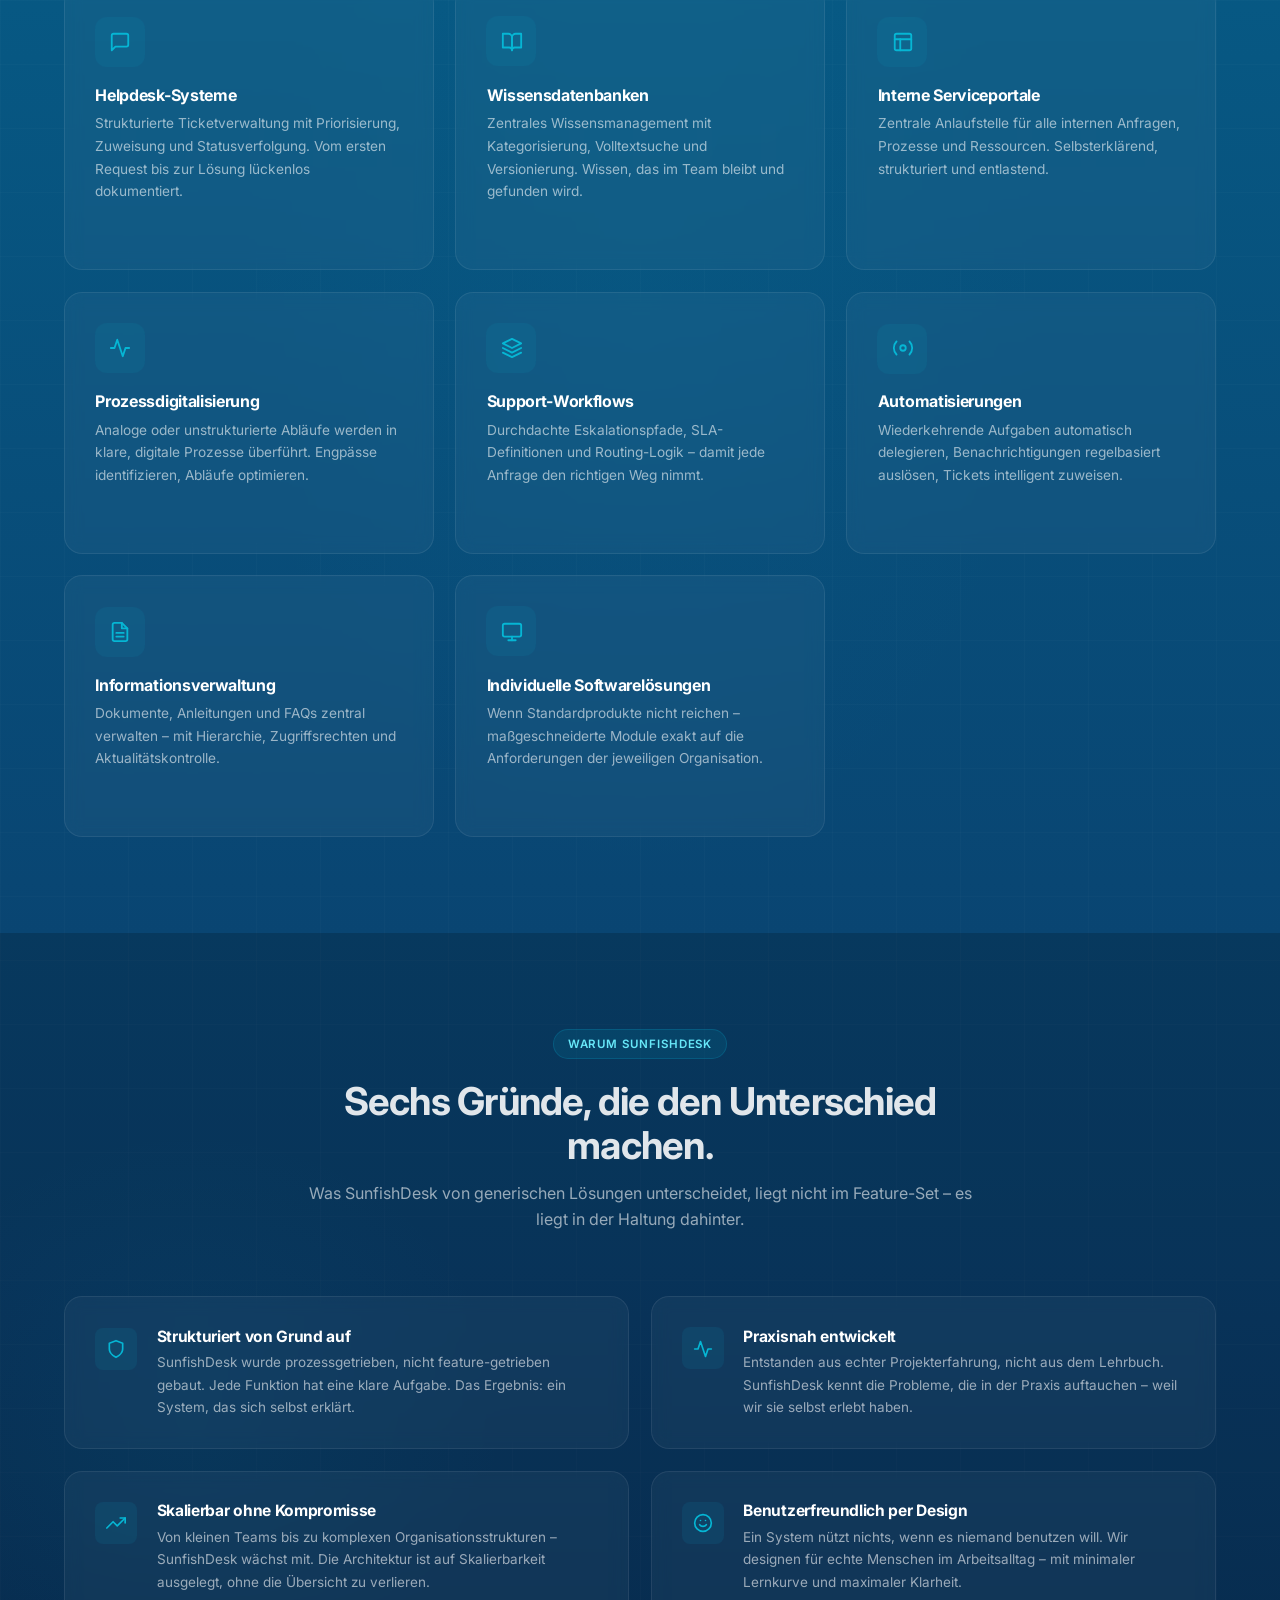
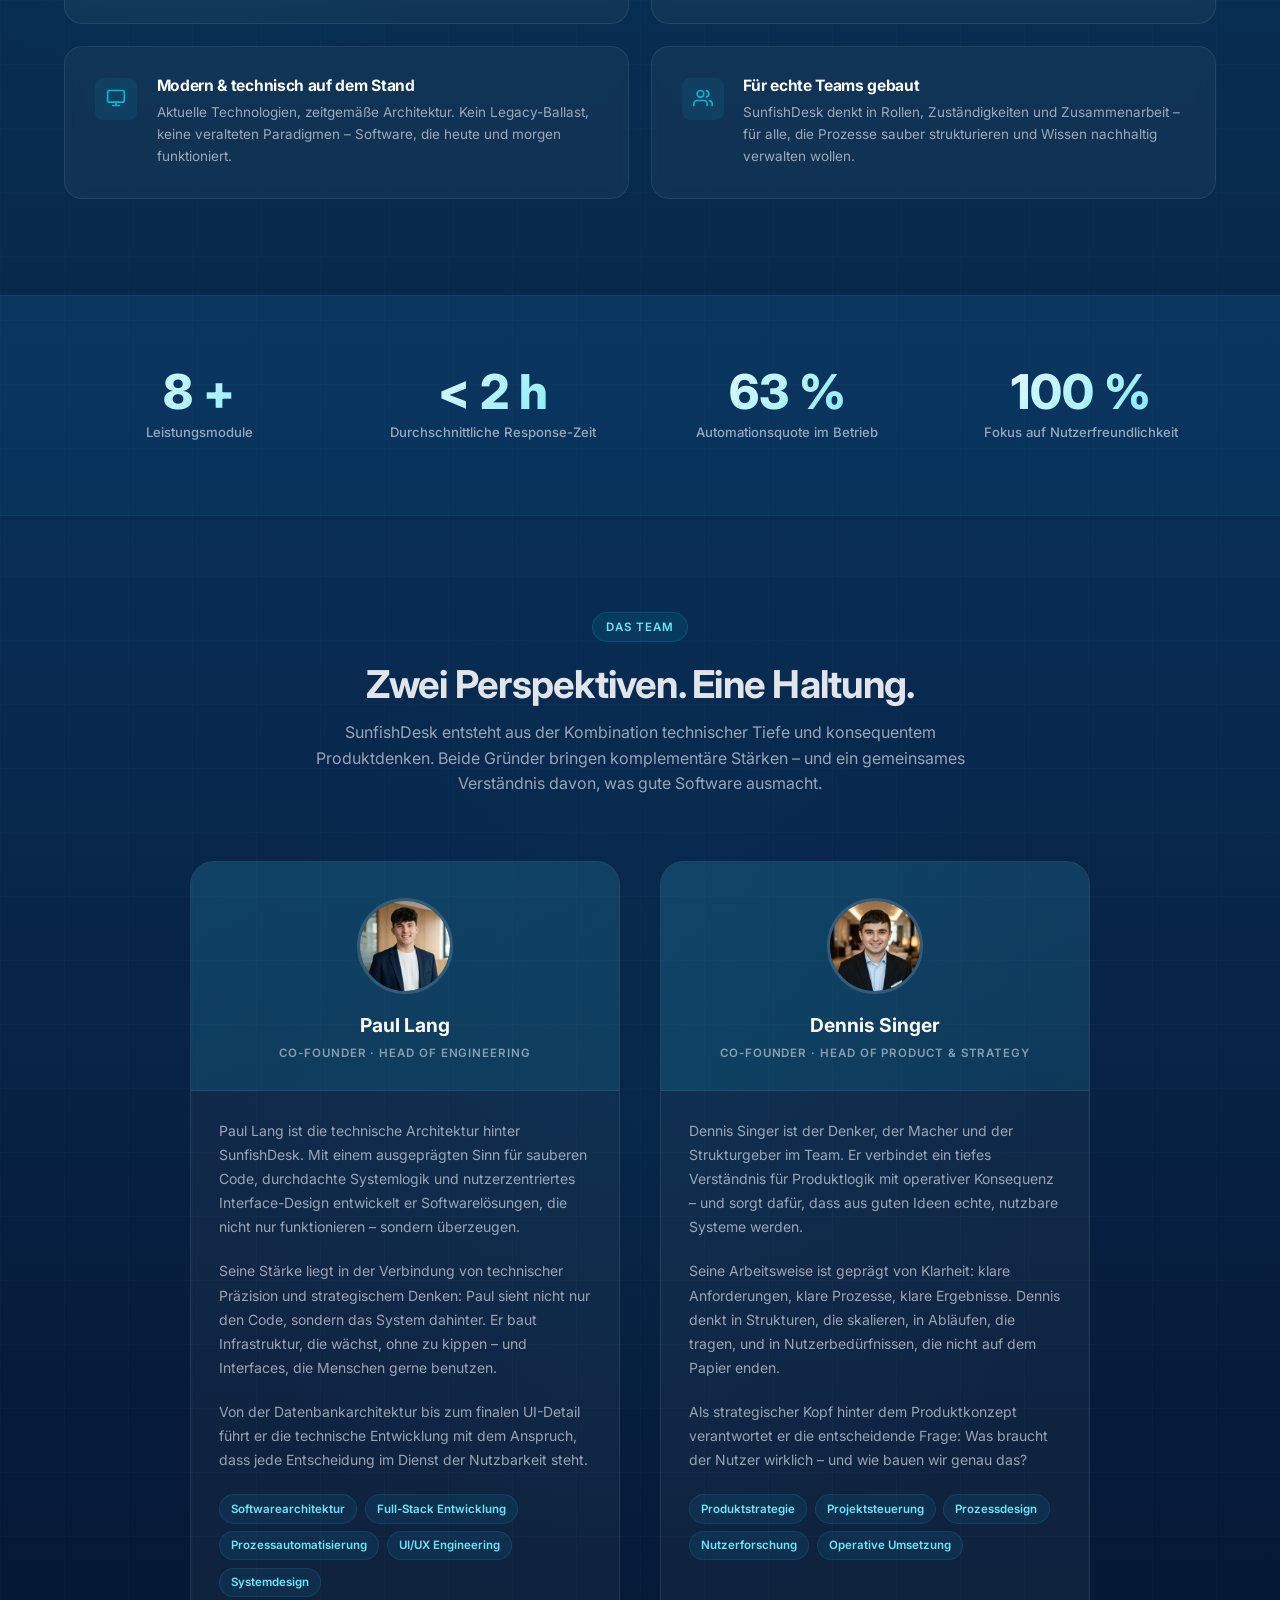
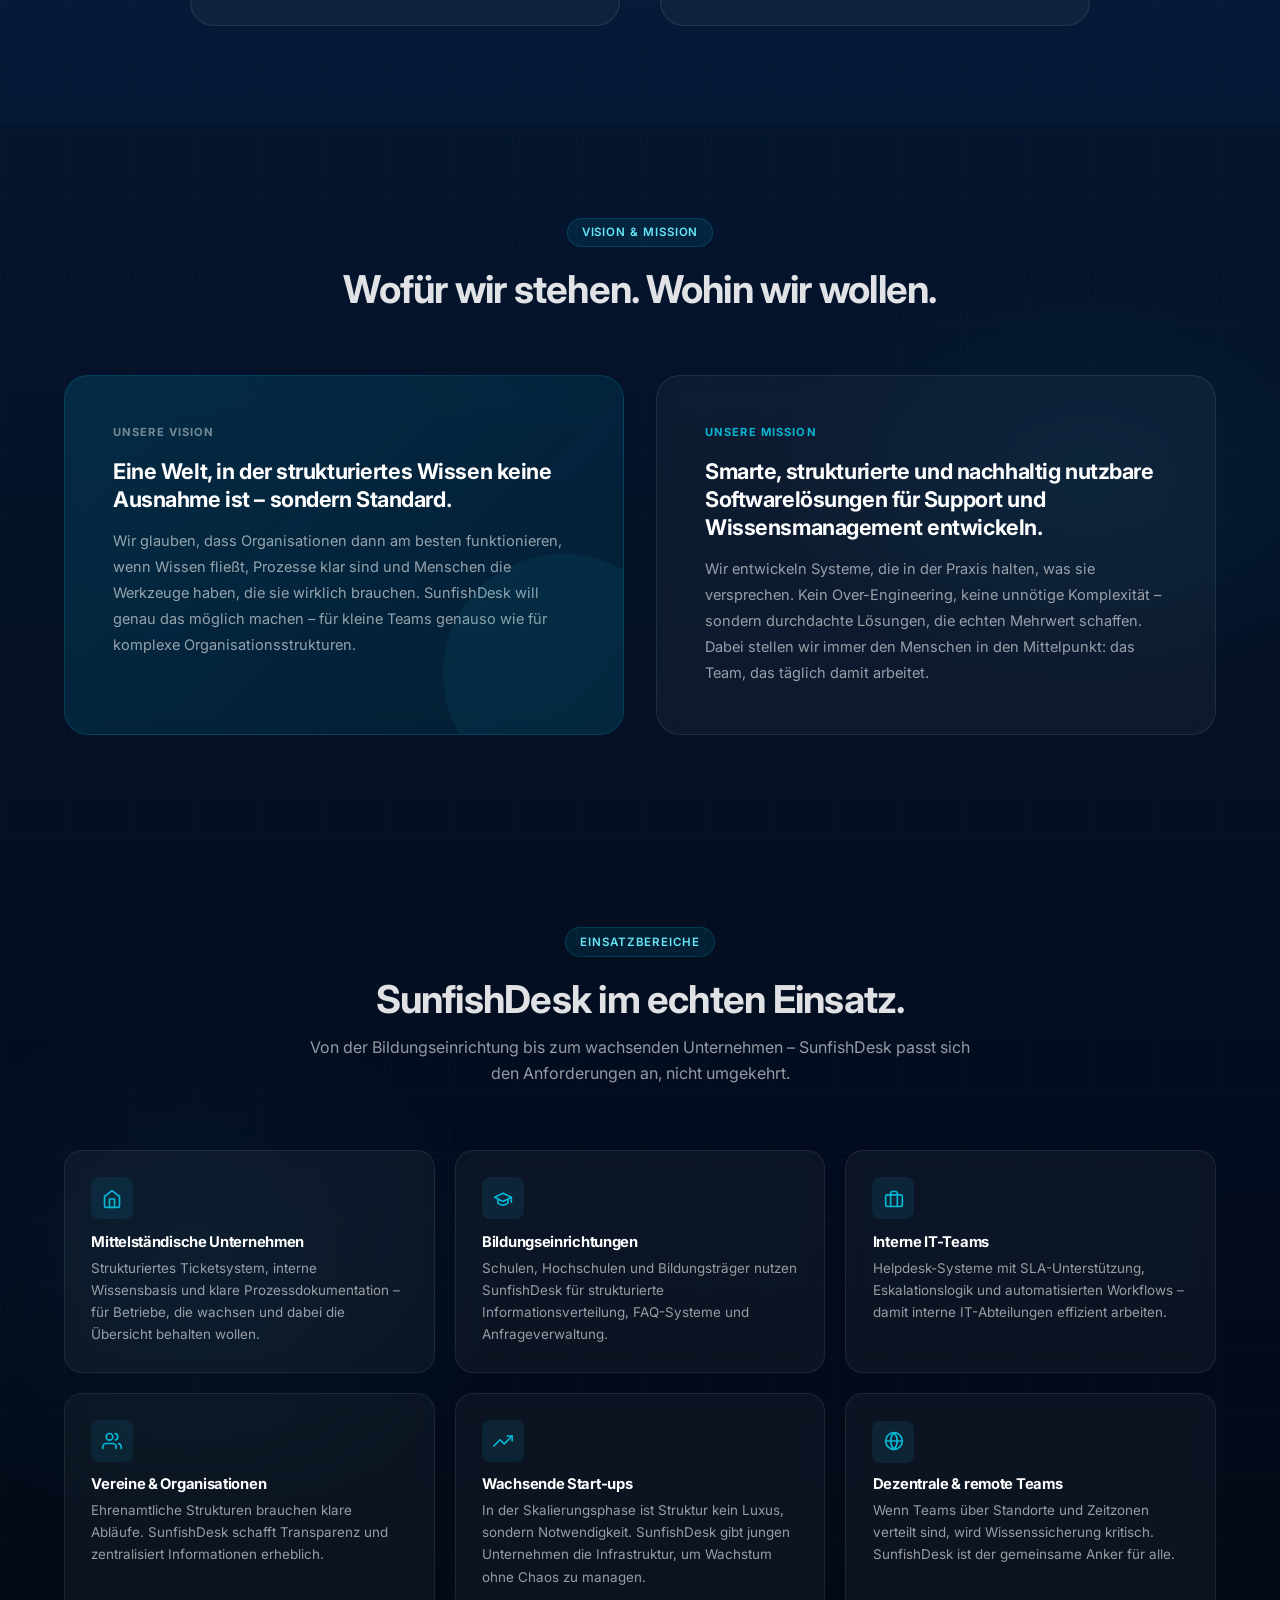
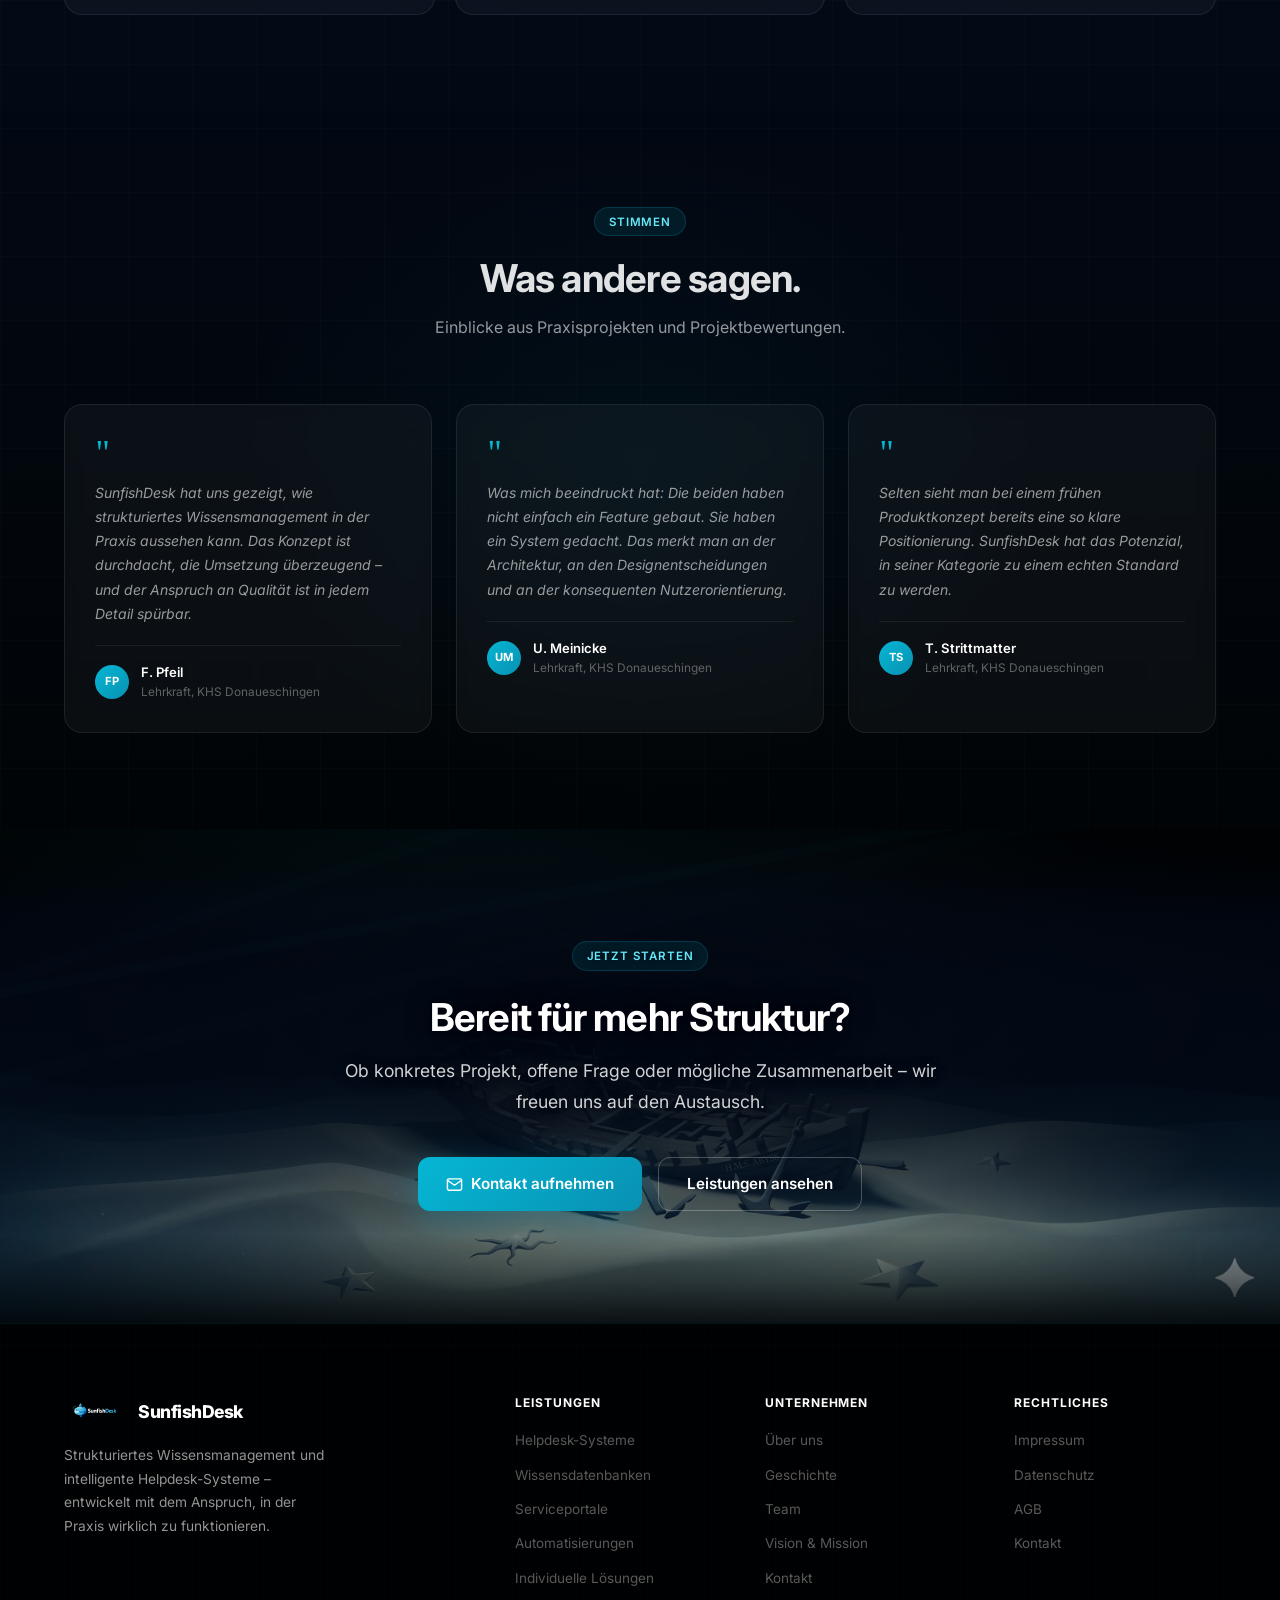
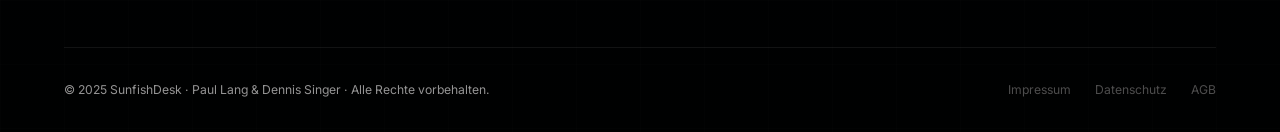
==== commit 78d35541: "Ocean storytelling: seabed CTA, fish jump & startled interactions - Add seabed image (assets/img/sea" ====
--- a/index.html
+++ b/index.html
@@ -41,8 +41,302 @@
   return surface.getBoundingClientRect().bottom;
 }
 
+// ─── JUMP SYSTEM ──────────────────────────────────────────────────────────────
+
+let isJumping      = false;
+let jumpStartTime  = 0;
+const JUMP_DURATION    = 1250;  // ms for full arc
+const JUMP_HORIZONTAL  = 75;    // px traveled horizontally
+const JUMP_PEAK_ABOVE  = 320;   // px above waterline at arc peak
+
+let jumpStartX = 0;
+let jumpStartY = 0;
+let jumpDirX   = 1;
+
+// Spawns a single physics-driven water droplet
+function spawnParticle(x, y, vx, vy, size, life, color) {
+  const el = document.createElement("div");
+  el.style.cssText =
+    "position:fixed;border-radius:50%;pointer-events:none;z-index:9998;" +
+    "width:" + size + "px;height:" + size + "px;" +
+    "background:" + color + ";" +
+    "left:" + x + "px;top:" + y + "px;" +
+    "transform:translate(-50%,-50%);";
+  document.body.appendChild(el);
+  const gravity = 580;
+  let t0 = null;
+  (function step(ts) {
+    if (!t0) t0 = ts;
+    const s = (ts - t0) / 1000;
+    const frac = s / (life / 1000);
+    if (frac >= 1) { el.remove(); return; }
+    el.style.left    = (x + vx * s) + "px";
+    el.style.top     = (y + vy * s + 0.5 * gravity * s * s) + "px";
+    el.style.opacity = 1 - frac;
+    requestAnimationFrame(step);
+  })();
+}
+
+// Expanding oval ripple at the water surface
+function spawnRipple(x, y) {
+  const el = document.createElement("div");
+  el.style.cssText =
+    "position:fixed;pointer-events:none;z-index:9997;" +
+    "left:" + x + "px;top:" + y + "px;" +
+    "width:8px;height:3px;border-radius:50%;" +
+    "border:1.5px solid rgba(140,220,255,0.65);" +
+    "transform:translate(-50%,-50%);";
+  document.body.appendChild(el);
+  let t0 = null;
+  (function step(ts) {
+    if (!t0) t0 = ts;
+    const t = (ts - t0) / 680;
+    if (t >= 1) { el.remove(); return; }
+    el.style.transform = "translate(-50%,-50%) scale(" + (1 + t * 8) + "," + (1 + t * 2.8) + ")";
+    el.style.opacity   = (1 - t) * 0.65;
+    requestAnimationFrame(step);
+  })();
+}
+
+// Fan of water droplets around the splash point
+function spawnSplashDrops(x, y, count, strong) {
+  for (let i = 0; i < count; i++) {
+    const angle = ((-90 + (Math.random() - 0.5) * (strong ? 130 : 85)) * Math.PI) / 180;
+    const spd   = strong ? 85 + Math.random() * 105 : 45 + Math.random() * 65;
+    const size  = strong ? 3 + Math.random() * 5   : 2 + Math.random() * 3.5;
+    const life  = strong ? 520 + Math.random() * 280 : 340 + Math.random() * 220;
+    spawnParticle(x, y, Math.cos(angle) * spd, Math.sin(angle) * spd, size, life,
+      "rgba(120,210,255,0.72)");
+  }
+}
+
+// Small bubbles drifting upward after re-entry
+function spawnRisingBubbles(x, y, count) {
+  for (let i = 0; i < count; i++) {
+    setTimeout(function() {
+      const bx   = x + (Math.random() - 0.5) * 44;
+      const by   = y + 6 + Math.random() * 18;
+      const size = 3 + Math.random() * 4.5;
+      const el   = document.createElement("div");
+      el.style.cssText =
+        "position:fixed;border-radius:50%;pointer-events:none;z-index:9997;" +
+        "width:" + size + "px;height:" + size + "px;" +
+        "border:1px solid rgba(160,230,255,0.55);" +
+        "background:rgba(190,245,255,0.12);" +
+        "left:" + bx + "px;top:" + by + "px;" +
+        "transform:translate(-50%,-50%);";
+      document.body.appendChild(el);
+      let t0 = null;
+      (function step(ts) {
+        if (!t0) t0 = ts;
+        const t = (ts - t0) / 850;
+        if (t >= 1) { el.remove(); return; }
+        el.style.top     = (by - t * 62) + "px";
+        el.style.left    = (bx + Math.sin(t * Math.PI * 3) * 5) + "px";
+        el.style.opacity = (1 - t) * 0.75;
+        requestAnimationFrame(step);
+      })();
+    }, i * 90);
+  }
+}
+
+function triggerJump() {
+  const waterlineY = getWaterlineY();
+  isJumping     = true;
+  jumpStartTime = performance.now();
+  jumpStartX    = currentX;
+  jumpStartY    = waterlineY + 12;   // just below the surface
+  jumpDirX      = facing === "right" ? 1 : -1;
+
+  // Exit splash — small, quick
+  spawnSplashDrops(jumpStartX, waterlineY, 5, false);
+  spawnRipple(jumpStartX, waterlineY);
+}
+
+setInterval(function() {
+  if (!isJumping && !isStartled && mouseY < getWaterlineY()) triggerJump();
+}, 5000);
+
+// ─── STARTLED / DASH SYSTEM ───────────────────────────────────────────────────
+
+let isStartled        = false;
+let startledStartTime = 0;
+const DASH_DURATION   = 520;   // ms — quick burst
+const DASH_DISTANCE   = 190;   // px — how far the fish flees
+
+let dashStartX = 0, dashStartY = 0;
+let dashEndX   = 0, dashEndY   = 0;
+let dashDirX   = 0, dashDirY   = 0;  // normalized flee direction
+
+let dashBubbleTimer = null;
+
+// Panic bubble — spawned behind the fish during the dash
+function spawnDashBubble(x, y) {
+  const size = 3 + Math.random() * 4;
+  const el   = document.createElement("div");
+  el.style.cssText =
+    "position:fixed;border-radius:50%;pointer-events:none;z-index:9997;" +
+    "width:" + size + "px;height:" + size + "px;" +
+    "border:1.5px solid rgba(160,230,255,.82);" +
+    "background:rgba(190,245,255,.28);" +
+    "left:" + x + "px;top:" + y + "px;" +
+    "transform:translate(-50%,-50%);";
+  document.body.appendChild(el);
+  const bx = x + (Math.random() - 0.5) * 10;
+  const by = y;
+  let t0 = null;
+  (function step(ts) {
+    if (!t0) t0 = ts;
+    const t = (ts - t0) / 620;
+    if (t >= 1) { el.remove(); return; }
+    el.style.top     = (by - t * 38) + "px";
+    el.style.left    = (bx + Math.sin(t * Math.PI * 2) * 5) + "px";
+    el.style.opacity = (1 - t) * 0.88;
+    requestAnimationFrame(step);
+  })();
+}
+
+window.addEventListener("mousedown", function(e) {
+  // Don't interrupt a jump; ignore if already dashing
+  if (isJumping || isStartled) return;
+
+  // Only react when the click lands on or very near the fish (~38px hit radius)
+  const distToFish = Math.sqrt(
+    Math.pow(e.clientX - currentX, 2) + Math.pow(e.clientY - currentY, 2)
+  );
+  if (distToFish > 38) return;
+
+  const waterlineY = getWaterlineY();
+
+  // Flee direction: normalized vector away from the cursor
+  const dx  = currentX - e.clientX;
+  const dy  = currentY - e.clientY;
+  const len = Math.sqrt(dx * dx + dy * dy) || 1;
+  dashDirX = dx / len;
+  dashDirY = dy / len;
+
+  dashStartX = currentX;
+  dashStartY = currentY;
+  dashEndX   = currentX + dashDirX * DASH_DISTANCE;
+  dashEndY   = currentY + dashDirY * DASH_DISTANCE;
+
+  // Always land underwater — clamp end position below surface
+  if (dashEndY < waterlineY + 18) dashEndY = waterlineY + 18;
+
+  isStartled        = true;
+  startledStartTime = performance.now();
+
+  // Bubble trail — one bubble every 40 ms for the life of the dash
+  if (dashBubbleTimer) clearInterval(dashBubbleTimer);
+  dashBubbleTimer = setInterval(function() {
+    if (!isStartled) { clearInterval(dashBubbleTimer); dashBubbleTimer = null; return; }
+    // Spawn slightly behind the fish (opposite of dash direction)
+    const bx = currentX - dashDirX * 14 + (Math.random() - 0.5) * 8;
+    const by = currentY - dashDirY * 14 + (Math.random() - 0.5) * 8;
+    spawnDashBubble(bx, by);
+  }, 40);
+});
+
+// ──────────────────────────────────────────────────────────────────────────────
+
 function animate() {
   const waterlineY = getWaterlineY();
+
+  // ── Jump override ─────────────────────────────────────────────────────────
+  if (isJumping) {
+    const elapsed = performance.now() - jumpStartTime;
+    const t       = Math.min(elapsed / JUMP_DURATION, 1);
+
+    // Parabolic arc: starts at jumpStartY, peaks at (waterlineY - JUMP_PEAK_ABOVE), returns
+    const peakY     = waterlineY - JUMP_PEAK_ABOVE;
+    const arcFactor = 4 * t * (1 - t);                      // 0→1→0
+    const jumpX     = jumpStartX + jumpDirX * JUMP_HORIZONTAL * t;
+    const jumpY     = jumpStartY + (peakY - jumpStartY) * arcFactor;
+
+    // Rotation follows the arc tangent
+    const dydt = (peakY - jumpStartY) * 4 * (1 - 2 * t);
+    const dxdt = jumpDirX * JUMP_HORIZONTAL;
+    let jumpTilt = Math.atan2(dydt, Math.abs(dxdt)) * (180 / Math.PI);
+    jumpTilt = Math.max(-50, Math.min(50, jumpTilt));
+    if (jumpDirX < 0) jumpTilt = -jumpTilt;
+
+    // Keep facing locked to jump direction
+    const wantFacing = jumpDirX > 0 ? "right" : "left";
+    if (facing !== wantFacing) {
+      facing = wantFacing;
+      fish.style.backgroundImage = wantFacing === "right"
+        ? "url('assets/img/cursor_right.png')"
+        : "url('assets/img/cursor.png')";
+    }
+
+    const offsetX = -24;
+    const offsetY = -18;
+    fish.style.transform =
+      "translate(" + (jumpX + offsetX) + "px," + (jumpY + offsetY) + "px)" +
+      " rotate(" + jumpTilt + "deg)";
+
+    // Keep currentX/Y up to date so normal swim resumes from landing position
+    currentX = jumpX;
+    currentY = jumpY;
+
+    if (t >= 1) {
+      isJumping = false;
+      // Re-entry splash — stronger
+      spawnSplashDrops(jumpX, waterlineY, 8, true);
+      spawnRipple(jumpX, waterlineY);
+      spawnRisingBubbles(jumpX, waterlineY, 5);
+    }
+
+    lastY = currentY;
+    requestAnimationFrame(animate);
+    return;
+  }
+
+  // ── Startled dash override ─────────────────────────────────────────────────
+  if (isStartled) {
+    const elapsed = performance.now() - startledStartTime;
+    const t       = Math.min(elapsed / DASH_DURATION, 1);
+
+    // Cubic ease-out: explosive start, smooth deceleration
+    const ease = 1 - Math.pow(1 - t, 3);
+
+    currentX = dashStartX + (dashEndX - dashStartX) * ease;
+    currentY = dashStartY + (dashEndY - dashStartY) * ease;
+
+    // Always stay below the water surface
+    if (currentY < waterlineY + 18) currentY = waterlineY + 18;
+
+    // Fish faces the direction it is fleeing
+    const wantFacing = dashDirX >= 0 ? "right" : "left";
+    if (facing !== wantFacing) {
+      facing = wantFacing;
+      fish.style.backgroundImage = wantFacing === "right"
+        ? "url('assets/img/cursor_right.png')"
+        : "url('assets/img/cursor.png')";
+    }
+
+    // Tilt follows the dash angle — slightly exaggerated vs normal swim
+    let dashTilt = Math.atan2(dashDirY, Math.abs(dashDirX)) * (180 / Math.PI) * 1.4;
+    dashTilt = Math.max(-36, Math.min(36, dashTilt));
+    if (wantFacing === "left") dashTilt = -dashTilt;
+
+    const offsetX = -24;
+    const offsetY = -18;
+    fish.style.transform =
+      "translate(" + (currentX + offsetX) + "px," + (currentY + offsetY) + "px)" +
+      " rotate(" + dashTilt + "deg)";
+
+    if (t >= 1) {
+      isStartled = false;
+      if (dashBubbleTimer) { clearInterval(dashBubbleTimer); dashBubbleTimer = null; }
+    }
+
+    lastY = currentY;
+    requestAnimationFrame(animate);
+    return;
+  }
+
+  // ── Normal swim logic (unchanged) ─────────────────────────────────────────
 
   // Cursor ist unter Wasser → Fisch folgt dem Cursor
   // Cursor ist über Wasser → Fisch driftet ruhig knapp unter der Oberfläche
@@ -51,7 +345,7 @@
   // Zielposition bestimmen
   // offsetY = -18, swimY max ±14 → Fisch-Oberkante ≈ currentY - 32 px
   // Mindest-currentY so wählen, dass der Fisch nie über die Wasseroberfläche ragt
-  const minCurrentY = waterlineY + 35;
+  const minCurrentY = waterlineY - 5;
 
   let targetX, targetY;
   if (cursorUnderwater) {
@@ -61,7 +355,7 @@
     // Fisch bleibt ruhig knapp unter der Oberfläche,
     // folgt der Maus aber horizontal (wirkt natürlich/neugierig)
     targetX = mouseX;
-    targetY = waterlineY + 80;
+    targetY = waterlineY + 20;
   }
 
   // Langsames Folgen (gleiche Geschwindigkeit wie bisher)
--- a/assets/css/styles.css
+++ b/assets/css/styles.css
@@ -752,26 +752,7 @@
   overflow: visible;
 }
 
-/* Horizon shimmer — pulsing glow line exactly at the waterline */
-.ocean-surface-waves::before {
-  content: '';
-  position: absolute;
-  top: 28px; left: 0; right: 0;
-  height: 3px;
-  background: linear-gradient(
-    to right,
-    transparent 0%,
-    rgba(103,232,249,.35) 12%,
-    rgba(20,218,238,.95) 42%,
-    rgba(160,245,255,.80) 50%,
-    rgba(20,218,238,.95) 58%,
-    rgba(103,232,249,.35) 88%,
-    transparent 100%
-  );
-  filter: blur(1.5px);
-  z-index: 12;
-  animation: horizonPulse 6s ease-in-out infinite alternate;
-}
+
 
 @keyframes horizonPulse {
   0%   { opacity: .55; transform: scaleX(1.00); }
@@ -937,4 +918,106 @@
   background: rgba(6,182,212,.04);
   border-top: 1px solid rgba(8,145,178,.12);
   border-bottom: 1px solid rgba(8,145,178,.12);
+}
+
+/* ── SEABED — the user reaches the ocean floor ─────────────────────────────
+   Real seabed photo (assets/img/seabed.png) as background.
+
+   Layer stack (back → front):
+     .cta background    → image + top-fade that stays dark through content zone
+     .cta::before       → centered oval scrim (text readability) + light rays
+     .cta::after        → bottom vignette into the footer
+     .cta-inner z:1     → content, always on top
+────────────────────────────────────────────────────────────────────────── */
+
+/* 1 · Seabed image — overlay stays opaque through the content zone,
+        only opens up in the lower ~30% where the sandy floor is visible */
+.cta {
+  background:
+    linear-gradient(to bottom,
+      #000203              0%,    /* exact page bg — invisible seam at top  */
+      rgba(0, 2, 3, .97)   7%,
+      rgba(1, 5,14, .94)  18%,
+      rgba(2, 9,20, .90)  34%,   /* dark through text / content zone        */
+      rgba(2,10,22, .84)  50%,   /* ship silhouette ghosting through subtly  */
+      rgba(2,11,24, .52)  68%,   /* image begins to emerge — sandy floor    */
+      rgba(2,11,24, .14)  82%,
+      transparent         92%
+    ),
+    url('../img/seabed.png') bottom center / cover no-repeat;
+  border-top:    none;
+  border-bottom: none;
+}
+
+/* 2 · Centered oval scrim + light rays + sediment */
+.cta::before {
+  content: '';
+  position: absolute;
+  inset: 0;
+  pointer-events: none;
+  z-index: 0;
+  background:
+    /* Central dark oval — creates a natural reading area over the content.
+       Radius is wide enough to feel atmospheric, not like a card/box. */
+    radial-gradient(ellipse 72% 58% at 50% 38%,
+      rgba(0,4,14,.72)  0%,
+      rgba(0,4,14,.25) 55%,
+      transparent      100%),
+    /* Volumetric light shafts — barely perceptible, reinforce depth */
+    linear-gradient(170deg,
+      transparent 22%, rgba(6,182,212,.018) 22%,
+      rgba(6,182,212,.018) 23.5%, transparent 23.5%),
+    linear-gradient(166deg,
+      transparent 30%, rgba(8,145,178,.013) 30%,
+      rgba(8,145,178,.013) 32%,   transparent 32%),
+    linear-gradient(162deg,
+      transparent 16%, rgba(6,182,212,.011) 16%,
+      rgba(6,182,212,.011) 17.4%, transparent 17.4%),
+    /* Light-source diffusion from above */
+    radial-gradient(ellipse 50% 28% at 36% 0%, rgba(6,182,212,.06) 0%, transparent 100%),
+    /* Sediment motes — only in the lower/visible zone */
+    radial-gradient(circle 2px at  8% 78%, rgba(145,185,225,.18) 0%, transparent 100%),
+    radial-gradient(circle 2px at 19% 86%, rgba(125,168,215,.14) 0%, transparent 100%),
+    radial-gradient(circle 3px at 31% 74%, rgba(132,175,218,.11) 0%, transparent 100%),
+    radial-gradient(circle 2px at 54% 82%, rgba(115,158,206,.13) 0%, transparent 100%),
+    radial-gradient(circle 2px at 67% 76%, rgba(118,160,208,.12) 0%, transparent 100%),
+    radial-gradient(circle 3px at 80% 88%, rgba(128,170,214,.10) 0%, transparent 100%),
+    radial-gradient(circle 2px at 92% 80%, rgba(110,155,204,.13) 0%, transparent 100%);
+  animation: seabedCaustic 10s ease-in-out infinite;
+}
+
+/* 3 · Bottom vignette — darkens the floor edge to blend into the footer */
+.cta::after {
+  content: '';
+  position: absolute;
+  bottom: 0;
+  left: 0;
+  right: 0;
+  height: 18%;
+  pointer-events: none;
+  z-index: 0;
+  background: linear-gradient(to top,
+    rgba(0,2,3,.80)  0%,
+    transparent      100%
+  );
+}
+
+/* Caustic shimmer — slow opacity breath, simulates light through water */
+@keyframes seabedCaustic {
+  0%   { opacity: 1;   }
+  50%  { opacity: .82; }
+  100% { opacity: 1;   }
+}
+
+/* Text readability over the seabed image — subtle glow/shadow so lettering
+   pops against both the dark overlay and any image bleed-through */
+.cta h2 {
+  text-shadow: 0 2px 24px rgba(0,4,14,.80), 0 1px 6px rgba(0,4,14,.60);
+}
+.cta p {
+  color: rgba(255,255,255,.82);   /* brighter than the base .60 */
+  text-shadow: 0 1px 12px rgba(0,4,14,.70);
+}
+.cta .label {
+  text-shadow: 0 1px 8px rgba(0,4,14,.60);
 }
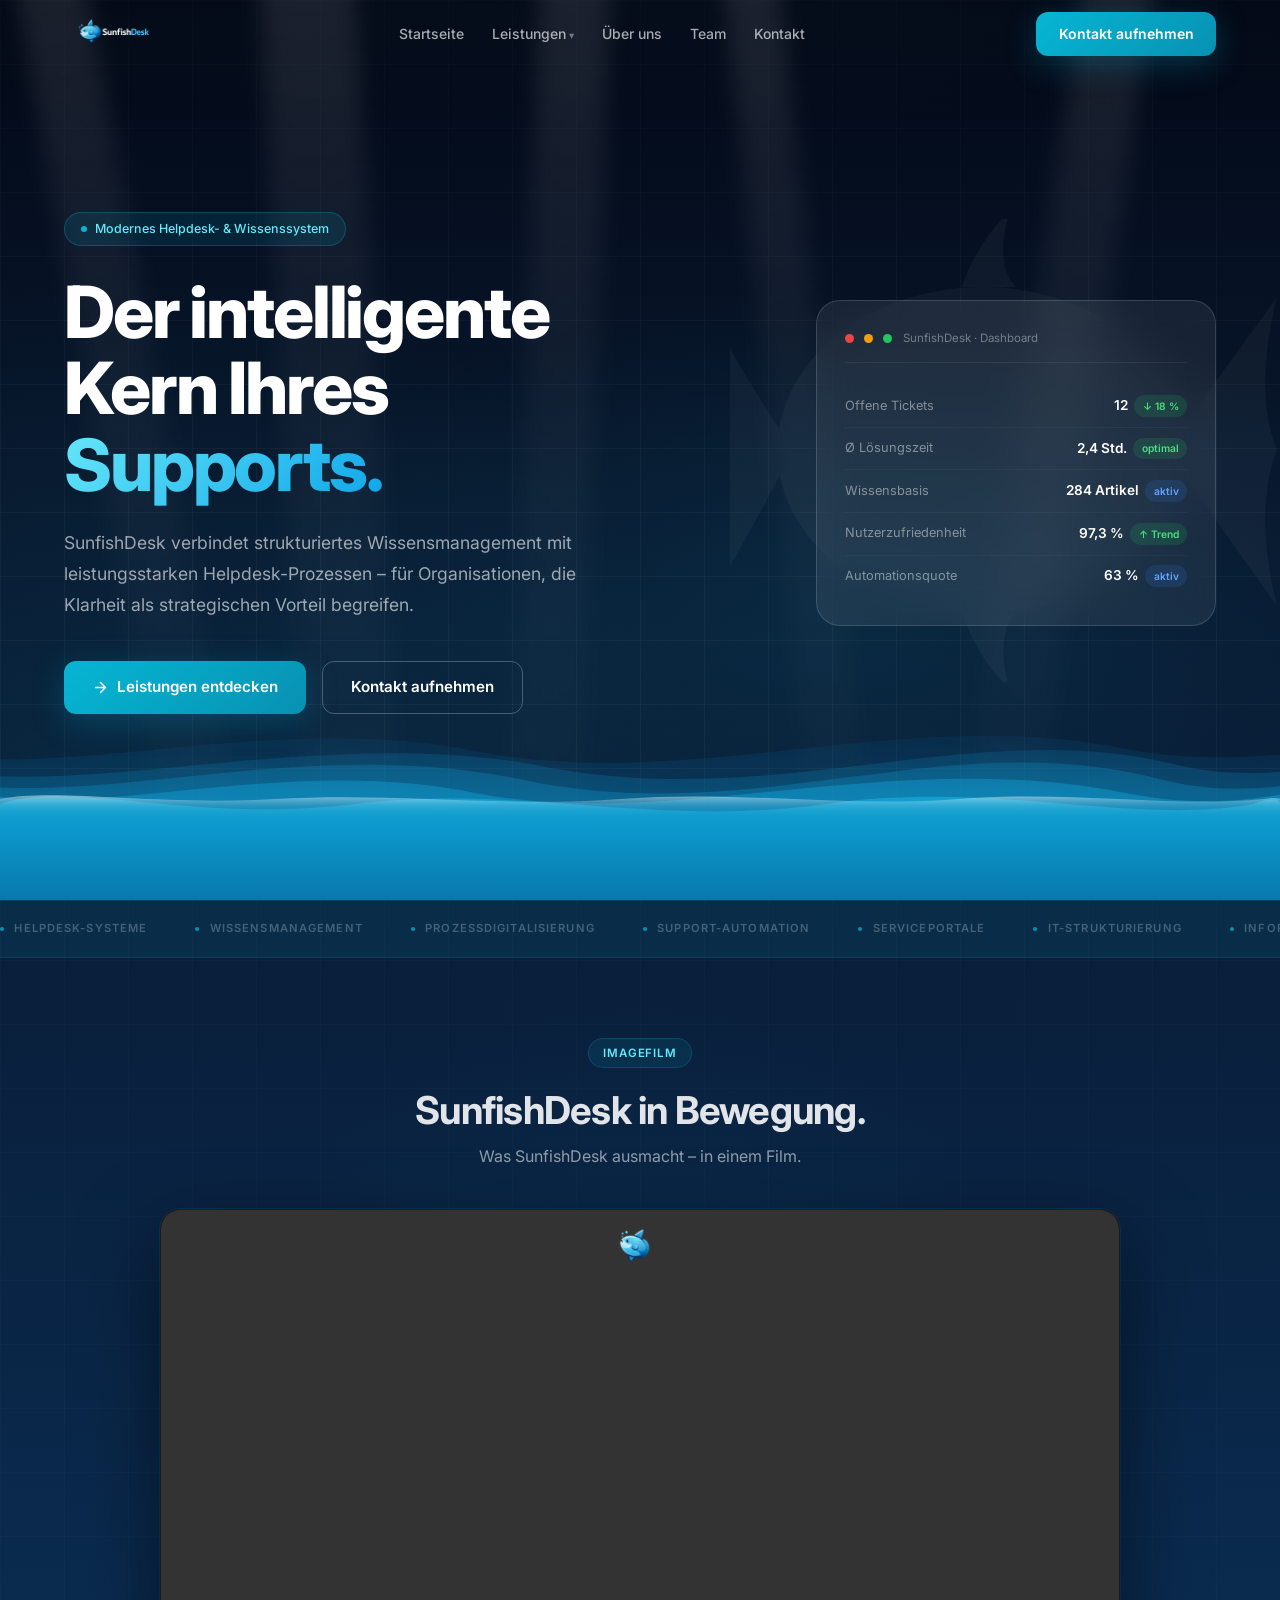
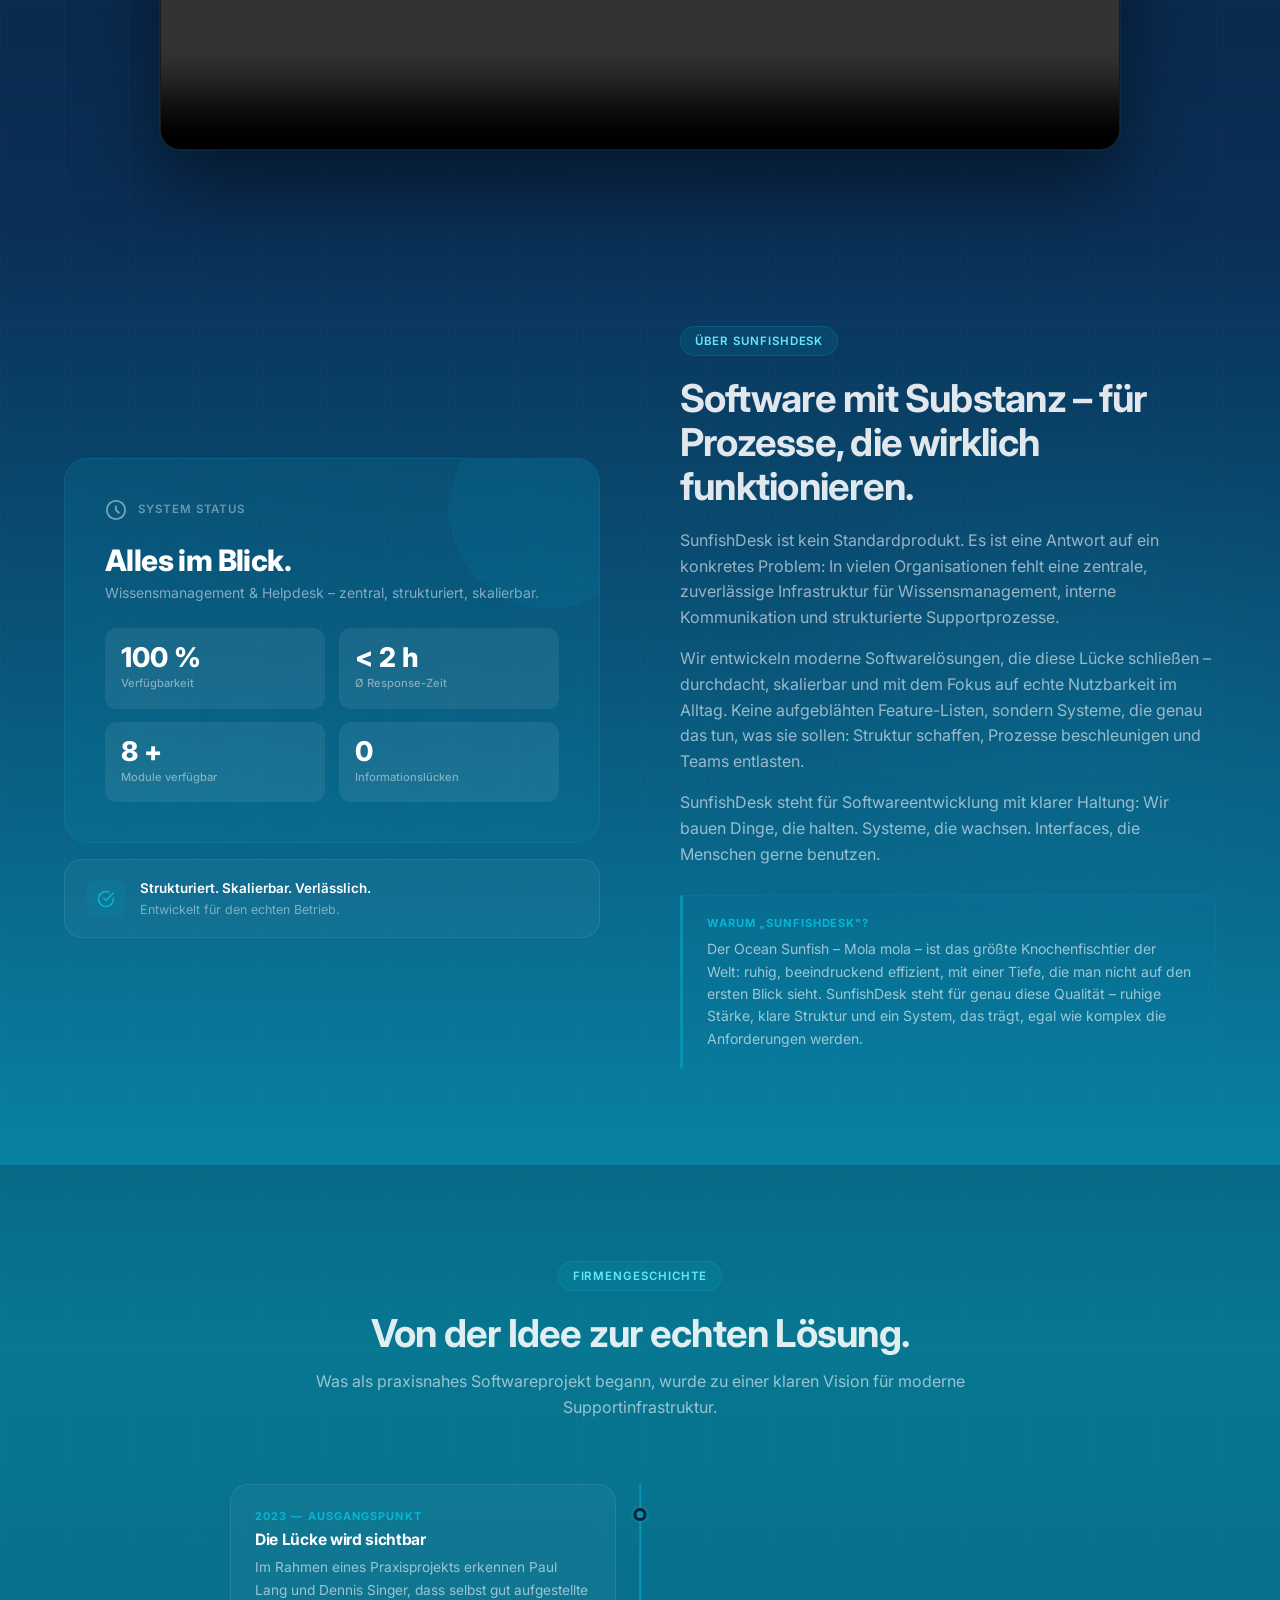
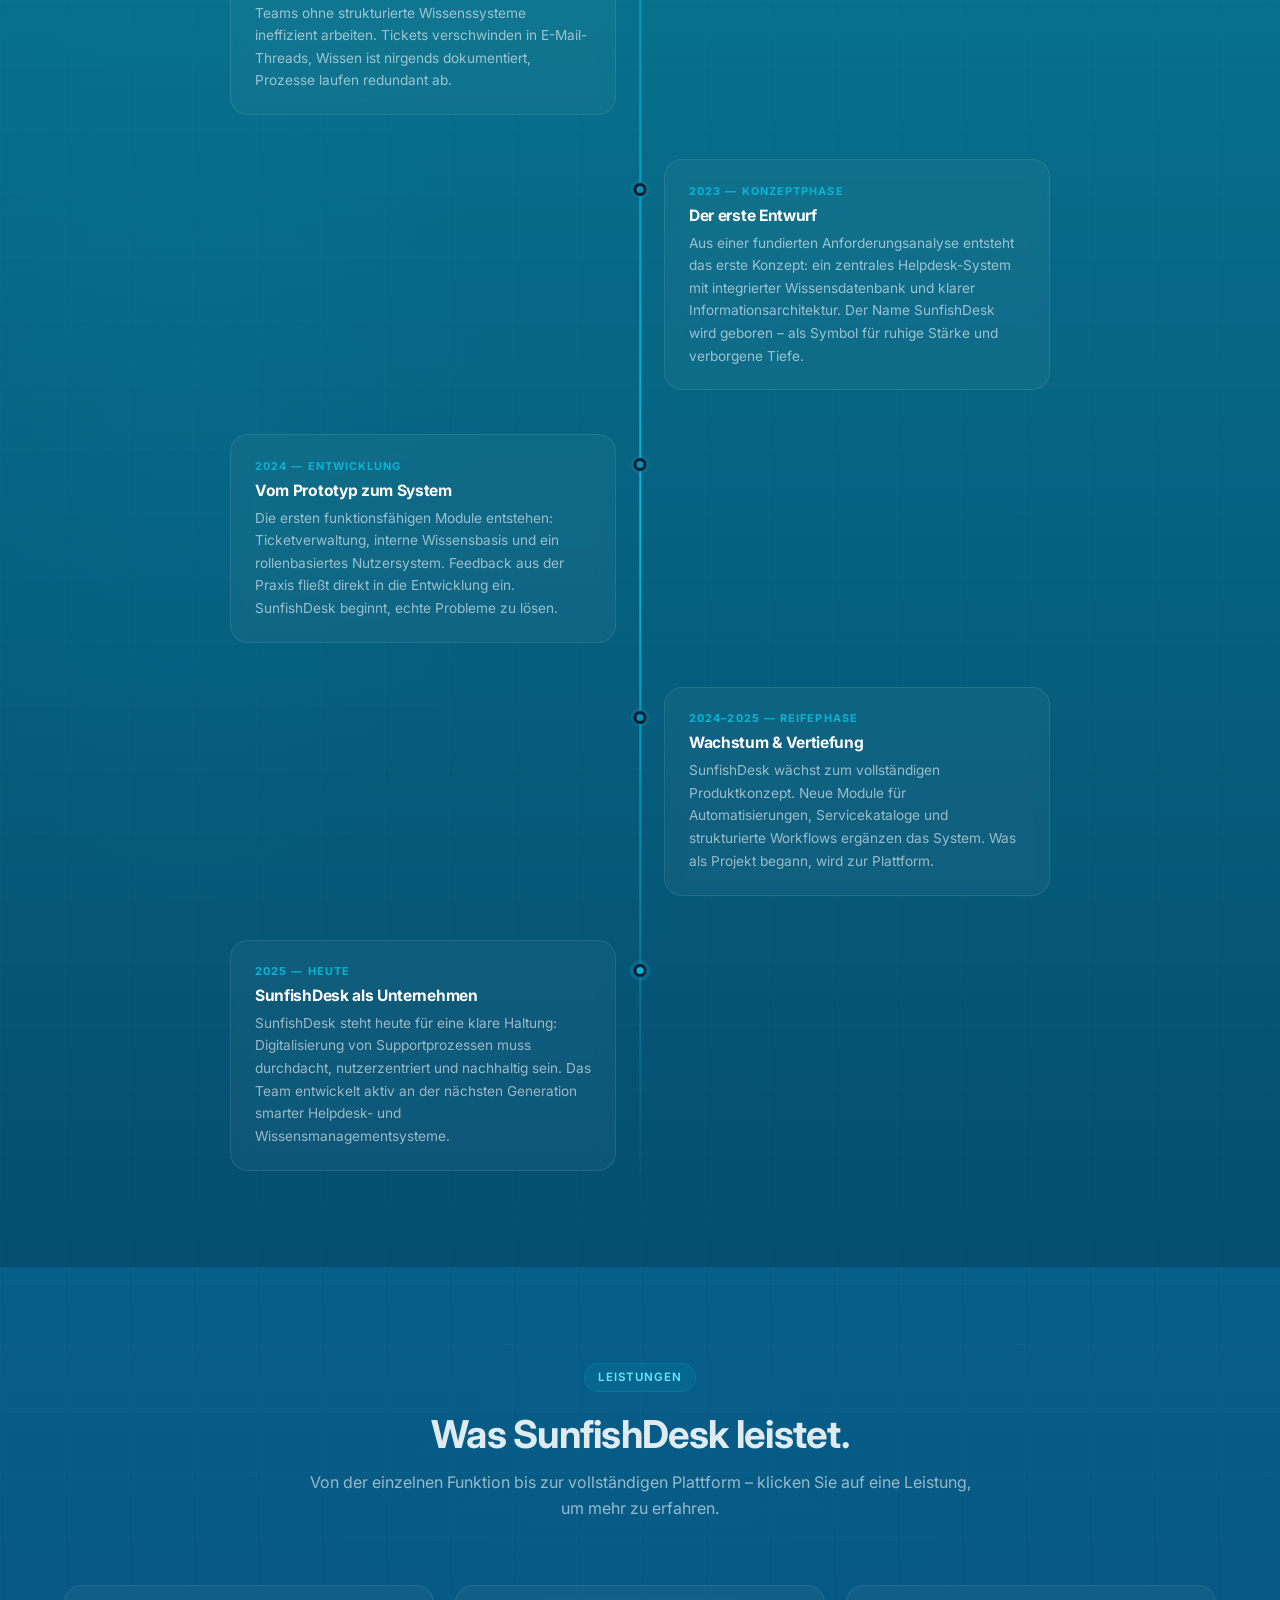
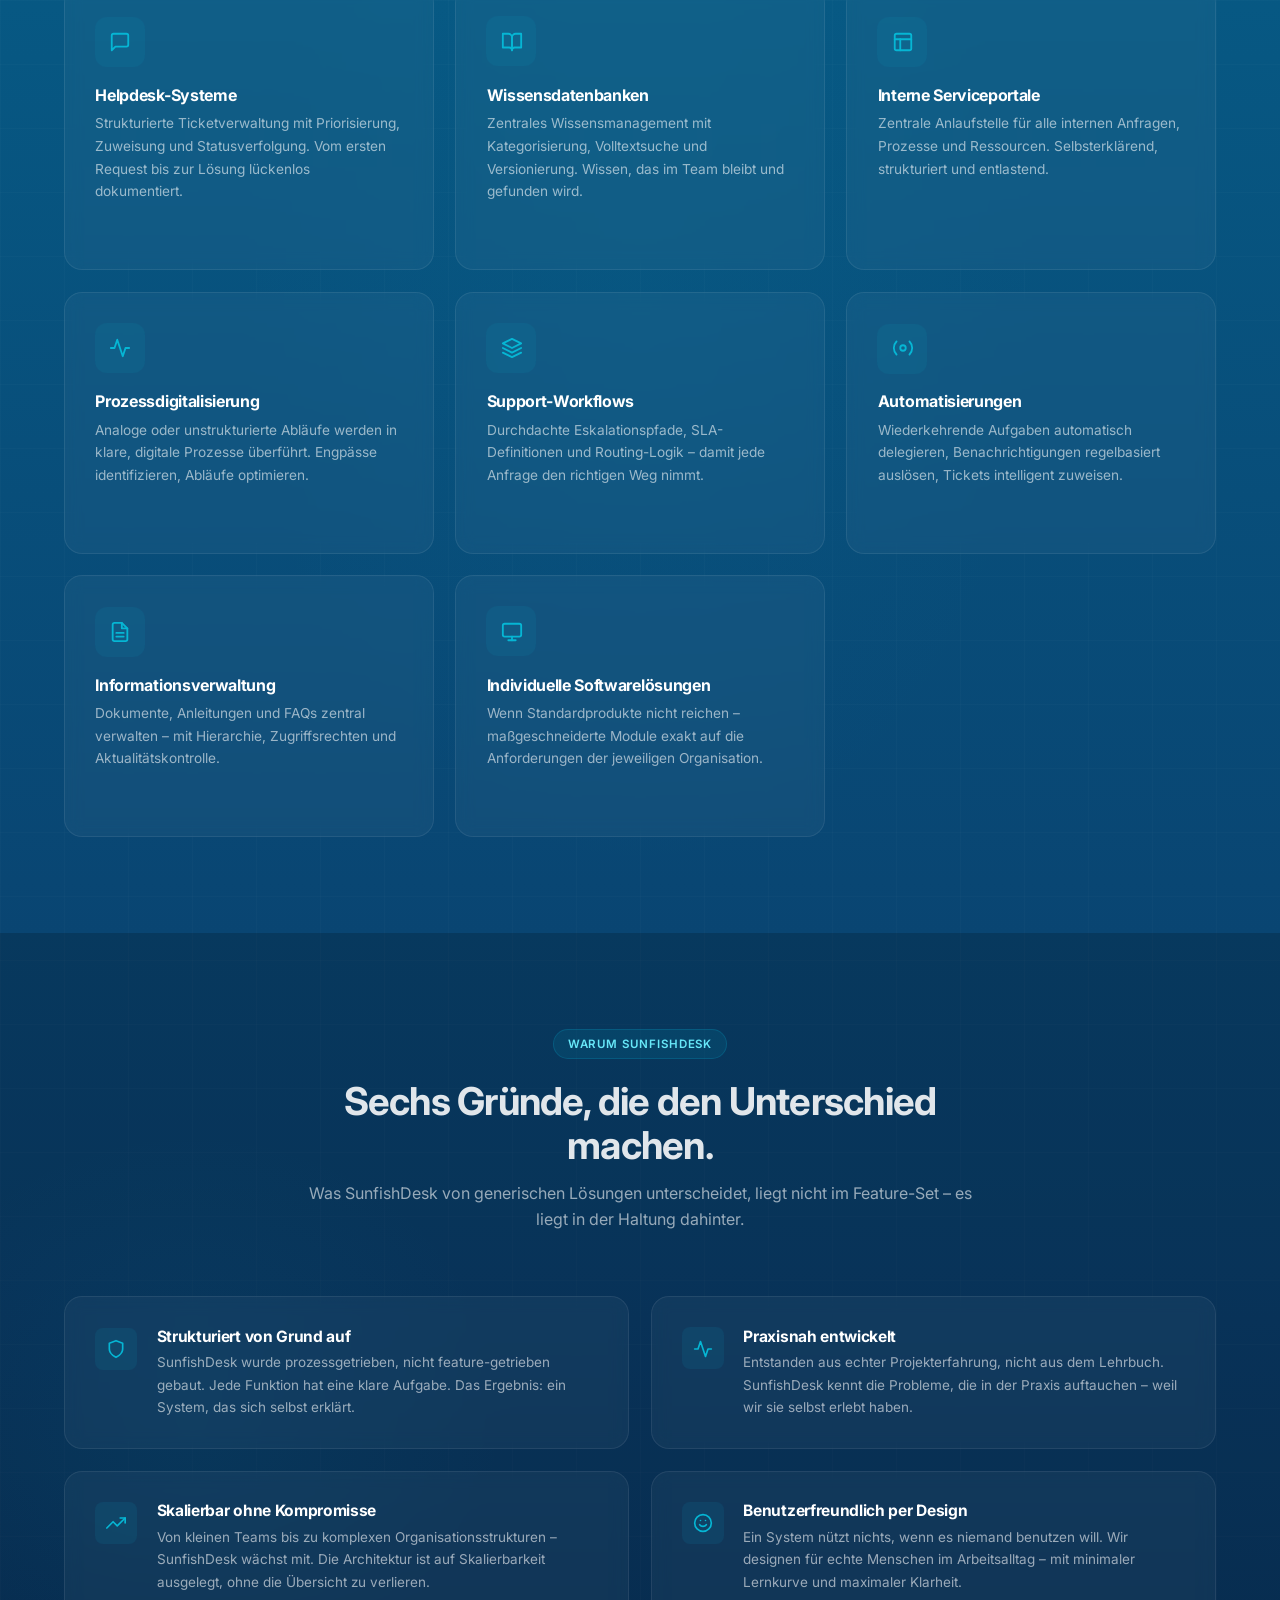
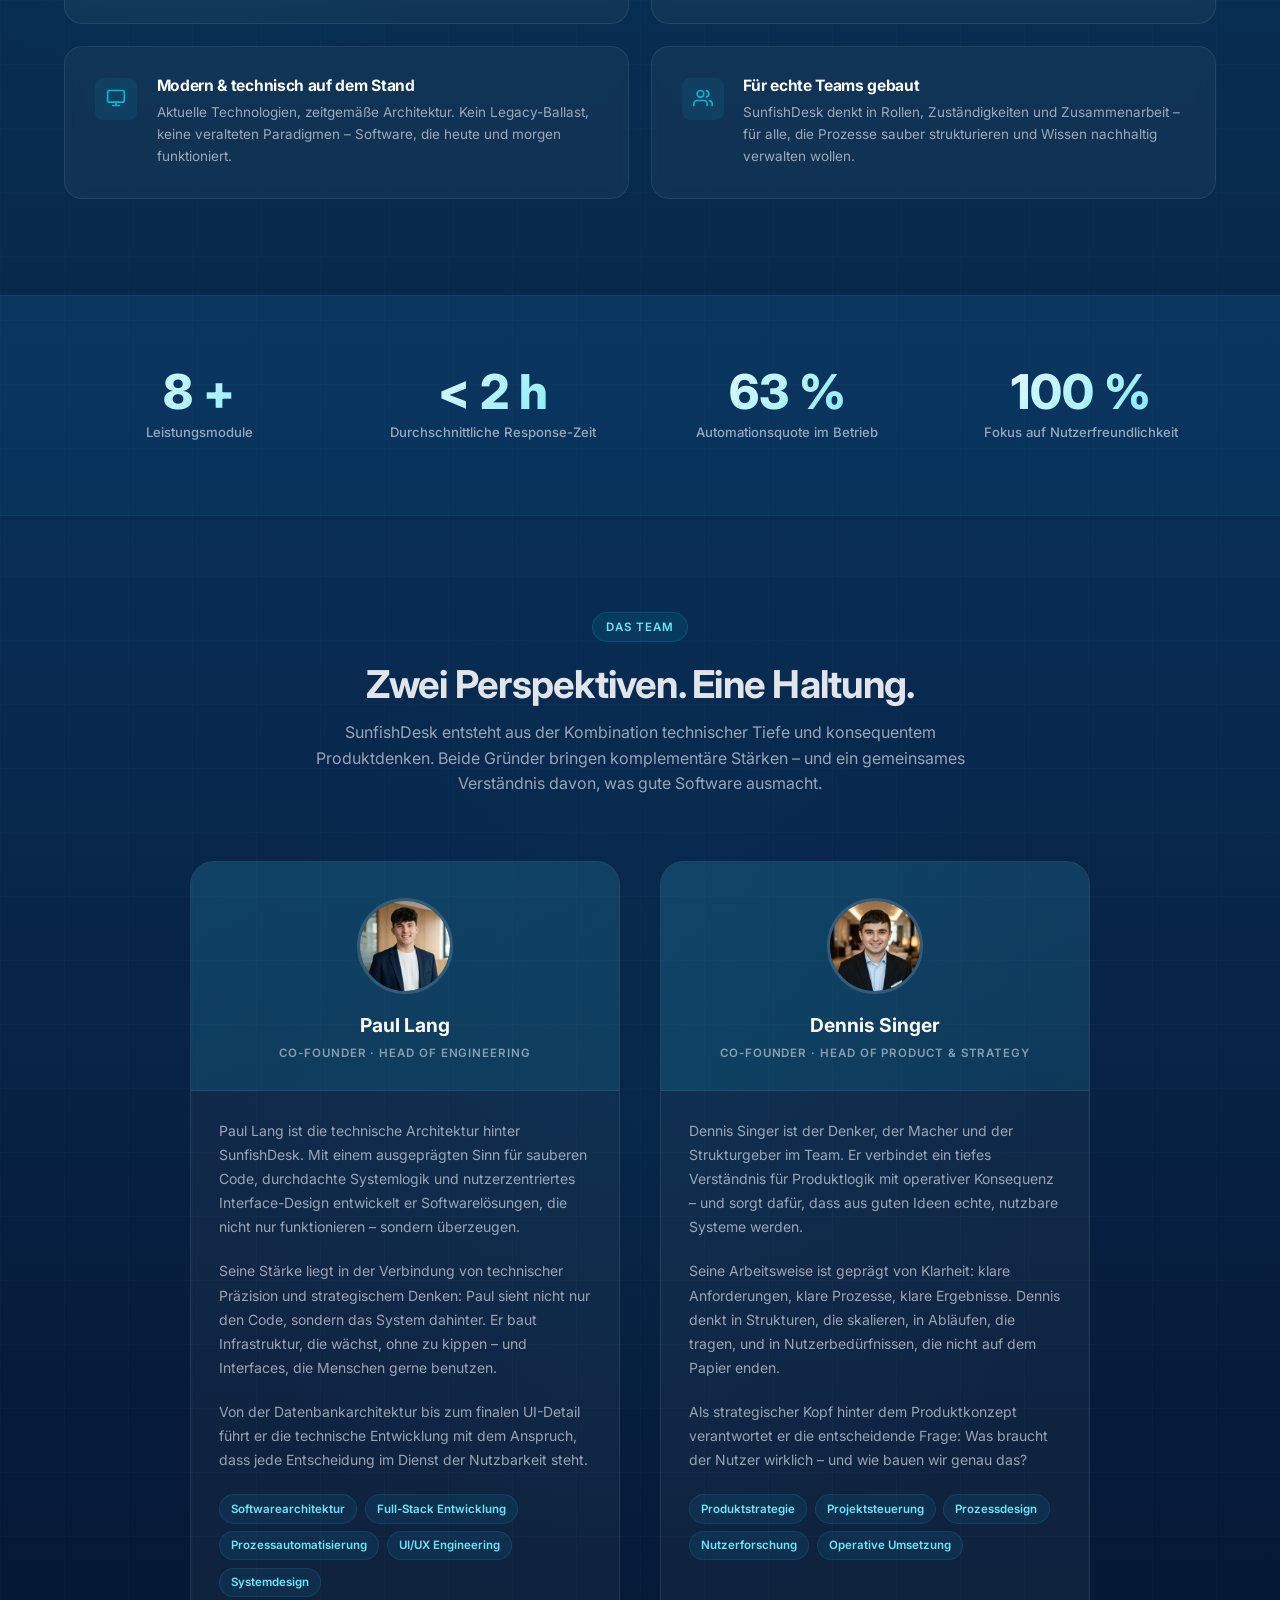
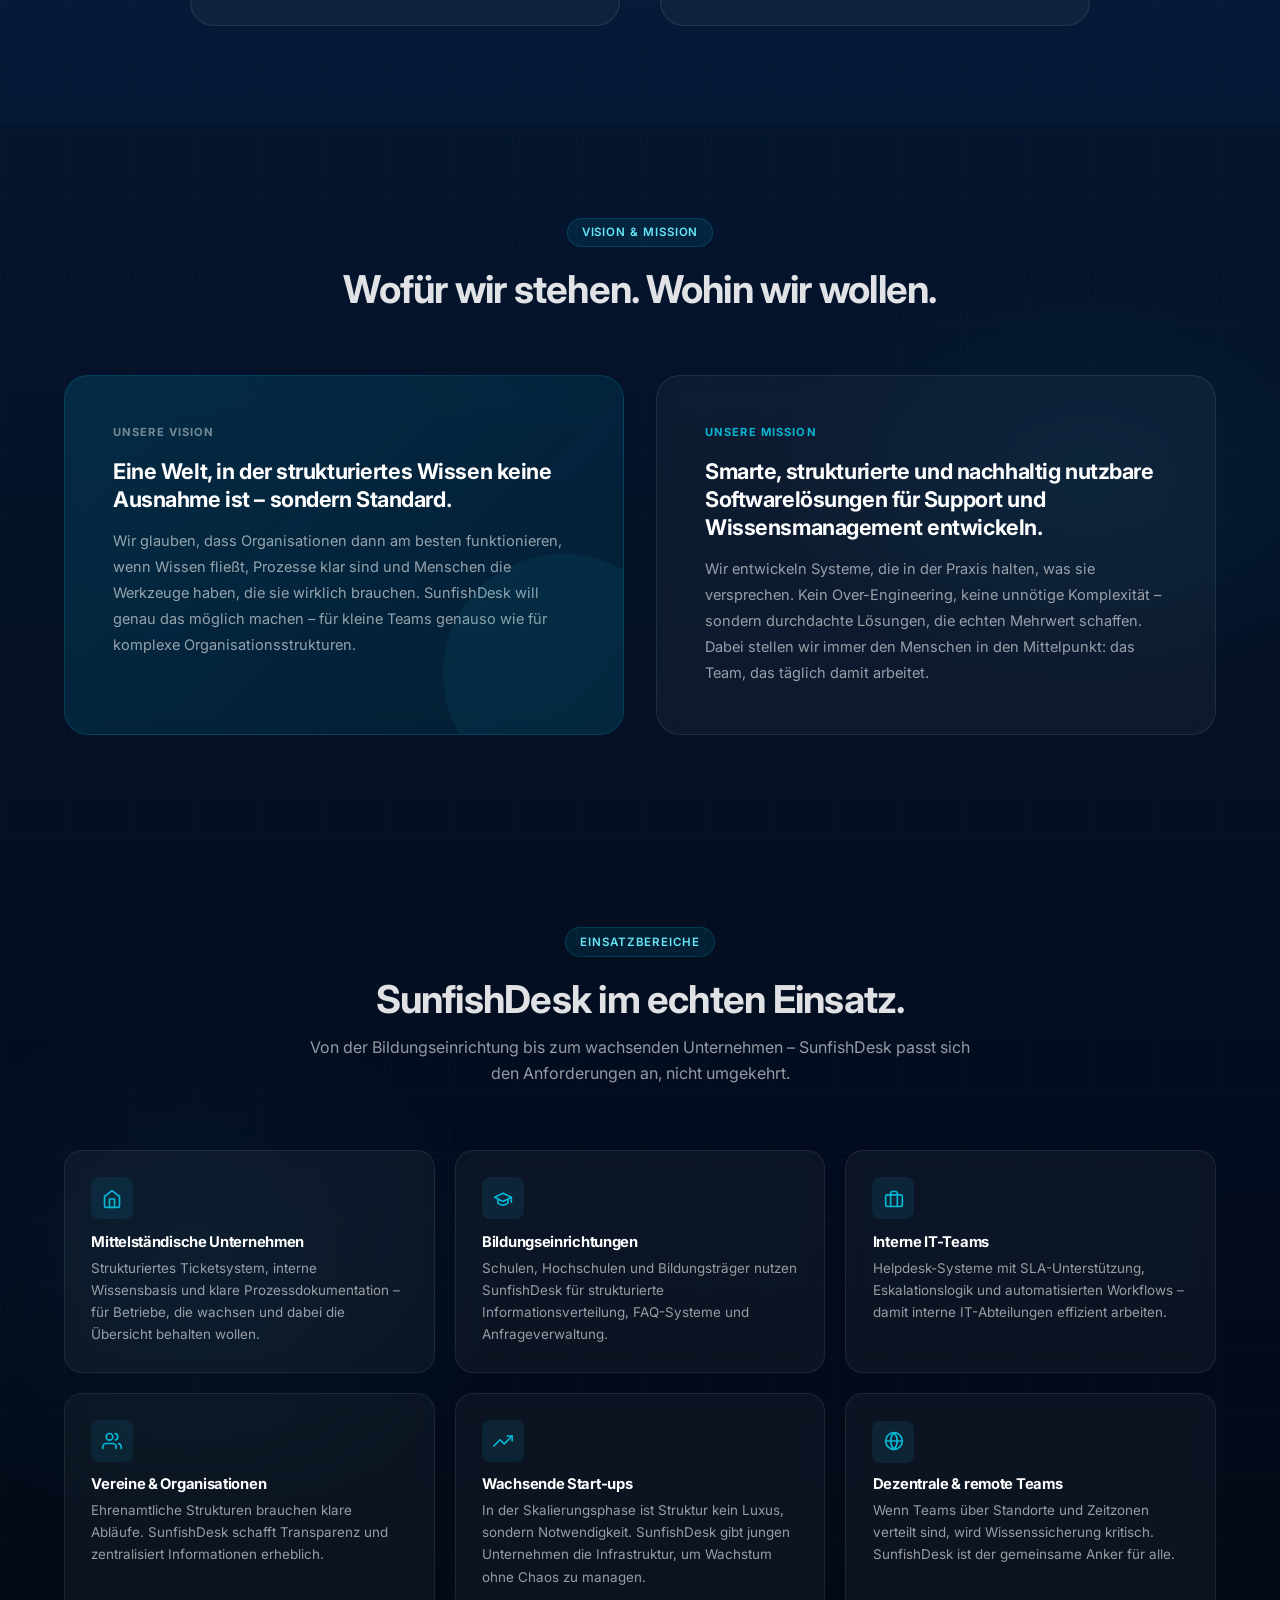
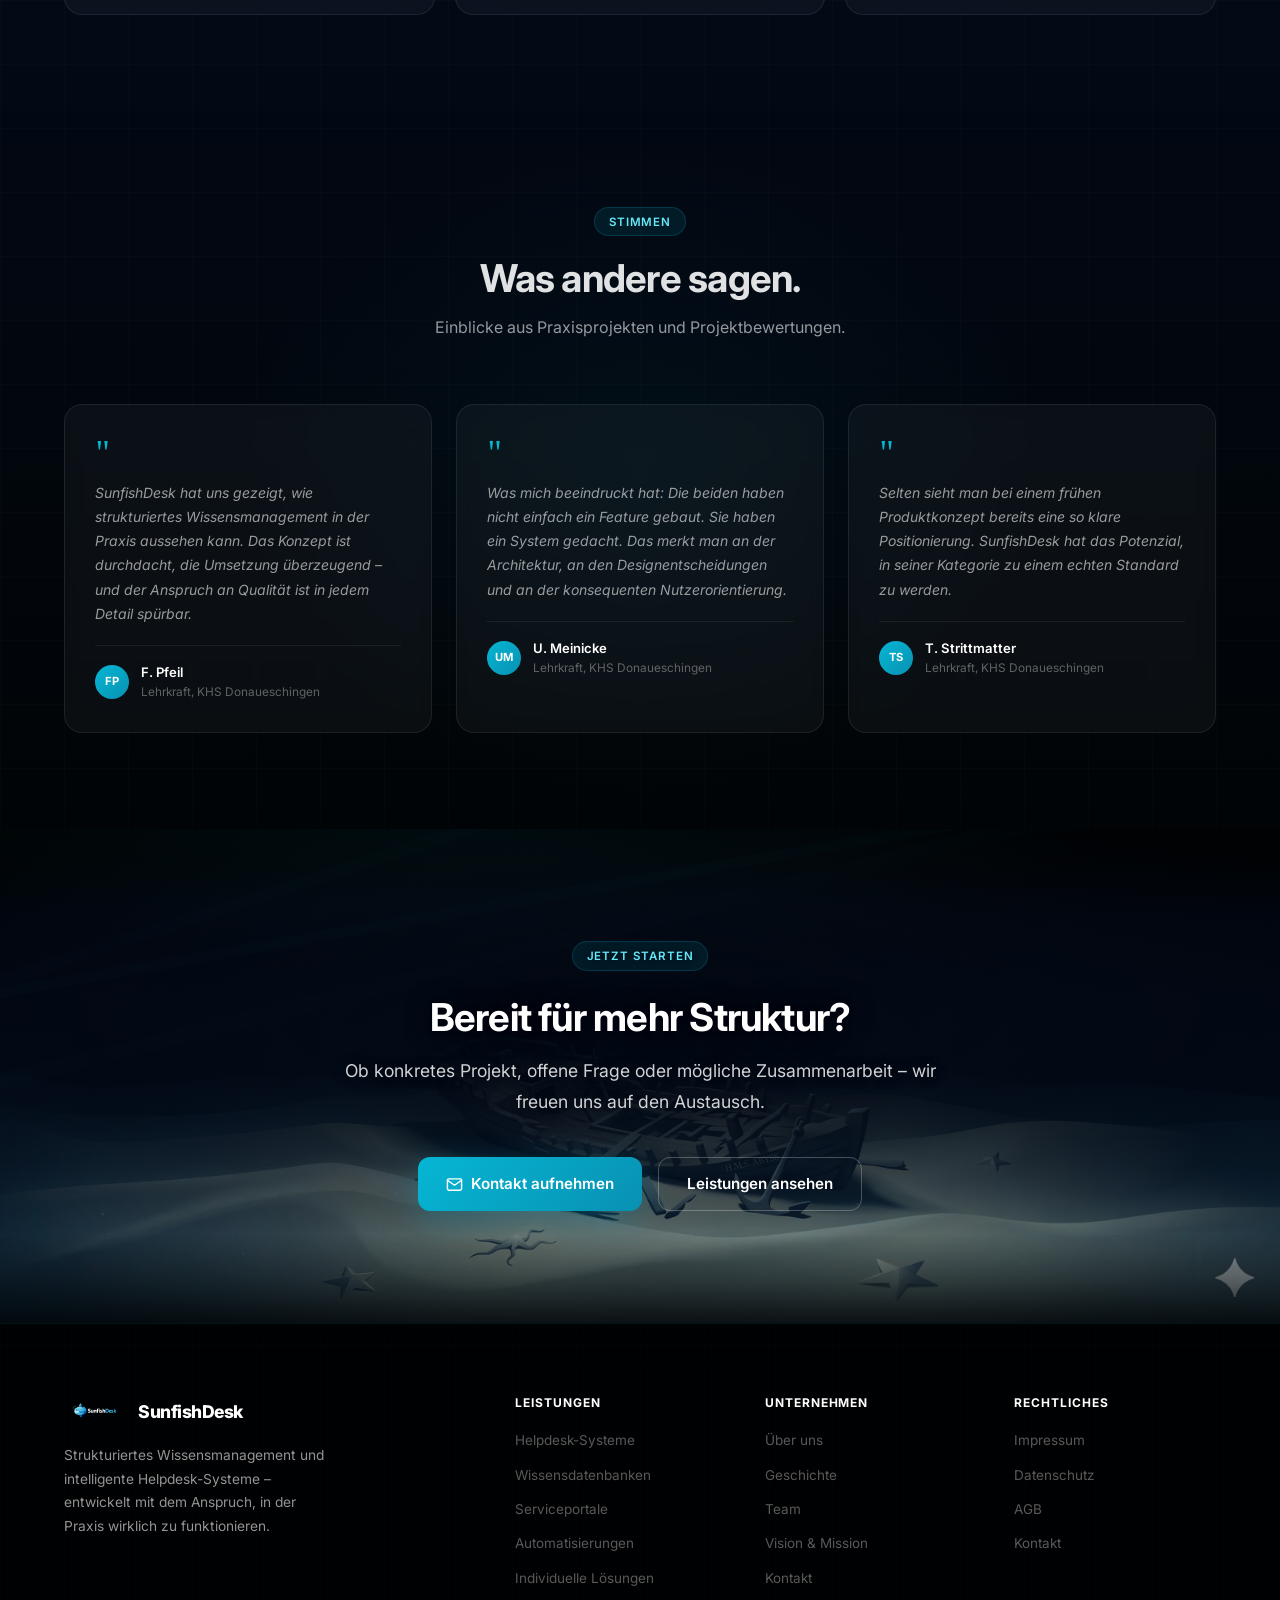
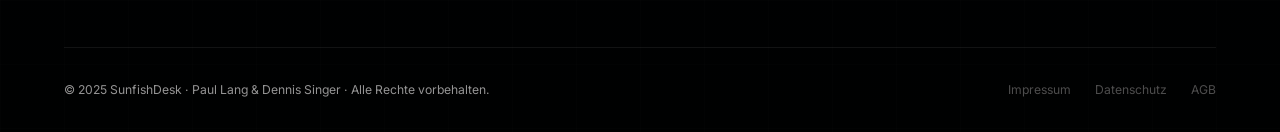
==== commit ba581240: "Fish cursor: add touch support for mobile devices - Extract shared triggerStartled(cx, cy) to avoid " ====
--- a/index.html
+++ b/index.html
@@ -196,21 +196,19 @@
   })();
 }
 
-window.addEventListener("mousedown", function(e) {
-  // Don't interrupt a jump; ignore if already dashing
+// Shared startled logic — called by both mouse click and touch tap
+function triggerStartled(cx, cy) {
   if (isJumping || isStartled) return;
 
-  // Only react when the click lands on or very near the fish (~38px hit radius)
-  const distToFish = Math.sqrt(
-    Math.pow(e.clientX - currentX, 2) + Math.pow(e.clientY - currentY, 2)
-  );
-  if (distToFish > 38) return;
+  // Only react within ~38px of the fish center
+  const dist = Math.sqrt(Math.pow(cx - currentX, 2) + Math.pow(cy - currentY, 2));
+  if (dist > 38) return;
 
   const waterlineY = getWaterlineY();
 
-  // Flee direction: normalized vector away from the cursor
-  const dx  = currentX - e.clientX;
-  const dy  = currentY - e.clientY;
+  // Flee direction: normalized vector away from the contact point
+  const dx  = currentX - cx;
+  const dy  = currentY - cy;
   const len = Math.sqrt(dx * dx + dy * dy) || 1;
   dashDirX = dx / len;
   dashDirY = dy / len;
@@ -220,22 +218,38 @@
   dashEndX   = currentX + dashDirX * DASH_DISTANCE;
   dashEndY   = currentY + dashDirY * DASH_DISTANCE;
 
-  // Always land underwater — clamp end position below surface
   if (dashEndY < waterlineY + 18) dashEndY = waterlineY + 18;
 
   isStartled        = true;
   startledStartTime = performance.now();
 
-  // Bubble trail — one bubble every 40 ms for the life of the dash
   if (dashBubbleTimer) clearInterval(dashBubbleTimer);
   dashBubbleTimer = setInterval(function() {
     if (!isStartled) { clearInterval(dashBubbleTimer); dashBubbleTimer = null; return; }
-    // Spawn slightly behind the fish (opposite of dash direction)
     const bx = currentX - dashDirX * 14 + (Math.random() - 0.5) * 8;
     const by = currentY - dashDirY * 14 + (Math.random() - 0.5) * 8;
     spawnDashBubble(bx, by);
   }, 40);
+}
+
+// Mouse
+window.addEventListener("mousedown", function(e) {
+  triggerStartled(e.clientX, e.clientY);
 });
+
+// Touch — fish follows finger and reacts to taps on itself
+window.addEventListener("touchmove", function(e) {
+  const t = e.touches[0];
+  mouseX = t.clientX;
+  mouseY = t.clientY;
+}, { passive: true });
+
+window.addEventListener("touchstart", function(e) {
+  const t = e.touches[0];
+  mouseX = t.clientX;
+  mouseY = t.clientY;
+  triggerStartled(t.clientX, t.clientY);
+}, { passive: true });
 
 // ──────────────────────────────────────────────────────────────────────────────
 
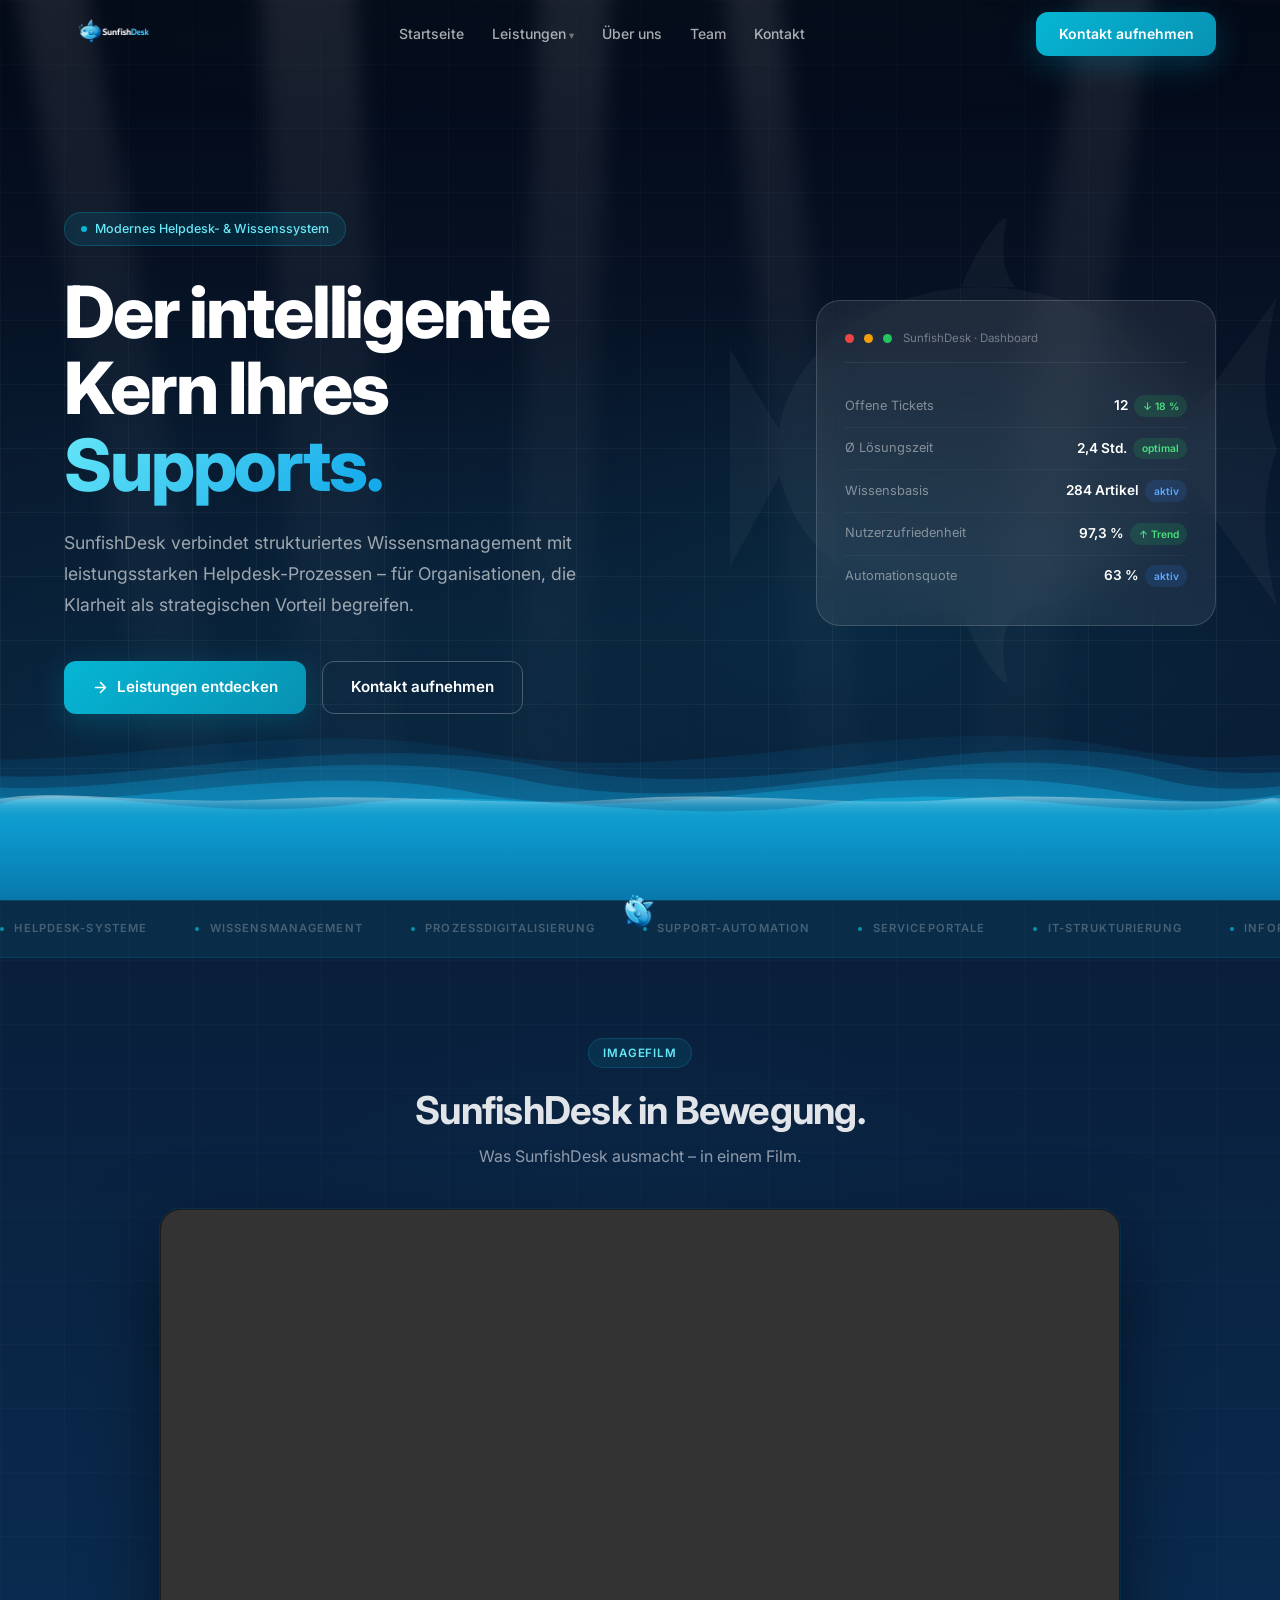
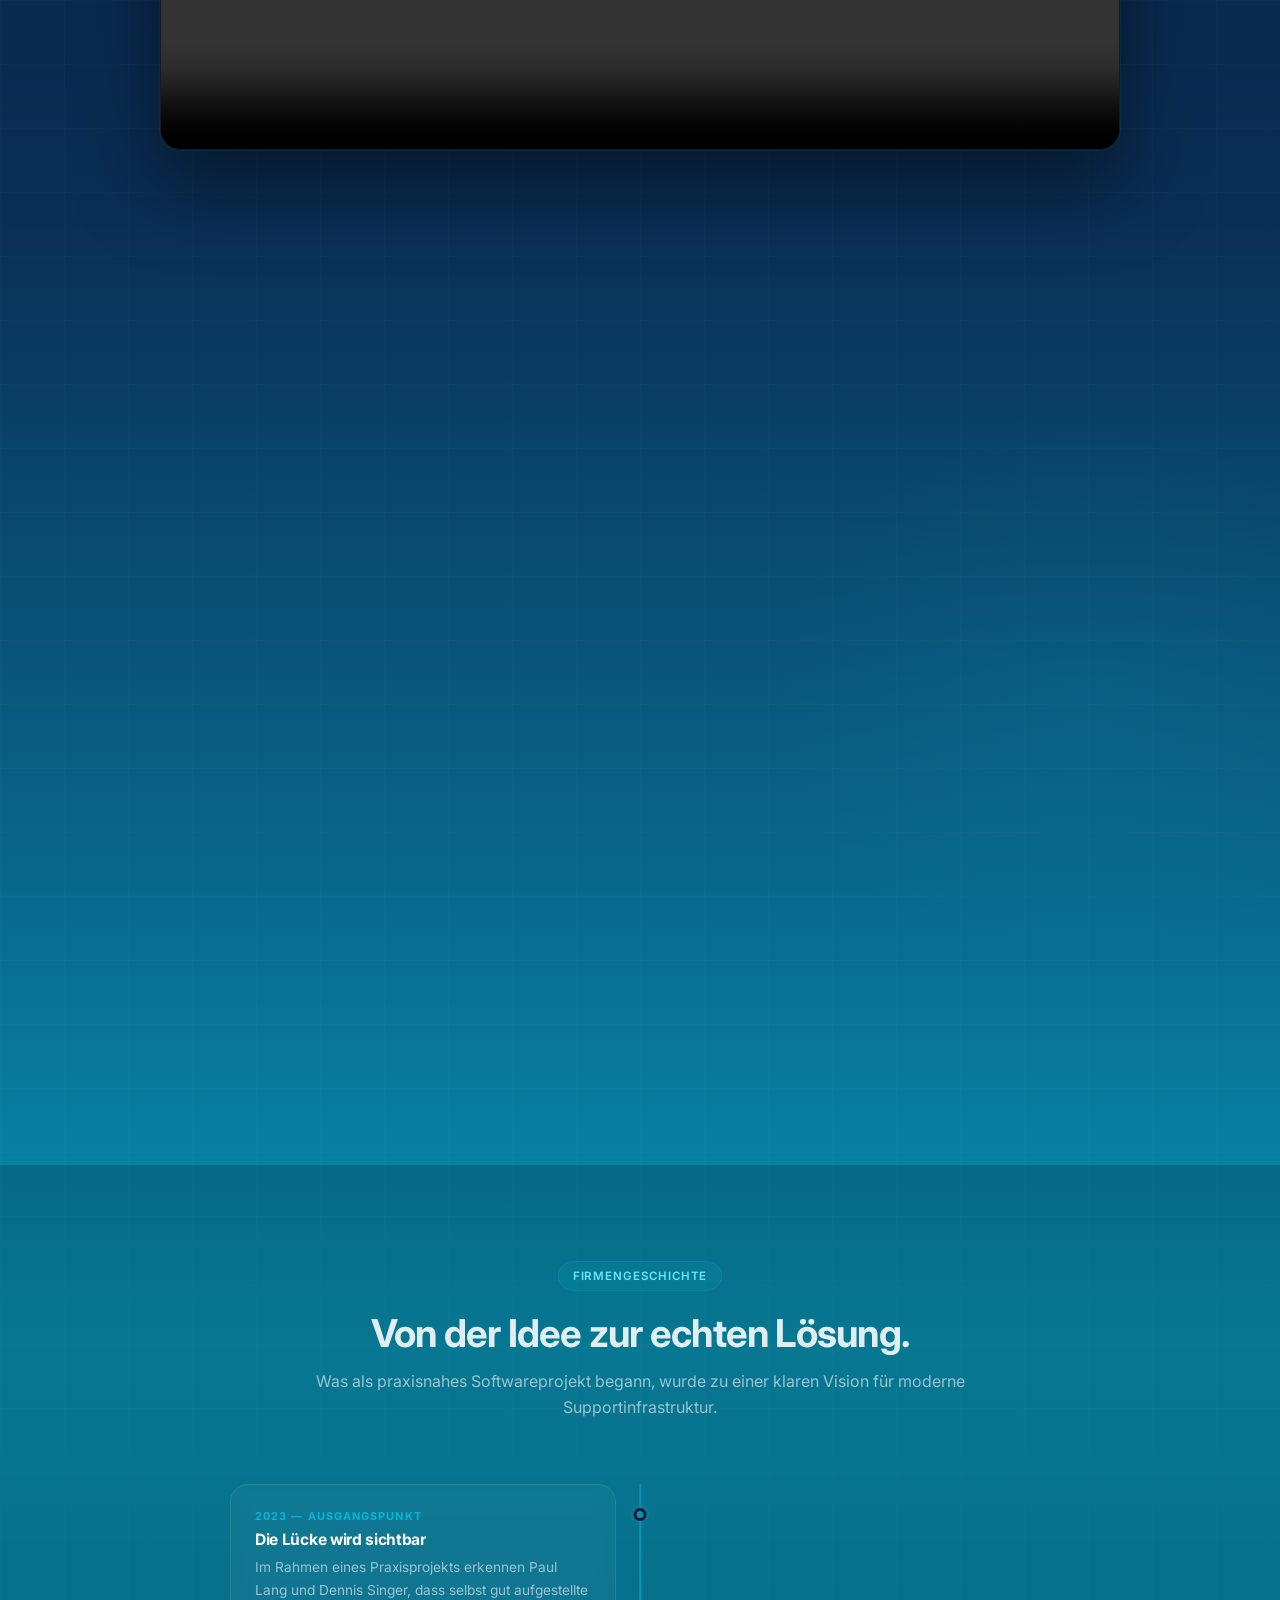
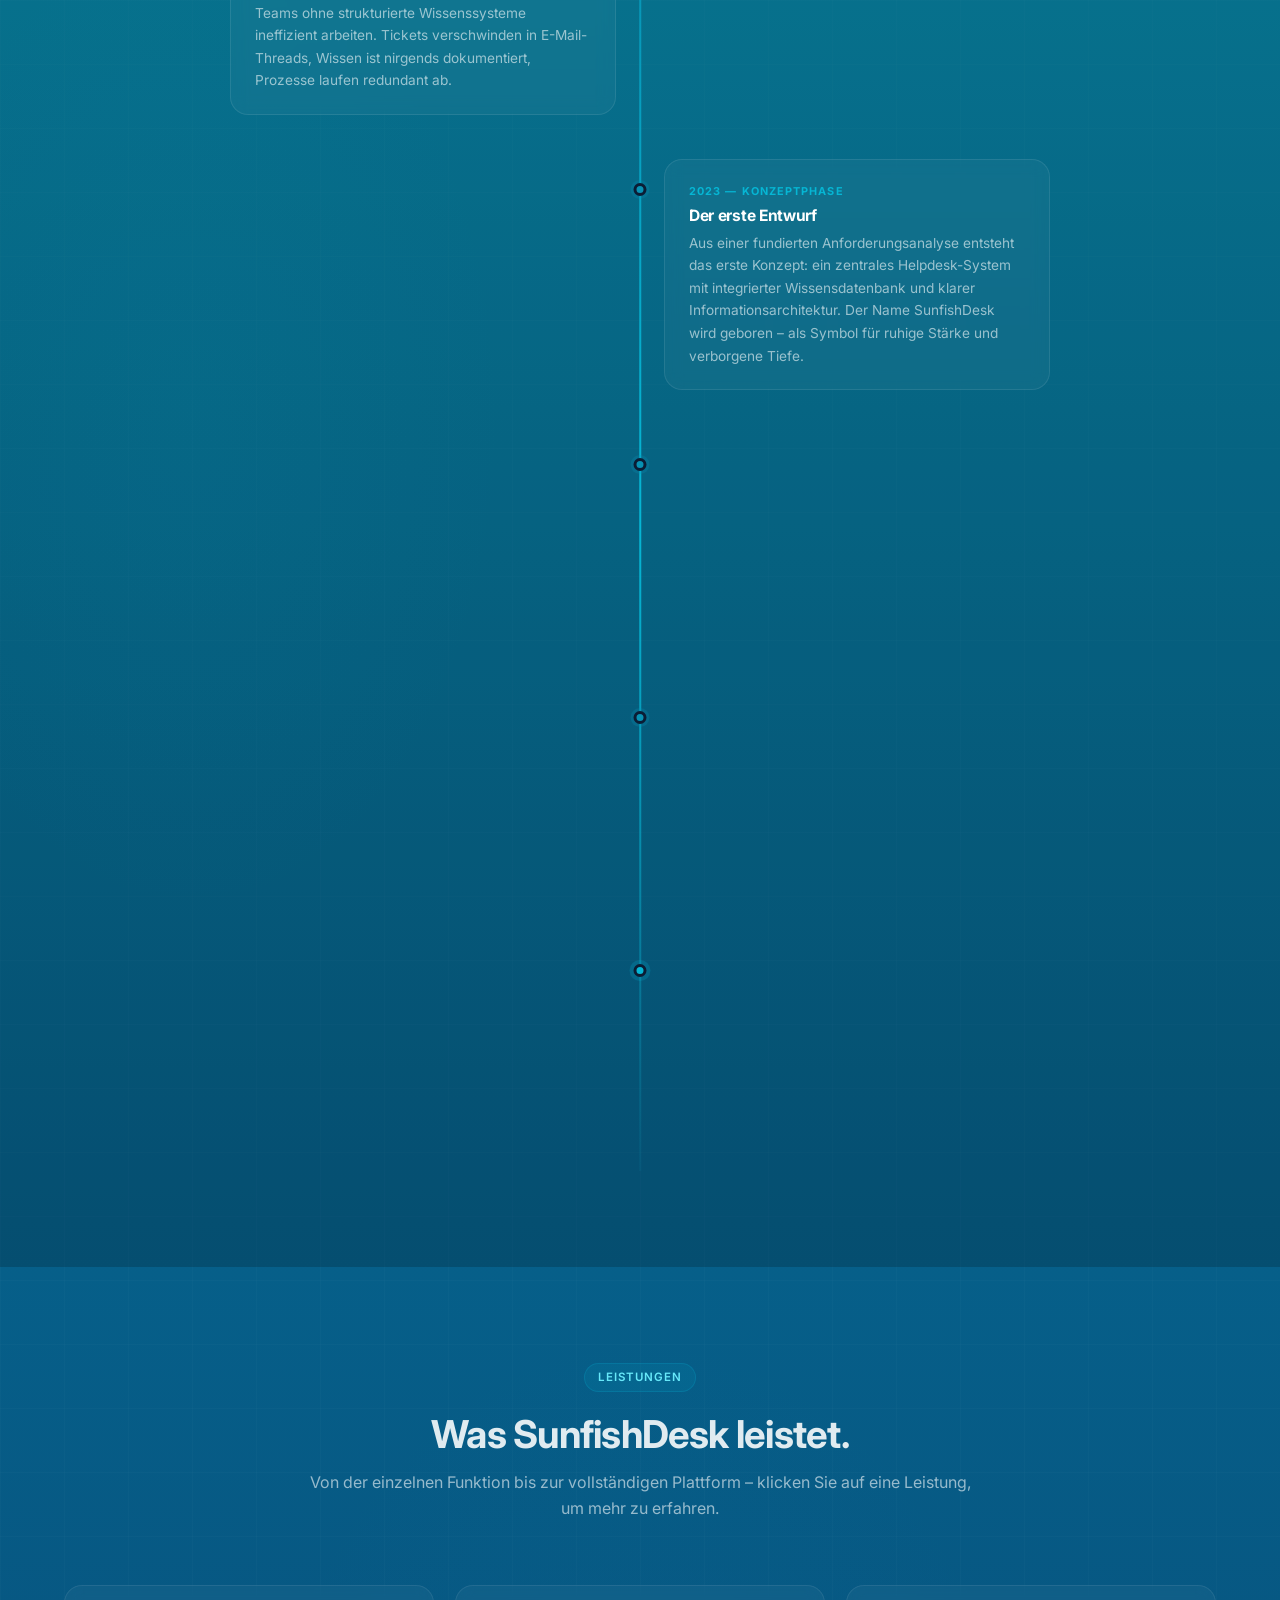
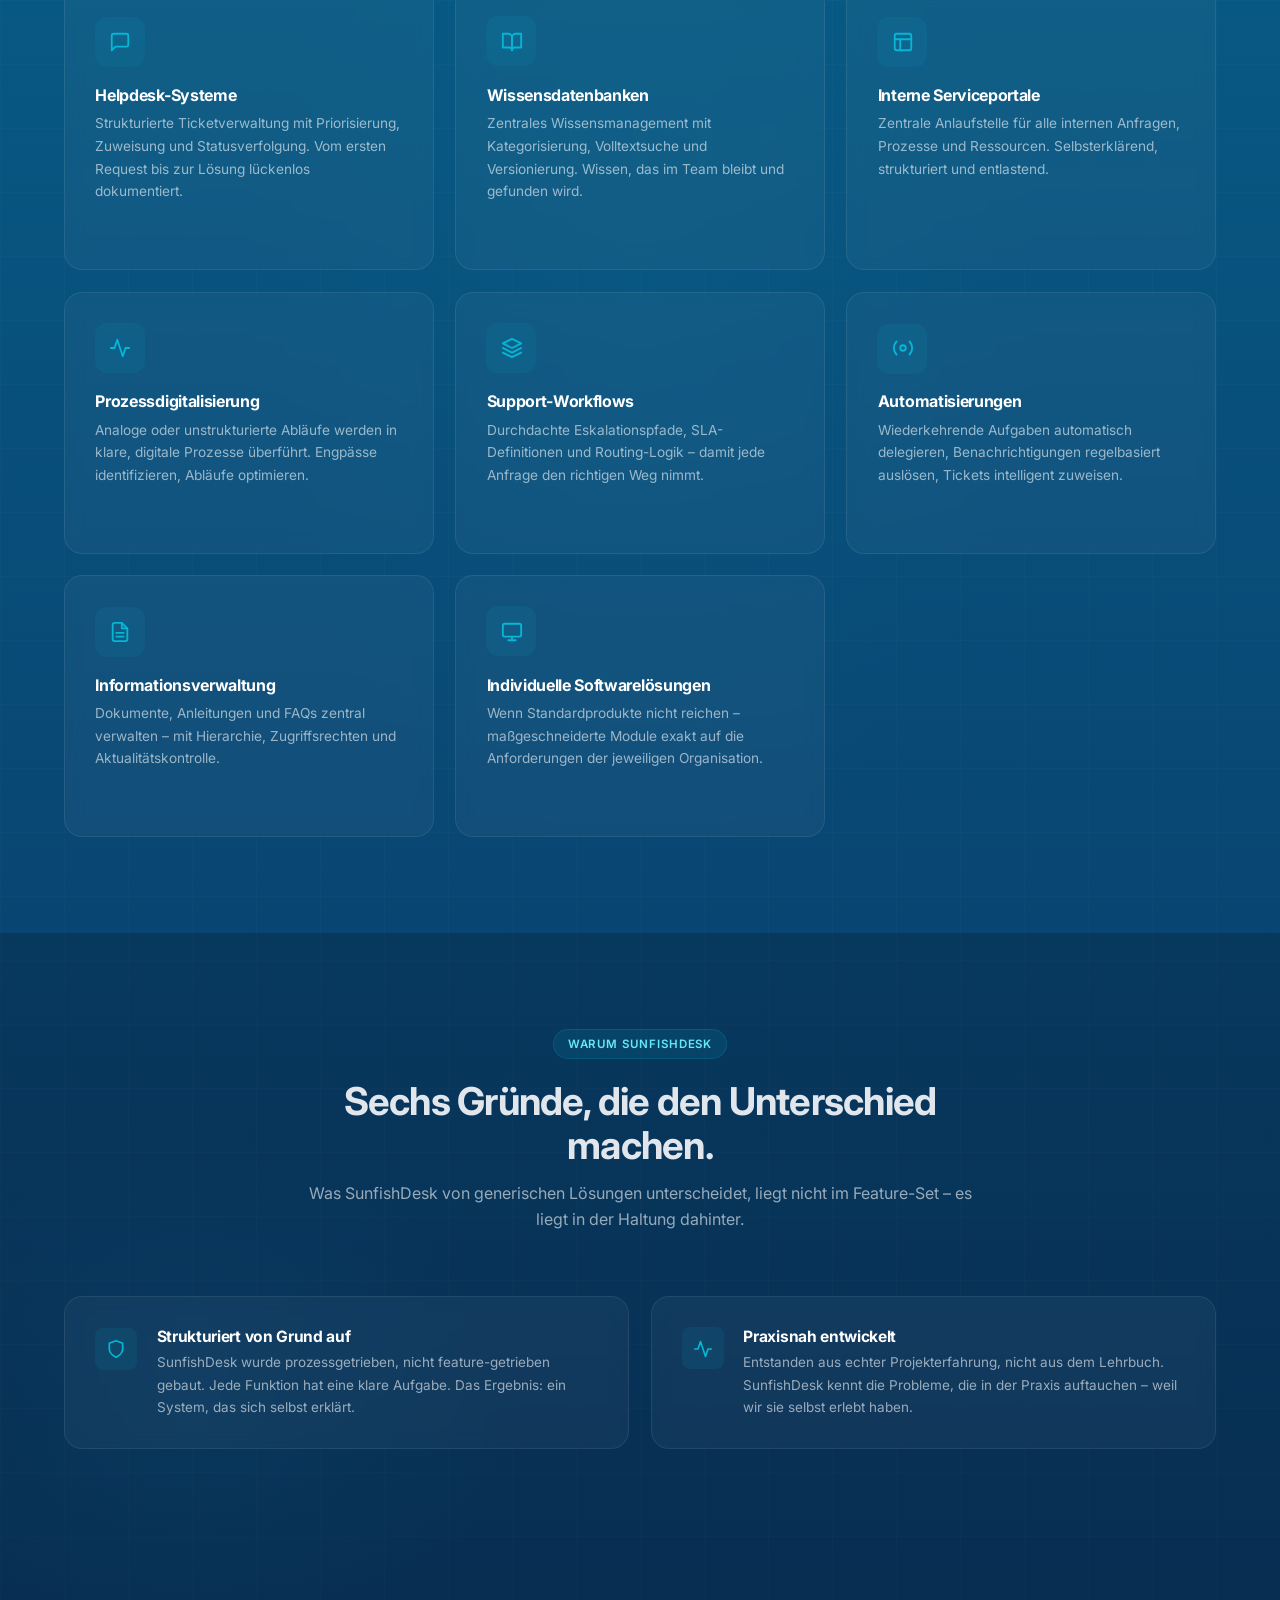
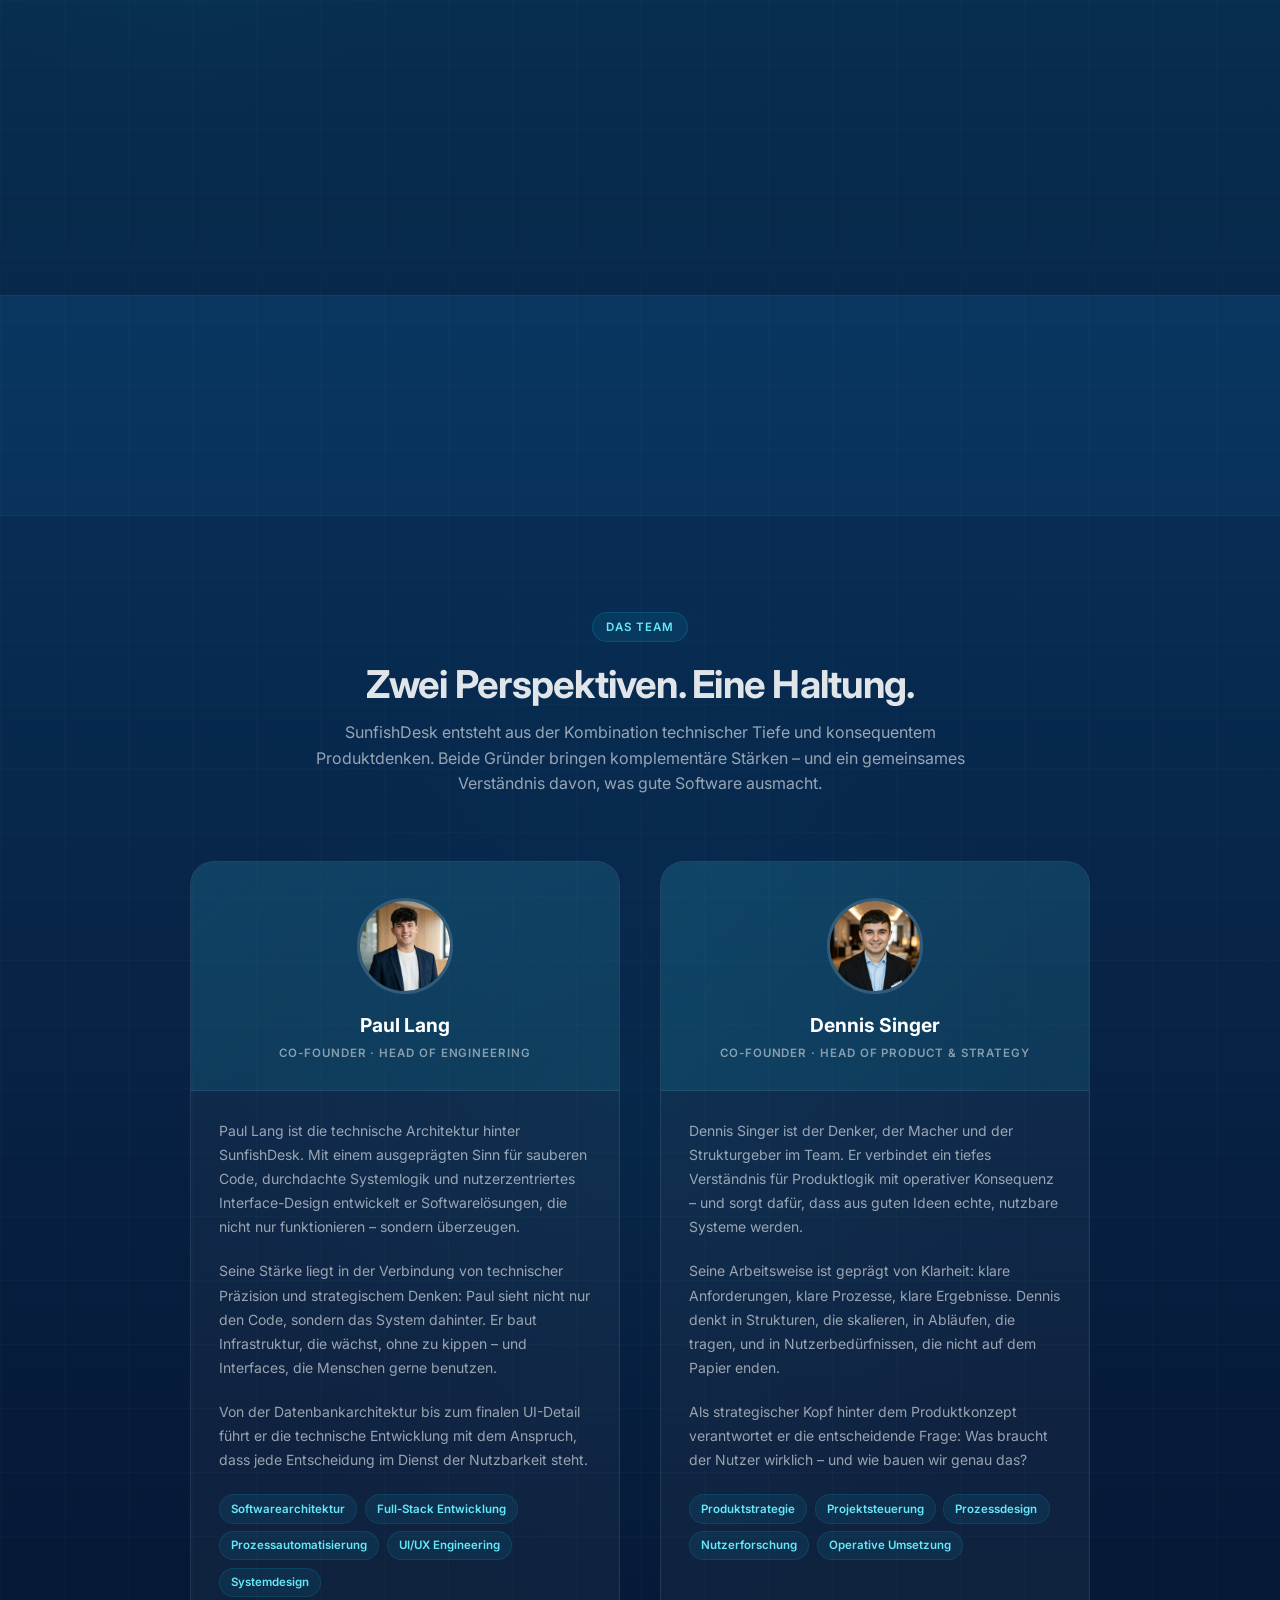
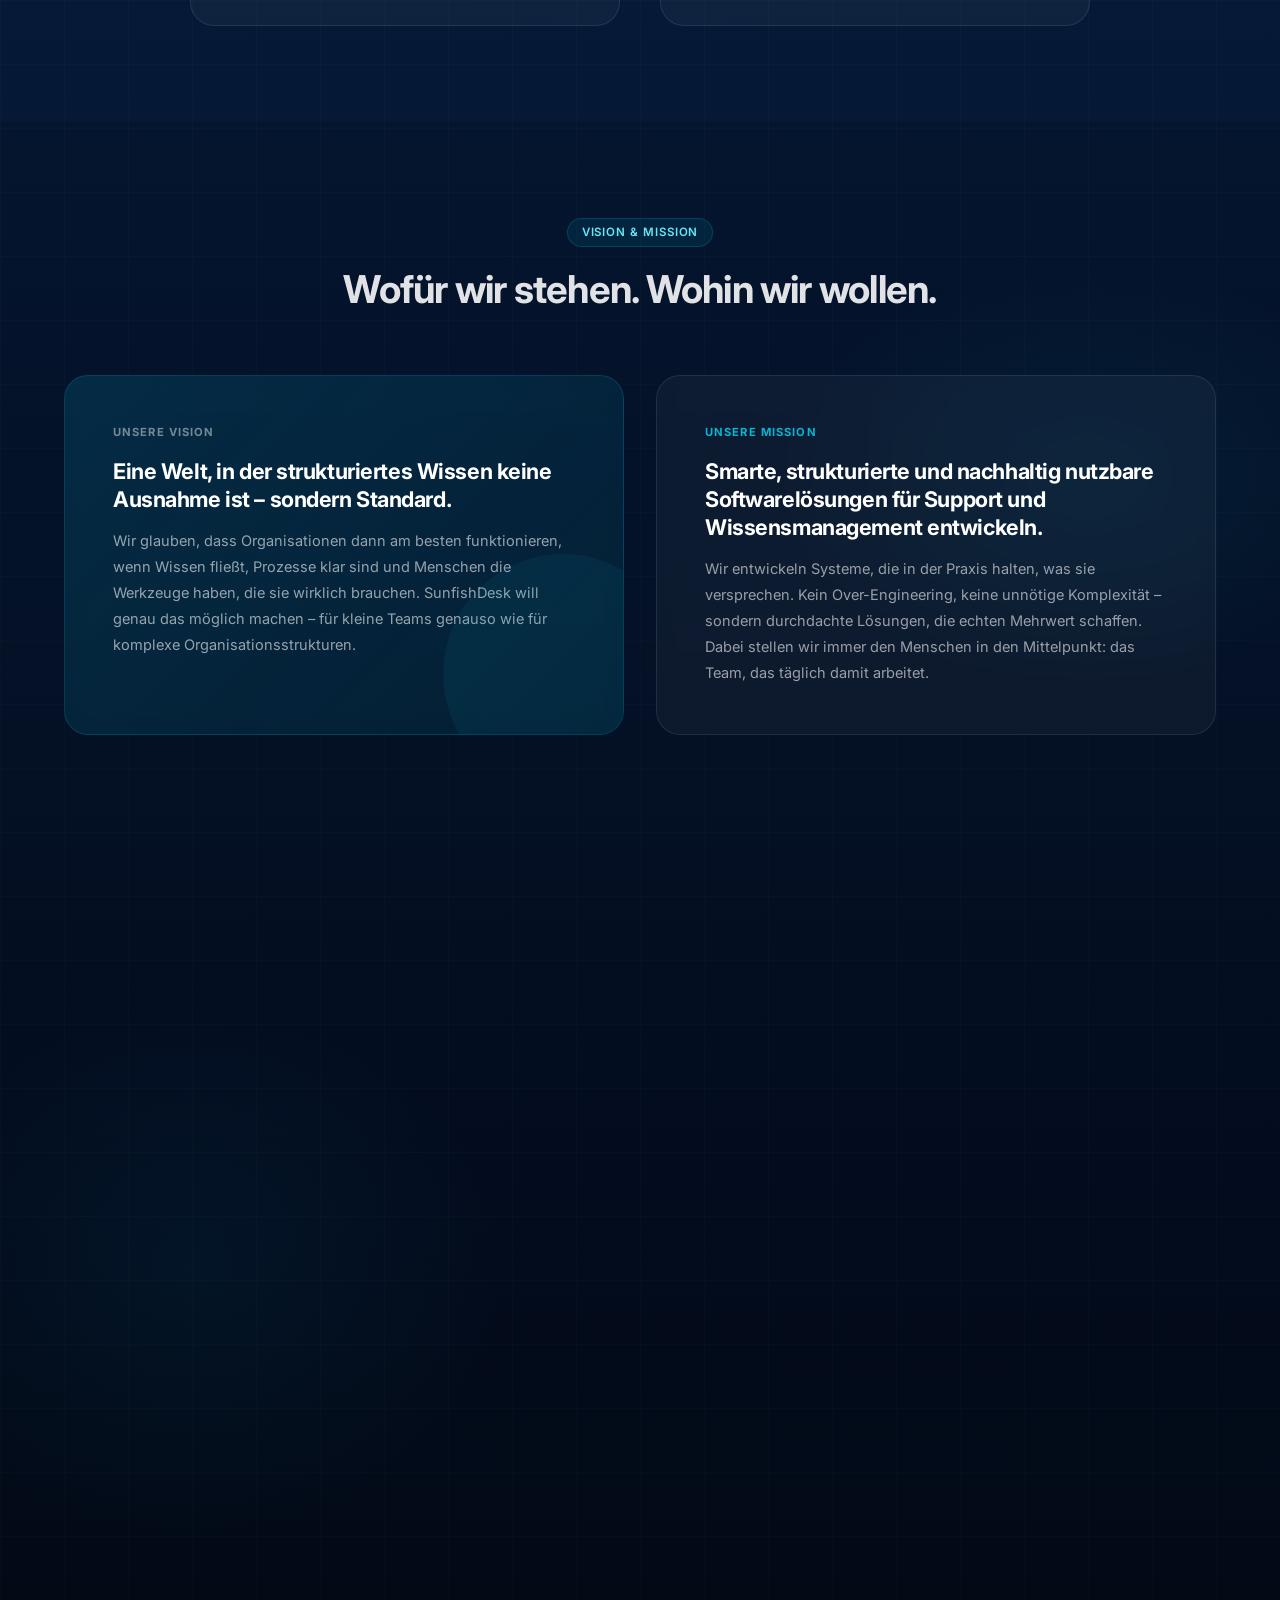
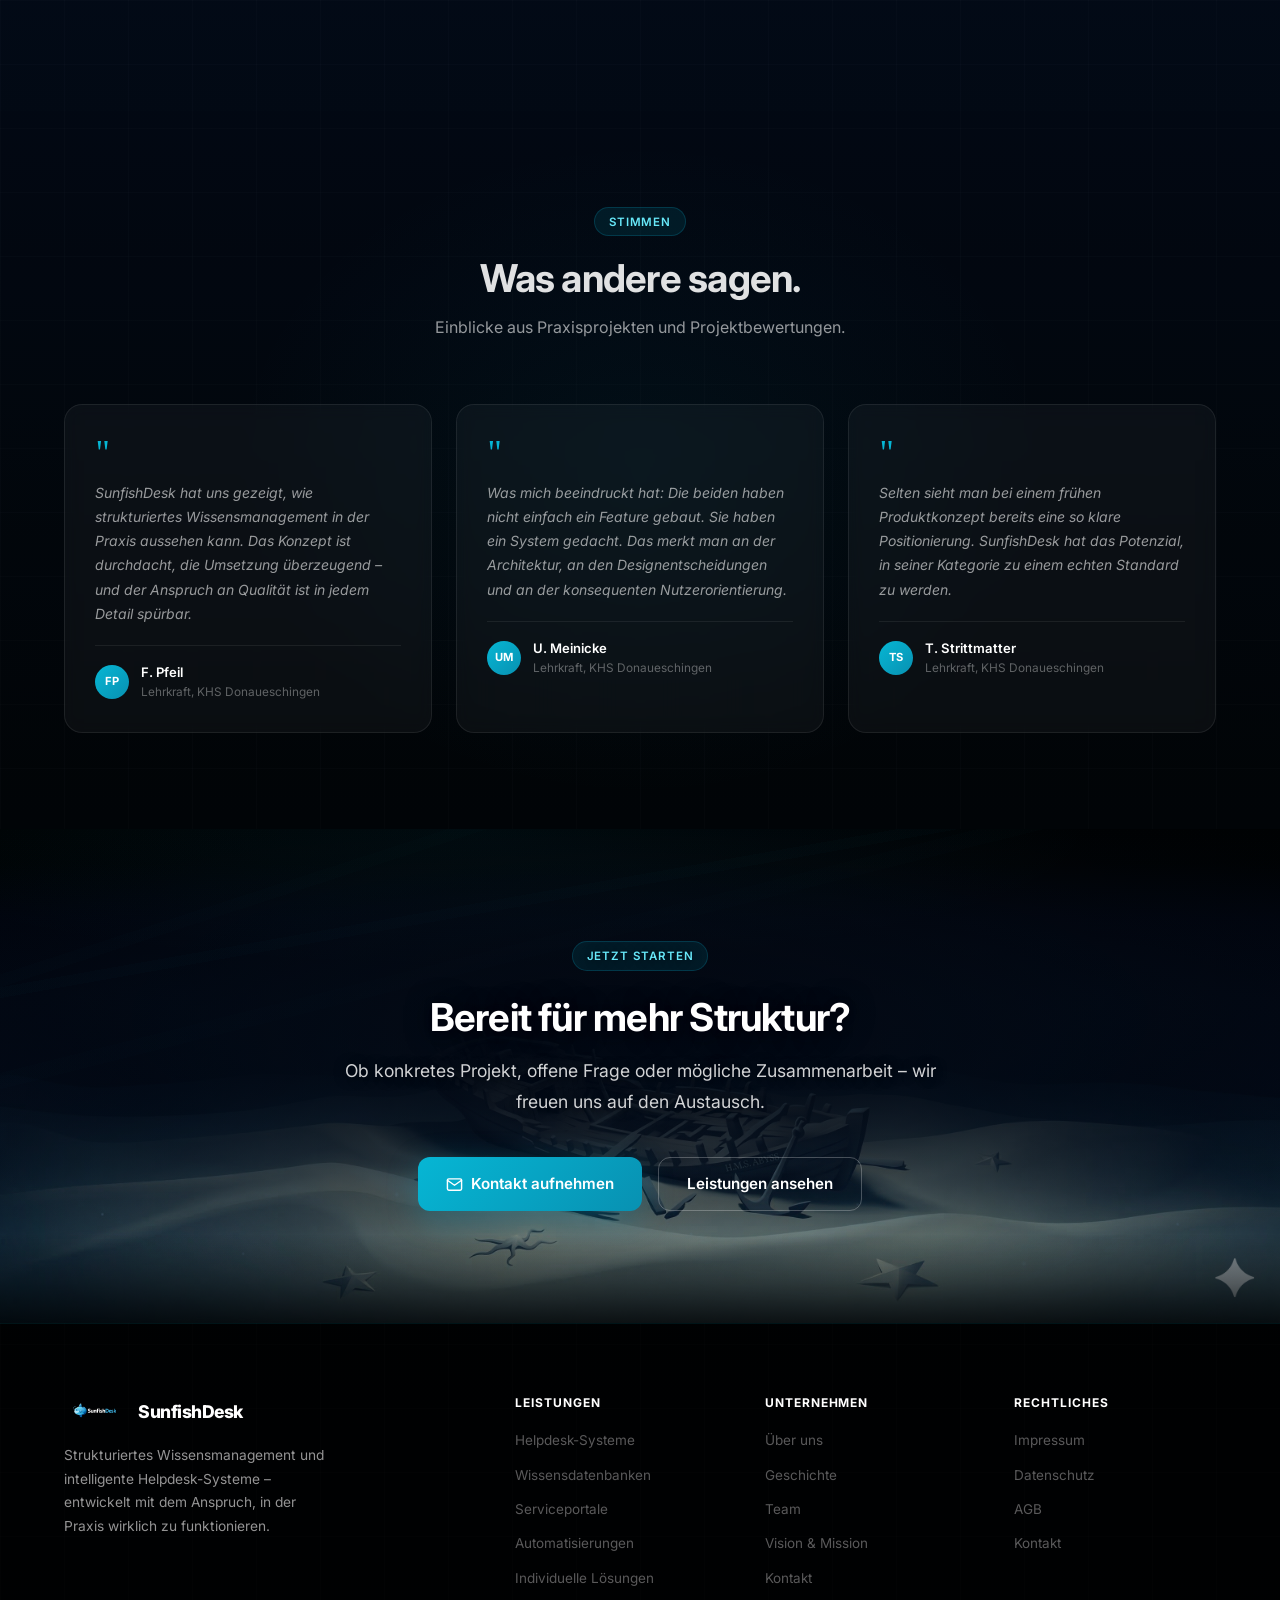
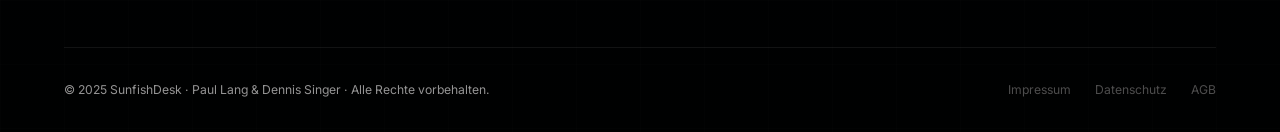
==== commit 72c5dc8a: "Updated all other sides with ui elemets and fish cursor" ====
--- a/index.html
+++ b/index.html
@@ -13,419 +13,9 @@
 
 
 
-<div id="fish-cursor"></div>
-<script>
-const fish = document.getElementById("fish-cursor");
-
-let mouseX = window.innerWidth / 2;
-let mouseY = window.innerHeight / 2;
-
-let currentX = mouseX;
-let currentY = mouseY;
-let lastY = currentY;
-
-const speed = 0.015;
-
-// Merkt sich, welches Bild gerade aktiv ist
-let facing = "left";
-
-window.addEventListener("mousemove", function(e) {
-  mouseX = e.clientX;
-  mouseY = e.clientY;
-});
-
-// Gibt die Y-Position der Wasserlinie zurück (Unterkante der animierten Wellen)
-function getWaterlineY() {
-  const surface = document.querySelector(".ocean-surface-waves");
-  if (!surface) return 0;
-  return surface.getBoundingClientRect().bottom;
-}
-
-// ─── JUMP SYSTEM ──────────────────────────────────────────────────────────────
-
-let isJumping      = false;
-let jumpStartTime  = 0;
-const JUMP_DURATION    = 1250;  // ms for full arc
-const JUMP_HORIZONTAL  = 75;    // px traveled horizontally
-const JUMP_PEAK_ABOVE  = 320;   // px above waterline at arc peak
-
-let jumpStartX = 0;
-let jumpStartY = 0;
-let jumpDirX   = 1;
-
-// Spawns a single physics-driven water droplet
-function spawnParticle(x, y, vx, vy, size, life, color) {
-  const el = document.createElement("div");
-  el.style.cssText =
-    "position:fixed;border-radius:50%;pointer-events:none;z-index:9998;" +
-    "width:" + size + "px;height:" + size + "px;" +
-    "background:" + color + ";" +
-    "left:" + x + "px;top:" + y + "px;" +
-    "transform:translate(-50%,-50%);";
-  document.body.appendChild(el);
-  const gravity = 580;
-  let t0 = null;
-  (function step(ts) {
-    if (!t0) t0 = ts;
-    const s = (ts - t0) / 1000;
-    const frac = s / (life / 1000);
-    if (frac >= 1) { el.remove(); return; }
-    el.style.left    = (x + vx * s) + "px";
-    el.style.top     = (y + vy * s + 0.5 * gravity * s * s) + "px";
-    el.style.opacity = 1 - frac;
-    requestAnimationFrame(step);
-  })();
-}
-
-// Expanding oval ripple at the water surface
-function spawnRipple(x, y) {
-  const el = document.createElement("div");
-  el.style.cssText =
-    "position:fixed;pointer-events:none;z-index:9997;" +
-    "left:" + x + "px;top:" + y + "px;" +
-    "width:8px;height:3px;border-radius:50%;" +
-    "border:1.5px solid rgba(140,220,255,0.65);" +
-    "transform:translate(-50%,-50%);";
-  document.body.appendChild(el);
-  let t0 = null;
-  (function step(ts) {
-    if (!t0) t0 = ts;
-    const t = (ts - t0) / 680;
-    if (t >= 1) { el.remove(); return; }
-    el.style.transform = "translate(-50%,-50%) scale(" + (1 + t * 8) + "," + (1 + t * 2.8) + ")";
-    el.style.opacity   = (1 - t) * 0.65;
-    requestAnimationFrame(step);
-  })();
-}
-
-// Fan of water droplets around the splash point
-function spawnSplashDrops(x, y, count, strong) {
-  for (let i = 0; i < count; i++) {
-    const angle = ((-90 + (Math.random() - 0.5) * (strong ? 130 : 85)) * Math.PI) / 180;
-    const spd   = strong ? 85 + Math.random() * 105 : 45 + Math.random() * 65;
-    const size  = strong ? 3 + Math.random() * 5   : 2 + Math.random() * 3.5;
-    const life  = strong ? 520 + Math.random() * 280 : 340 + Math.random() * 220;
-    spawnParticle(x, y, Math.cos(angle) * spd, Math.sin(angle) * spd, size, life,
-      "rgba(120,210,255,0.72)");
-  }
-}
-
-// Small bubbles drifting upward after re-entry
-function spawnRisingBubbles(x, y, count) {
-  for (let i = 0; i < count; i++) {
-    setTimeout(function() {
-      const bx   = x + (Math.random() - 0.5) * 44;
-      const by   = y + 6 + Math.random() * 18;
-      const size = 3 + Math.random() * 4.5;
-      const el   = document.createElement("div");
-      el.style.cssText =
-        "position:fixed;border-radius:50%;pointer-events:none;z-index:9997;" +
-        "width:" + size + "px;height:" + size + "px;" +
-        "border:1px solid rgba(160,230,255,0.55);" +
-        "background:rgba(190,245,255,0.12);" +
-        "left:" + bx + "px;top:" + by + "px;" +
-        "transform:translate(-50%,-50%);";
-      document.body.appendChild(el);
-      let t0 = null;
-      (function step(ts) {
-        if (!t0) t0 = ts;
-        const t = (ts - t0) / 850;
-        if (t >= 1) { el.remove(); return; }
-        el.style.top     = (by - t * 62) + "px";
-        el.style.left    = (bx + Math.sin(t * Math.PI * 3) * 5) + "px";
-        el.style.opacity = (1 - t) * 0.75;
-        requestAnimationFrame(step);
-      })();
-    }, i * 90);
-  }
-}
-
-function triggerJump() {
-  const waterlineY = getWaterlineY();
-  isJumping     = true;
-  jumpStartTime = performance.now();
-  jumpStartX    = currentX;
-  jumpStartY    = waterlineY + 12;   // just below the surface
-  jumpDirX      = facing === "right" ? 1 : -1;
-
-  // Exit splash — small, quick
-  spawnSplashDrops(jumpStartX, waterlineY, 5, false);
-  spawnRipple(jumpStartX, waterlineY);
-}
-
-setInterval(function() {
-  if (!isJumping && !isStartled && mouseY < getWaterlineY()) triggerJump();
-}, 5000);
-
-// ─── STARTLED / DASH SYSTEM ───────────────────────────────────────────────────
-
-let isStartled        = false;
-let startledStartTime = 0;
-const DASH_DURATION   = 520;   // ms — quick burst
-const DASH_DISTANCE   = 190;   // px — how far the fish flees
-
-let dashStartX = 0, dashStartY = 0;
-let dashEndX   = 0, dashEndY   = 0;
-let dashDirX   = 0, dashDirY   = 0;  // normalized flee direction
-
-let dashBubbleTimer = null;
-
-// Panic bubble — spawned behind the fish during the dash
-function spawnDashBubble(x, y) {
-  const size = 3 + Math.random() * 4;
-  const el   = document.createElement("div");
-  el.style.cssText =
-    "position:fixed;border-radius:50%;pointer-events:none;z-index:9997;" +
-    "width:" + size + "px;height:" + size + "px;" +
-    "border:1.5px solid rgba(160,230,255,.82);" +
-    "background:rgba(190,245,255,.28);" +
-    "left:" + x + "px;top:" + y + "px;" +
-    "transform:translate(-50%,-50%);";
-  document.body.appendChild(el);
-  const bx = x + (Math.random() - 0.5) * 10;
-  const by = y;
-  let t0 = null;
-  (function step(ts) {
-    if (!t0) t0 = ts;
-    const t = (ts - t0) / 620;
-    if (t >= 1) { el.remove(); return; }
-    el.style.top     = (by - t * 38) + "px";
-    el.style.left    = (bx + Math.sin(t * Math.PI * 2) * 5) + "px";
-    el.style.opacity = (1 - t) * 0.88;
-    requestAnimationFrame(step);
-  })();
-}
-
-// Shared startled logic — called by both mouse click and touch tap
-function triggerStartled(cx, cy) {
-  if (isJumping || isStartled) return;
-
-  // Only react within ~38px of the fish center
-  const dist = Math.sqrt(Math.pow(cx - currentX, 2) + Math.pow(cy - currentY, 2));
-  if (dist > 38) return;
-
-  const waterlineY = getWaterlineY();
-
-  // Flee direction: normalized vector away from the contact point
-  const dx  = currentX - cx;
-  const dy  = currentY - cy;
-  const len = Math.sqrt(dx * dx + dy * dy) || 1;
-  dashDirX = dx / len;
-  dashDirY = dy / len;
-
-  dashStartX = currentX;
-  dashStartY = currentY;
-  dashEndX   = currentX + dashDirX * DASH_DISTANCE;
-  dashEndY   = currentY + dashDirY * DASH_DISTANCE;
-
-  if (dashEndY < waterlineY + 18) dashEndY = waterlineY + 18;
-
-  isStartled        = true;
-  startledStartTime = performance.now();
-
-  if (dashBubbleTimer) clearInterval(dashBubbleTimer);
-  dashBubbleTimer = setInterval(function() {
-    if (!isStartled) { clearInterval(dashBubbleTimer); dashBubbleTimer = null; return; }
-    const bx = currentX - dashDirX * 14 + (Math.random() - 0.5) * 8;
-    const by = currentY - dashDirY * 14 + (Math.random() - 0.5) * 8;
-    spawnDashBubble(bx, by);
-  }, 40);
-}
-
-// Mouse
-window.addEventListener("mousedown", function(e) {
-  triggerStartled(e.clientX, e.clientY);
-});
-
-// Touch — fish follows finger and reacts to taps on itself
-window.addEventListener("touchmove", function(e) {
-  const t = e.touches[0];
-  mouseX = t.clientX;
-  mouseY = t.clientY;
-}, { passive: true });
-
-window.addEventListener("touchstart", function(e) {
-  const t = e.touches[0];
-  mouseX = t.clientX;
-  mouseY = t.clientY;
-  triggerStartled(t.clientX, t.clientY);
-}, { passive: true });
-
-// ──────────────────────────────────────────────────────────────────────────────
-
-function animate() {
-  const waterlineY = getWaterlineY();
-
-  // ── Jump override ─────────────────────────────────────────────────────────
-  if (isJumping) {
-    const elapsed = performance.now() - jumpStartTime;
-    const t       = Math.min(elapsed / JUMP_DURATION, 1);
-
-    // Parabolic arc: starts at jumpStartY, peaks at (waterlineY - JUMP_PEAK_ABOVE), returns
-    const peakY     = waterlineY - JUMP_PEAK_ABOVE;
-    const arcFactor = 4 * t * (1 - t);                      // 0→1→0
-    const jumpX     = jumpStartX + jumpDirX * JUMP_HORIZONTAL * t;
-    const jumpY     = jumpStartY + (peakY - jumpStartY) * arcFactor;
-
-    // Rotation follows the arc tangent
-    const dydt = (peakY - jumpStartY) * 4 * (1 - 2 * t);
-    const dxdt = jumpDirX * JUMP_HORIZONTAL;
-    let jumpTilt = Math.atan2(dydt, Math.abs(dxdt)) * (180 / Math.PI);
-    jumpTilt = Math.max(-50, Math.min(50, jumpTilt));
-    if (jumpDirX < 0) jumpTilt = -jumpTilt;
-
-    // Keep facing locked to jump direction
-    const wantFacing = jumpDirX > 0 ? "right" : "left";
-    if (facing !== wantFacing) {
-      facing = wantFacing;
-      fish.style.backgroundImage = wantFacing === "right"
-        ? "url('assets/img/cursor_right.png')"
-        : "url('assets/img/cursor.png')";
-    }
-
-    const offsetX = -24;
-    const offsetY = -18;
-    fish.style.transform =
-      "translate(" + (jumpX + offsetX) + "px," + (jumpY + offsetY) + "px)" +
-      " rotate(" + jumpTilt + "deg)";
-
-    // Keep currentX/Y up to date so normal swim resumes from landing position
-    currentX = jumpX;
-    currentY = jumpY;
-
-    if (t >= 1) {
-      isJumping = false;
-      // Re-entry splash — stronger
-      spawnSplashDrops(jumpX, waterlineY, 8, true);
-      spawnRipple(jumpX, waterlineY);
-      spawnRisingBubbles(jumpX, waterlineY, 5);
-    }
-
-    lastY = currentY;
-    requestAnimationFrame(animate);
-    return;
-  }
-
-  // ── Startled dash override ─────────────────────────────────────────────────
-  if (isStartled) {
-    const elapsed = performance.now() - startledStartTime;
-    const t       = Math.min(elapsed / DASH_DURATION, 1);
-
-    // Cubic ease-out: explosive start, smooth deceleration
-    const ease = 1 - Math.pow(1 - t, 3);
-
-    currentX = dashStartX + (dashEndX - dashStartX) * ease;
-    currentY = dashStartY + (dashEndY - dashStartY) * ease;
-
-    // Always stay below the water surface
-    if (currentY < waterlineY + 18) currentY = waterlineY + 18;
-
-    // Fish faces the direction it is fleeing
-    const wantFacing = dashDirX >= 0 ? "right" : "left";
-    if (facing !== wantFacing) {
-      facing = wantFacing;
-      fish.style.backgroundImage = wantFacing === "right"
-        ? "url('assets/img/cursor_right.png')"
-        : "url('assets/img/cursor.png')";
-    }
-
-    // Tilt follows the dash angle — slightly exaggerated vs normal swim
-    let dashTilt = Math.atan2(dashDirY, Math.abs(dashDirX)) * (180 / Math.PI) * 1.4;
-    dashTilt = Math.max(-36, Math.min(36, dashTilt));
-    if (wantFacing === "left") dashTilt = -dashTilt;
-
-    const offsetX = -24;
-    const offsetY = -18;
-    fish.style.transform =
-      "translate(" + (currentX + offsetX) + "px," + (currentY + offsetY) + "px)" +
-      " rotate(" + dashTilt + "deg)";
-
-    if (t >= 1) {
-      isStartled = false;
-      if (dashBubbleTimer) { clearInterval(dashBubbleTimer); dashBubbleTimer = null; }
-    }
-
-    lastY = currentY;
-    requestAnimationFrame(animate);
-    return;
-  }
-
-  // ── Normal swim logic (unchanged) ─────────────────────────────────────────
-
-  // Cursor ist unter Wasser → Fisch folgt dem Cursor
-  // Cursor ist über Wasser → Fisch driftet ruhig knapp unter der Oberfläche
-  const cursorUnderwater = mouseY > waterlineY;
-
-  // Zielposition bestimmen
-  // offsetY = -18, swimY max ±14 → Fisch-Oberkante ≈ currentY - 32 px
-  // Mindest-currentY so wählen, dass der Fisch nie über die Wasseroberfläche ragt
-  const minCurrentY = waterlineY - 5;
-
-  let targetX, targetY;
-  if (cursorUnderwater) {
-    targetX = mouseX;
-    targetY = mouseY;
-  } else {
-    // Fisch bleibt ruhig knapp unter der Oberfläche,
-    // folgt der Maus aber horizontal (wirkt natürlich/neugierig)
-    targetX = mouseX;
-    targetY = waterlineY + 20;
-  }
-
-  // Langsames Folgen (gleiche Geschwindigkeit wie bisher)
-  currentX += (targetX - currentX) * speed;
-  currentY += (targetY - currentY) * speed;
-
-  // Fisch darf nie über die Wasseroberfläche steigen
-  if (currentY < minCurrentY) currentY = minCurrentY;
-
-  // Deutliche Schwimmbewegung
-  const swimY = Math.sin(Date.now() * 0.006) * 14;
-  const swimX = Math.cos(Date.now() * 0.004) * 4;
-
-  // Bild wechseln, je nachdem auf welcher Seite der Fisch ist
-  // Fisch links vom Cursor -> soll nach rechts schauen -> cursor_right.png
-  if (currentX < targetX && facing !== "right") {
-    fish.style.backgroundImage = "url('assets/img/cursor_right.png')";
-    facing = "right";
-  }
-
-  // Fisch rechts vom Cursor -> soll nach links schauen -> cursor.png
-  if (currentX >= targetX && facing !== "left") {
-    fish.style.backgroundImage = "url('assets/img/cursor.png')";
-    facing = "left";
-  }
-
-  // Leichte Neigung nach oben / unten
-  const dxToCursor = targetX - currentX;
-  const dyToCursor = targetY - currentY;
-
-  // Neigung abhängig von der Mausposition relativ zum Fisch
-  let tilt = Math.atan2(dyToCursor, Math.abs(dxToCursor)) * (180 / Math.PI);
-
-  // Maximalwinkel begrenzen
-  if (tilt > 22) tilt = 22;
-  if (tilt < -22) tilt = -22;
-
-  // Wenn Fisch nach links schaut, muss die Rotation gespiegelt werden
-  if (facing === "left") {
-    tilt = -tilt;
-  }
-
-  const offsetX = -24;
-  const offsetY = -18;
-
-  fish.style.transform =
-    "translate(" + (currentX + offsetX + swimX) + "px," +
-    (currentY + offsetY + swimY) + "px) rotate(" + tilt + "deg)";
-
-  lastY = currentY;
-
-  requestAnimationFrame(animate);
-}
-
-animate();
-</script>
+<div id="fish-cursor" data-base="assets/img/"></div>
+<script src="assets/js/fish-cursor.js"></script>
+
 
 
 <body>
